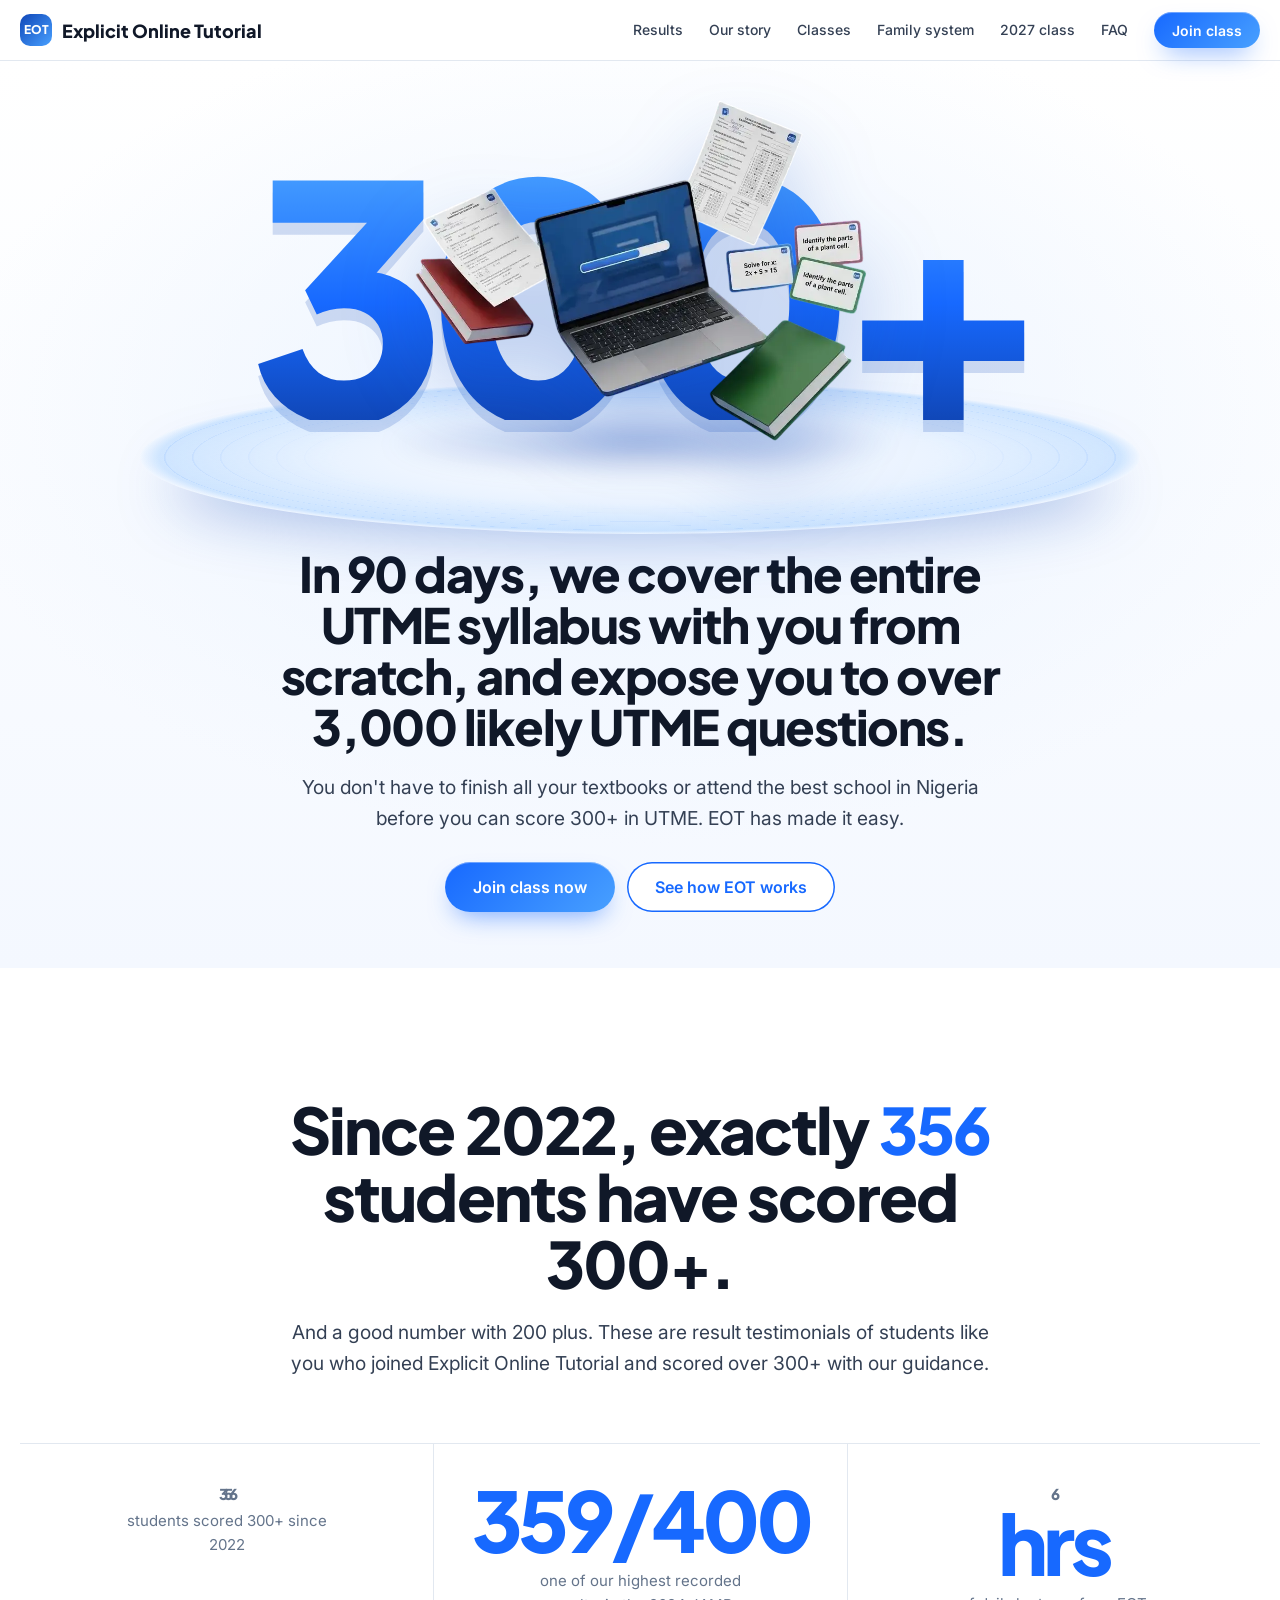
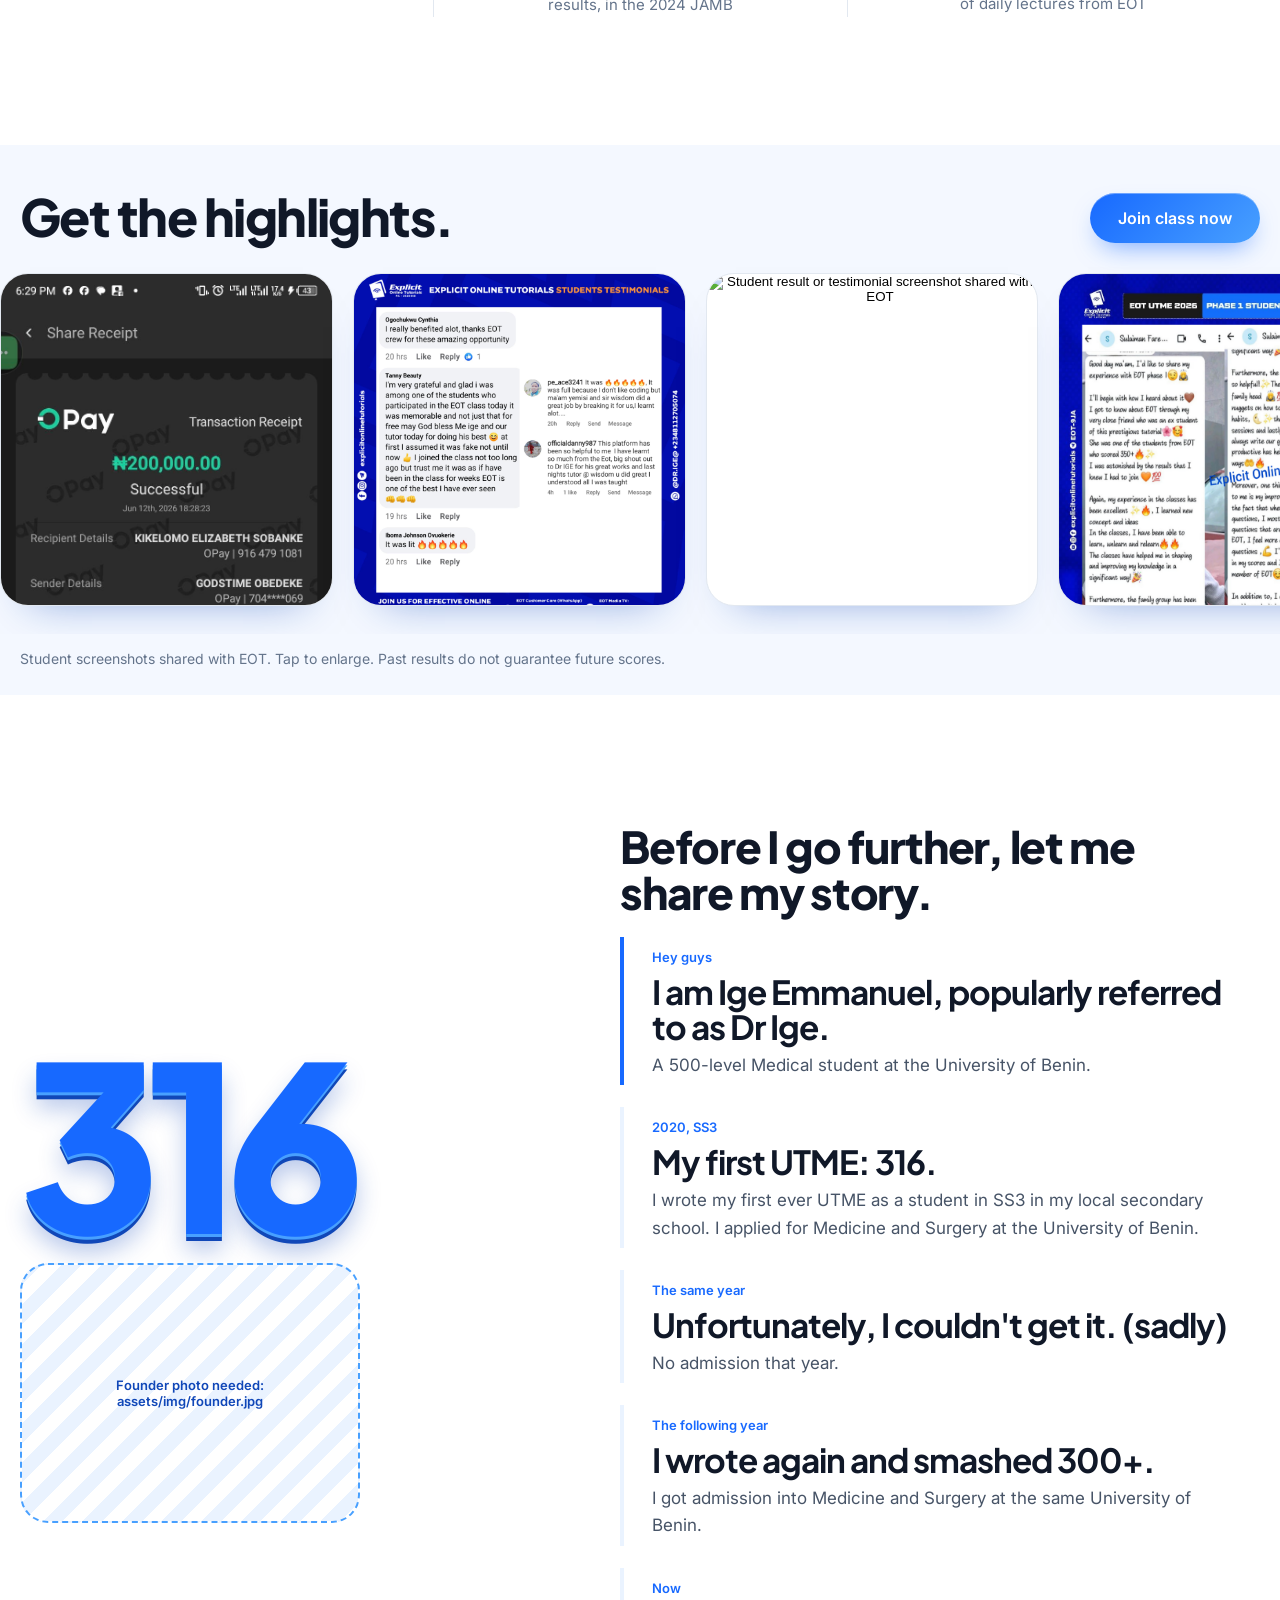
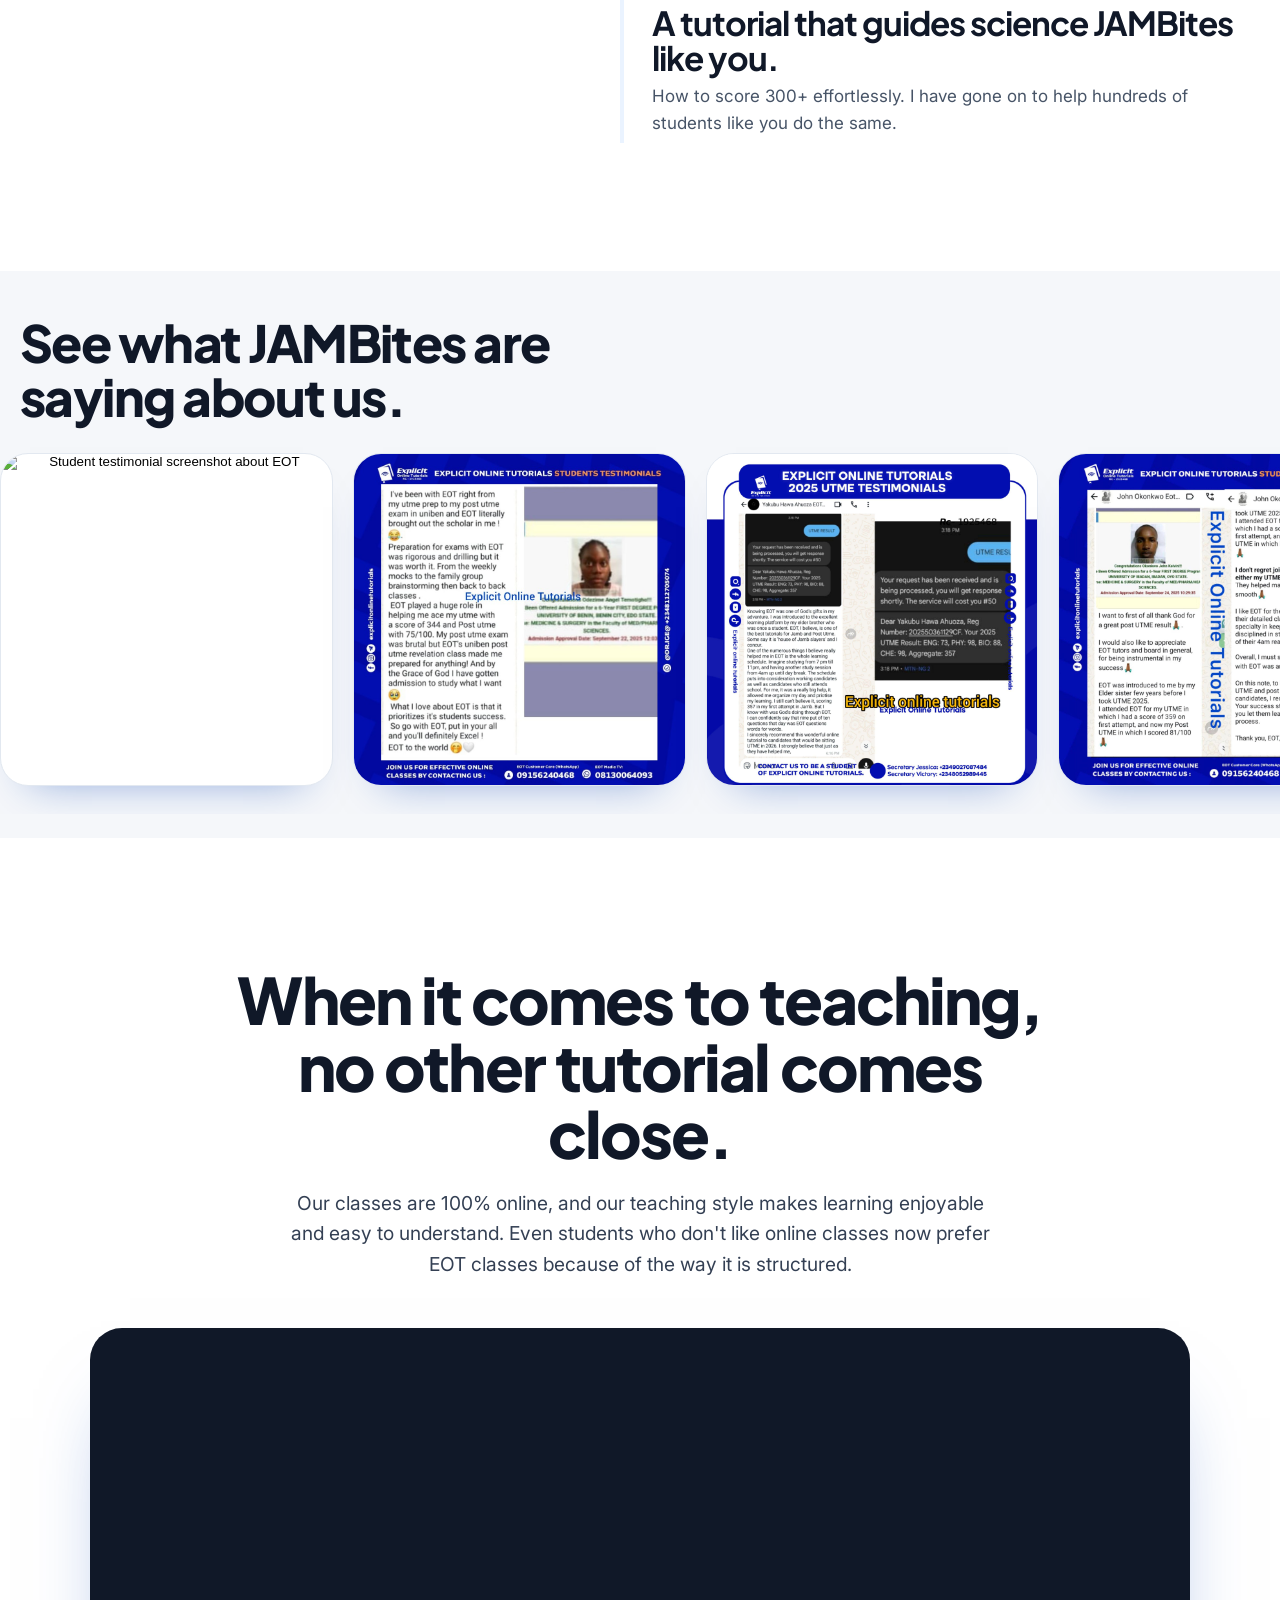
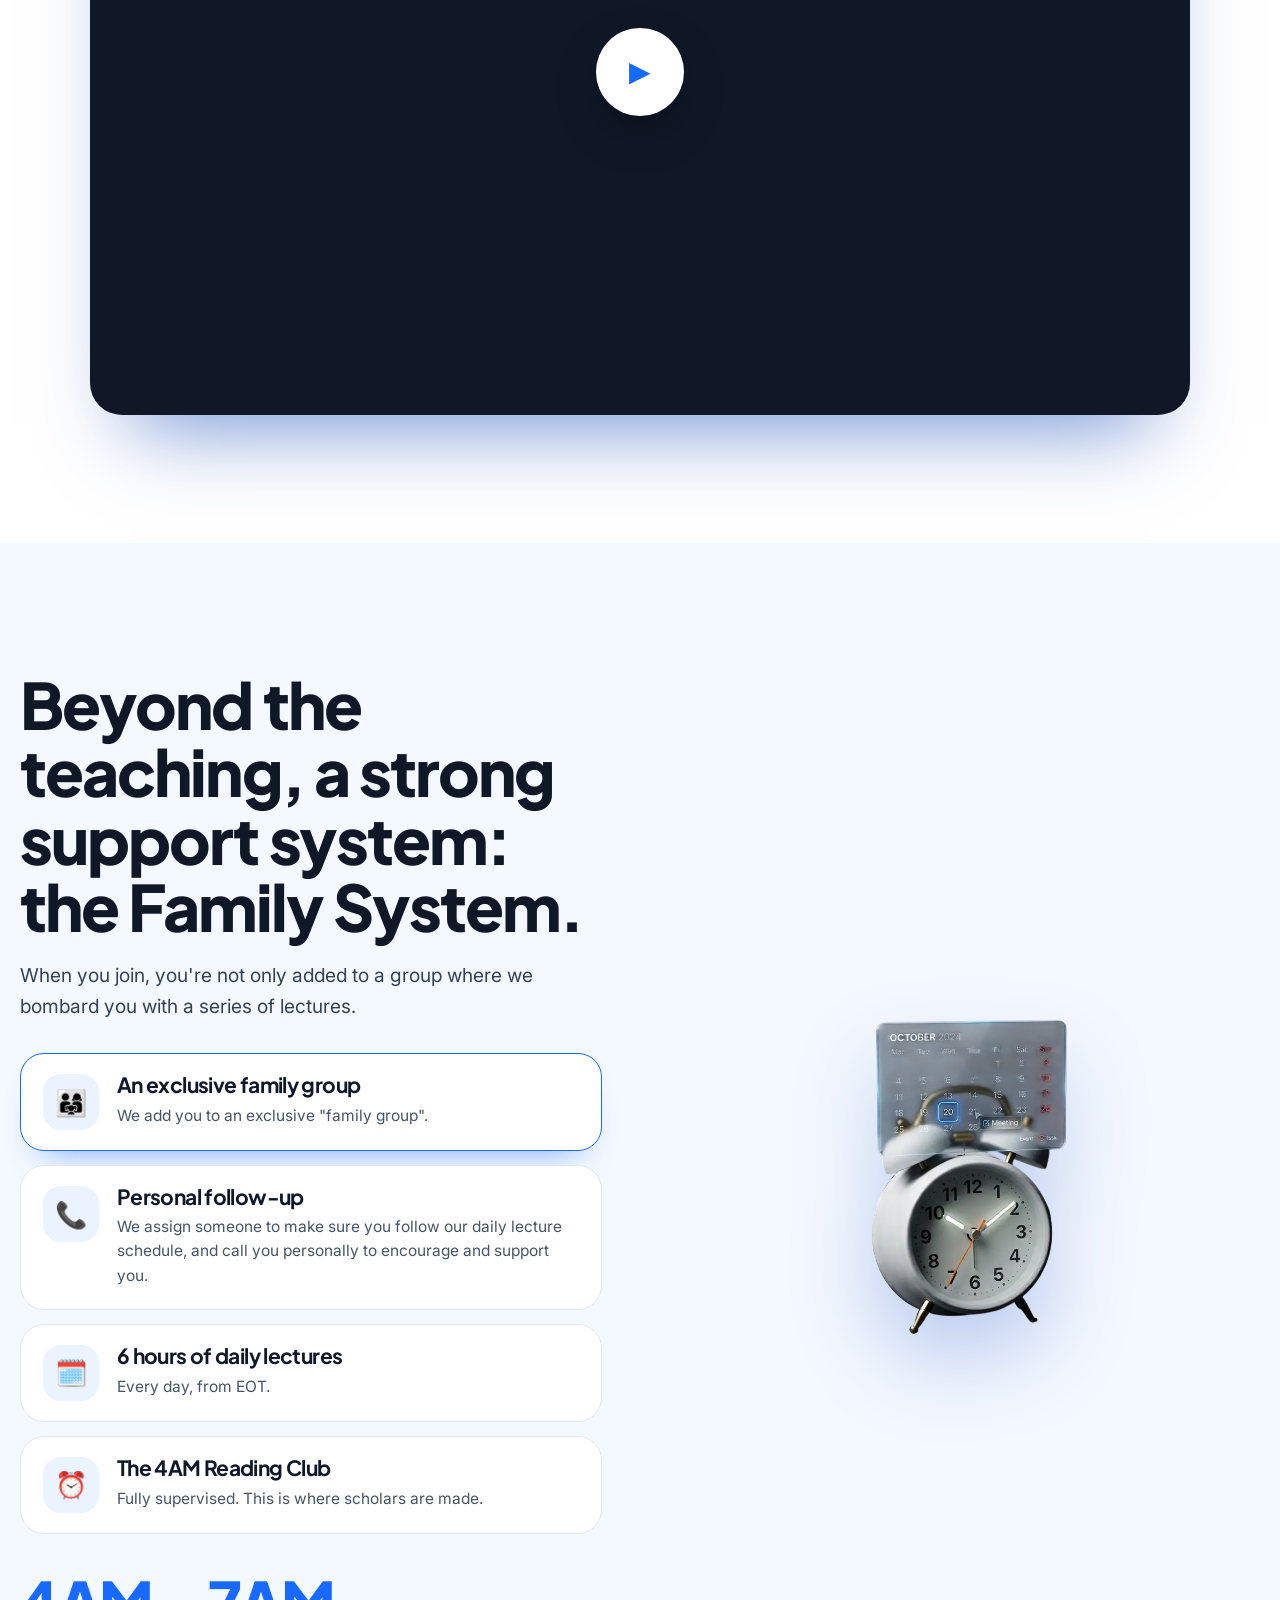
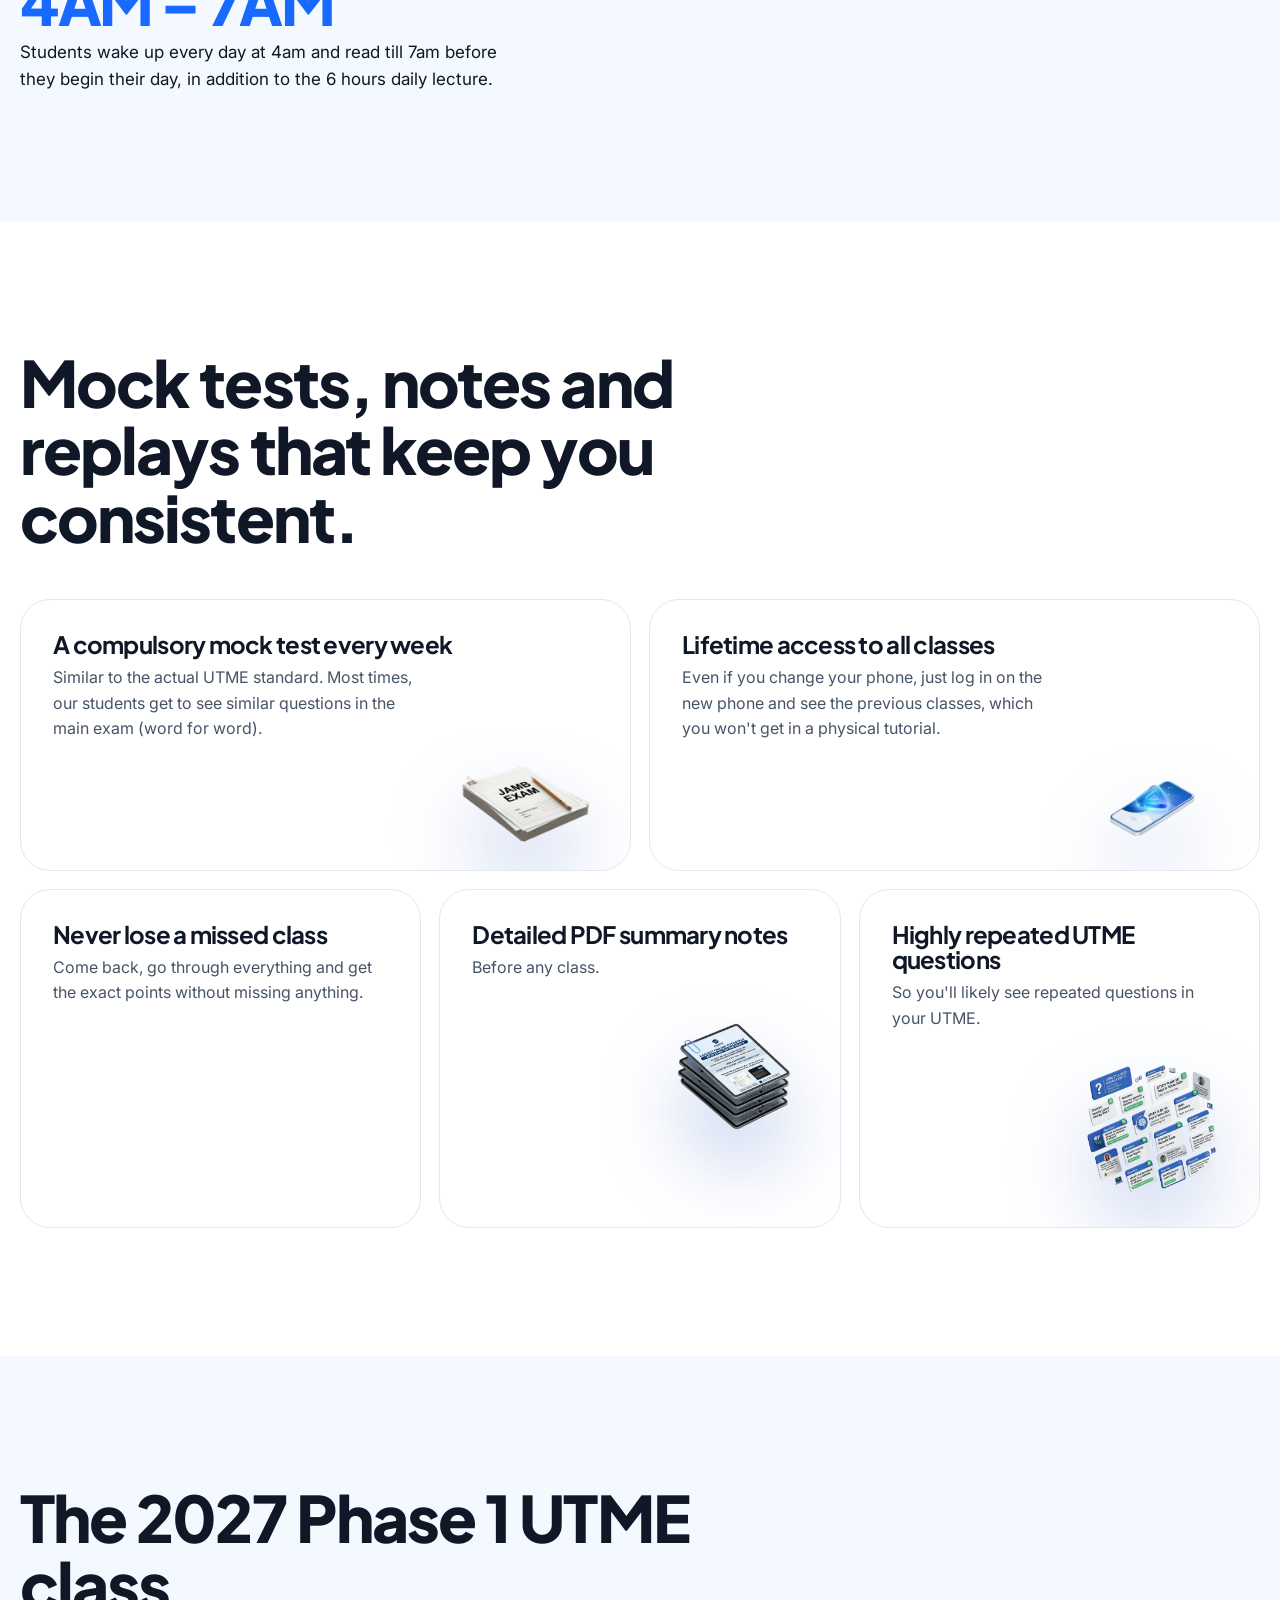
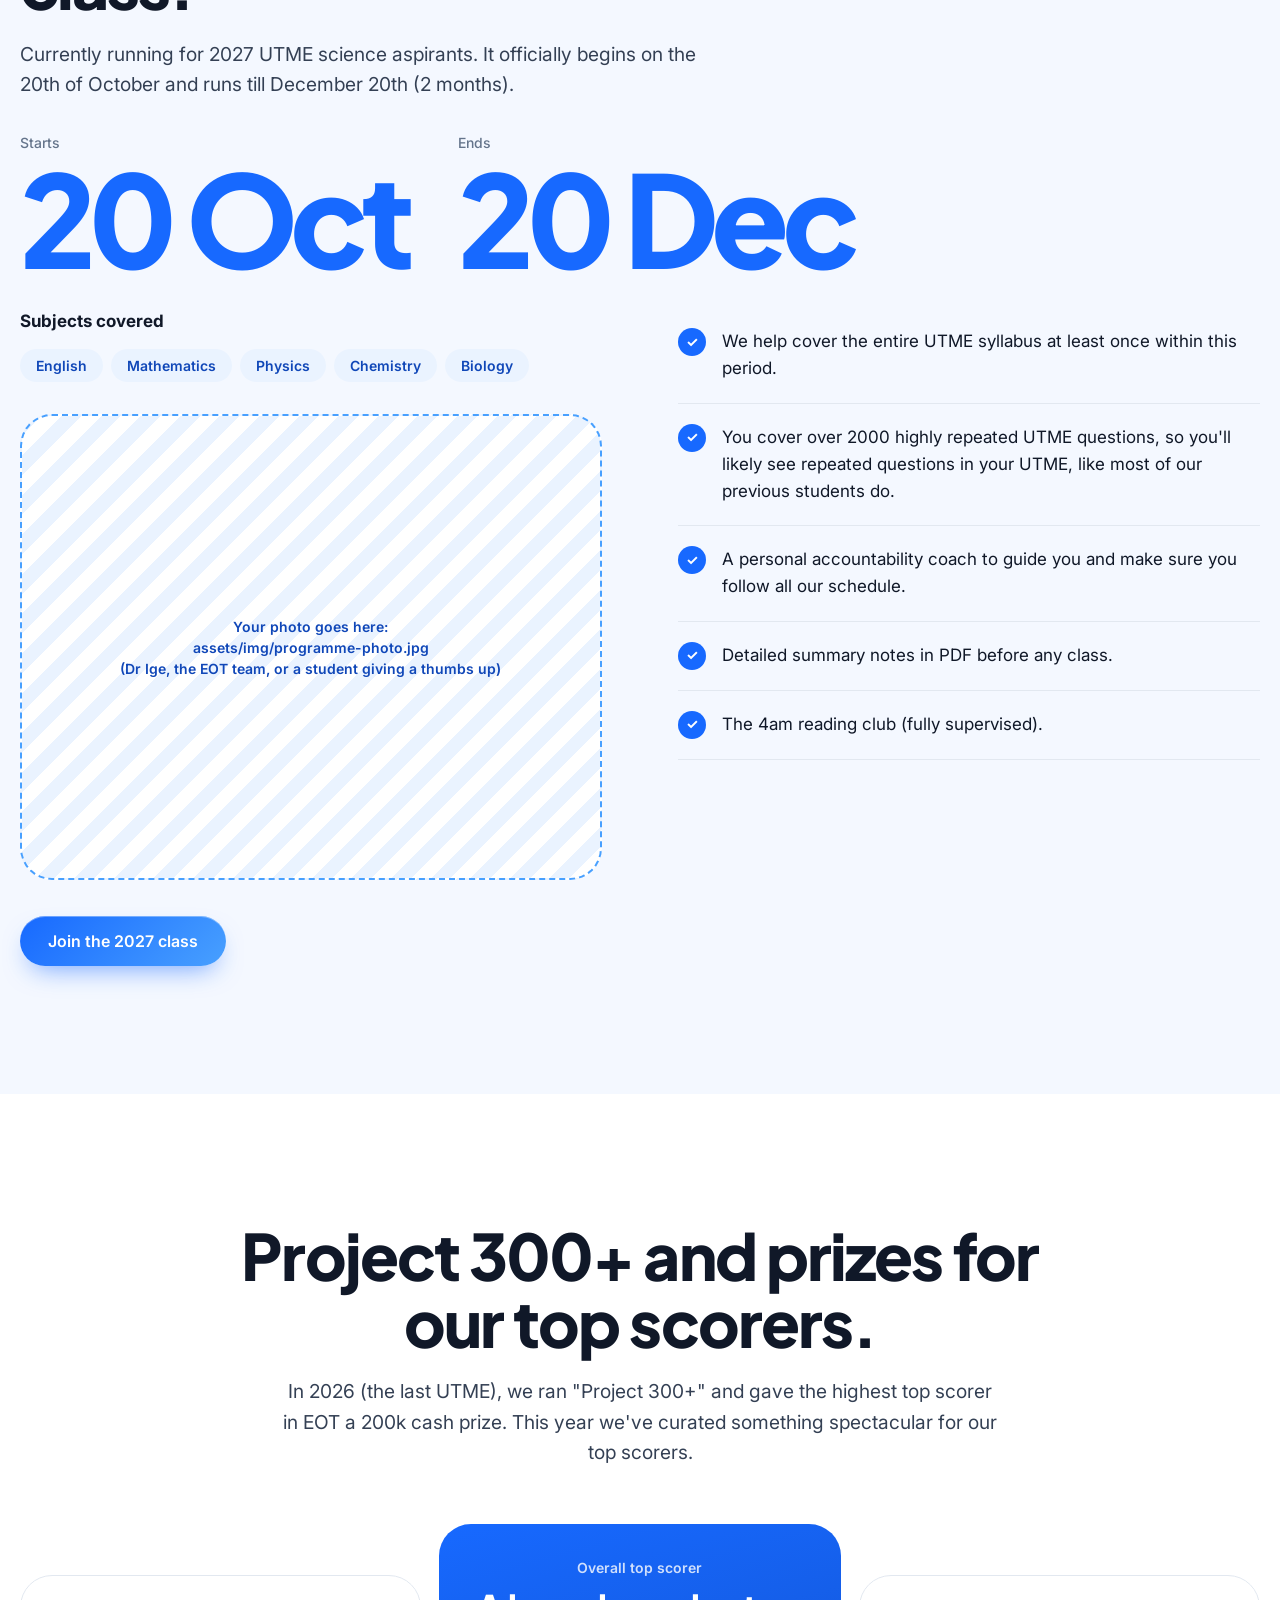
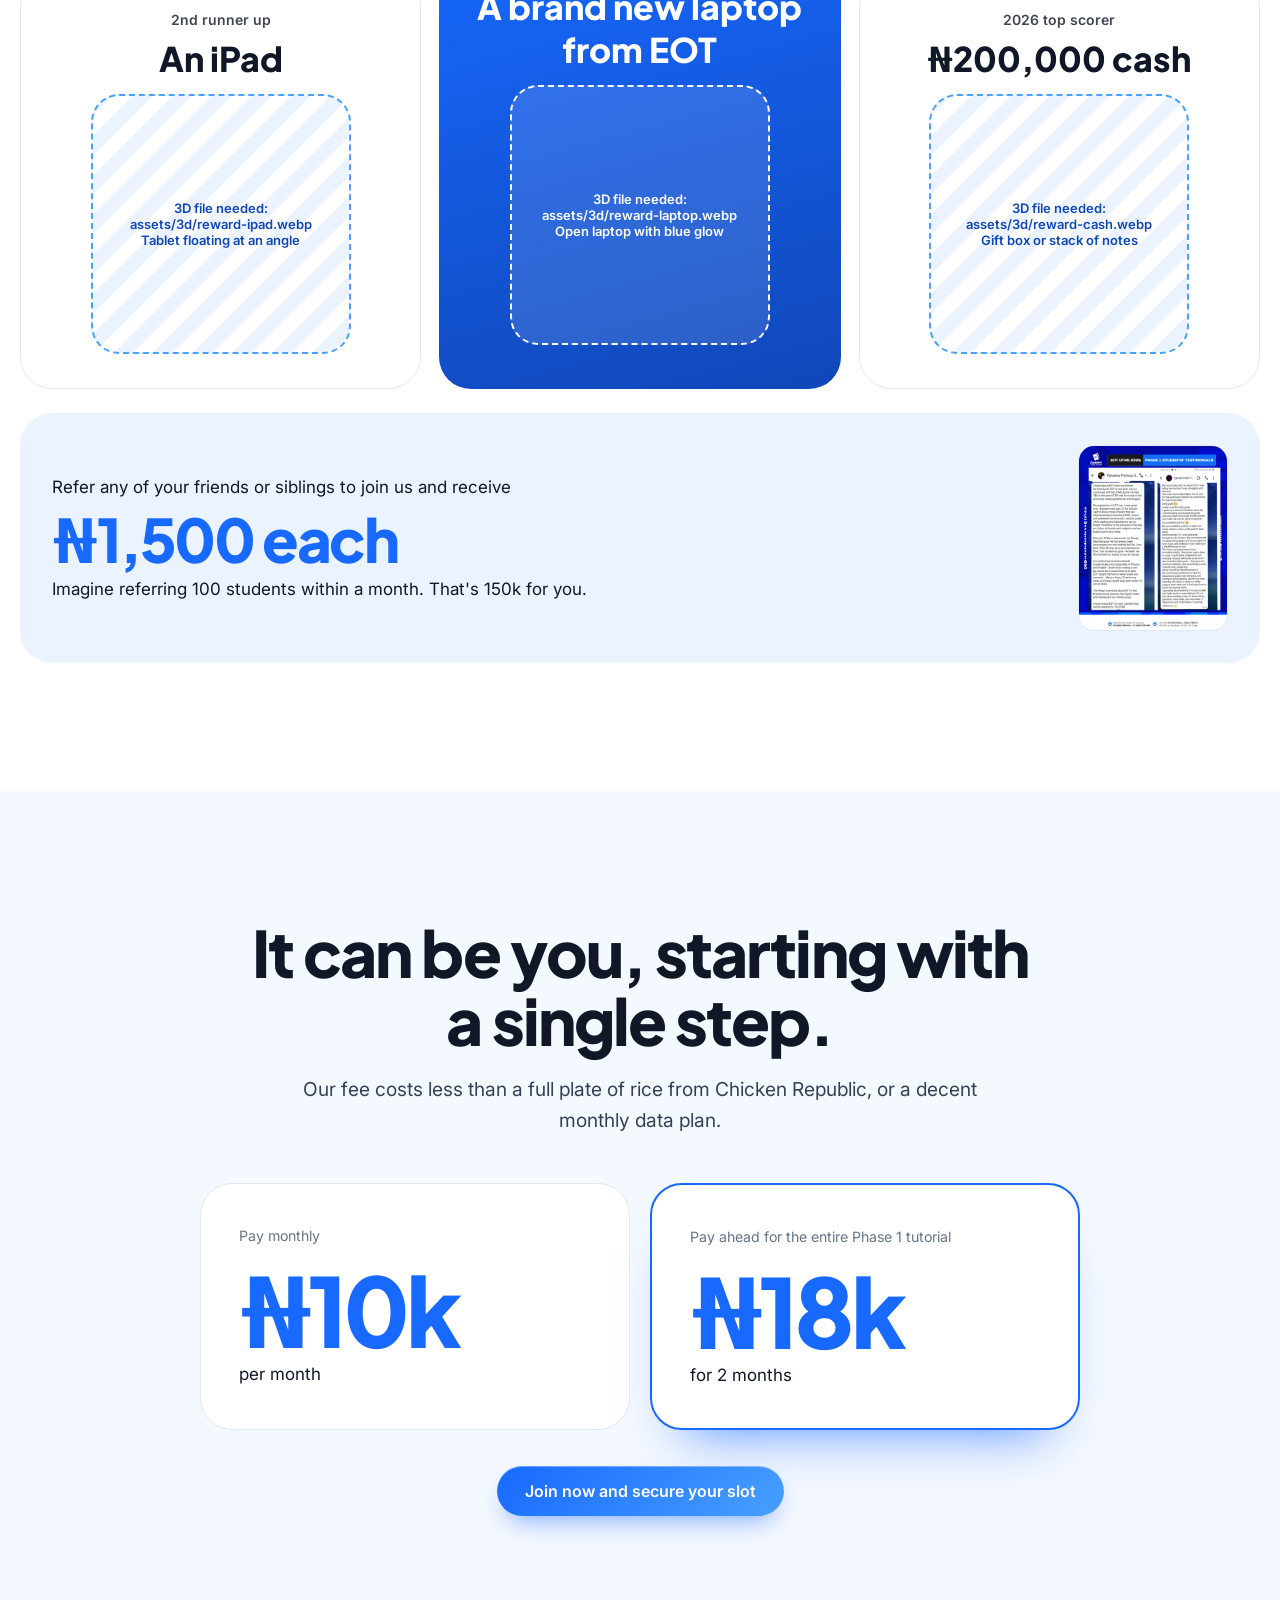
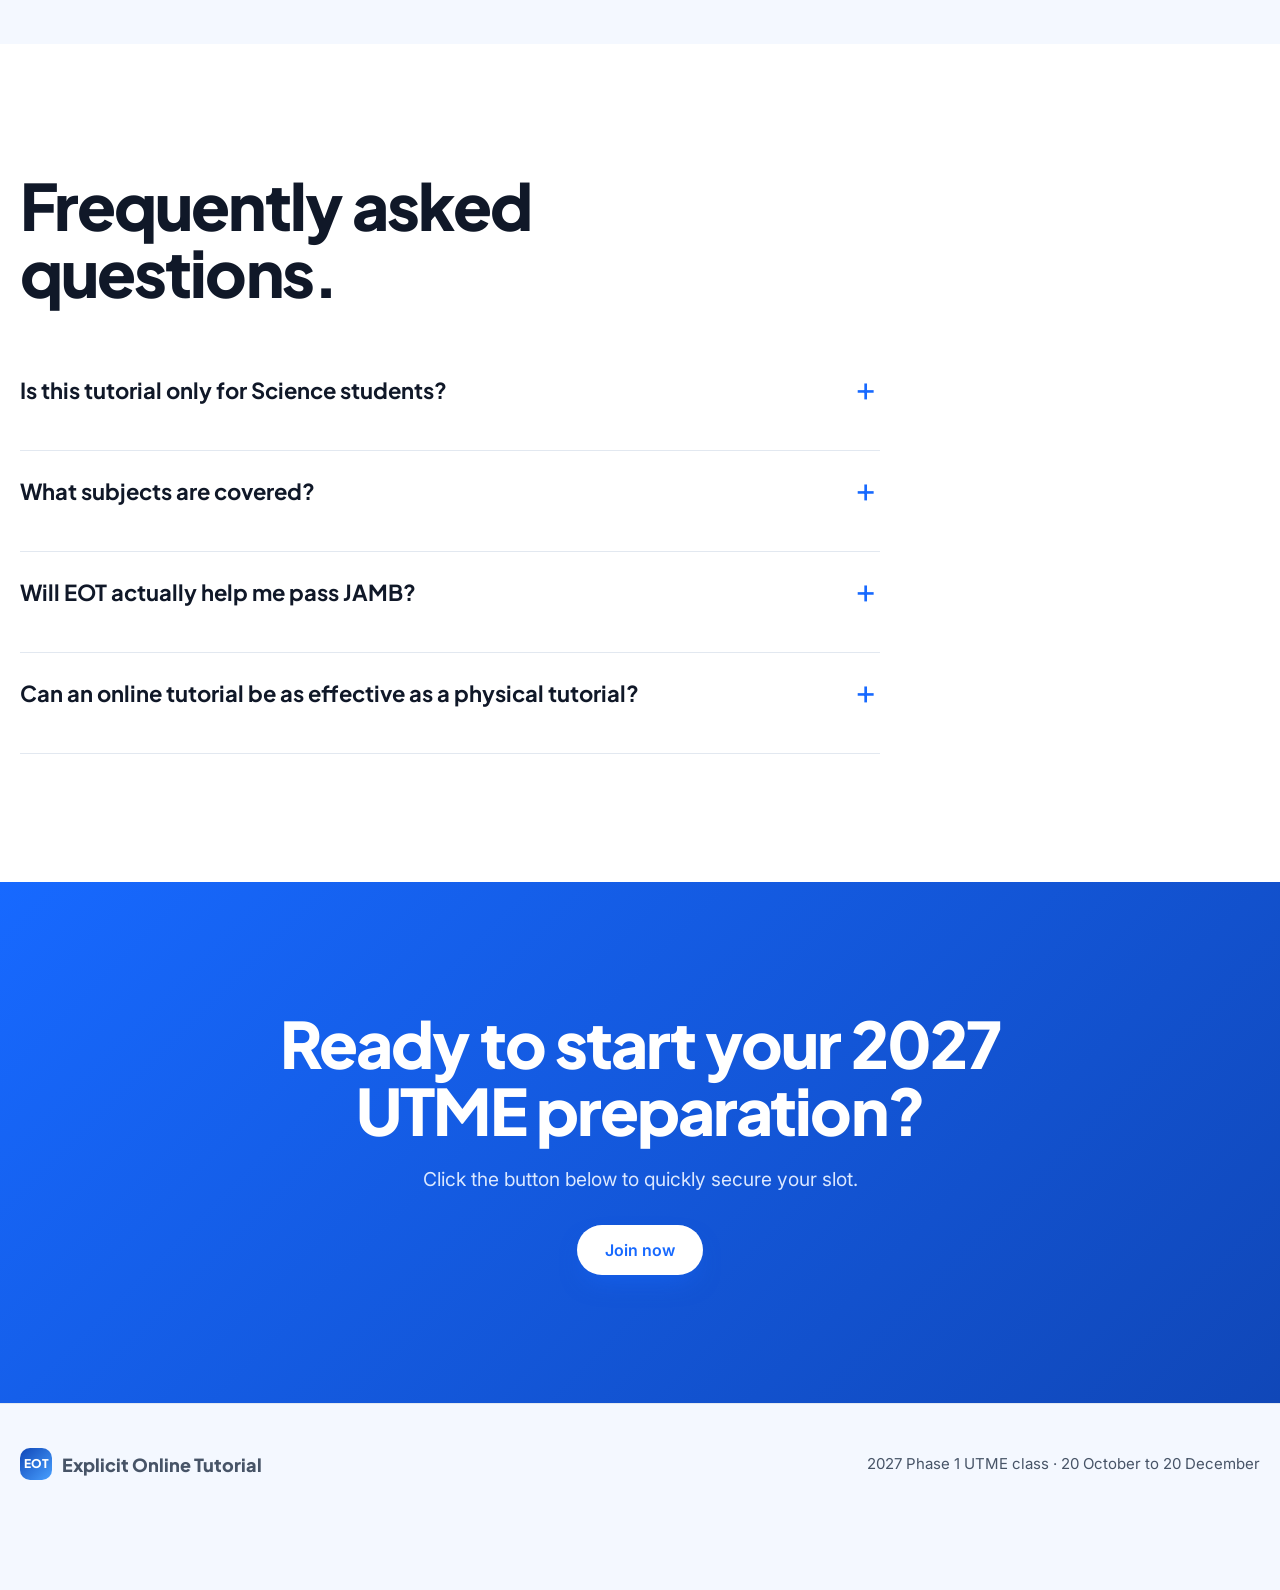
==== index.html @ 724379a5 "Website Build. Remaining Images and Video Finalize" ====
<!DOCTYPE html>
<html lang="en">

<head>
  <meta charset="utf-8">
  <meta name="viewport" content="width=device-width, initial-scale=1, viewport-fit=cover">
  <title>Explicit Online Tutorial | 2027 UTME Science Class, Score 300+</title>
  <meta name="description"
    content="Cover the entire UTME syllabus in 90 days with Explicit Online Tutorial. 2027 Phase 1 class for science aspirants starts 20 October.">
  <link rel="preconnect" href="https://fonts.googleapis.com">
  <link
    href="https://fonts.googleapis.com/css2?family=Inter:wght@400;500;600&family=Plus+Jakarta+Sans:wght@600;700;800&display=swap"
    rel="stylesheet">
  <link rel="stylesheet" href="css/style.css">
</head>

<body>
  <header class="top">
    <div class="w nav"><a class="logo" href="#hero"><i>EOT</i>Explicit Online Tutorial</a><button class="burger"
        aria-label="Open menu" aria-expanded="false" aria-controls="lk">☰</button>
      <nav class="links" id="lk" aria-label="Main"><a href="#results">Results</a><a href="#story">Our story</a><a
          href="#classes">Classes</a><a href="#family">Family system</a><a href="#programme">2027 class</a><a
          href="#faq">FAQ</a><a class="btn sm" data-join href="#enrol">Join class</a></nav>
    </div>
  </header>
  <aside class="pill" data-subnav aria-label="Enrol"><span>EOT 2027 Phase 1 · starts 20 Oct</span><a class="btn sm"
      data-join href="#enrol">Join now</a></aside>
  <main>
    <section class="hero" id="hero" data-pin>
      <div class="w" data-pin-inner>
        <div class="stack">
          <div class="floor" aria-hidden="true"></div>
          <div class="giant" data-scrub="scale" aria-hidden="true">300+</div>
          <figure class="d3 " data-scrub='float' data-depth='40'><img src="assets/3d/hero-scene.webp" alt=""
              loading="lazy">
            <figcaption>3D file needed:<br>assets/3d/hero-scene.webp<br>Floating books, laptop, exam sheets and question
              cards, transparent background</figcaption>
          </figure>
        </div>
        <h1 data-reveal>In 90 days, we cover the entire UTME syllabus with you from scratch, and expose you to over
          3,000 likely UTME questions.</h1>
        <p class="lead" data-reveal>You don't have to finish all your textbooks or attend the best school in Nigeria
          before you can score 300+ in UTME. EOT has made it easy.</p>
        <div class="cta" data-reveal><a class="btn" data-join href="#enrol">Join class now</a><a class="btn ghost"
            href="#classes">See how EOT works</a></div>
      </div>
    </section>

    <section class="sec" id="results">
      <div class="w c">
        <h2 data-reveal>Since 2022, exactly <span class="b" data-counter data-to="356">356</span> students have scored
          300+.</h2>
        <p class="lead" data-reveal>And a good number with 200 plus. These are result testimonials of students like you
          who joined Explicit Online Tutorial and scored over 300+ with our guidance.</p>
        <div class="stats">
          <div class="stat" data-reveal><b><span data-counter data-to="356">356</span></b><span>students scored 300+
              since 2022</span></div>
          <div class="stat" data-reveal><b>359/400</b><span>one of our highest recorded results, in the 2024 JAMB</span>
          </div>
          <div class="stat" data-reveal><b><span data-counter data-to="6">6</span> hrs</b><span>of daily lectures from
              EOT</span></div>
        </div>
      </div>
    </section>

    <section class="sec pale hs">
      <div class="w head">
        <h2 data-reveal>Get the highlights.</h2><a class="btn" data-join href="#enrol">Join class now</a>
      </div>
      <div class="track" data-hscroll>
        <div class="track-inner" data-track style="display:contents"><button data-zoom="assets/img/results-01.jpg"
            class=""><img src="assets/img/results-01.jpg" alt="Student result or testimonial screenshot shared with EOT"
              loading="lazy"></button><button data-zoom="assets/img/results-02.jpg" class=""><img
              src="assets/img/results-02.jpg" alt="Student result or testimonial screenshot shared with EOT"
              loading="lazy"></button><button data-zoom="assets/img/results-03.jpg" class=""><img
              src="assets/img/results-03.jpg" alt="Student result or testimonial screenshot shared with EOT"
              loading="lazy"></button><button data-zoom="assets/img/results-04.jpg" class=""><img
              src="assets/img/results-04.jpg" alt="Student result or testimonial screenshot shared with EOT"
              loading="lazy"></button><button data-zoom="assets/img/results-05.jpg" class=""><img
              src="assets/img/results-05.jpg" alt="Student result or testimonial screenshot shared with EOT"
              loading="lazy"></button><button data-zoom="assets/img/results-06.jpg" class=""><img
              src="assets/img/results-06.jpg" alt="Student result or testimonial screenshot shared with EOT"
              loading="lazy"></button><button data-zoom="assets/img/results-07.jpg" class=""><img
              src="assets/img/results-07.jpg" alt="Student result or testimonial screenshot shared with EOT"
              loading="lazy"></button></div>
      </div>
      <div class="w">
        <p class="note">Student screenshots shared with EOT. Tap to enlarge. Past results do not guarantee future
          scores.</p>
      </div>
    </section>

    <section class="sec" id="story" data-steps>
      <div class="w story">
        <div data-step-visual>
          <div class="num" data-scrub="scale">316</div>
          <figure class="d3" style="margin-top:24px;max-width:340px"><img src="assets/img/founder.jpg"
              alt="Ige Emmanuel, founder of EOT" loading="lazy" style="filter:none;border-radius:28px">
            <figcaption>Founder photo needed:<br>assets/img/founder.jpg</figcaption>
          </figure>
        </div>
        <div class="beats">
          <h2 data-reveal style="font-size:clamp(28px,3.6vw,44px)">Before I go further, let me share my story.</h2>
          <div class="beat on" data-step><span>Hey guys</span>
            <h3>I am Ige Emmanuel, popularly referred to as Dr Ige.</h3>
            <p>A 500-level Medical student at the University of Benin.</p>
          </div>
          <div class="beat" data-step><span>2020, SS3</span>
            <h3>My first UTME: 316.</h3>
            <p>I wrote my first ever UTME as a student in SS3 in my local secondary school. I applied for Medicine and
              Surgery at the University of Benin.</p>
          </div>
          <div class="beat" data-step><span>The same year</span>
            <h3>Unfortunately, I couldn't get it. (sadly)</h3>
            <p>No admission that year.</p>
          </div>
          <div class="beat" data-step><span>The following year</span>
            <h3>I wrote again and smashed 300+.</h3>
            <p>I got admission into Medicine and Surgery at the same University of Benin.</p>
          </div>
          <div class="beat" data-step><span>Now</span>
            <h3>A tutorial that guides science JAMBites like you.</h3>
            <p>How to score 300+ effortlessly. I have gone on to help hundreds of students like you do the same.</p>
          </div>
        </div>
      </div>
    </section>

    <section class="sec grey hs">
      <div class="w head">
        <h2 data-reveal>See what JAMBites are saying about us.</h2>
      </div>
      <div class="track" data-hscroll>
        <div data-track style="display:contents"><button data-zoom="assets/img/chat-01.jpg" class=""><img
              src="assets/img/chat-01.jpg" alt="Student testimonial screenshot about EOT"
              loading="lazy"></button><button data-zoom="assets/img/chat-02.jpg" class=""><img
              src="assets/img/chat-02.jpg" alt="Student testimonial screenshot about EOT"
              loading="lazy"></button><button data-zoom="assets/img/chat-03.jpg" class=""><img
              src="assets/img/chat-03.jpg" alt="Student testimonial screenshot about EOT"
              loading="lazy"></button><button data-zoom="assets/img/chat-04.jpg" class=""><img
              src="assets/img/chat-04.jpg" alt="Student testimonial screenshot about EOT"
              loading="lazy"></button><button data-zoom="assets/img/chat-05.png" class="tall"><img
              src="assets/img/chat-05.png" alt="Student testimonial screenshot about EOT"
              loading="lazy"></button><button data-zoom="assets/img/chat-06.png" class="tall"><img
              src="assets/img/chat-06.png" alt="Student testimonial screenshot about EOT" loading="lazy"></button></div>
      </div>
    </section>

    <section class="sec" id="classes">
      <div class="w c">
        <h2 data-reveal>When it comes to teaching, no other tutorial comes close.</h2>
        <p class="lead" data-reveal>Our classes are 100% online, and our teaching style makes learning enjoyable and
          easy to understand. Even students who don't like online classes now prefer EOT classes because of the way it
          is structured.</p>
        <div class="stage" data-expand><video id="vd" controls preload="none" playsinline
            poster="assets/video/class-poster.jpg" aria-label="EOT class highlight">
            <source src="assets/video/class-highlight.mp4" type="video/mp4">
          </video><button class="play" id="pl" aria-label="Play class preview">▶</button></div>
      </div>
    </section>

    <section class="sec pale" id="family">
      <div class="w fam">
        <div>
          <h2 data-reveal>Beyond the teaching, a strong support system: the Family System.</h2>
          <p class="lead" data-reveal>When you join, you're not only added to a group where we bombard you with a series
            of lectures.</p>
          <div class="steps" data-steps>
            <div class="step on" data-step><i>👨‍👩‍👧</i>
              <h3>An exclusive family group</h3>
              <p>We add you to an exclusive "family group".</p>
            </div>
            <div class="step" data-step><i>📞</i>
              <h3>Personal follow-up</h3>
              <p>We assign someone to make sure you follow our daily lecture schedule, and call you personally to
                encourage and support you.</p>
            </div>
            <div class="step" data-step><i>🗓️</i>
              <h3>6 hours of daily lectures</h3>
              <p>Every day, from EOT.</p>
            </div>
            <div class="step" data-step><i>⏰</i>
              <h3>The 4AM Reading Club</h3>
              <p>Fully supervised. This is where scholars are made.</p>
            </div>
          </div>
          <div class="time" data-reveal>4AM – 7AM</div>
          <p style="max-width:46ch">Students wake up every day at 4am and read till 7am before they begin their day, in
            addition to the 6 hours daily lecture.</p>
        </div>
        <div data-step-visual>
          <figure class="d3 "><img src="assets/3d/clock-3d.webp" alt="" loading="lazy">
            <figcaption>3D file needed:<br>assets/3d/clock-3d.webp<br>A glossy blue alarm clock or study desk with a
              floating calendar</figcaption>
          </figure>
        </div>
      </div>
    </section>

    <section class="sec">
      <div class="w">
        <h2 data-reveal>Mock tests, notes and replays that keep you consistent.</h2>
        <div class="fg">
          <div class="f wd" data-reveal>
            <h3>A compulsory mock test every week</h3>
            <p>Similar to the actual UTME standard. Most times, our students get to see similar questions in the main
              exam (word for word).</p>
            <figure class="d3 "><img src="assets/3d/feature-mock.webp" alt="" loading="lazy">
              <figcaption>3D file needed:<br>assets/3d/feature-mock.webp<br>Stack of exam sheets with a pencil
              </figcaption>
            </figure>
          </div>
          <div class="f wd" data-reveal>
            <h3>Lifetime access to all classes</h3>
            <p>Even if you change your phone, just log in on the new phone and see the previous classes, which you won't
              get in a physical tutorial.</p>
            <figure class="d3 "><img src="assets/3d/feature-replay.webp" alt="" loading="lazy">
              <figcaption>3D file needed:<br>assets/3d/feature-replay.webp<br>Phone showing a play button</figcaption>
            </figure>
          </div>
          <div class="f" data-reveal>
            <h3>Never lose a missed class</h3>
            <p>Come back, go through everything and get the exact points without missing anything.</p>
          </div>
          <div class="f" data-reveal>
            <h3>Detailed PDF summary notes</h3>
            <p>Before any class.</p>
            <figure class="d3 "><img src="assets/3d/feature-notes.webp" alt="" loading="lazy">
              <figcaption>3D file needed:<br>assets/3d/feature-notes.webp<br>Stacked PDF documents</figcaption>
            </figure>
          </div>
          <div class="f" data-reveal>
            <h3>Highly repeated UTME questions</h3>
            <p>So you'll likely see repeated questions in your UTME.</p>
            <figure class="d3 "><img src="assets/3d/feature-questions.webp" alt="" loading="lazy">
              <figcaption>3D file needed:<br>assets/3d/feature-questions.webp<br>Floating question cards</figcaption>
            </figure>
          </div>
        </div>
      </div>
    </section>

    <section class="sec pale" id="programme">
      <div class="w">
        <h2 data-reveal>The 2027 Phase 1 UTME class.</h2>
        <p class="lead" data-reveal>Currently running for 2027 UTME science aspirants. It officially begins on the 20th
          of October and runs till December 20th (2 months).</p>
        <div class="dates" data-reveal>
          <div><small>Starts</small>20 Oct</div>
          <div><small>Ends</small>20 Dec</div>
        </div>
        <div class="pg">
          <div>
            <p><strong>Subjects covered</strong></p>
            <div class="subj">
              <span>English</span><span>Mathematics</span><span>Physics</span><span>Chemistry</span><span>Biology</span>
            </div>
            <figure class="photo" data-reveal>
              <img src="assets/img/programme-photo.jpg" alt="EOT founder and students" loading="lazy">
              <figcaption>Your photo goes here:<br>assets/img/programme-photo.jpg<br>(Dr Ige, the EOT team, or a student
                giving a thumbs up)</figcaption>
            </figure>
          </div>
          <ul class="ck">
            <li>We help cover the entire UTME syllabus at least once within this period.</li>
            <li>You cover over 2000 highly repeated UTME questions, so you'll likely see repeated questions in your
              UTME, like most of our previous students do.</li>
            <li>A personal accountability coach to guide you and make sure you follow all our schedule.</li>
            <li>Detailed summary notes in PDF before any class.</li>
            <li>The 4am reading club (fully supervised).</li>
          </ul>
        </div>
        <p style="margin-top:36px"><a class="btn" data-join href="#enrol">Join the 2027 class</a></p>
      </div>
    </section>

    <section class="sec">
      <div class="w c">
        <h2 data-reveal>Project 300+ and prizes for our top scorers.</h2>
        <p class="lead" data-reveal>In 2026 (the last UTME), we ran "Project 300+" and gave the highest top scorer in
          EOT a 200k cash prize. This year we've curated something spectacular for our top scorers.</p>
        <div class="rw">
          <div class="pz" data-reveal><em>2nd runner up</em><b>An iPad</b>
            <figure class="d3 "><img src="assets/3d/reward-ipad.webp" alt="" loading="lazy">
              <figcaption>3D file needed:<br>assets/3d/reward-ipad.webp<br>Tablet floating at an angle</figcaption>
            </figure>
          </div>
          <div class="pz first" data-reveal><em>Overall top scorer</em><b>A brand new laptop from EOT</b>
            <figure class="d3 "><img src="assets/3d/reward-laptop.webp" alt="" loading="lazy">
              <figcaption>3D file needed:<br>assets/3d/reward-laptop.webp<br>Open laptop with blue glow</figcaption>
            </figure>
          </div>
          <div class="pz" data-reveal><em>2026 top scorer</em><b>₦200,000 cash</b>
            <figure class="d3 "><img src="assets/3d/reward-cash.webp" alt="" loading="lazy">
              <figcaption>3D file needed:<br>assets/3d/reward-cash.webp<br>Gift box or stack of notes</figcaption>
            </figure>
          </div>
        </div>
        <div class="ref" style="text-align:left">
          <div>
            <p>Refer any of your friends or siblings to join us and receive</p><b>₦1,500 each</b>
            <p>Imagine referring 100 students within a month. That's 150k for you.</p>
          </div><button data-zoom="assets/img/project300-receipt.jpg"
            aria-label="Enlarge 2026 prize payment receipt"><img src="assets/img/project300-receipt.jpg"
              alt="Receipt for the 2026 Project 300+ cash prize" loading="lazy"></button>
        </div>
      </div>
    </section>

    <section class="sec pale" id="enrol">
      <div class="w c">
        <h2 data-reveal>It can be you, starting with a single step.</h2>
        <p class="lead" data-reveal>Our fee costs less than a full plate of rice from Chicken Republic, or a decent
          monthly data plan.</p>
        <div class="pr">
          <div class="plan" data-reveal><small>Pay monthly</small><b>₦10k</b>
            <p>per month</p>
          </div>
          <div class="plan hi" data-reveal><small>Pay ahead for the entire Phase 1 tutorial</small><b>₦18k</b>
            <p>for 2 months</p>
          </div>
        </div>
        <a class="btn" data-join href="#enrol">Join now and secure your slot</a>
      </div>
    </section>

    <section class="sec" id="faq">
      <div class="w">
        <h2 data-reveal>Frequently asked questions.</h2>
        <div class="faq">
          <details>
            <summary>Is this tutorial only for Science students?</summary>
            <div class="ans">
              <div>
                <p>Yes. The classes are specifically structured for Science students preparing for UTME.</p>
              </div>
            </div>
          </details>
          <details>
            <summary>What subjects are covered?</summary>
            <div class="ans">
              <div>
                <p>English, Mathematics, Physics, Chemistry and Biology.</p>
              </div>
            </div>
          </details>
          <details>
            <summary>Will EOT actually help me pass JAMB?</summary>
            <div class="ans">
              <div>
                <p>Yes. If you join EOT and genuinely follow through with the classes, study schedule, practice
                  questions, mock exams and other activities we provide, you'll be putting yourself in a much better
                  position to perform well in JAMB.</p>
                <p>And we're not saying this without results. So far, over 356 students have registered for EOT, and
                  we've had students record 300+ scores in JAMB. One of our highest recorded results was 359/400 in the
                  2024 JAMB, achieved by a student who went through our preparation process.</p>
                <p>But our goal is not simply to help you "pass" JAMB. The real goal is to help you understand what
                  you're being taught, practise the right questions, improve your speed and accuracy, and prepare well
                  enough to compete for a high score that can support your admission goals in a Nigerian university.</p>
              </div>
            </div>
          </details>
          <details>
            <summary>Can an online tutorial be as effective as a physical tutorial?</summary>
            <div class="ans">
              <div>
                <p>Yes, 100%. An online tutorial can be just as effective as a physical tutorial, and in some cases even
                  more convenient.</p>
                <p>With physical tutorials, you have to spend money and time getting to the venue. You may also deal
                  with noise, distractions, or sitting far from the tutor where you can't hear properly.</p>
                <p>With EOT, you can learn from wherever you are and access your classes online. And if you miss a
                  class, you don't miss the lesson completely. You can go back, replay the voice explanations, study the
                  materials and review the class again until you understand it.</p>
                <p>So you get the flexibility to learn at your convenience, while still having access to structured
                  classes, practice questions, mock exams and support. The key isn't whether the tutorial is physical or
                  online. It's having the right system and actually following through with it.</p>
              </div>
            </div>
          </details>
        </div>
      </div>
    </section>

    <section class="sec fin">
      <div class="w">
        <h2 data-reveal>Ready to start your 2027 UTME preparation?</h2>
        <p class="lead">Click the button below to quickly secure your slot.</p><a class="btn" data-join
          href="#enrol">Join now</a>
      </div>
    </section>
  </main>
  <footer>
    <div class="w fw"><a class="logo" href="#hero"><i>EOT</i>Explicit Online Tutorial</a><span>2027 Phase 1 UTME class ·
        20 October to 20 December</span></div>
  </footer>
  <dialog id="dl"><button id="dx" aria-label="Close">✕</button><img id="di" alt="Enlarged screenshot"></dialog>
  <script>var JOIN_URL = "#enrol"; /* replace with the real enrolment link */document.querySelectorAll("[data-join]").forEach(function (a) { a.href = JOIN_URL })</script>
  <script src="js/gsap.min.js" defer></script>
  <script src="js/ScrollTrigger.min.js" defer></script>
  <script src="js/ui.js" defer></script>
  <script src="js/main.js" defer></script>
</body>

</html>
---- css/style.css ----
/* EOT, light theme. Content is fully visible without JS; GSAP only animates from these states. */
:root {
    --blue: #1769FF;
    --deep: #1047B8;
    --elec: #48A0FF;
    --ice: #EAF3FF;
    --pale: #F4F8FF;
    --grey: #F5F7FA;
    --line: #E2E8F0;
    --slate: #64748B;
    --ink: #101828;
    --d: 'Plus Jakarta Sans', 'Inter', system-ui, sans-serif;
    --b: 'Inter', system-ui, -apple-system, 'Segoe UI', sans-serif;
    color-scheme: light;
    box-sizing: border-box;
    padding-top: env(safe-area-inset-top, 0px);
    padding-bottom: env(safe-area-inset-bottom, 0px)
}

*,
*::before,
*::after {
    box-sizing: inherit
}

html {
    scroll-padding-top: 90px
}

body {
    margin: 0;
    background: #fff;
    color: var(--ink);
    font: 400 17px/1.6 var(--b);
    overflow-x: hidden
}

img,
video {
    max-width: 100%;
    display: block
}

h1,
h2,
h3,
p {
    margin: 0
}

h1,
h2,
h3 {
    font-family: var(--d);
    letter-spacing: -.03em;
    line-height: 1.05
}

a {
    color: inherit
}

:focus-visible {
    outline: 3px solid var(--elec);
    outline-offset: 3px;
    border-radius: 8px
}

.w {
    width: min(1240px, 100% - 40px);
    margin-inline: auto
}

.sec {
    padding: clamp(72px, 10vw, 140px) 0;
    position: relative
}

.pale {
    background: var(--pale)
}

.grey {
    background: var(--grey)
}

.b {
    color: var(--blue)
}

.c {
    text-align: center
}

.c h2,
.c p {
    margin-inline: auto
}

h2 {
    font-size: clamp(32px, 5vw, 64px);
    font-weight: 800;
    max-width: 18ch
}

.lead {
    font-size: clamp(17px, 1.5vw, 20px);
    color: #344054;
    max-width: 60ch;
    margin-top: 20px
}

.btn {
    display: inline-flex;
    align-items: center;
    justify-content: center;
    min-height: 50px;
    padding: 0 28px;
    border-radius: 99px;
    font: 600 16px var(--b);
    text-decoration: none;
    color: #fff;
    background: linear-gradient(135deg, var(--blue), var(--elec));
    box-shadow: 0 12px 26px -10px rgba(23, 105, 255, .6), inset 0 1px 0 rgba(255, 255, 255, .35);
    transition: transform .15s;
    border: 0;
    cursor: pointer
}

.btn:hover {
    transform: translateY(-2px)
}

.btn:active {
    transform: translateY(1px)
}

.btn.ghost {
    background: #fff;
    color: var(--blue);
    box-shadow: inset 0 0 0 1.5px var(--blue)
}

.btn.sm {
    min-height: 36px;
    padding: 0 18px;
    font-size: 14px
}

.top {
    position: sticky;
    top: env(safe-area-inset-top, 0px);
    z-index: 60;
    background: rgba(255, 255, 255, .9);
    backdrop-filter: blur(14px);
    border-bottom: 1px solid var(--line)
}

.nav {
    display: flex;
    align-items: center;
    justify-content: space-between;
    height: 60px;
    gap: 16px
}

.logo {
    display: flex;
    align-items: center;
    gap: 10px;
    font: 800 18px var(--d);
    text-decoration: none
}

.logo i {
    width: 32px;
    height: 32px;
    border-radius: 10px;
    background: linear-gradient(135deg, var(--deep), var(--elec));
    color: #fff;
    font: 800 12px/32px var(--d);
    text-align: center;
    font-style: normal
}

.links {
    display: flex;
    gap: 26px;
    align-items: center
}

.links a:not(.btn) {
    text-decoration: none;
    font-size: 14px;
    font-weight: 500;
    color: #344054
}

.links a:not(.btn):hover {
    color: var(--blue)
}

.burger {
    display: none;
    width: 46px;
    height: 46px;
    border-radius: 12px;
    border: 1px solid var(--line);
    background: #fff;
    font-size: 20px;
    cursor: pointer
}

@media(max-width:900px) {
    .burger {
        display: block
    }

    .links {
        display: none;
        position: absolute;
        left: 0;
        right: 0;
        top: 60px;
        background: #fff;
        border-bottom: 1px solid var(--line);
        flex-direction: column;
        align-items: stretch;
        padding: 10px 20px 20px;
        gap: 2px
    }

    .links.open {
        display: flex
    }

    .links a:not(.btn) {
        padding: 13px 2px;
        font-size: 16px
    }
}

.pill {
    position: fixed;
    left: 50%;
    bottom: calc(18px + env(safe-area-inset-bottom, 0px));
    transform: translateX(-50%);
    z-index: 55;
    display: flex;
    align-items: center;
    gap: 18px;
    padding: 8px 8px 8px 22px;
    border-radius: 99px;
    background: rgba(255, 255, 255, .92);
    backdrop-filter: blur(14px);
    border: 1px solid var(--line);
    box-shadow: 0 20px 40px -18px rgba(16, 71, 184, .5);
    font: 600 14px var(--b);
    white-space: nowrap;
    transition: opacity .3s, transform .3s
}

.pill[data-subnav]:not(.on) {
    opacity: 0;
    pointer-events: none;
    transform: translate(-50%, 16px)
}

/* 3D slots: drop a transparent WebP/PNG at the path in src. The dashed frame shows only while the file is missing. */
.d3 {
    margin: 0;
    position: relative
}

.d3 img {
    width: 100%;
    height: auto;
    filter: drop-shadow(0 40px 40px rgba(16, 71, 184, .25))
}

.d3.missing {
    min-height: 260px;
    border: 2px dashed var(--elec);
    border-radius: 28px;
    background: repeating-linear-gradient(135deg, var(--ice) 0 14px, #fff 14px 28px);
    display: grid;
    place-items: center
}

.d3.missing img {
    display: none
}

.d3 figcaption {
    display: none;
    font: 600 13px var(--b);
    color: var(--deep);
    text-align: center;
    padding: 16px
}

.d3.missing figcaption {
    display: block
}

.hero {
    min-height: calc(100svh - 60px);
    display: grid;
    align-items: center;
    overflow: hidden;
    background: radial-gradient(1000px 600px at 50% 40%, var(--ice), transparent 70%), linear-gradient(#fff, var(--pale));
    padding: 32px 0 56px
}

.hero .w {
    display: grid;
    justify-items: center;
    text-align: center
}

.giant {
    font: 800 clamp(110px, min(26vw, 36svh), 380px)/.8 var(--d);
    letter-spacing: -.07em;
    color: transparent;
    background: linear-gradient(180deg, var(--elec), var(--blue) 55%, var(--deep));
    -webkit-background-clip: text;
    background-clip: text;
    position: relative;
    z-index: 1;
    filter: drop-shadow(0 12px 0 rgba(16, 71, 184, .18))
}

.stack {
    display: grid;
    place-items: center;
    width: 100%
}

.stack>* {
    grid-area: 1/1
}

.stack .d3 {
    position: relative;
    z-index: 2;
    width: min(560px, 86vw, 60svh)
}

.stack .d3.missing {
    min-height: 200px
}

.floor {
    z-index: 0;
    align-self: end;
    justify-self: center;
    width: min(1000px, 100%);
    height: clamp(80px, 17svh, 180px);
    translate: 0 30%;
    border-radius: 50%;
    background: radial-gradient(ellipse at center, #fff 0, var(--ice) 42%, rgba(72, 160, 255, .22) 68%, rgba(72, 160, 255, 0) 71%), repeating-radial-gradient(ellipse at center, transparent 0 26px, rgba(23, 105, 255, .09) 27px 28px);
    box-shadow: 0 30px 60px -30px rgba(16, 71, 184, .35)
}

.floor::after {
    content: '';
    position: absolute;
    left: 24%;
    right: 24%;
    top: 18%;
    height: 46%;
    border-radius: 50%;
    background: radial-gradient(ellipse at center, rgba(16, 71, 184, .38), rgba(16, 71, 184, 0) 70%);
    filter: blur(10px)
}

.hero h1 {
    font-size: clamp(26px, 3.8vw, 50px);
    font-weight: 800;
    max-width: 24ch;
    margin-top: clamp(28px, 5vw, 60px)
}

.hero .lead {
    margin-inline: auto
}

.cta {
    display: flex;
    gap: 12px;
    flex-wrap: wrap;
    justify-content: center;
    margin-top: 28px
}

.stats {
    display: grid;
    grid-template-columns: repeat(3, 1fr);
    margin-top: 64px;
    border-top: 1px solid var(--line)
}

.stat {
    padding: 34px 24px 0;
    text-align: center
}

.stat+.stat {
    border-left: 1px solid var(--line)
}

.stat b {
    display: block;
    font: 800 clamp(44px, 6.5vw, 92px)/1 var(--d);
    letter-spacing: -.05em;
    color: var(--blue)
}

.stat span {
    display: block;
    font-size: 15px;
    color: var(--slate);
    max-width: 24ch;
    margin: 8px auto 0
}

@media(max-width:700px) {
    .stats {
        grid-template-columns: 1fr
    }

    .stat+.stat {
        border-left: 0;
        border-top: 1px solid var(--line);
        margin-top: 28px
    }
}

.hs {
    overflow: hidden;
    padding: clamp(24px, 3.5vw, 48px) 0 24px
}

.head {
    display: flex;
    justify-content: space-between;
    align-items: end;
    gap: 20px;
    margin-bottom: 24px;
    flex-wrap: wrap
}

.hs h2 {
    font-size: clamp(30px, 4vw, 52px)
}

.track {
    display: flex;
    gap: 20px;
    overflow-x: auto;
    scroll-snap-type: x proximity;
    padding: 6px max(20px, calc((100vw - 1240px)/2)) 28px;
    scrollbar-width: thin
}

.track button {
    flex: 0 0 clamp(240px, 26vw, 380px);
    scroll-snap-align: start;
    padding: 0;
    border: 1px solid var(--line);
    border-radius: 28px;
    overflow: hidden;
    background: #fff;
    cursor: zoom-in;
    box-shadow: 0 24px 40px -30px rgba(16, 71, 184, .5)
}

.track img {
    width: 100%;
    aspect-ratio: 1;
    object-fit: cover;
    object-position: top
}

.track .tall img {
    aspect-ratio: auto;
    object-fit: contain
}

.note {
    font-size: 14px;
    color: var(--slate);
    margin-top: 14px
}

.story {
    display: grid;
    grid-template-columns: .9fr 1.1fr;
    gap: clamp(32px, 6vw, 90px);
    align-items: center;
    min-height: 100svh
}

.story .num {
    font: 800 clamp(110px, 18vw, 260px)/.85 var(--d);
    letter-spacing: -.06em;
    color: var(--blue);
    text-shadow: 0 3px 0 var(--elec), 0 7px 0 var(--deep), 0 16px 24px rgba(16, 71, 184, .3)
}

.beats {
    display: grid;
    gap: 22px
}

.beat {
    padding: 6px 0 6px 28px;
    border-left: 4px solid var(--ice)
}

.beat.on {
    border-color: var(--blue)
}

.beat span {
    font: 600 13px var(--b);
    color: var(--blue)
}

.beat h3 {
    font-size: clamp(24px, 2.6vw, 34px);
    margin: 4px 0 8px
}

.beat p {
    color: #475467;
    max-width: 52ch
}

@media(max-width:860px) {
    .story {
        grid-template-columns: 1fr;
        min-height: 0
    }
}

.stage {
    width: min(1100px, 100%);
    margin: 48px auto 0;
    border-radius: 32px;
    overflow: hidden;
    aspect-ratio: 16/10;
    background: var(--ink);
    position: relative;
    box-shadow: 0 50px 80px -40px rgba(16, 71, 184, .6)
}

.stage video {
    width: 100%;
    height: 100%;
    object-fit: cover
}

.play {
    position: absolute;
    inset: 0;
    margin: auto;
    width: 88px;
    height: 88px;
    border-radius: 50%;
    border: 0;
    background: #fff;
    color: var(--blue);
    font-size: 28px;
    padding-left: 6px;
    cursor: pointer;
    box-shadow: 0 18px 40px rgba(0, 0, 0, .3)
}

.fam {
    display: grid;
    grid-template-columns: 1fr 1fr;
    gap: clamp(28px, 6vw, 90px);
    align-items: center
}

.steps {
    display: grid;
    gap: 14px;
    margin-top: 32px
}

.step {
    display: grid;
    grid-template-columns: 56px 1fr;
    gap: 6px 18px;
    padding: 20px 22px;
    border-radius: 24px;
    border: 1px solid var(--line);
    background: #fff
}

.step i {
    grid-row: span 2;
    width: 56px;
    height: 56px;
    border-radius: 18px;
    background: var(--ice);
    display: grid;
    place-items: center;
    font-size: 26px;
    font-style: normal
}

.step h3 {
    font-size: 21px
}

.step p {
    color: #475467;
    font-size: 15.5px
}

.step.on {
    border-color: var(--blue);
    box-shadow: 0 20px 34px -24px rgba(23, 105, 255, .7)
}

.time {
    margin-top: 30px;
    font: 800 clamp(34px, 5vw, 60px) var(--d);
    color: var(--blue);
    letter-spacing: -.04em
}

@media(max-width:860px) {
    .fam {
        grid-template-columns: 1fr
    }
}

@media(max-width:700px) {
    .giant {
        font-size: clamp(128px, 38vw, 155px)
    }

    .stack .d3 {
        width: min(185px, 52vw, 26svh)
    }

    .stack .d3.missing {
        min-height: 145px
    }

    .fam > div:first-child {
        display: contents
    }

    .fam > h2 {
        grid-row: 1
    }

    .fam > .lead {
        grid-row: 2
    }

    #family .fam > [data-step-visual] {
        grid-row: 3;
        width: min(100%, 390px);
        justify-self: center;
        margin: -8px 0 -28px;
        z-index: 2
    }

    #family .fam > [data-step-visual] .d3 {
        width: 100%
    }

    #family .fam > [data-step-visual] .d3 img {
        width: 140%;
        max-width: none;
        margin-left: -20%
    }

    #family .fam > [data-step-visual] .d3.missing {
        min-height: 320px
    }

    .fam > .steps {
        grid-row: 4;
        position: relative;
        z-index: 1
    }

    .fam > .time {
        grid-row: 5
    }

    .fam > p:not(.lead) {
        grid-row: 6
    }
}

@media(min-width:861px) {
    #family .fam > [data-step-visual] .d3 img {
        width: 130%;
        max-width: none;
        margin-left: -15%
    }
}

.fg {
    display: grid;
    grid-template-columns: repeat(6, 1fr);
    gap: 18px;
    margin-top: 48px
}

.f {
    grid-column: span 2;
    background: #fff;
    border: 1px solid var(--line);
    border-radius: 30px;
    padding: 32px;
    overflow: hidden
}

.f.wd {
    grid-column: span 3
}

.f h3 {
    font-size: 24px;
    margin-bottom: 8px
}

.f p {
    color: #475467;
    font-size: 16px;
    max-width: 36ch
}

.f .d3 {
    width: 150px;
    margin: 22px 0 -8px auto
}

.f .d3.missing {
    min-height: 120px
}

@media(max-width:860px) {
    .fg {
        grid-template-columns: 1fr
    }

    .f,
    .f.wd {
        grid-column: auto
    }
}

.dates {
    display: flex;
    gap: clamp(16px, 4vw, 56px);
    align-items: end;
    margin: 34px 0;
    flex-wrap: wrap
}

.dates div {
    font: 800 clamp(56px, 10vw, 140px)/.9 var(--d);
    letter-spacing: -.06em;
    color: var(--blue)
}

.dates small {
    display: block;
    font: 500 14px var(--b);
    letter-spacing: 0;
    color: var(--slate);
    margin-bottom: 8px
}

.pg {
    display: grid;
    grid-template-columns: 1fr 1fr;
    gap: clamp(28px, 6vw, 90px)
}

.ck {
    list-style: none;
    padding: 0;
    margin: 0
}

.ck li {
    display: flex;
    gap: 16px;
    padding: 20px 0;
    border-bottom: 1px solid var(--line)
}

.ck li::before {
    content: "✓";
    flex: none;
    width: 28px;
    height: 28px;
    border-radius: 50%;
    background: var(--blue);
    color: #fff;
    display: grid;
    place-items: center;
    font-size: 14px;
    font-weight: 700
}

.subj {
    display: flex;
    flex-wrap: wrap;
    gap: 8px;
    margin-top: 14px
}

.subj span {
    padding: 8px 16px;
    border-radius: 99px;
    background: var(--ice);
    color: var(--deep);
    font: 600 14px var(--b)
}

.pg>div:first-child {
    position: sticky;
    top: 96px;
    align-self: start
}

.photo {
    margin: 32px 0 0;
    border-radius: 32px;
    overflow: hidden;
    position: relative;
    aspect-ratio: 5/4;
    background: var(--ice);
    box-shadow: 0 40px 60px -40px rgba(16, 71, 184, .5), 0 0 0 8px #fff, 0 0 0 9px var(--line)
}

.photo img {
    width: 100%;
    height: 100%;
    object-fit: cover
}

.photo.missing {
    border: 2px dashed var(--elec);
    background: repeating-linear-gradient(135deg, var(--ice) 0 14px, #fff 14px 28px);
    display: grid;
    place-items: center;
    box-shadow: none
}

.photo.missing img {
    display: none
}

.photo figcaption {
    display: none;
    padding: 20px;
    text-align: center;
    font: 600 14px/1.5 var(--b);
    color: var(--deep)
}

.photo.missing figcaption {
    display: block
}

@media(max-width:860px) {
    .pg {
        grid-template-columns: 1fr
    }

    .pg>div:first-child {
        position: static
    }
}

.rw {
    display: grid;
    grid-template-columns: repeat(3, 1fr);
    gap: 18px;
    margin-top: 56px;
    align-items: end
}

.pz {
    text-align: center;
    padding: 30px 22px 34px;
    border-radius: 32px;
    background: #fff;
    border: 1px solid var(--line)
}

.pz.first {
    background: linear-gradient(165deg, var(--blue), var(--deep));
    color: #fff;
    border: 0;
    padding-bottom: 44px
}

.pz em {
    font: 600 14px var(--b);
    font-style: normal;
    opacity: .8
}

.pz b {
    display: block;
    font: 800 clamp(24px, 3vw, 34px) var(--d);
    margin: 4px 0 14px
}

.pz .d3 {
    max-width: 260px;
    margin: 0 auto
}

.pz.first .d3.missing {
    border-color: #fff;
    background: rgba(255, 255, 255, .12)
}

.pz.first figcaption {
    color: #fff
}

.ref {
    margin-top: 24px;
    display: grid;
    grid-template-columns: 1fr auto;
    gap: 24px;
    align-items: center;
    background: var(--ice);
    border-radius: 32px;
    padding: 32px
}

.ref b {
    font: 800 clamp(34px, 5vw, 60px) var(--d);
    color: var(--blue);
    letter-spacing: -.04em
}

.ref button {
    padding: 0;
    border: 0;
    background: none;
    cursor: zoom-in
}

.ref img {
    width: 150px;
    border-radius: 16px;
    border: 1px solid var(--line)
}

@media(max-width:860px) {
    .rw {
        grid-template-columns: 1fr
    }

    .ref {
        grid-template-columns: 1fr
    }
}

.pr {
    display: grid;
    grid-template-columns: repeat(2, 1fr);
    gap: 20px;
    margin: 48px auto 36px;
    max-width: 880px;
    text-align: left
}

.plan {
    background: #fff;
    border: 1px solid var(--line);
    border-radius: 32px;
    padding: 38px
}

.plan.hi {
    border: 2px solid var(--blue);
    box-shadow: 0 34px 50px -34px rgba(23, 105, 255, .75)
}

.plan b {
    display: block;
    font: 800 clamp(56px, 8vw, 96px)/1 var(--d);
    letter-spacing: -.05em;
    color: var(--blue);
    margin: 12px 0 4px
}

.plan small {
    color: var(--slate)
}

@media(max-width:640px) {
    .pr {
        grid-template-columns: 1fr
    }
}

.faq {
    max-width: 860px;
    margin-top: 44px
}

details {
    border-bottom: 1px solid var(--line)
}

summary {
    list-style: none;
    cursor: pointer;
    padding: 26px 48px 26px 0;
    font: 700 clamp(18px, 2vw, 22px)/1.35 var(--d);
    position: relative;
    min-height: 48px
}

summary::-webkit-details-marker {
    display: none
}

summary::after {
    content: "+";
    position: absolute;
    right: 4px;
    top: 18px;
    font: 400 34px var(--b);
    color: var(--blue);
    transition: transform .25s
}

details[open] summary::after {
    transform: rotate(45deg)
}

.ans {
    display: grid;
    grid-template-rows: 0fr;
    transition: grid-template-rows .3s
}

details[open] .ans {
    grid-template-rows: 1fr
}

.ans>div {
    overflow: hidden
}

.ans p {
    color: #344054;
    margin-bottom: 1em
}

.ans>div>:last-child {
    margin-bottom: 26px
}

.fin {
    background: linear-gradient(135deg, var(--blue), var(--deep));
    color: #fff;
    text-align: center;
    overflow: hidden
}

.fin h2 {
    color: #fff;
    margin-inline: auto
}

.fin .lead {
    color: #dbe8ff;
    margin-inline: auto
}

.fin .btn {
    background: #fff;
    color: var(--blue);
    margin-top: 30px
}

footer {
    background: var(--pale);
    border-top: 1px solid var(--line);
    padding: 44px 0 110px;
    font-size: 15px;
    color: #475467
}

.fw {
    display: flex;
    justify-content: space-between;
    gap: 20px;
    flex-wrap: wrap;
    align-items: center
}

dialog {
    border: 0;
    background: transparent;
    max-width: min(94vw, 820px);
    max-height: 94vh;
    padding: 0;
    overflow: visible
}

dialog::backdrop {
    background: rgba(16, 24, 40, .8)
}

dialog img {
    max-height: 88vh;
    width: auto;
    margin: auto;
    border-radius: 18px
}

dialog button {
    position: absolute;
    top: -14px;
    right: -6px;
    width: 46px;
    height: 46px;
    border-radius: 50%;
    border: 0;
    background: #fff;
    font-size: 22px;
    cursor: pointer
}

@media(prefers-reduced-motion:reduce) {
    * {
        transition: none !important;
        animation: none !important;
        scroll-behavior: auto !important
    }
}
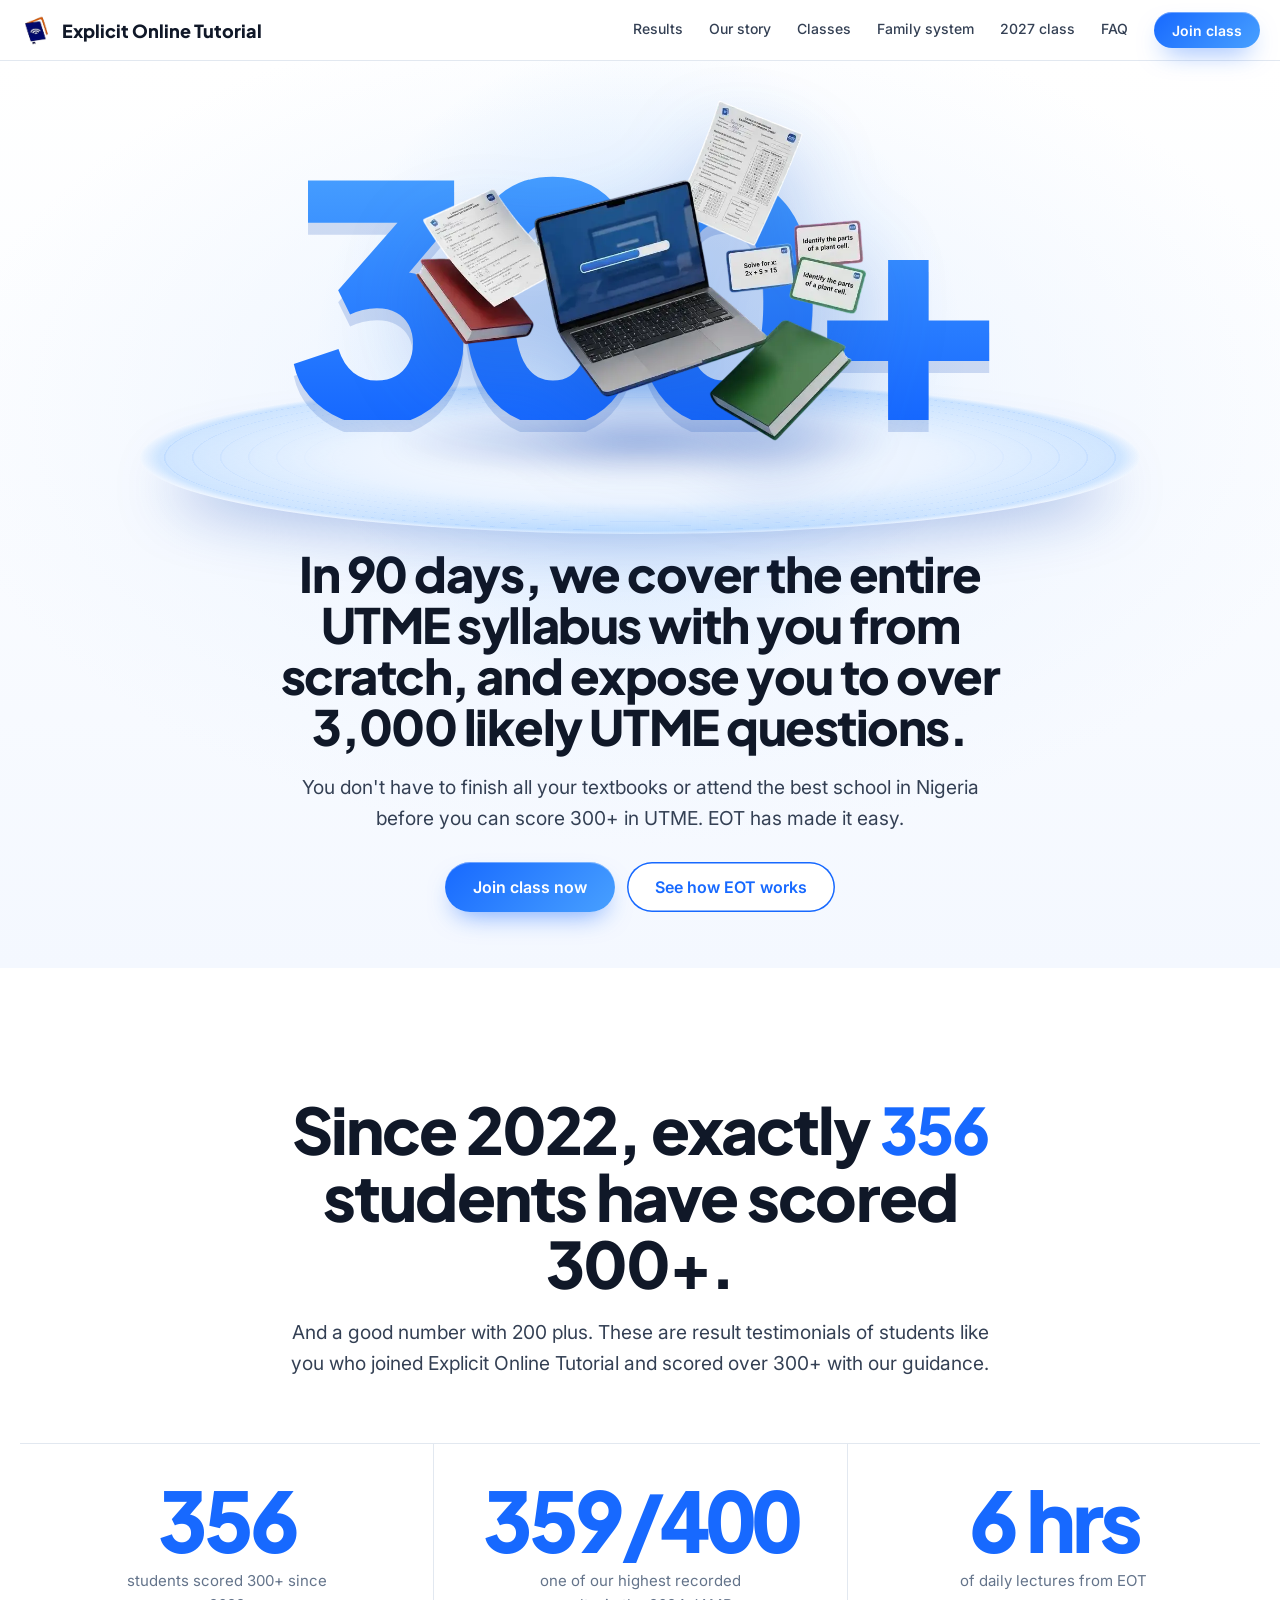
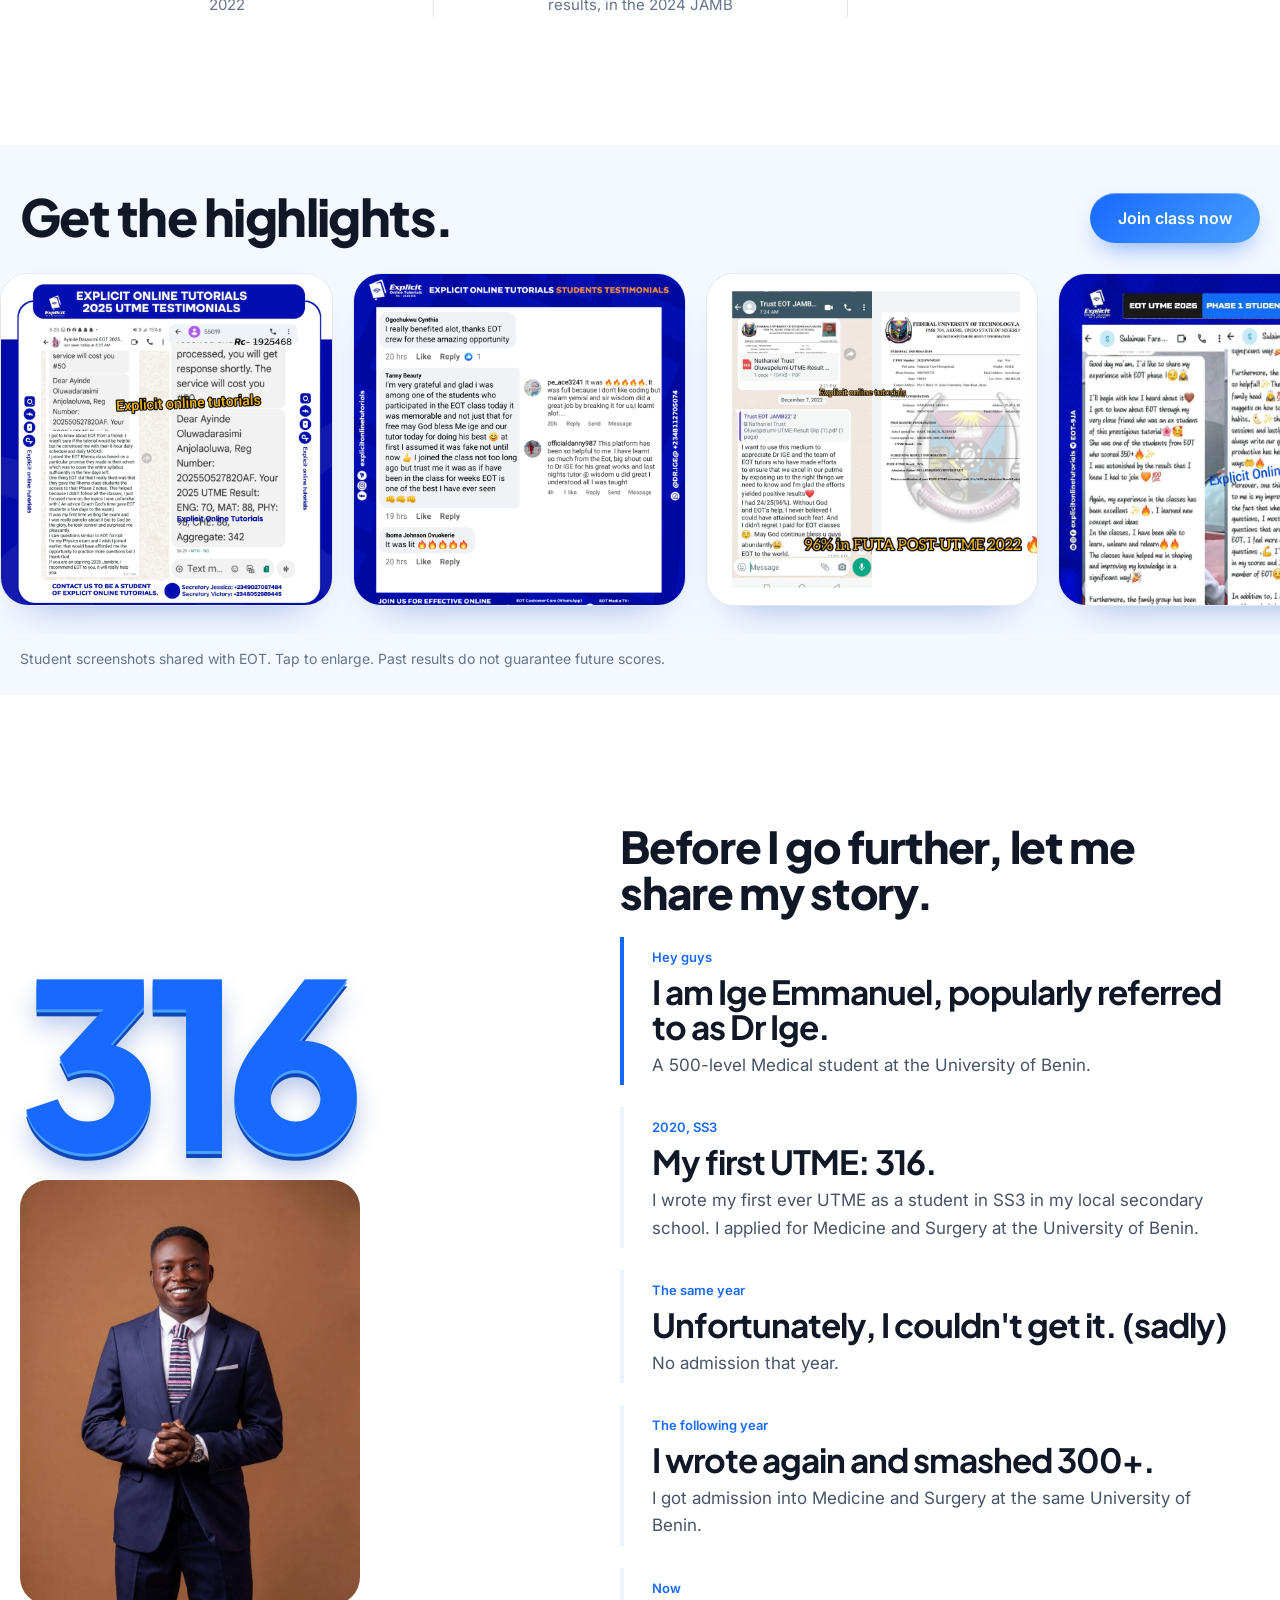
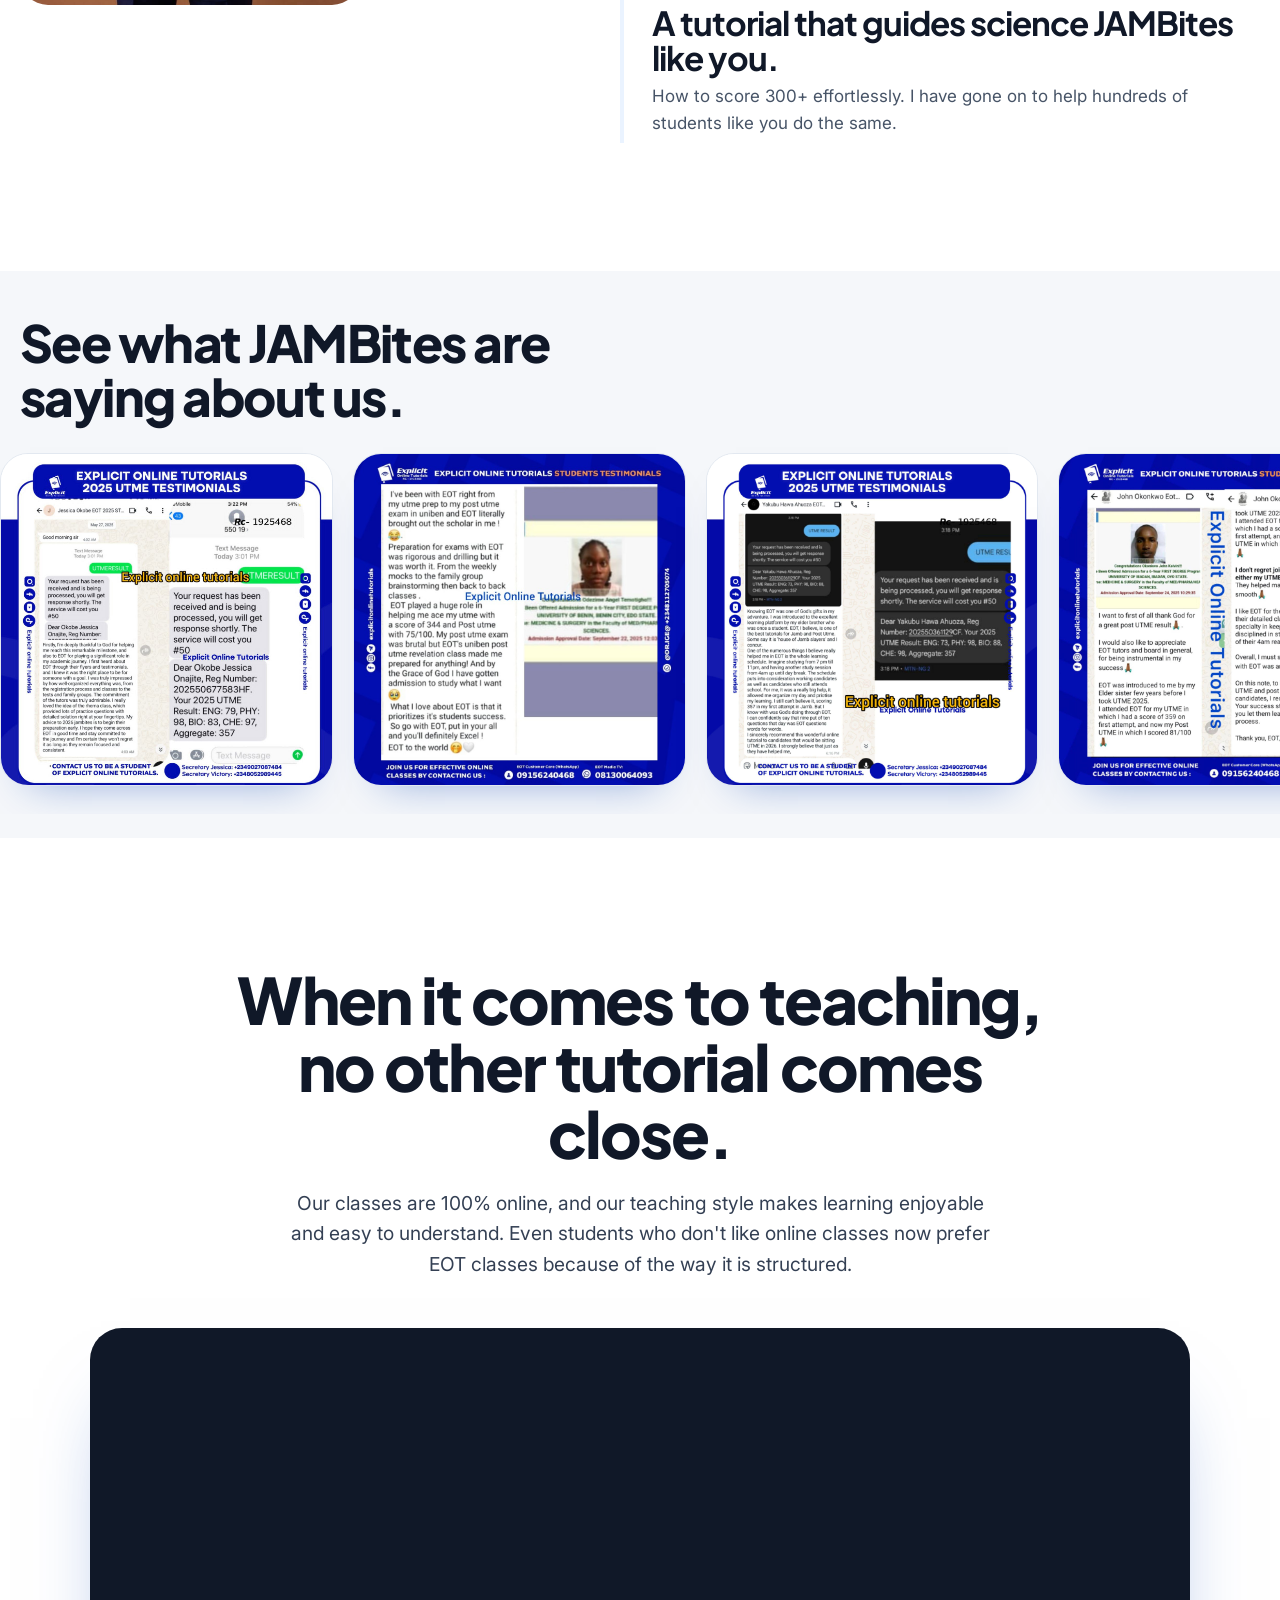
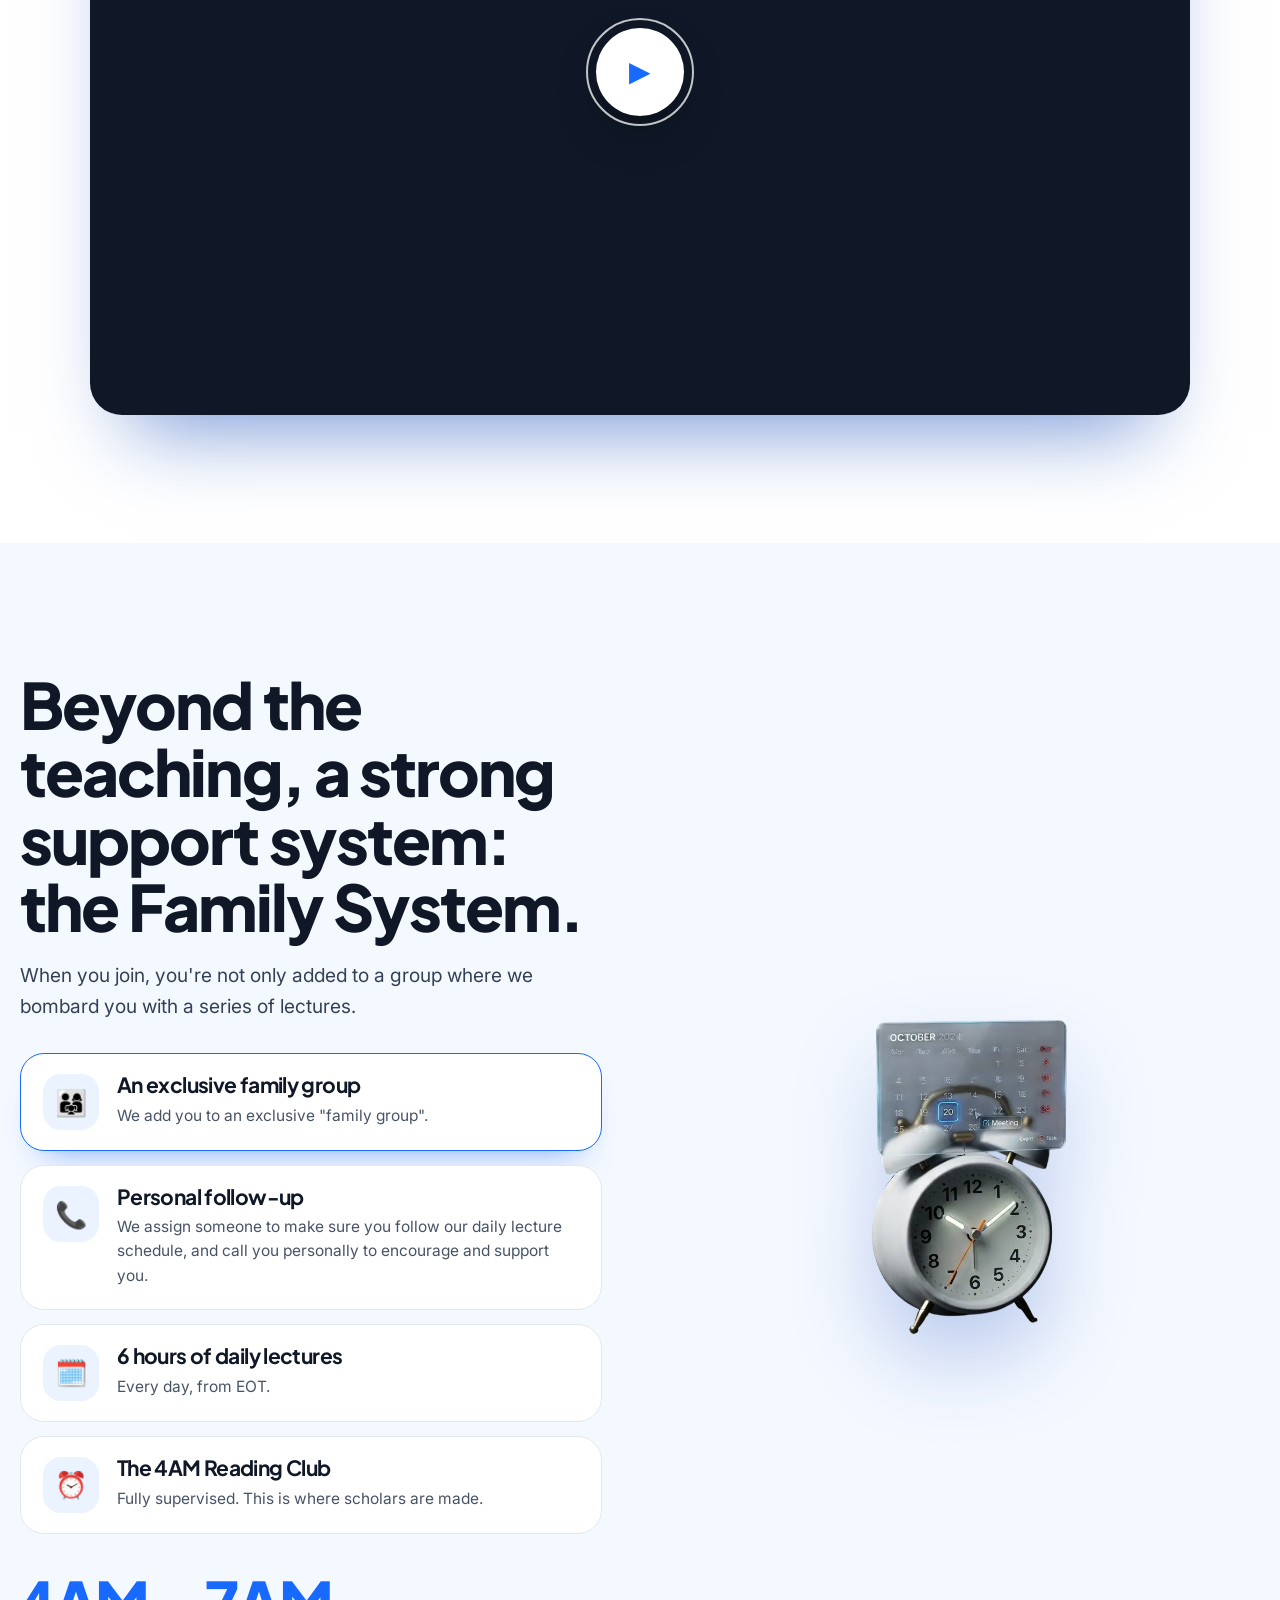
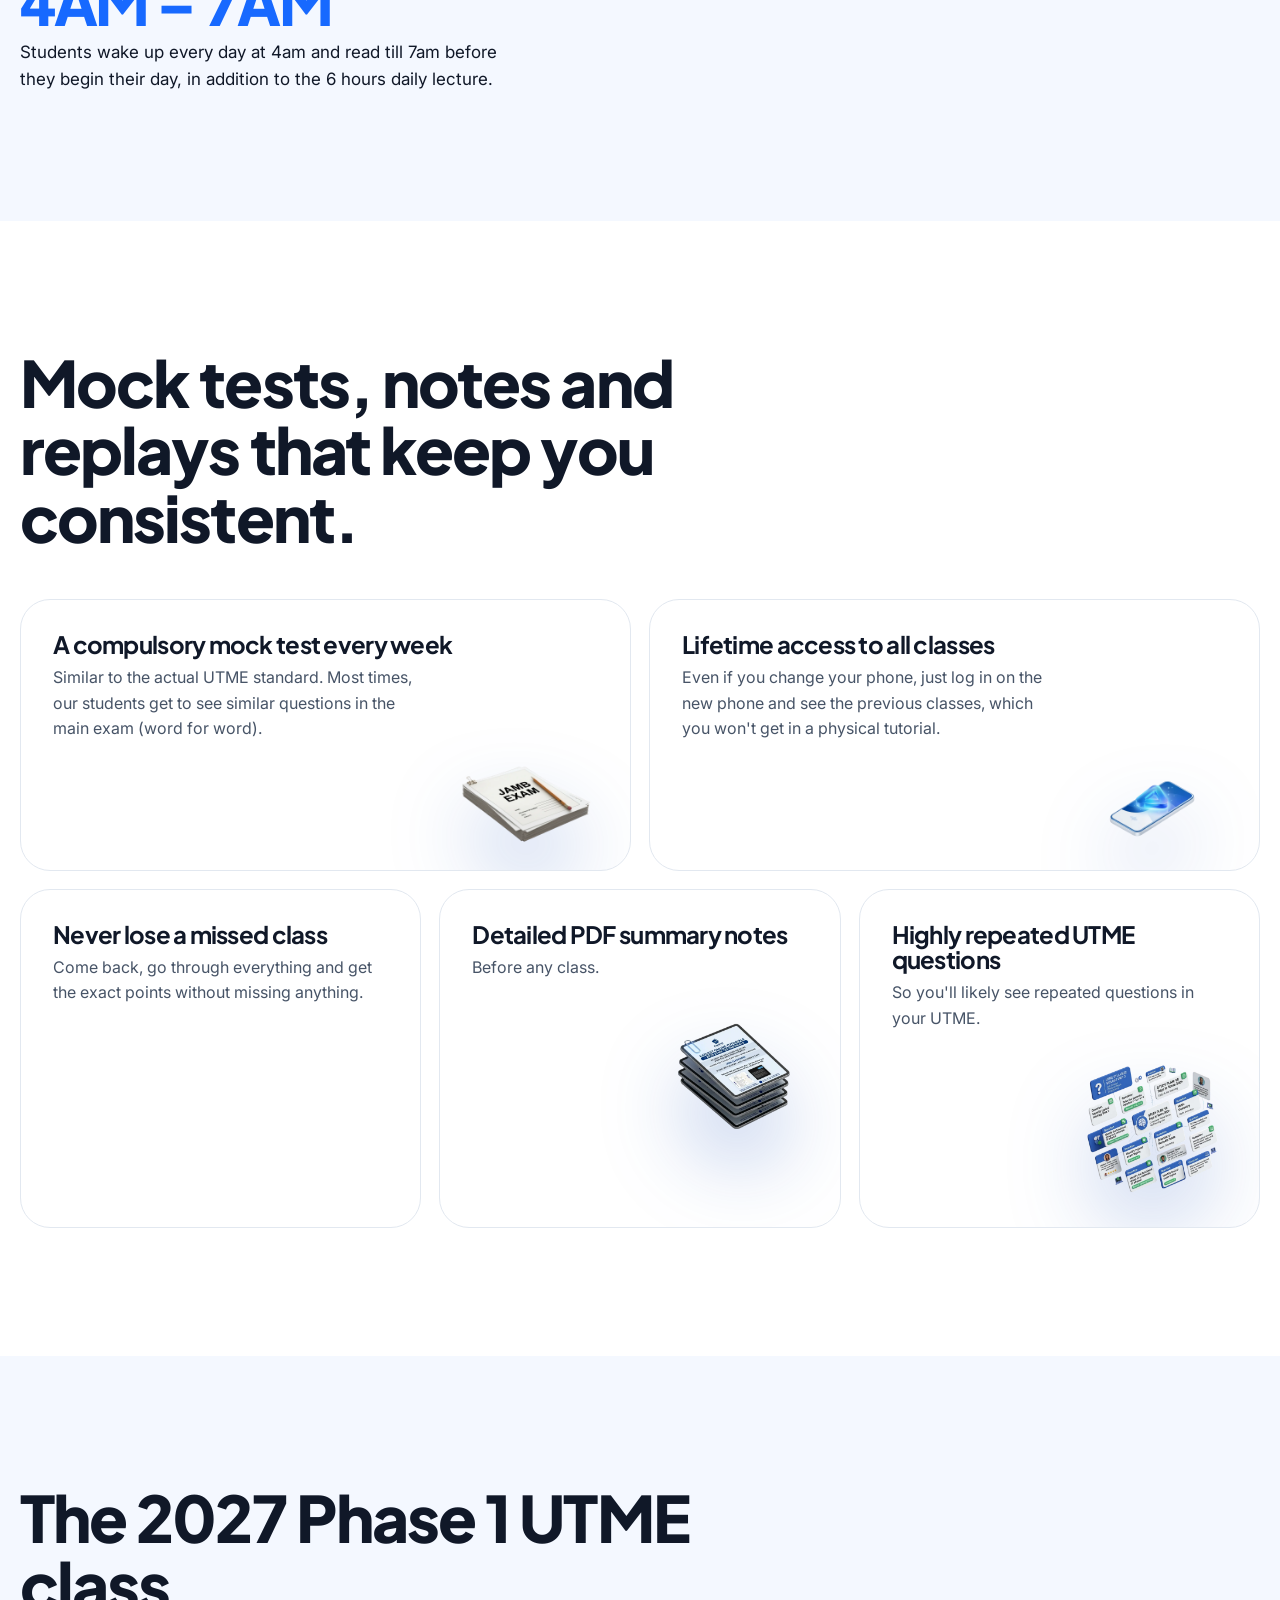
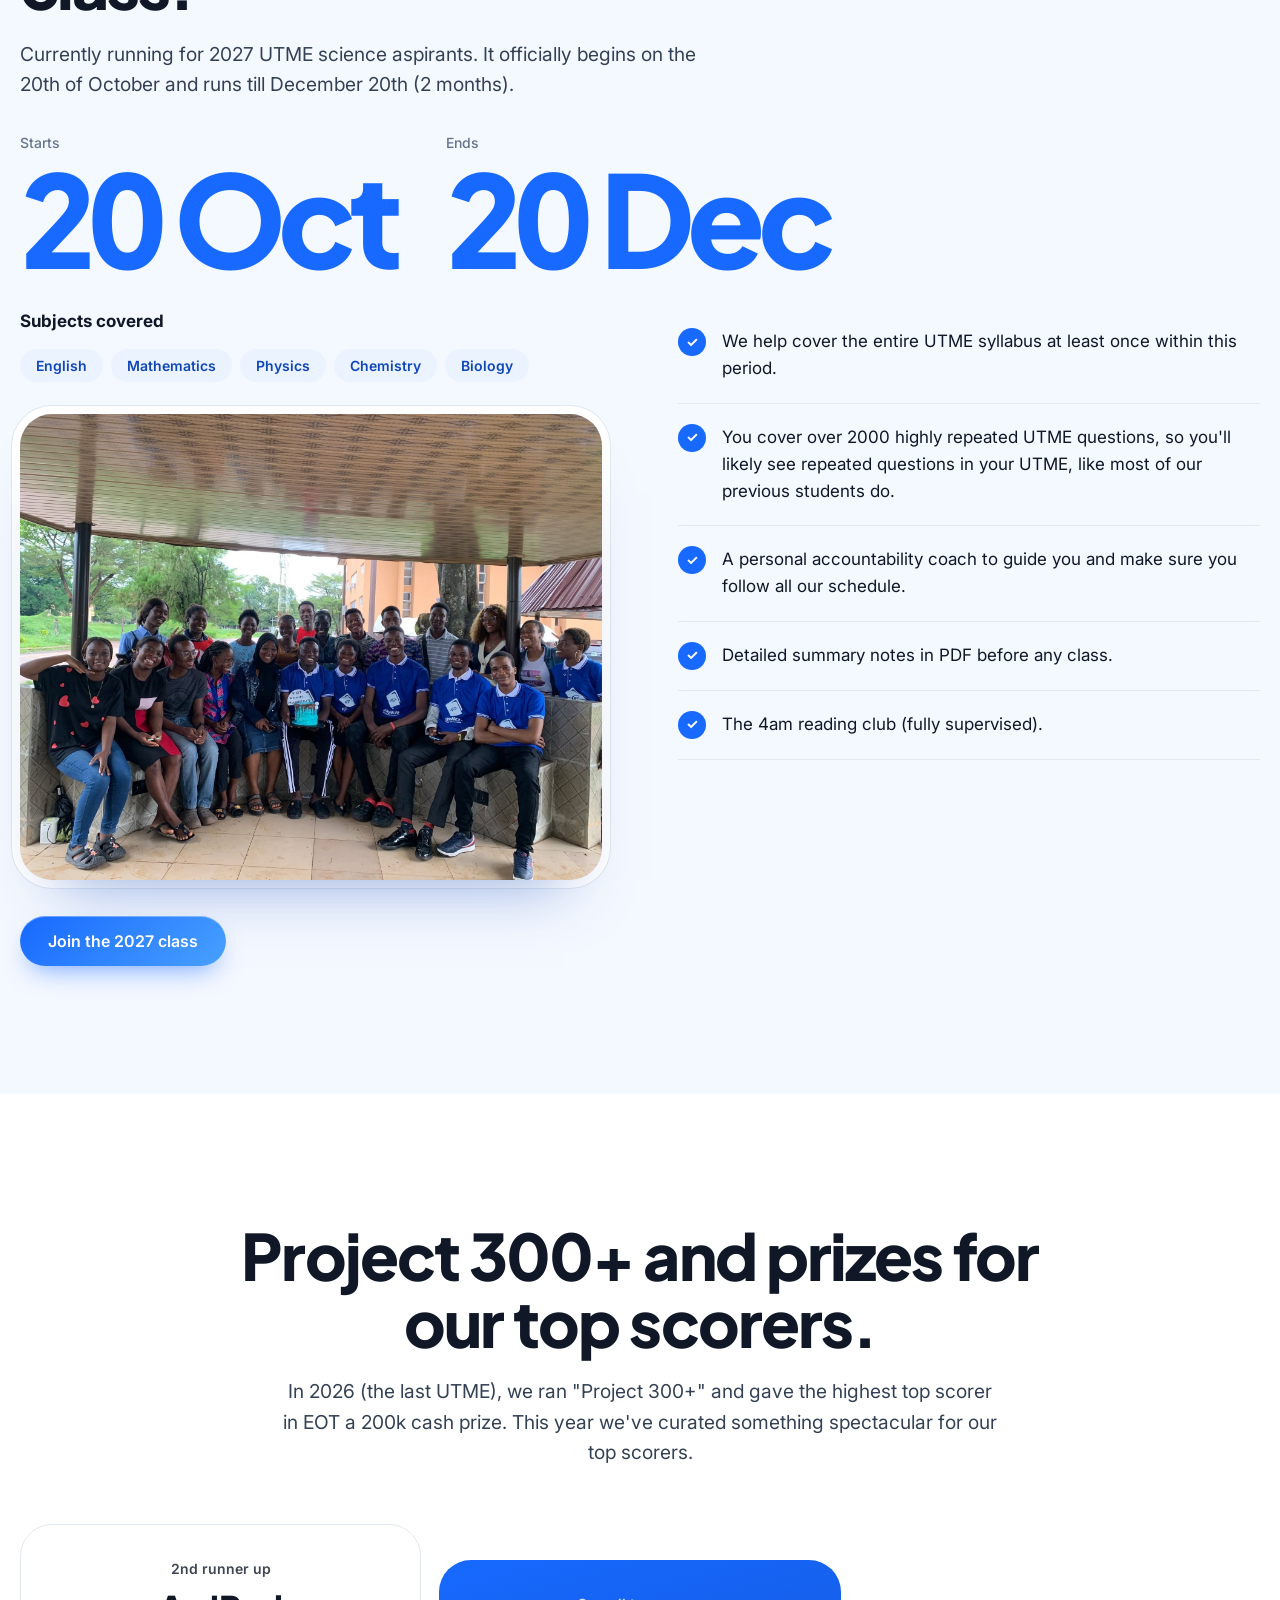
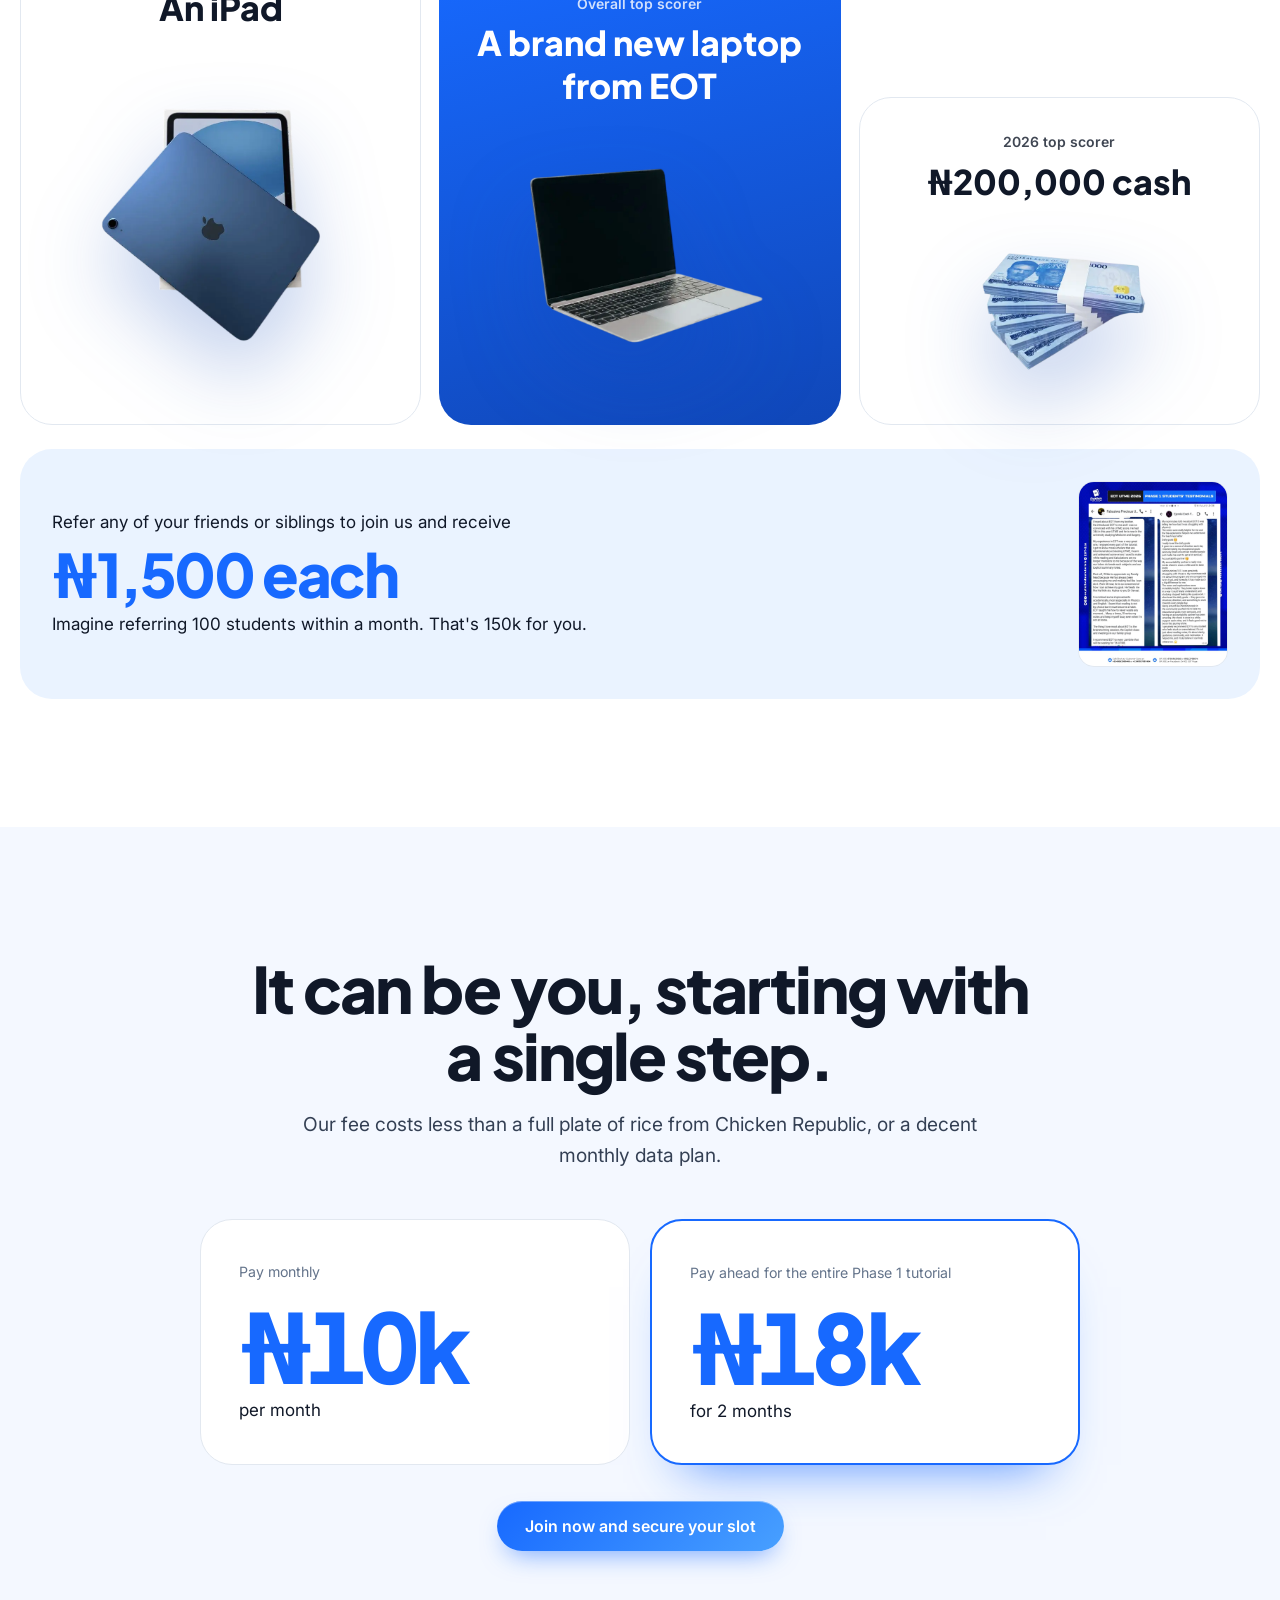
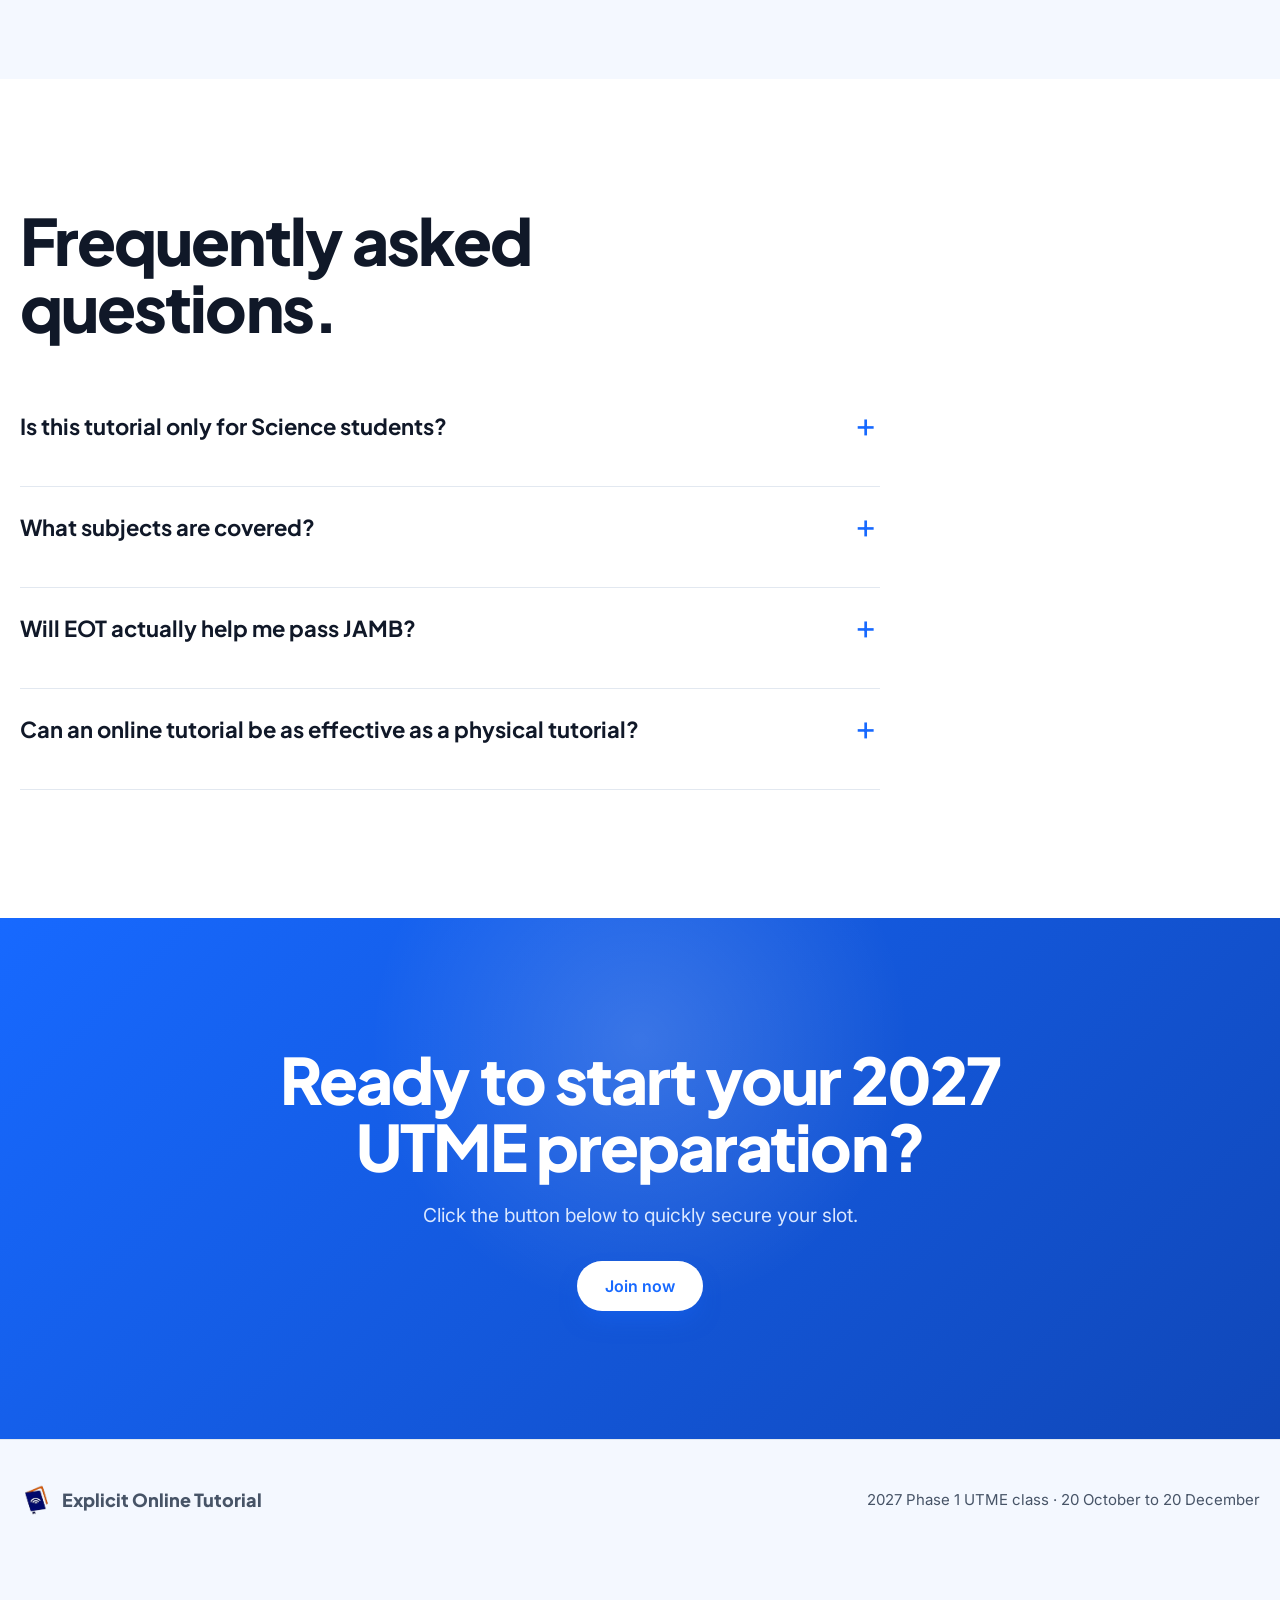
==== commit 1c7cc0df: "Next Commit" ====
--- a/index.html
+++ b/index.html
@@ -16,15 +16,15 @@
 
 <body>
   <header class="top">
-    <div class="w nav"><a class="logo" href="#hero"><i>EOT</i>Explicit Online Tutorial</a><button class="burger"
+    <div class="w nav"><a class="logo" href="#hero"><img src="assets/img/eot-logo.png" alt="EOT logo" class="logo-mark"><span>Explicit Online Tutorial</span></a><button class="burger"
         aria-label="Open menu" aria-expanded="false" aria-controls="lk">☰</button>
       <nav class="links" id="lk" aria-label="Main"><a href="#results">Results</a><a href="#story">Our story</a><a
           href="#classes">Classes</a><a href="#family">Family system</a><a href="#programme">2027 class</a><a
           href="#faq">FAQ</a><a class="btn sm" data-join href="#enrol">Join class</a></nav>
     </div>
   </header>
-  <aside class="pill" data-subnav aria-label="Enrol"><span>EOT 2027 Phase 1 · starts 20 Oct</span><a class="btn sm"
-      data-join href="#enrol">Join now</a></aside>
+  <aside class="pill" data-subnav aria-label="Enrol"><span>Phase 1 · starts 20 Oct</span><a class="btn sm" data-join
+      href="#enrol">Join now</a></aside>
   <main>
     <section class="hero" id="hero" data-pin>
       <div class="w" data-pin-inner>
@@ -390,15 +390,15 @@
     </section>
   </main>
   <footer>
-    <div class="w fw"><a class="logo" href="#hero"><i>EOT</i>Explicit Online Tutorial</a><span>2027 Phase 1 UTME class ·
+    <div class="w fw"><a class="logo" href="#hero"><img src="assets/img/eot-logo.png" alt="EOT logo" class="logo-mark"><span>Explicit Online Tutorial</span></a><span>2027 Phase 1 UTME class ·
         20 October to 20 December</span></div>
   </footer>
   <dialog id="dl"><button id="dx" aria-label="Close">✕</button><img id="di" alt="Enlarged screenshot"></dialog>
   <script>var JOIN_URL = "#enrol"; /* replace with the real enrolment link */document.querySelectorAll("[data-join]").forEach(function (a) { a.href = JOIN_URL })</script>
-  <script src="js/gsap.min.js" defer></script>
-  <script src="js/ScrollTrigger.min.js" defer></script>
-  <script src="js/ui.js" defer></script>
-  <script src="js/main.js" defer></script>
+  <script src="js/gsap.min.js"></script>
+  <script src="js/ScrollTrigger.min.js"></script>
+  <script src="js/ui.js"></script>
+  <script src="js/main.js"></script>
 </body>
 
 </html>
--- a/css/style.css
+++ b/css/style.css
@@ -172,15 +172,20 @@
     text-decoration: none
 }
 
-.logo i {
+.logo-mark {
     width: 32px;
     height: 32px;
-    border-radius: 10px;
-    background: linear-gradient(135deg, var(--deep), var(--elec));
-    color: #fff;
-    font: 800 12px/32px var(--d);
-    text-align: center;
-    font-style: normal
+    object-fit: contain;
+    display: block;
+    flex-shrink: 0
+}
+
+.logo span {
+    white-space: nowrap
+}
+
+.logo i {
+    display: none
 }
 
 .links {
@@ -652,19 +657,19 @@
         min-height: 145px
     }
 
-    .fam > div:first-child {
+    .fam>div:first-child {
         display: contents
     }
 
-    .fam > h2 {
+    .fam h2 {
         grid-row: 1
     }
 
-    .fam > .lead {
+    .fam .lead {
         grid-row: 2
     }
 
-    #family .fam > [data-step-visual] {
+    #family .fam>[data-step-visual] {
         grid-row: 3;
         width: min(100%, 390px);
         justify-self: center;
@@ -672,37 +677,37 @@
         z-index: 2
     }
 
-    #family .fam > [data-step-visual] .d3 {
+    #family .fam>[data-step-visual] .d3 {
         width: 100%
     }
 
-    #family .fam > [data-step-visual] .d3 img {
+    #family .fam>[data-step-visual] .d3 img {
         width: 140%;
         max-width: none;
         margin-left: -20%
     }
 
-    #family .fam > [data-step-visual] .d3.missing {
+    #family .fam>[data-step-visual] .d3.missing {
         min-height: 320px
     }
 
-    .fam > .steps {
+    .fam .steps {
         grid-row: 4;
         position: relative;
         z-index: 1
     }
 
-    .fam > .time {
+    .fam .time {
         grid-row: 5
     }
 
-    .fam > p:not(.lead) {
+    .fam>div>p:not(.lead) {
         grid-row: 6
     }
 }
 
 @media(min-width:861px) {
-    #family .fam > [data-step-visual] .d3 img {
+    #family .fam>[data-step-visual] .d3 img {
         width: 130%;
         max-width: none;
         margin-left: -15%
@@ -1151,4 +1156,649 @@
         animation: none !important;
         scroll-behavior: auto !important
     }
+}
+
+/* Premium motion layer. Content stays readable if these never run. */
+::selection {
+    background: #d6e6ff;
+    color: var(--ink)
+}
+
+.stat b,
+.giant,
+.num,
+.dates div,
+.plan b,
+.time,
+[data-counter] {
+    font-variant-numeric: tabular-nums
+}
+
+.stat b span {
+    display: inline-block;
+    font: inherit;
+    color: inherit;
+    letter-spacing: inherit;
+    margin: 0;
+    max-width: none
+}
+
+@media (max-width:700px) {
+    .giant {
+        font-size: clamp(104px, 30vw, 142px)
+    }
+}
+
+.top {
+    transition: box-shadow .3s ease, background-color .3s ease
+}
+
+.top.scrolled {
+    background: rgba(255, 255, 255, .96);
+    box-shadow: 0 12px 30px -20px rgba(16, 24, 40, .45)
+}
+
+.links a:not(.btn) {
+    background-image: linear-gradient(currentColor, currentColor);
+    background-repeat: no-repeat;
+    background-position: 0 100%;
+    background-size: 0 1.5px;
+    transition: color .2s ease, background-size .35s ease;
+    padding-bottom: 2px
+}
+
+.links a:not(.btn):hover,
+.links a.is-on:not(.btn) {
+    color: var(--blue);
+    background-size: 100% 1.5px
+}
+
+.btn {
+    position: relative;
+    transition: translate .18s ease, box-shadow .18s ease, scale .15s ease
+}
+
+.btn:hover {
+    transform: none;
+    translate: 0 -2px
+}
+
+.btn:active {
+    transform: none;
+    translate: 0 1px;
+    scale: .96
+}
+
+.btn::before {
+    content: "";
+    position: absolute;
+    inset: 0;
+    border-radius: inherit;
+    background: linear-gradient(110deg, transparent 34%, rgba(255, 255, 255, .45) 50%, transparent 66%);
+    background-size: 220% 100%;
+    background-position: 130% 0;
+    pointer-events: none
+}
+
+.btn:hover::before {
+    animation: btnshine .75s ease
+}
+
+.scrubbar {
+    box-shadow: 0 0 12px rgba(23, 105, 255, .55)
+}
+
+.hero {
+    position: relative;
+    --mx: 50%;
+    --my: 34%
+}
+
+.hero::before {
+    content: "";
+    position: absolute;
+    left: var(--mx);
+    top: var(--my);
+    width: min(680px, 78vw);
+    height: min(680px, 78vw);
+    translate: -50% -50%;
+    background: radial-gradient(circle, rgba(72, 160, 255, .22), rgba(72, 160, 255, 0) 68%);
+    pointer-events: none;
+    z-index: 0
+}
+
+.hero .w {
+    position: relative;
+    z-index: 1
+}
+
+.hero .stack .d3.missing {
+    z-index: 0;
+    min-height: 0;
+    height: 0;
+    border: 0;
+    background: none;
+    overflow: hidden
+}
+
+.hero .stack .d3.missing figcaption {
+    display: none
+}
+
+.tilt {
+    height: 100%
+}
+
+.giant {
+    background-size: 100% 180%;
+    animation: giantShift 9s ease-in-out infinite
+}
+
+.cue {
+    display: none;
+    position: absolute;
+    left: 50%;
+    bottom: 18px;
+    translate: -50% 0;
+    width: 24px;
+    height: 38px;
+    border: 1.5px solid rgba(23, 105, 255, .45);
+    border-radius: 99px;
+    z-index: 3
+}
+
+.cue span {
+    position: absolute;
+    top: 7px;
+    left: 50%;
+    width: 4px;
+    height: 8px;
+    margin-left: -2px;
+    border-radius: 99px;
+    background: var(--blue);
+    animation: wheel 1.5s ease-in-out infinite
+}
+
+@media (min-width:900px) and (min-height:820px) {
+    .cue {
+        display: block
+    }
+}
+
+.pill.on {
+    animation: pillin .55s cubic-bezier(.16, 1, .3, 1) both
+}
+
+.rule {
+    display: block;
+    width: 64px;
+    height: 3px;
+    border-radius: 99px;
+    margin-top: 16px;
+    background: linear-gradient(90deg, var(--blue), var(--elec));
+    justify-self: start
+}
+
+.c .rule,
+.fin .rule {
+    margin-inline: auto
+}
+
+.fin .rule {
+    background: rgba(255, 255, 255, .92)
+}
+
+.beats {
+    position: relative
+}
+
+.beats.has-rail .beat {
+    border-left-color: transparent
+}
+
+.beats.has-rail .beat.on h3 {
+    color: var(--blue)
+}
+
+.rail {
+    position: absolute;
+    left: 0;
+    width: 4px;
+    border-radius: 99px;
+    background: #e6eefb;
+    overflow: hidden;
+    pointer-events: none
+}
+
+.rail i {
+    display: block;
+    width: 100%;
+    height: 100%;
+    background: linear-gradient(var(--elec), var(--blue));
+    transform: scaleY(0);
+    transform-origin: top center
+}
+
+.bead {
+    position: absolute;
+    left: -5px;
+    top: 0;
+    width: 14px;
+    height: 14px;
+    border-radius: 50%;
+    background: #fff;
+    border: 3px solid var(--blue);
+    box-shadow: 0 6px 14px -6px rgba(23, 105, 255, .9);
+    z-index: 2;
+    pointer-events: none
+}
+
+.track button img {
+    transition: scale .55s ease
+}
+
+.track button:hover img {
+    scale: 1.04
+}
+
+.track button.missing {
+    aspect-ratio: 1;
+    min-height: 220px;
+    display: grid;
+    place-items: center;
+    background:
+        radial-gradient(90px 70px at 50% 42%, rgba(72, 160, 255, .18), transparent 70%),
+        linear-gradient(180deg, #fff, #eef5ff)
+}
+
+.track button.missing img {
+    display: none
+}
+
+.track button.missing::after {
+    content: "Screenshot";
+    font: 600 13px var(--b);
+    color: var(--deep)
+}
+
+.track button.tall.missing {
+    aspect-ratio: 3/5;
+    min-height: 360px
+}
+
+.d3.missing {
+    border-style: solid;
+    border-color: rgba(72, 160, 255, .28);
+    background:
+        radial-gradient(90px 70px at 50% 40%, rgba(72, 160, 255, .2), transparent 72%),
+        linear-gradient(180deg, #f8fbff, #e7f1ff)
+}
+
+.pz.first .d3.missing {
+    border-color: rgba(255, 255, 255, .7);
+    background: rgba(255, 255, 255, .1)
+}
+
+.photo.missing {
+    border-style: solid;
+    border-color: rgba(72, 160, 255, .28);
+    background:
+        radial-gradient(140px 100px at 50% 42%, rgba(72, 160, 255, .18), transparent 70%),
+        linear-gradient(180deg, #f8fbff, #e7f1ff)
+}
+
+.ref button.missing {
+    width: 150px;
+    height: 188px;
+    border-radius: 16px;
+    border: 1px solid var(--line);
+    background: linear-gradient(180deg, #fff, var(--ice));
+    display: grid;
+    place-items: center
+}
+
+.ref button.missing img {
+    display: none
+}
+
+.ref button.missing::after {
+    content: "Receipt";
+    font: 600 12px var(--b);
+    color: var(--deep)
+}
+
+.play::after {
+    content: "";
+    position: absolute;
+    inset: -10px;
+    border-radius: 50%;
+    border: 2px solid rgba(255, 255, 255, .75);
+    animation: ping 2.2s ease-out infinite;
+    pointer-events: none
+}
+
+.f {
+    transition: border-color .35s ease, box-shadow .35s ease, translate .35s ease
+}
+
+.f.hot {
+    border-color: #c5dbff;
+    box-shadow: 0 28px 44px -28px rgba(23, 105, 255, .7);
+    translate: 0 -4px
+}
+
+.pz {
+    transition: translate .25s ease
+}
+
+.pz:hover {
+    translate: 0 -6px
+}
+
+.ck {
+    overflow: clip
+}
+
+.dates {
+    overflow: clip
+}
+
+.bridge {
+    flex: 1 1 36px;
+    align-self: end;
+    height: 3px;
+    min-width: 28px;
+    max-width: 150px;
+    margin: 0 6px 22px;
+    border-radius: 99px;
+    background: rgba(23, 105, 255, .16);
+    overflow: hidden
+}
+
+.bridge i {
+    display: block;
+    height: 100%;
+    background: linear-gradient(90deg, var(--blue), var(--elec));
+    transform-origin: left center
+}
+
+.plan {
+    position: relative
+}
+
+.plan.hi {
+    overflow: hidden;
+    animation: planGlow 3.6s ease-in-out infinite
+}
+
+.plan.hi::after {
+    content: "";
+    position: absolute;
+    inset: 0 auto 0 -30%;
+    width: 38%;
+    background: linear-gradient(90deg, transparent, rgba(255, 255, 255, .55), transparent);
+    transform: translateX(-130%);
+    pointer-events: none
+}
+
+.plan.hi.sweep::after {
+    animation: sweep 1.15s ease forwards
+}
+
+.fin {
+    position: relative
+}
+
+.fin::before {
+    content: "";
+    position: absolute;
+    left: 50%;
+    top: -30%;
+    width: min(560px, 80vw);
+    height: min(560px, 80vw);
+    translate: -50% 0;
+    background: radial-gradient(circle, rgba(255, 255, 255, .16), transparent 68%);
+    pointer-events: none
+}
+
+.fin .w {
+    position: relative;
+    z-index: 1
+}
+
+dialog[open] {
+    animation: pop .32s cubic-bezier(.16, 1, .3, 1)
+}
+
+dialog::backdrop {
+    animation: fade .28s ease
+}
+
+@media (max-width:700px) {
+    .logo {
+        font-size: 15px
+    }
+
+    /* Compact, premium floating CTA */
+    .pill {
+        left: 50%;
+        right: auto;
+        width: max-content;
+        max-width: calc(100vw - 32px);
+        bottom: calc(26px + env(safe-area-inset-bottom, 0px));
+        transform: translateX(-50%);
+        justify-content: center;
+        gap: 14px;
+        padding: 6px 6px 6px 18px;
+        white-space: nowrap;
+        background: rgba(255, 255, 255, .82);
+        -webkit-backdrop-filter: blur(18px) saturate(1.6);
+        backdrop-filter: blur(18px) saturate(1.6);
+        border: 1px solid rgba(255, 255, 255, .9);
+        box-shadow: 0 0 0 1px rgba(16, 71, 184, .08), 0 14px 30px -10px rgba(16, 71, 184, .45), 0 2px 6px rgba(16, 24, 40, .06)
+    }
+
+    .pill[data-subnav]:not(.on) {
+        transform: translate(-50%, 16px)
+    }
+
+    .pill>span {
+        flex: none;
+        display: inline-flex;
+        align-items: center;
+        gap: 8px;
+        font-size: 14px;
+        font-weight: 600;
+        letter-spacing: -.005em;
+        line-height: 1;
+        color: var(--ink)
+    }
+
+    .pill>span::before {
+        content: "";
+        width: 7px;
+        height: 7px;
+        border-radius: 50%;
+        background: #22c55e;
+        box-shadow: 0 0 0 3px rgba(34, 197, 94, .2)
+    }
+
+    .pill .btn.sm {
+        flex: none;
+        min-height: 38px;
+        padding: 0 18px;
+        font-size: 14.5px;
+        font-weight: 700
+    }
+}
+
+@media (max-width:360px) {
+    .pill {
+        gap: 10px;
+        padding-left: 14px
+    }
+
+    .pill>span {
+        font-size: 13px
+    }
+
+    .pill .btn.sm {
+        padding: 0 15px;
+        font-size: 14px
+    }
+}
+
+@keyframes pillinm {
+    from {
+        opacity: 0;
+        transform: translateY(14px)
+    }
+
+    to {
+        opacity: 1;
+        transform: none
+    }
+}
+
+@media (max-width:700px) {
+    .pill.on {
+        animation-name: pillin
+    }
+}
+
+@media (max-width:900px) {
+    .links.open a {
+        animation: linkin .42s ease both
+    }
+
+    .links.open a:nth-child(2) {
+        animation-delay: .04s
+    }
+
+    .links.open a:nth-child(3) {
+        animation-delay: .08s
+    }
+
+    .links.open a:nth-child(4) {
+        animation-delay: .12s
+    }
+
+    .links.open a:nth-child(5) {
+        animation-delay: .16s
+    }
+
+    .links.open a:nth-child(6) {
+        animation-delay: .2s
+    }
+
+    .links.open a:nth-child(7) {
+        animation-delay: .24s
+    }
+}
+
+@keyframes btnshine {
+    from {
+        background-position: 130% 0
+    }
+
+    to {
+        background-position: -30% 0
+    }
+}
+
+@keyframes giantShift {
+
+    0%,
+    100% {
+        background-position: 50% 0
+    }
+
+    50% {
+        background-position: 50% 100%
+    }
+}
+
+@keyframes wheel {
+    0% {
+        transform: translateY(0);
+        opacity: 1
+    }
+
+    100% {
+        transform: translateY(12px);
+        opacity: 0
+    }
+}
+
+@keyframes pillin {
+    from {
+        opacity: 0;
+        transform: translate(-50%, 14px)
+    }
+
+    to {
+        opacity: 1;
+        transform: translate(-50%, 0)
+    }
+}
+
+@keyframes ping {
+    0% {
+        transform: scale(.92);
+        opacity: .65
+    }
+
+    100% {
+        transform: scale(1.28);
+        opacity: 0
+    }
+}
+
+@keyframes planGlow {
+    50% {
+        box-shadow: 0 40px 60px -28px rgba(23, 105, 255, .55), 0 0 0 1px rgba(72, 160, 255, .35)
+    }
+}
+
+@keyframes sweep {
+    to {
+        transform: translateX(380%)
+    }
+}
+
+@keyframes pop {
+    from {
+        opacity: 0;
+        transform: translateY(10px) scale(.97)
+    }
+}
+
+@keyframes fade {
+    from {
+        opacity: 0
+    }
+}
+
+@keyframes linkin {
+    from {
+        opacity: 0;
+        transform: translateY(8px)
+    }
+
+    to {
+        opacity: 1;
+        transform: none
+    }
+}
+
+.step>div,
+.step h3,
+.step p {
+    min-width: 0;
+    overflow-wrap: break-word
+}
+
+.step h3,
+.step p {
+    grid-column: 2
 }
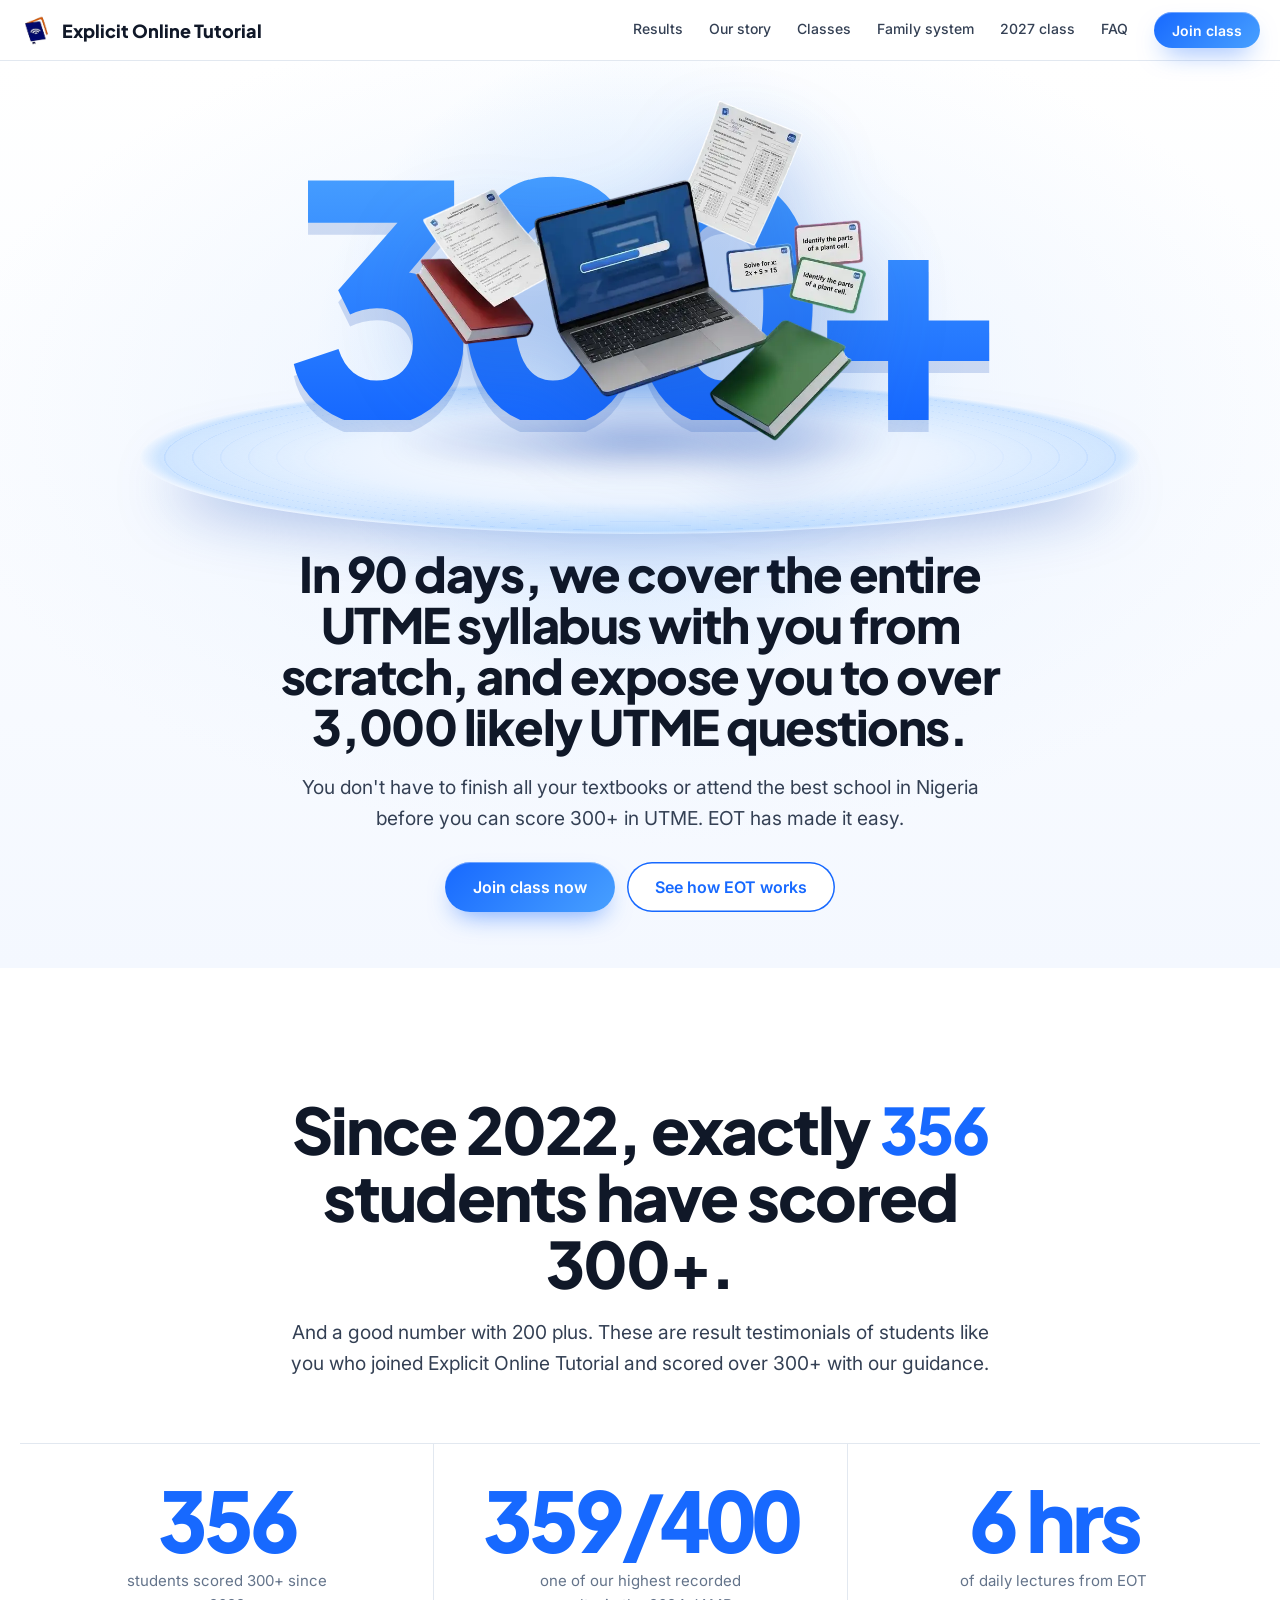
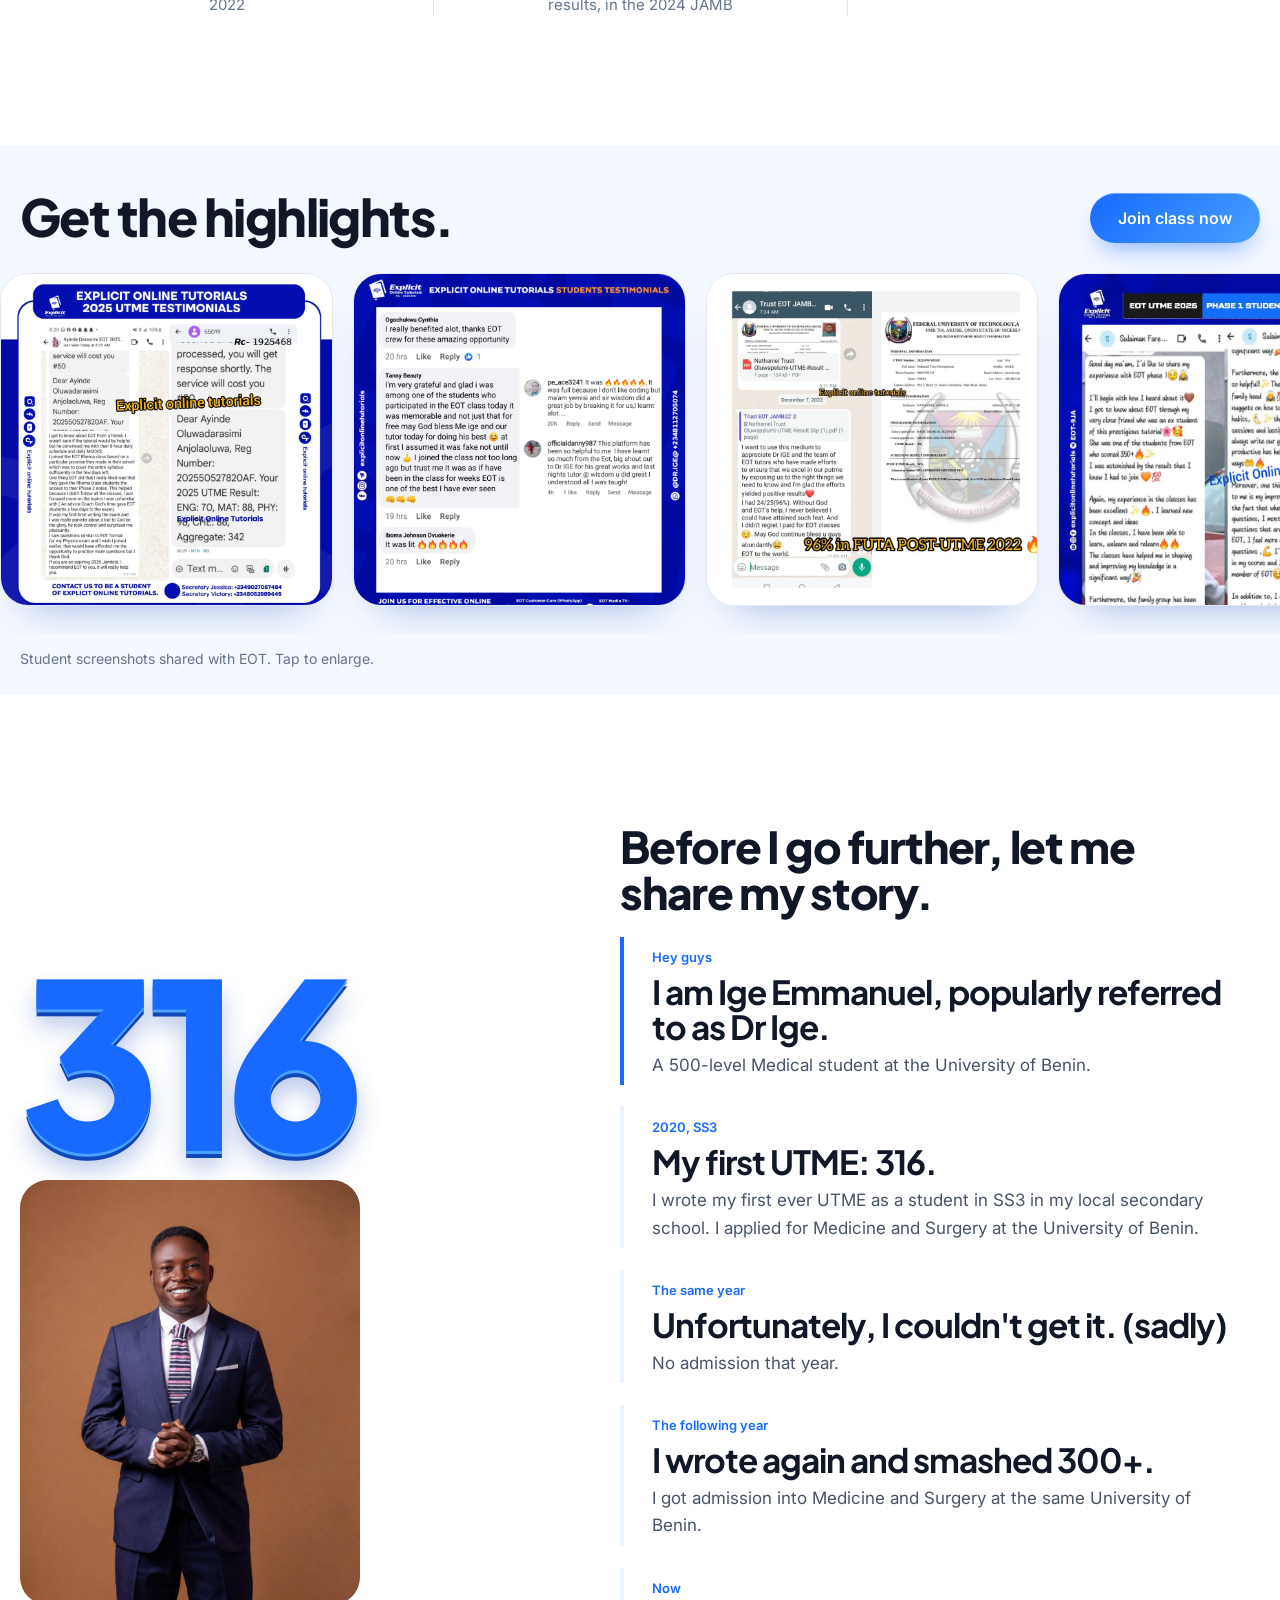
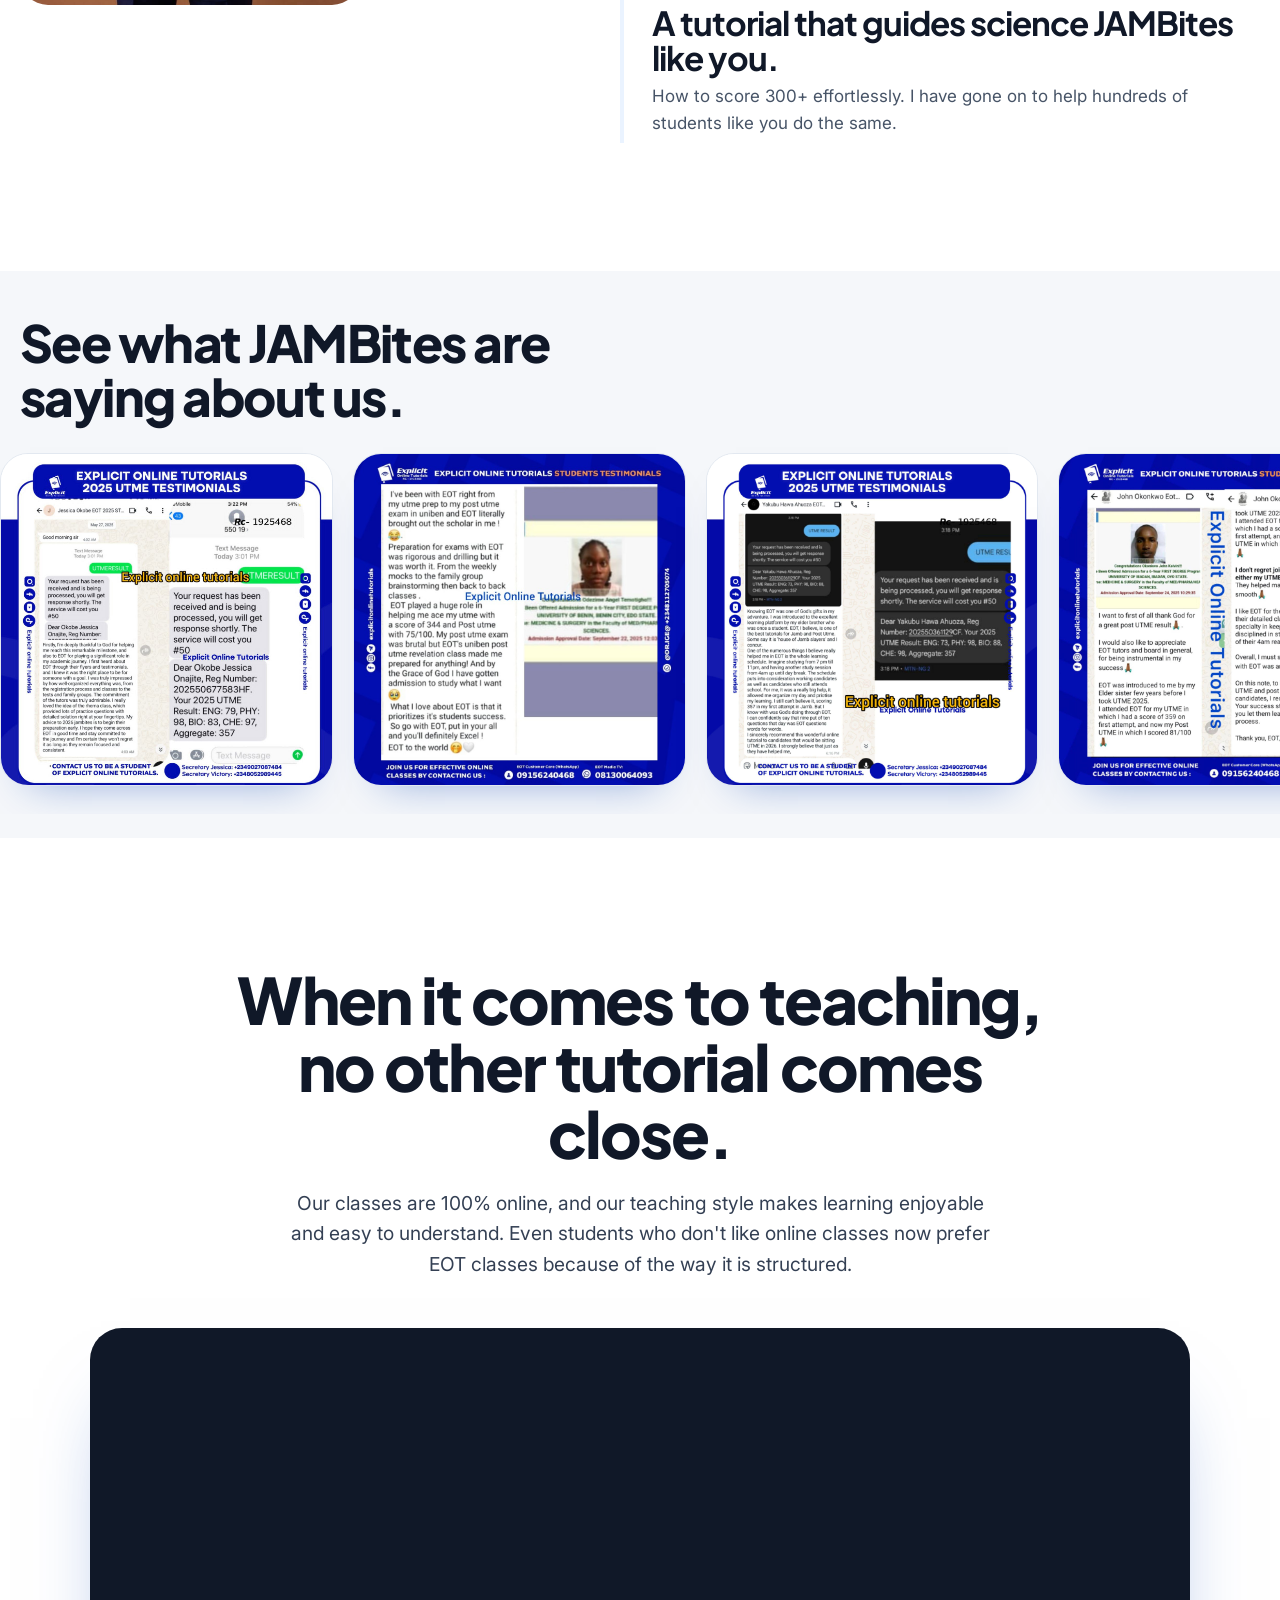
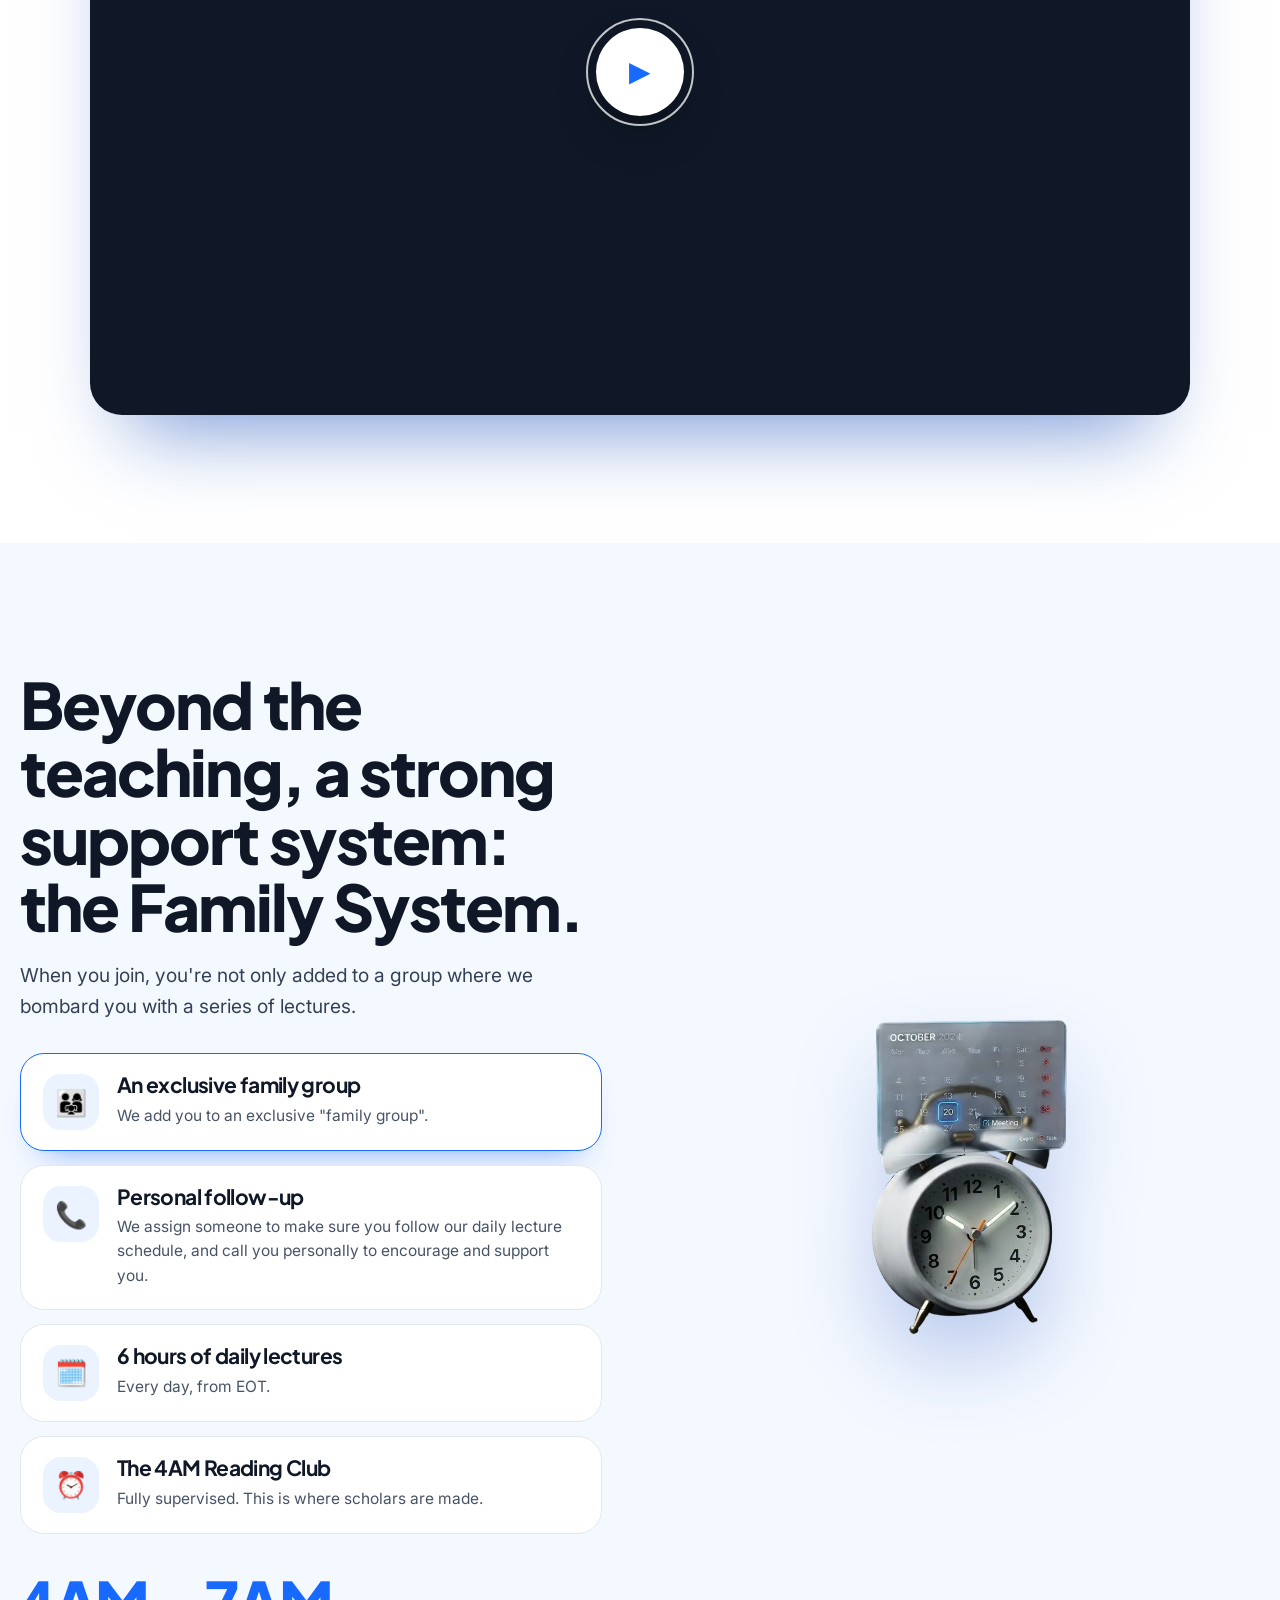
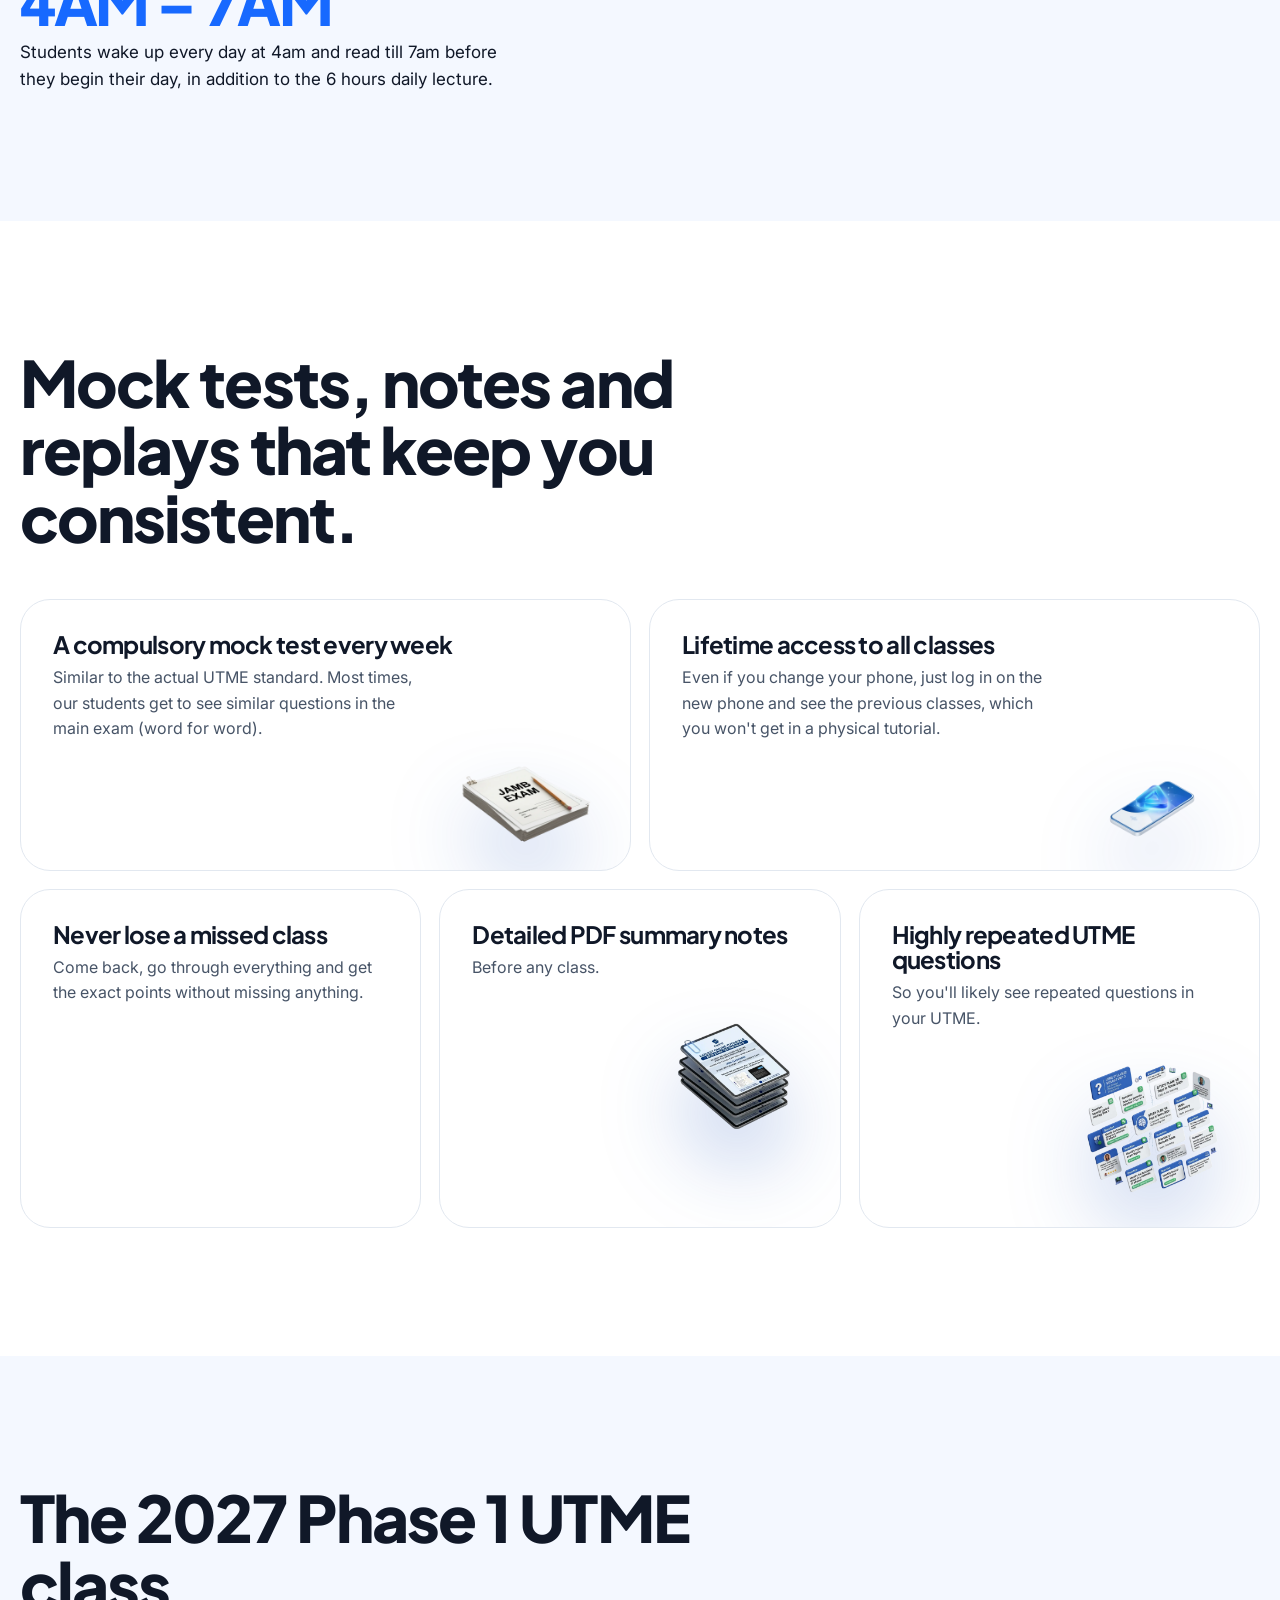
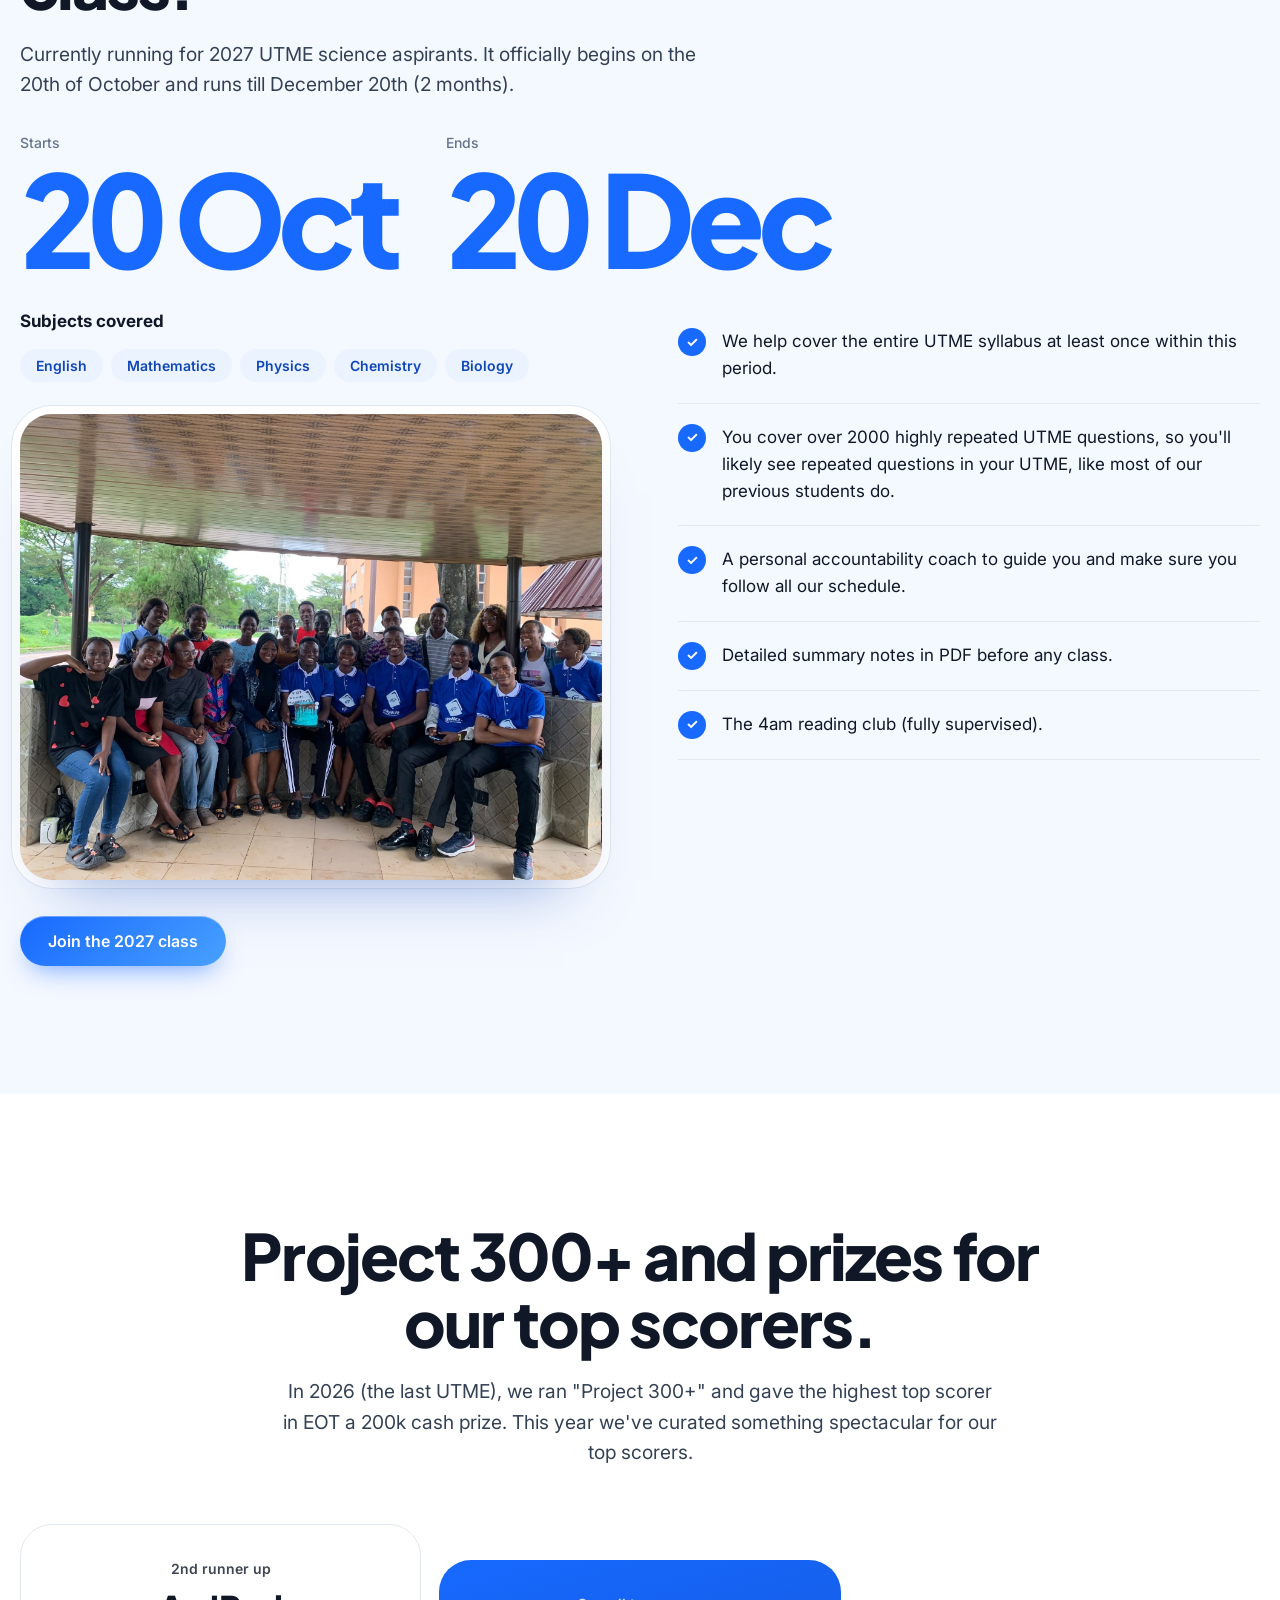
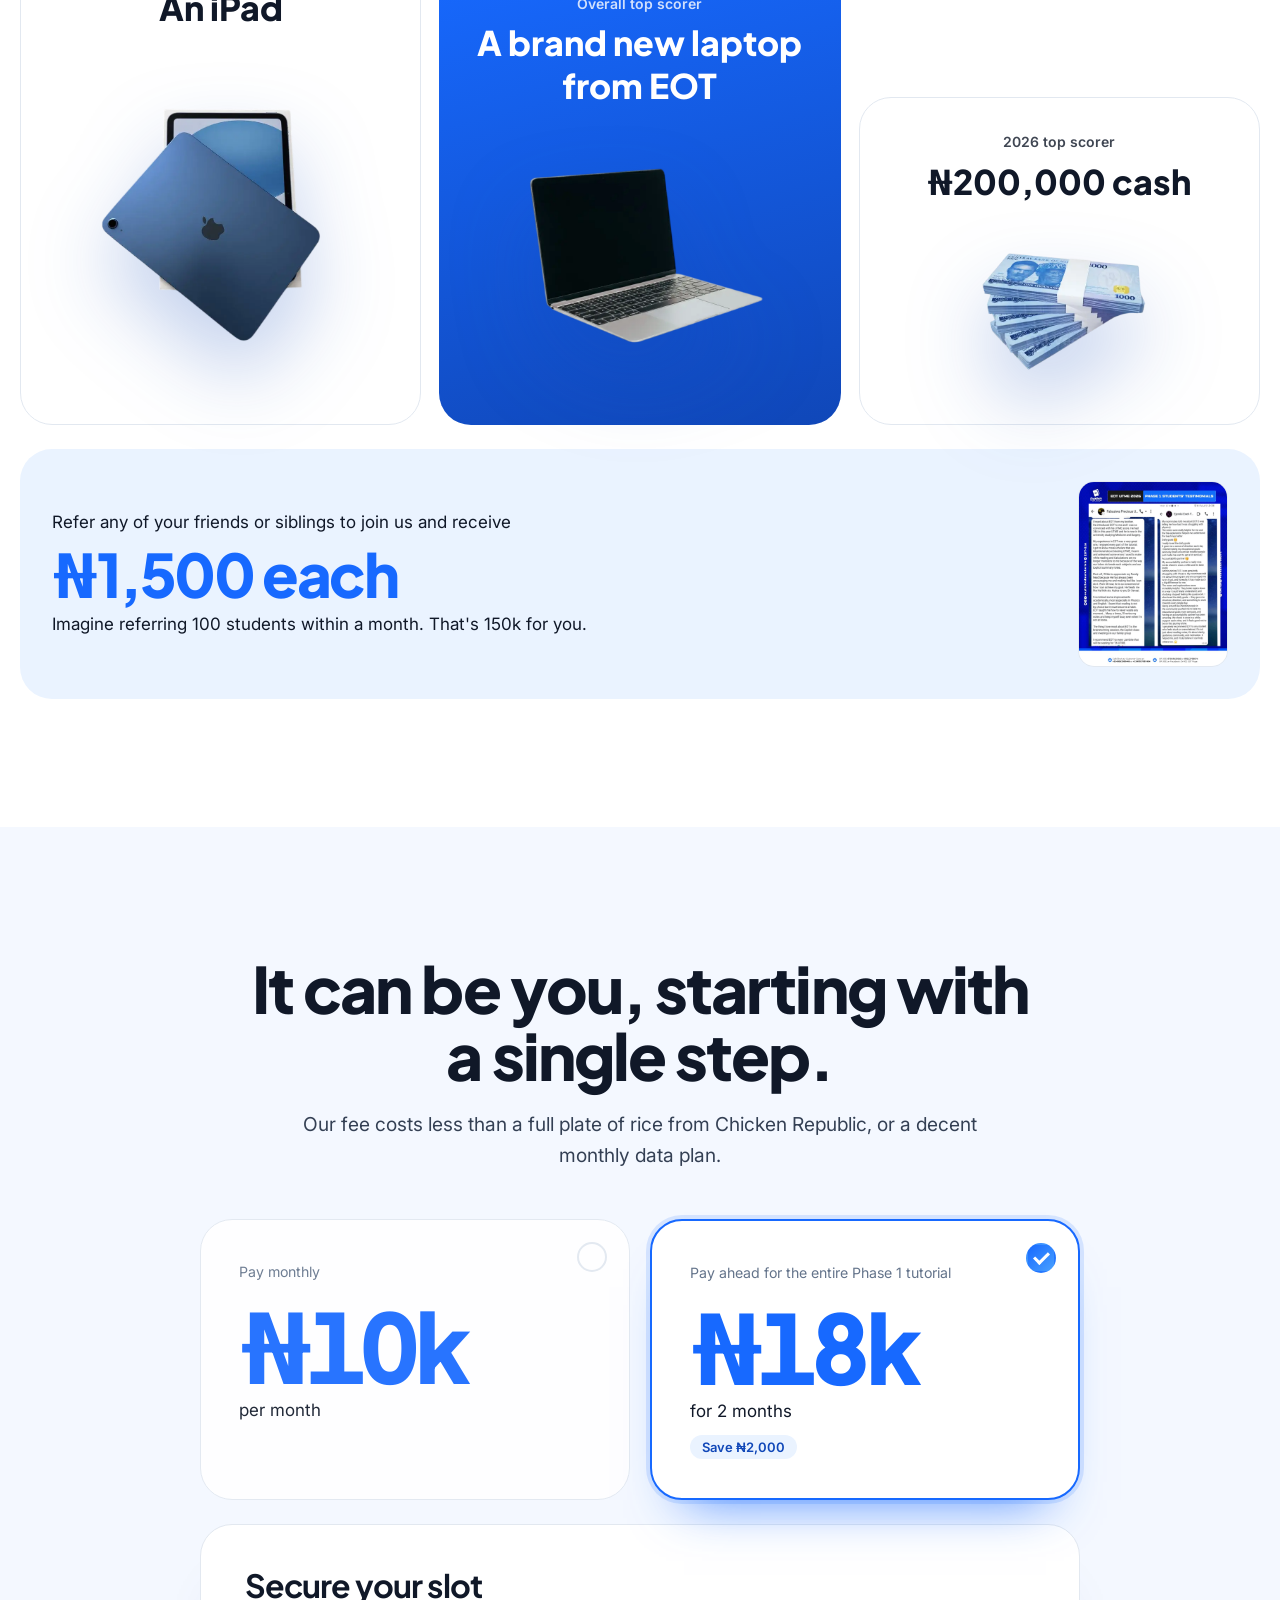
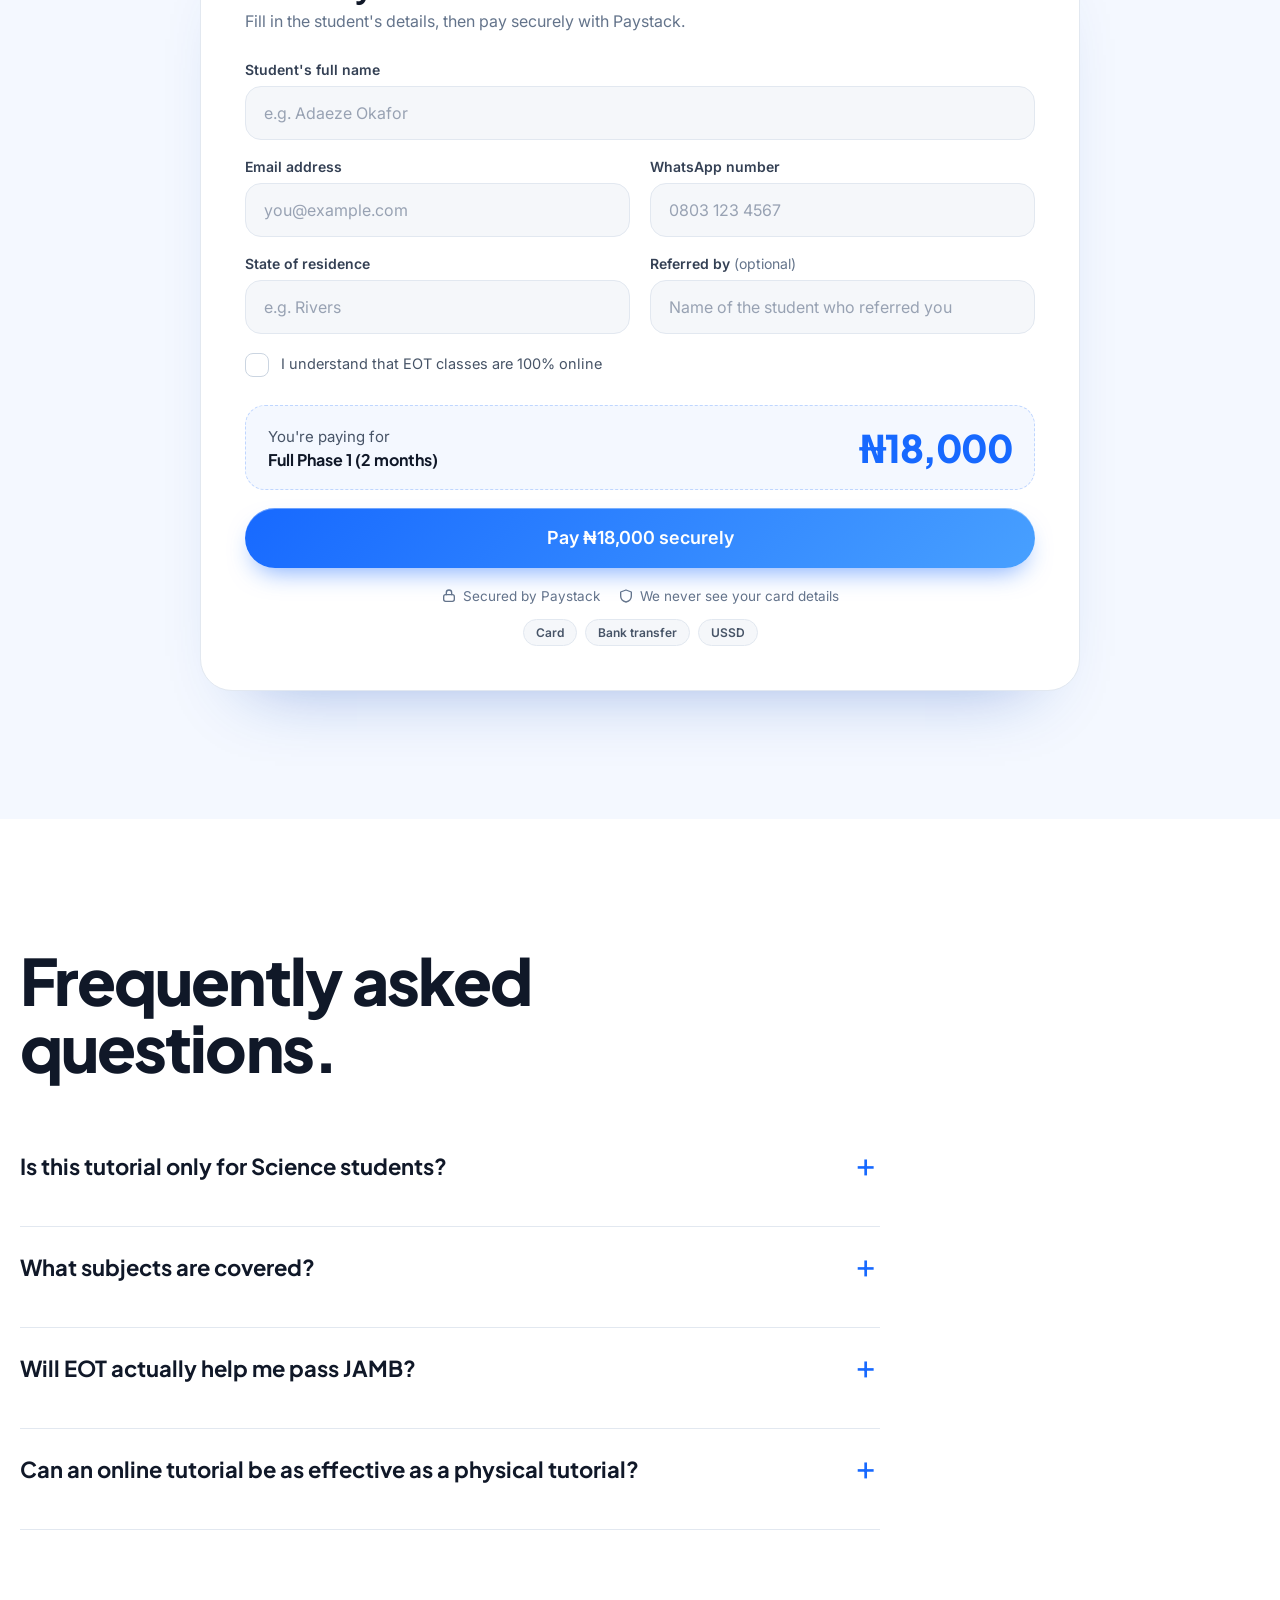
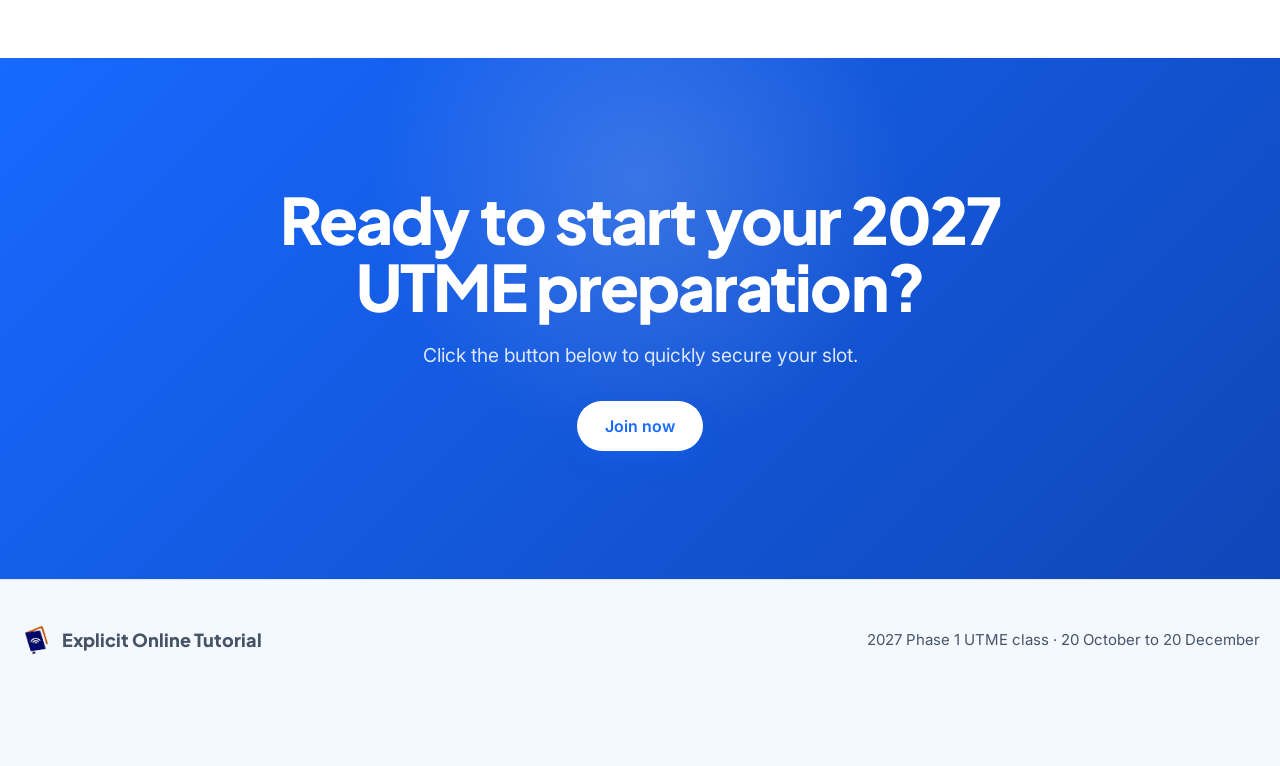
==== commit c53abf19: "Next Commit. Added Form to page" ====
--- a/index.html
+++ b/index.html
@@ -12,6 +12,7 @@
     href="https://fonts.googleapis.com/css2?family=Inter:wght@400;500;600&family=Plus+Jakarta+Sans:wght@600;700;800&display=swap"
     rel="stylesheet">
   <link rel="stylesheet" href="css/style.css">
+  <link rel="stylesheet" href="css/checkout.css">
 </head>
 
 <body>
@@ -85,8 +86,7 @@
               loading="lazy"></button></div>
       </div>
       <div class="w">
-        <p class="note">Student screenshots shared with EOT. Tap to enlarge. Past results do not guarantee future
-          scores.</p>
+        <p class="note">Student screenshots shared with EOT. Tap to enlarge.</p>
       </div>
     </section>
 
@@ -312,15 +312,40 @@
         <h2 data-reveal>It can be you, starting with a single step.</h2>
         <p class="lead" data-reveal>Our fee costs less than a full plate of rice from Chicken Republic, or a decent
           monthly data plan.</p>
-        <div class="pr">
-          <div class="plan" data-reveal><small>Pay monthly</small><b>₦10k</b>
-            <p>per month</p>
-          </div>
-          <div class="plan hi" data-reveal><small>Pay ahead for the entire Phase 1 tutorial</small><b>₦18k</b>
-            <p>for 2 months</p>
-          </div>
-        </div>
-        <a class="btn" data-join href="#enrol">Join now and secure your slot</a>
+
+        <form class="co" id="enrolForm" novalidate autocomplete="on">
+          <div class="pr" role="radiogroup" aria-label="Choose your plan">
+            <label class="plan" data-plan="monthly"><input type="radio" name="plan" value="monthly"><span class="tick" aria-hidden="true"></span><small>Pay monthly</small><b>₦10k</b>
+              <p>per month</p>
+            </label>
+            <label class="plan hi is-sel" data-plan="phase1"><input type="radio" name="plan" value="phase1" checked><span class="tick" aria-hidden="true"></span><small>Pay ahead for the entire Phase 1 tutorial</small><b>₦18k</b>
+              <p>for 2 months</p><span class="save">Save ₦2,000</span>
+            </label>
+          </div>
+
+          <div class="co-card">
+            <h3>Secure your slot</h3>
+            <p class="sub">Fill in the student's details, then pay securely with Paystack.</p>
+            <div class="cg">
+              <div class="fld full"><label class="t" for="f-name">Student's full name</label><input id="f-name" name="name" type="text" autocomplete="name" placeholder="e.g. Adaeze Okafor" required><span class="msg" role="alert"></span></div>
+              <div class="fld"><label class="t" for="f-email">Email address</label><input id="f-email" name="email" type="email" autocomplete="email" inputmode="email" placeholder="you@example.com" required><span class="msg" role="alert"></span></div>
+              <div class="fld"><label class="t" for="f-phone">WhatsApp number</label><input id="f-phone" name="phone" type="tel" autocomplete="tel" inputmode="tel" placeholder="0803 123 4567" required><span class="msg" role="alert"></span></div>
+              <div class="fld"><label class="t" for="f-state">State of residence</label><input id="f-state" name="state" type="text" autocomplete="address-level1" placeholder="e.g. Rivers" required><span class="msg" role="alert"></span></div>
+              <div class="fld"><label class="t" for="f-ref">Referred by <em>(optional)</em></label><input id="f-ref" name="referral" type="text" placeholder="Name of the student who referred you"></div>
+              <div class="fld full"><label class="agree"><input type="checkbox" name="agree"><span>I understand that EOT classes are 100% online</span></label></div>
+            </div>
+
+            <div class="sum"><span>You're paying for<strong id="coPlan">Full Phase 1 (2 months)</strong></span><b id="coTotal">₦18,000</b></div>
+            <p class="co-err" id="coError" role="alert" hidden></p>
+            <button class="btn pay" id="payBtn" type="submit"><span class="spin" aria-hidden="true"></span><span class="lbl">Pay ₦18,000 securely</span></button>
+
+            <div class="secure">
+              <span><svg viewBox="0 0 24 24" fill="none" stroke="currentColor" stroke-width="2" stroke-linecap="round" stroke-linejoin="round"><rect x="4" y="10" width="16" height="10" rx="3"/><path d="M8 10V7a4 4 0 018 0v3"/></svg>Secured by Paystack</span>
+              <span><svg viewBox="0 0 24 24" fill="none" stroke="currentColor" stroke-width="2" stroke-linecap="round" stroke-linejoin="round"><path d="M12 3l8 3v6c0 5-3.5 8-8 9-4.5-1-8-4-8-9V6z"/></svg>We never see your card details</span>
+            </div>
+            <div class="cards" aria-label="Payment methods"><i>Card</i><i>Bank transfer</i><i>USSD</i></div>
+          </div>
+        </form>
       </div>
     </section>
 
@@ -395,10 +420,13 @@
   </footer>
   <dialog id="dl"><button id="dx" aria-label="Close">✕</button><img id="di" alt="Enlarged screenshot"></dialog>
   <script>var JOIN_URL = "#enrol"; /* replace with the real enrolment link */document.querySelectorAll("[data-join]").forEach(function (a) { a.href = JOIN_URL })</script>
+  <script src="https://js.paystack.co/v2/inline.js"></script>
+  <script src="js/config.js"></script>
   <script src="js/gsap.min.js"></script>
   <script src="js/ScrollTrigger.min.js"></script>
   <script src="js/ui.js"></script>
   <script src="js/main.js"></script>
+  <script src="js/checkout.js"></script>
 </body>
 
 </html>
--- a/css/checkout.css
+++ b/css/checkout.css
@@ -0,0 +1,102 @@
+/* EOT checkout + success page. Uses the tokens from style.css (--blue, --elec, --line, --ink ...). */
+.sr { position: absolute; width: 1px; height: 1px; overflow: hidden; clip: rect(0 0 0 0); white-space: nowrap }
+
+.co { max-width: 880px; margin: 0 auto; text-align: left }
+.co .pr { margin: 48px auto 24px; border: 0; padding: 0 }
+
+/* selectable plans (keeps the .plan look from style.css) */
+label.plan { display: block; cursor: pointer; transition: transform .2s, box-shadow .25s, border-color .2s }
+label.plan:hover { transform: translateY(-3px) }
+label.plan input { position: absolute; opacity: 0; pointer-events: none }
+label.plan:focus-within { outline: 3px solid var(--elec); outline-offset: 4px }
+.plan .tick { position: absolute; top: 22px; right: 22px; width: 30px; height: 30px; border-radius: 50%; border: 2px solid var(--line); background: #fff; display: grid; place-items: center; transition: .2s; z-index: 2 }
+.plan .tick::after { content: ""; width: 9px; height: 15px; border: solid #fff; border-width: 0 3px 3px 0; transform: translateY(-1px) rotate(45deg) scale(0); transition: transform .2s .05s }
+.plan.is-sel { border-color: var(--blue); box-shadow: 0 0 0 4px rgba(23, 105, 255, .14), 0 34px 50px -34px rgba(23, 105, 255, .75) }
+.plan.is-sel .tick { background: linear-gradient(135deg, var(--blue), var(--elec)); border-color: transparent }
+.plan.is-sel .tick::after { transform: translateY(-1px) rotate(45deg) scale(1) }
+.plan:not(.is-sel):not(.hi) { opacity: .92 }
+.plan .save { display: inline-block; margin-top: 10px; padding: 4px 12px; border-radius: 99px; background: var(--ice); color: var(--deep); font: 600 13px var(--b) }
+
+/* details card */
+.co-card { background: #fff; border: 1px solid var(--line); border-radius: 32px; padding: clamp(24px, 4vw, 44px); box-shadow: 0 40px 70px -50px rgba(16, 71, 184, .45) }
+.co-card h3 { font-size: clamp(24px, 3vw, 32px); margin-bottom: 6px }
+.co-card .sub { color: var(--slate); margin-bottom: 26px; font-size: 16px }
+.cg { display: grid; grid-template-columns: 1fr 1fr; gap: 18px 20px }
+.cg .full { grid-column: 1 / -1 }
+.fld label.t { display: block; font: 600 14px var(--b); margin-bottom: 8px; color: #344054 }
+.fld label.t em { font-style: normal; font-weight: 400; color: var(--slate) }
+.fld input[type=text], .fld input[type=email], .fld input[type=tel] {
+  width: 100%; min-height: 54px; padding: 0 18px; border-radius: 16px; border: 1.5px solid var(--line);
+  background: var(--grey); font: 400 16px var(--b); color: var(--ink); transition: border-color .2s, box-shadow .2s, background .2s
+}
+.fld input::placeholder { color: #98A2B3 }
+.fld input:hover { border-color: #CBD5E1 }
+.fld input:focus { outline: 0; background: #fff; border-color: var(--blue); box-shadow: 0 0 0 4px rgba(23, 105, 255, .14) }
+.fld.bad input { border-color: #E5484D; background: #FFF6F6; box-shadow: none }
+.fld .msg { display: block; min-height: 0; margin-top: 6px; font-size: 13.5px; color: #C4262B }
+.fld .msg:empty { display: none }
+
+.agree { display: flex; gap: 12px; align-items: flex-start; font-size: 14.5px; color: #475467; cursor: pointer }
+.agree input { appearance: none; flex: none; width: 24px; height: 24px; margin: 1px 0 0; border: 1.5px solid #CBD5E1; border-radius: 8px; background: #fff; display: grid; place-items: center; cursor: pointer; transition: .2s }
+.agree input::after { content: ""; width: 6px; height: 11px; border: solid #fff; border-width: 0 2.5px 2.5px 0; transform: rotate(45deg) scale(0); transition: transform .15s }
+.agree input:checked { background: var(--blue); border-color: var(--blue) }
+.agree input:checked::after { transform: rotate(45deg) scale(1) }
+.agree input:focus-visible { outline: 3px solid var(--elec); outline-offset: 2px }
+.fld.bad .agree { color: #C4262B }
+.fld.bad .agree input { border-color: #E5484D }
+
+.sum { display: flex; justify-content: space-between; align-items: center; gap: 16px; margin: 28px 0 18px; padding: 18px 22px; border-radius: 20px; background: var(--pale); border: 1px dashed #BFD6FF }
+.sum span { color: #475467; font-size: 15px }
+.sum span strong { display: block; color: var(--ink); font: 700 16px var(--d) }
+.sum b { font: 800 clamp(28px, 4vw, 38px) var(--d); letter-spacing: -.04em; color: var(--blue) }
+
+.co-err { margin: 0 0 16px; padding: 14px 18px; border-radius: 16px; background: #FFF1F1; border: 1px solid #FFC9CB; color: #A61B20; font-size: 15px }
+.co-err[hidden] { display: none }
+
+.pay { width: 100%; min-height: 60px; font-size: 18px; position: relative; gap: 12px }
+.pay[disabled] { cursor: progress; filter: saturate(.8); transform: none }
+.pay .spin { display: none; width: 20px; height: 20px; border-radius: 50%; border: 3px solid rgba(255, 255, 255, .4); border-top-color: #fff; animation: cospin .7s linear infinite }
+.pay.busy .spin { display: block }
+@keyframes cospin { to { transform: rotate(360deg) } }
+
+.secure { display: flex; flex-wrap: wrap; justify-content: center; gap: 8px 18px; margin-top: 18px; font-size: 13.5px; color: var(--slate) }
+.secure span { display: inline-flex; align-items: center; gap: 6px }
+.secure svg { width: 16px; height: 16px; flex: none }
+.cards { display: flex; flex-wrap: wrap; justify-content: center; gap: 8px; margin-top: 12px }
+.cards i { font: 600 12px var(--b); font-style: normal; padding: 5px 12px; border-radius: 99px; background: var(--grey); border: 1px solid var(--line); color: #475467 }
+
+@media (max-width: 640px) {
+  .cg { grid-template-columns: 1fr }
+  .co-card { border-radius: 26px }
+  .sum { flex-direction: column; align-items: flex-start }
+}
+
+/* ---------- return / success page ---------- */
+.rp { min-height: 100vh; display: flex; flex-direction: column; background: radial-gradient(900px 480px at 50% -10%, var(--ice), transparent 70%), var(--pale) }
+.rp-top { padding: 22px 0 }
+.rp-main { flex: 1; display: grid; place-items: center; padding: 20px 0 80px }
+.rc { width: min(620px, 100% - 40px); background: #fff; border: 1px solid var(--line); border-radius: 36px; padding: clamp(28px, 5vw, 52px); text-align: center; box-shadow: 0 50px 80px -56px rgba(16, 71, 184, .55); animation: rcin .6s cubic-bezier(.16, 1, .3, 1) both }
+@keyframes rcin { from { opacity: 0; transform: translateY(24px) scale(.98) } }
+.rc h1 { font-size: clamp(30px, 5vw, 44px); margin: 22px 0 12px }
+.rc p.l { color: #475467; max-width: 46ch; margin: 0 auto }
+.ico { width: 92px; height: 92px; border-radius: 50%; margin: 0 auto; display: grid; place-items: center; position: relative }
+.ico svg { width: 44px; height: 44px }
+.ico.ok { background: linear-gradient(135deg, var(--blue), var(--elec)); color: #fff; box-shadow: 0 20px 40px -14px rgba(23, 105, 255, .7) }
+.ico.ok::before { content: ""; position: absolute; inset: -10px; border-radius: 50%; border: 2px solid var(--elec); opacity: 0; animation: icoping 1.8s ease-out .3s 2 }
+@keyframes icoping { from { opacity: .7; transform: scale(.85) } to { opacity: 0; transform: scale(1.25) } }
+.ico.bad { background: #FFF1F1; color: #E5484D; border: 2px solid #FFC9CB }
+.ico.wait { background: var(--ice); color: var(--blue) }
+.ico.wait .ring { width: 44px; height: 44px; border-radius: 50%; border: 5px solid #BFD6FF; border-top-color: var(--blue); animation: cospin .8s linear infinite }
+.rcpt { margin: 30px 0 6px; text-align: left; border: 1px dashed #BFD6FF; background: var(--pale); border-radius: 22px; padding: 6px 22px }
+.rcpt div { display: flex; justify-content: space-between; gap: 18px; padding: 13px 0; border-bottom: 1px solid var(--line); font-size: 15.5px }
+.rcpt div:last-child { border: 0 }
+.rcpt dt { color: var(--slate) }
+.rcpt dd { margin: 0; font-weight: 600; text-align: right; word-break: break-word }
+.rcpt .ref { font-family: ui-monospace, SFMono-Regular, Menlo, monospace; font-size: 14px }
+.copy { margin-left: 8px; border: 0; background: var(--ice); color: var(--deep); font: 600 12px var(--b); padding: 4px 10px; border-radius: 99px; cursor: pointer }
+.next { text-align: left; margin: 28px 0 0; padding: 0; list-style: none; counter-reset: n }
+.next li { counter-increment: n; display: flex; gap: 14px; padding: 10px 0; color: #344054; font-size: 15.5px }
+.next li::before { content: counter(n); flex: none; width: 28px; height: 28px; border-radius: 50%; background: var(--ice); color: var(--deep); font: 700 14px var(--d); display: grid; place-items: center }
+.acts { display: flex; flex-wrap: wrap; gap: 12px; justify-content: center; margin-top: 28px }
+.rc .fine { margin-top: 22px; font-size: 13.5px; color: var(--slate) }
+.rc[hidden], .rs[hidden] { display: none }
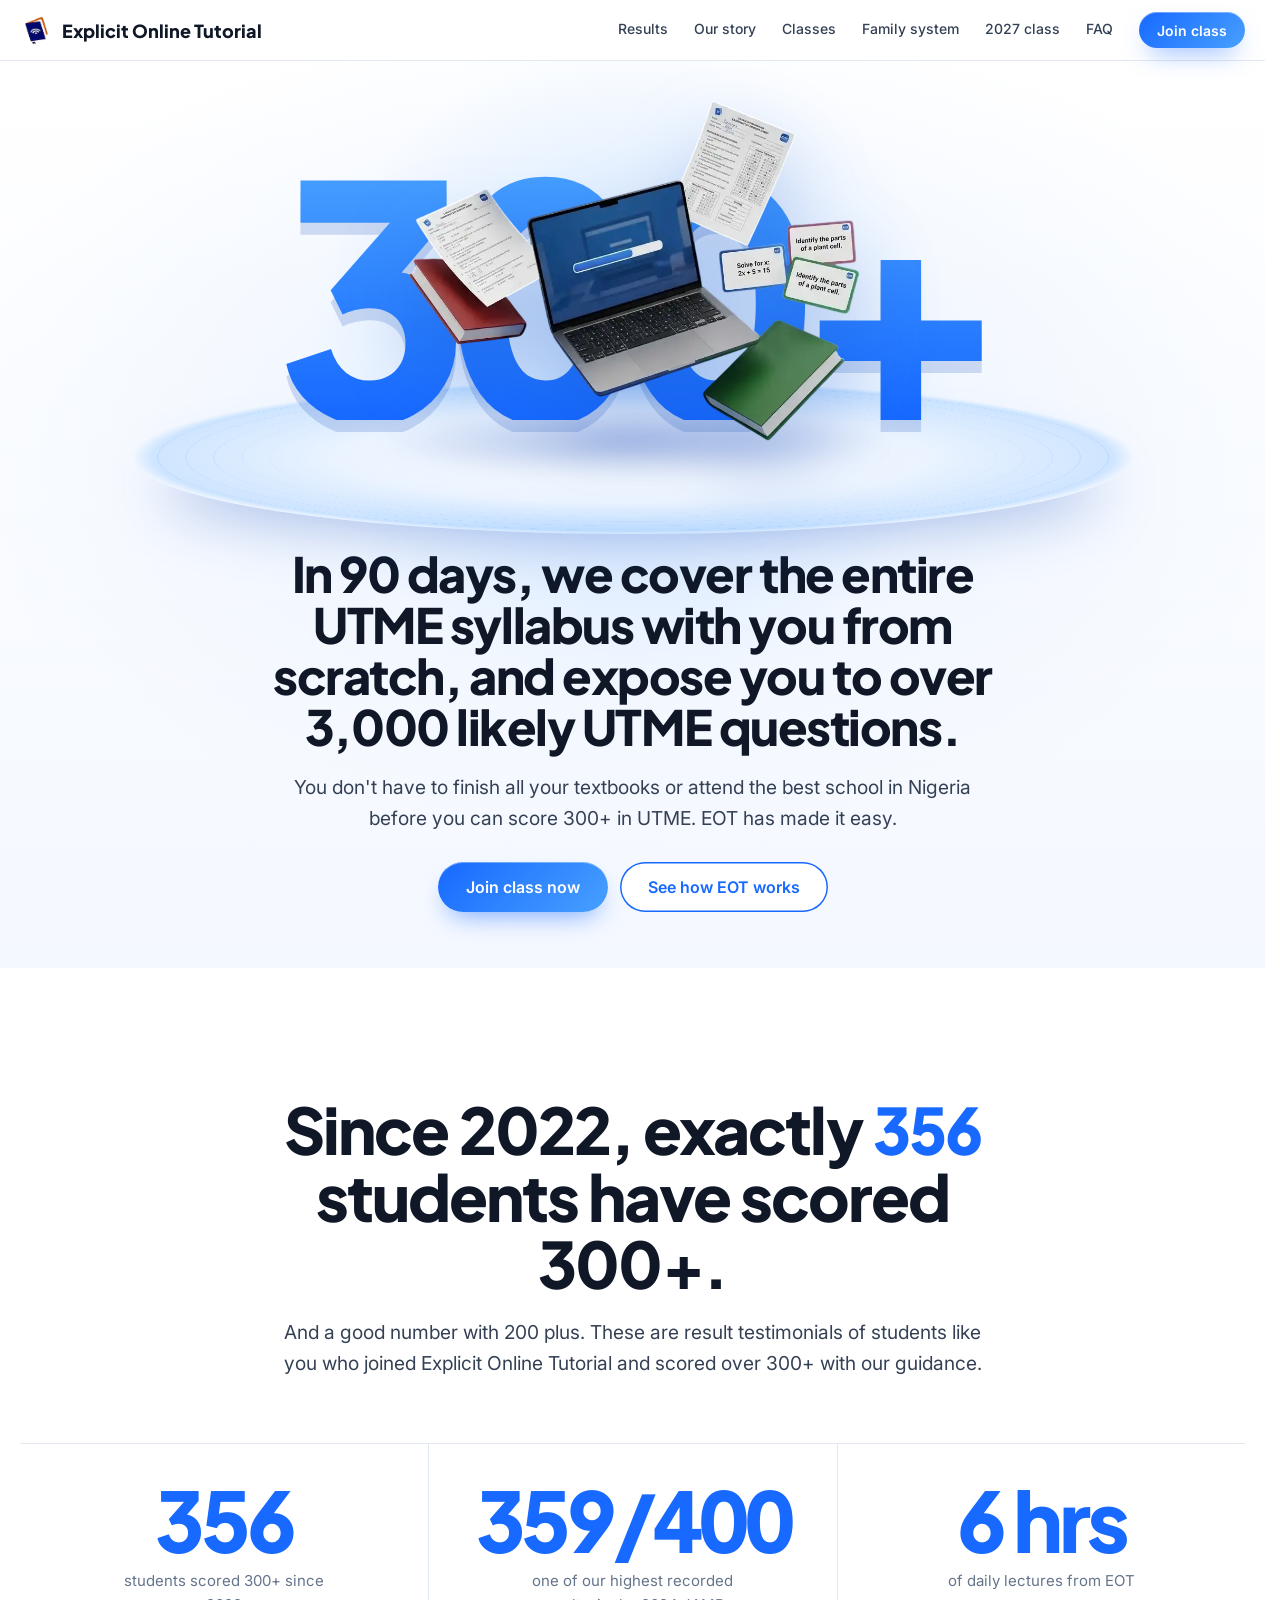
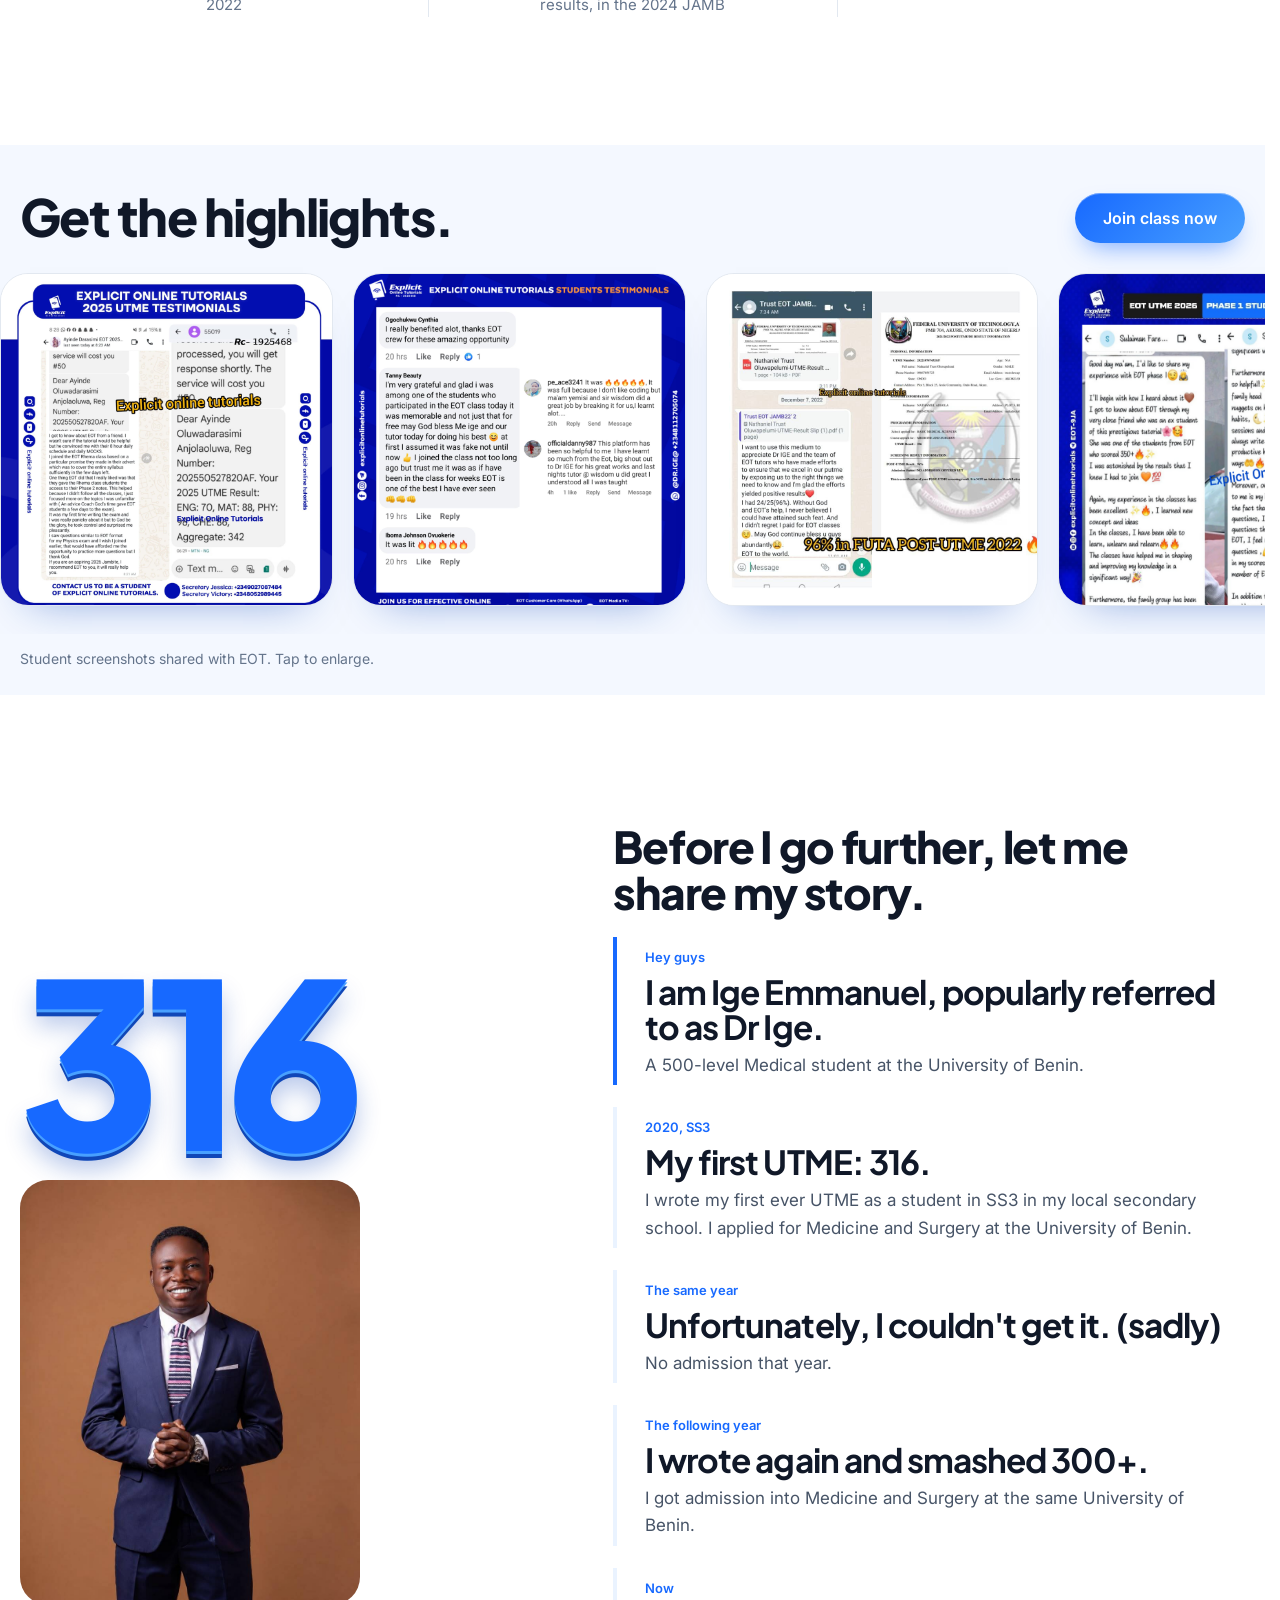
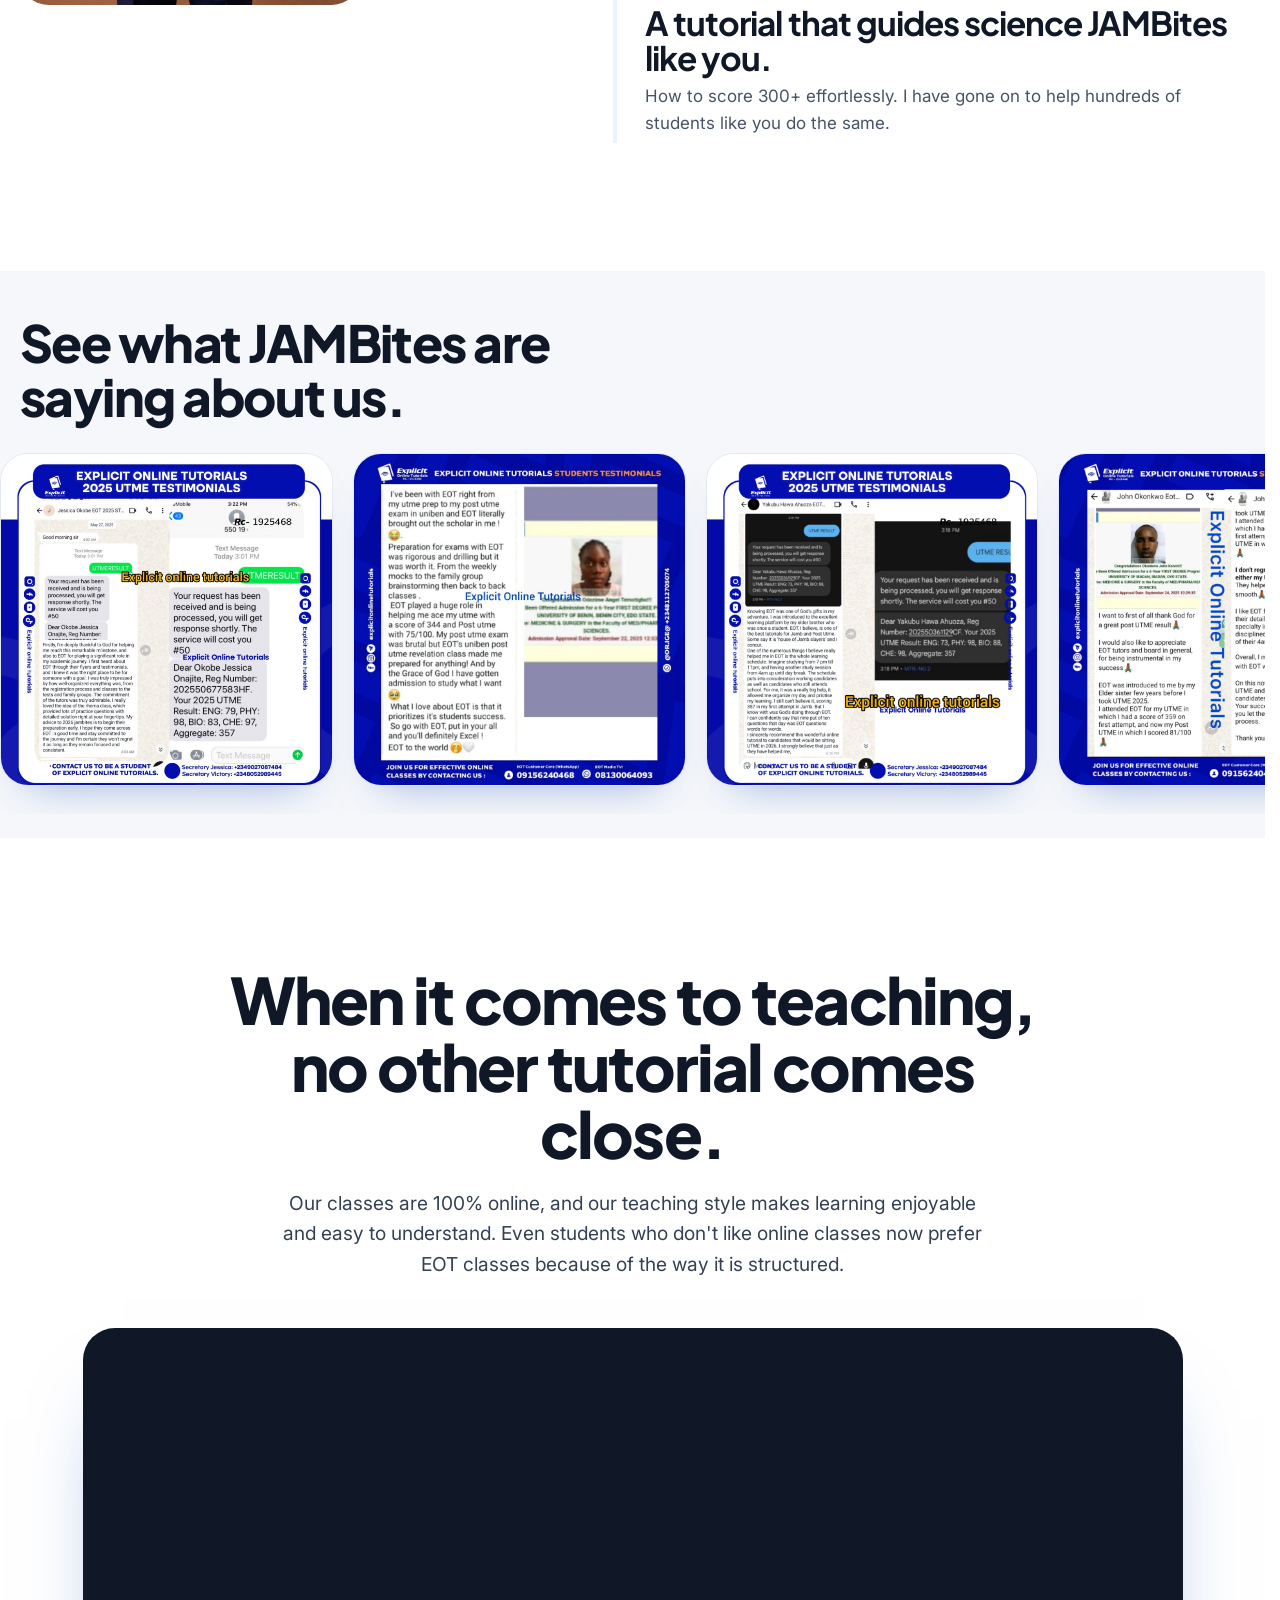
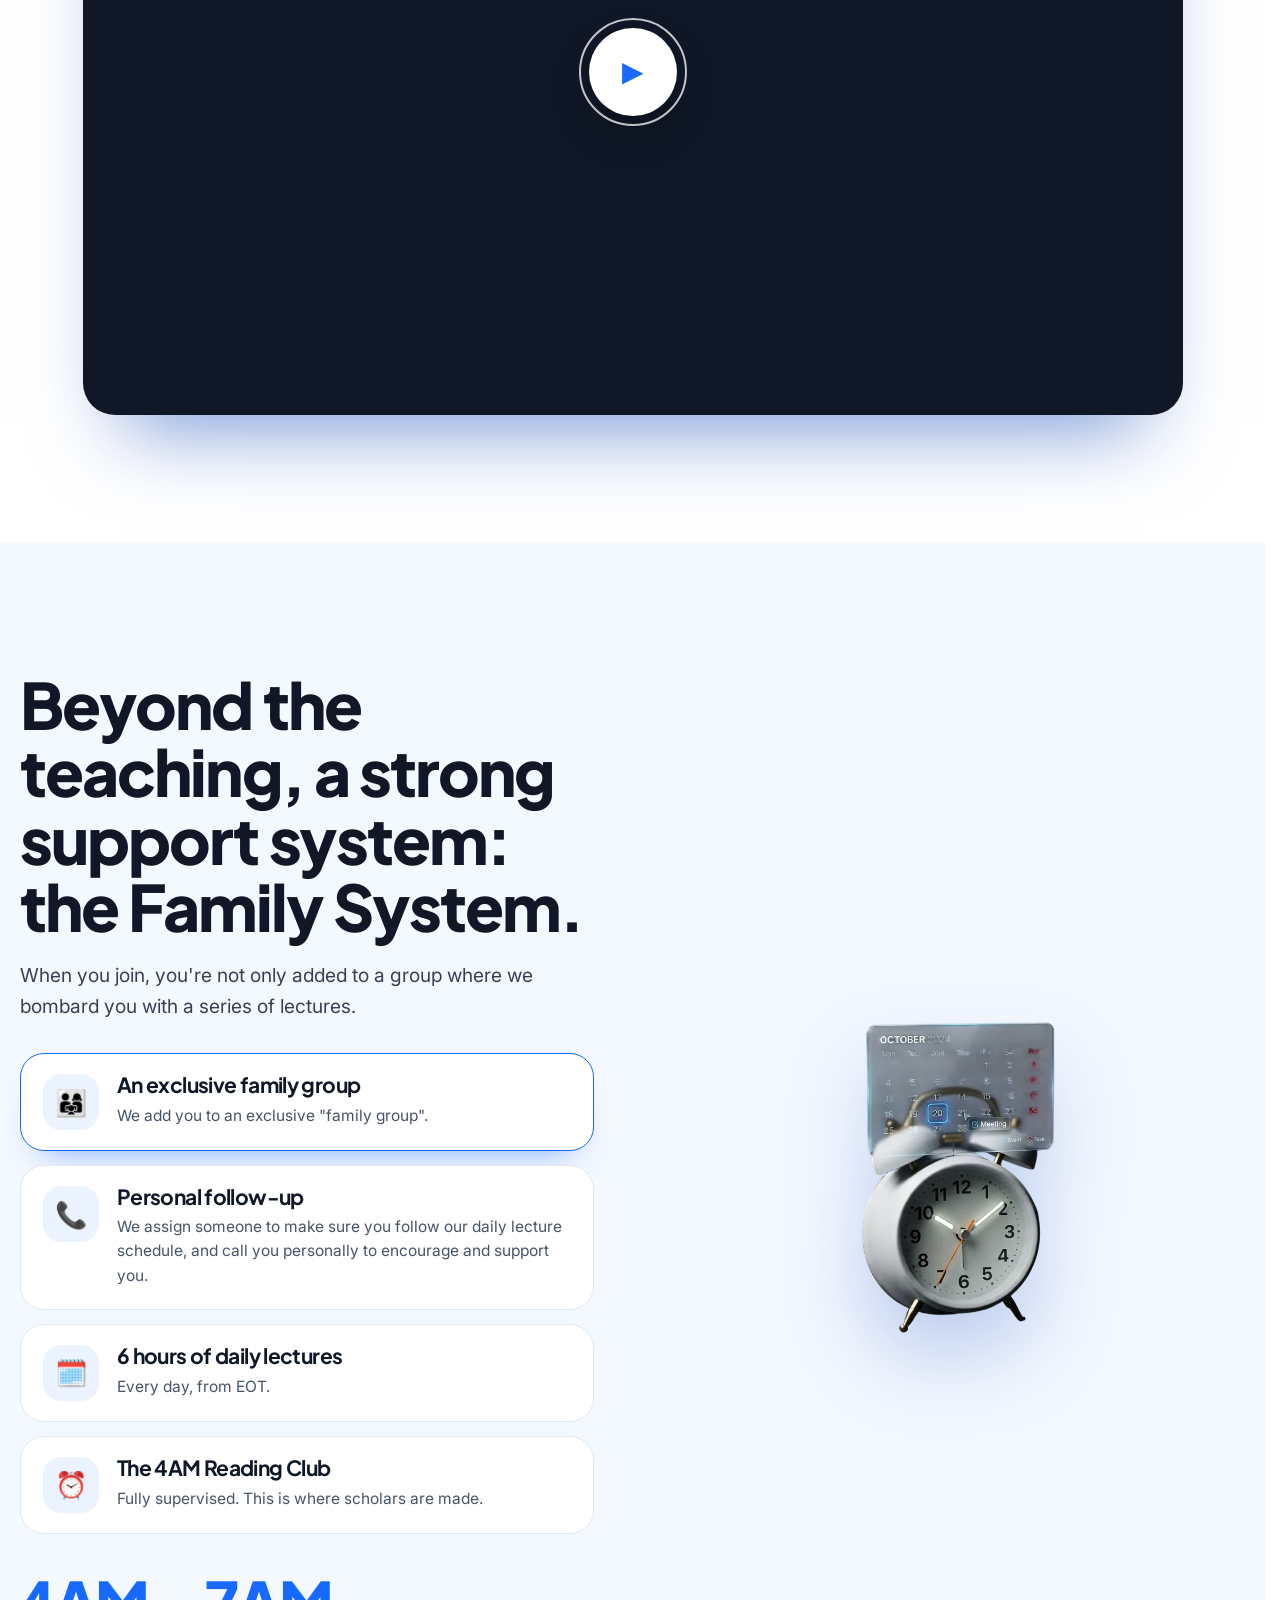
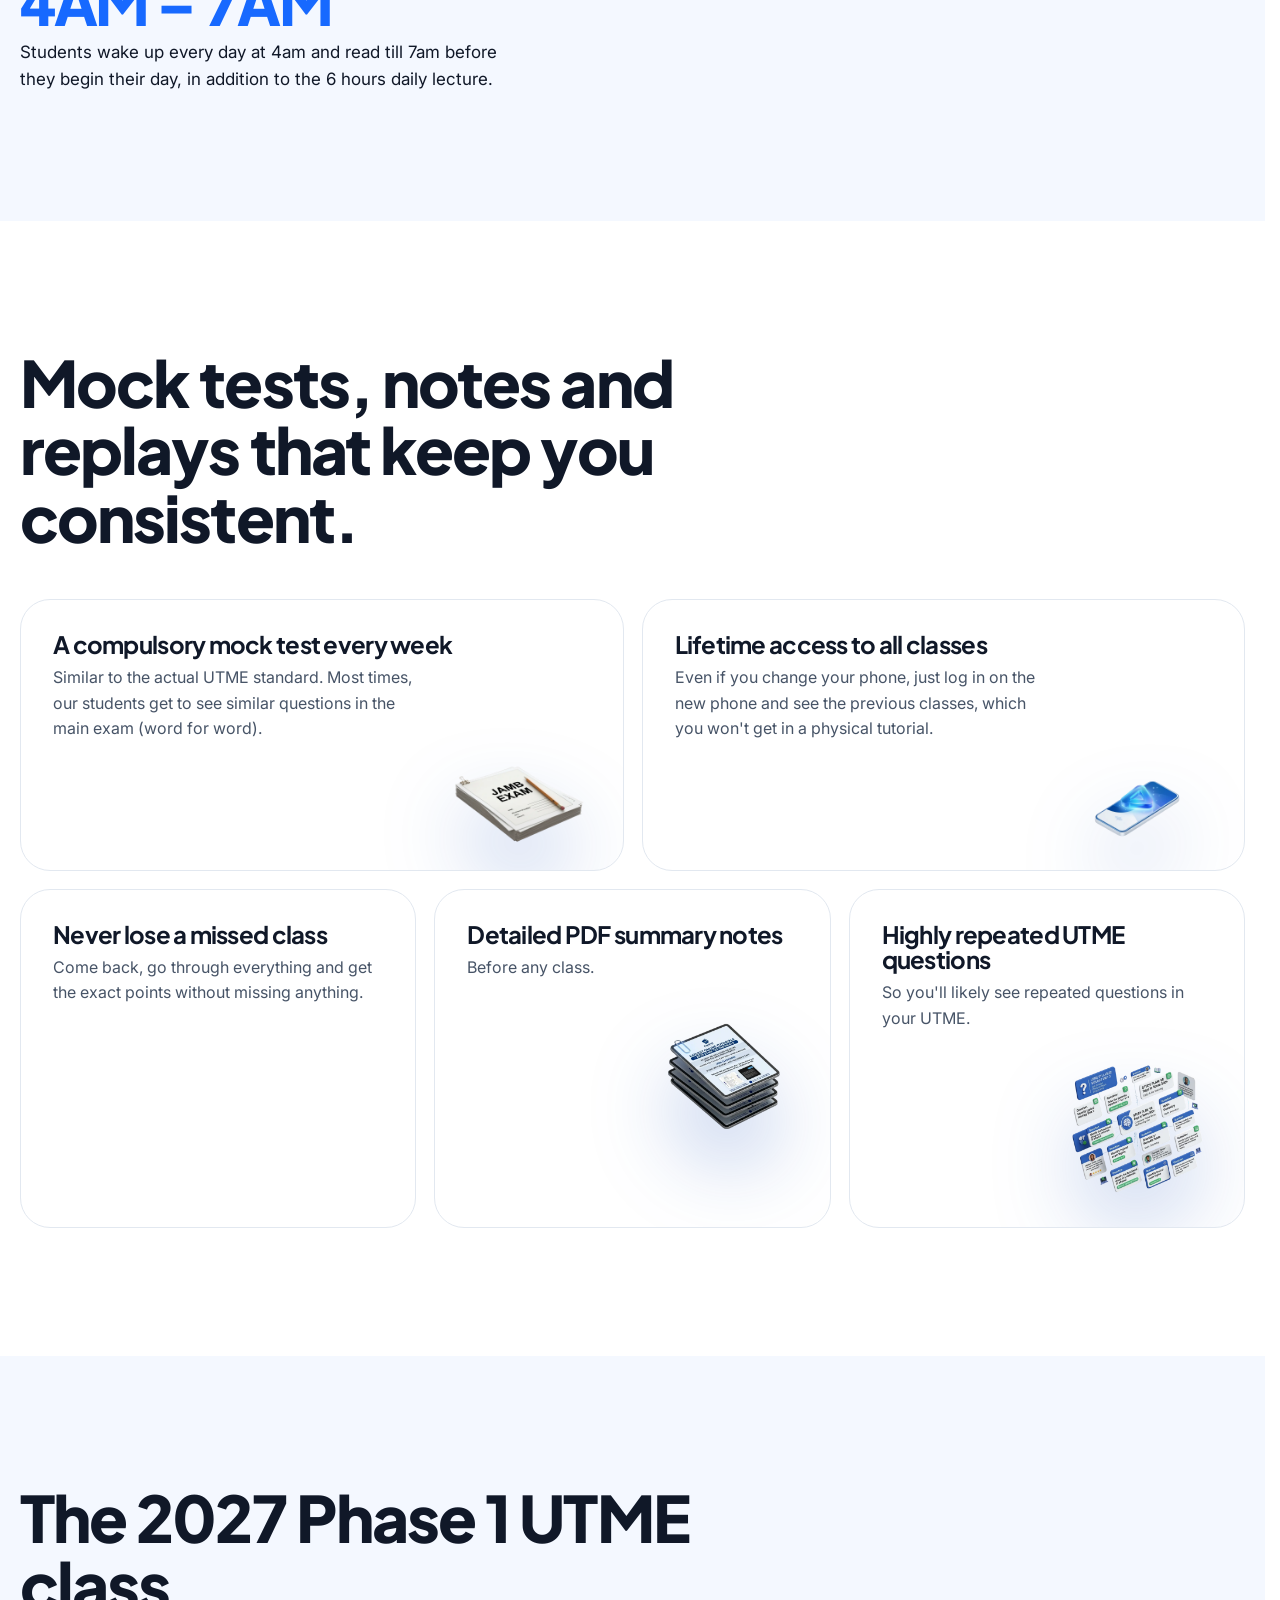
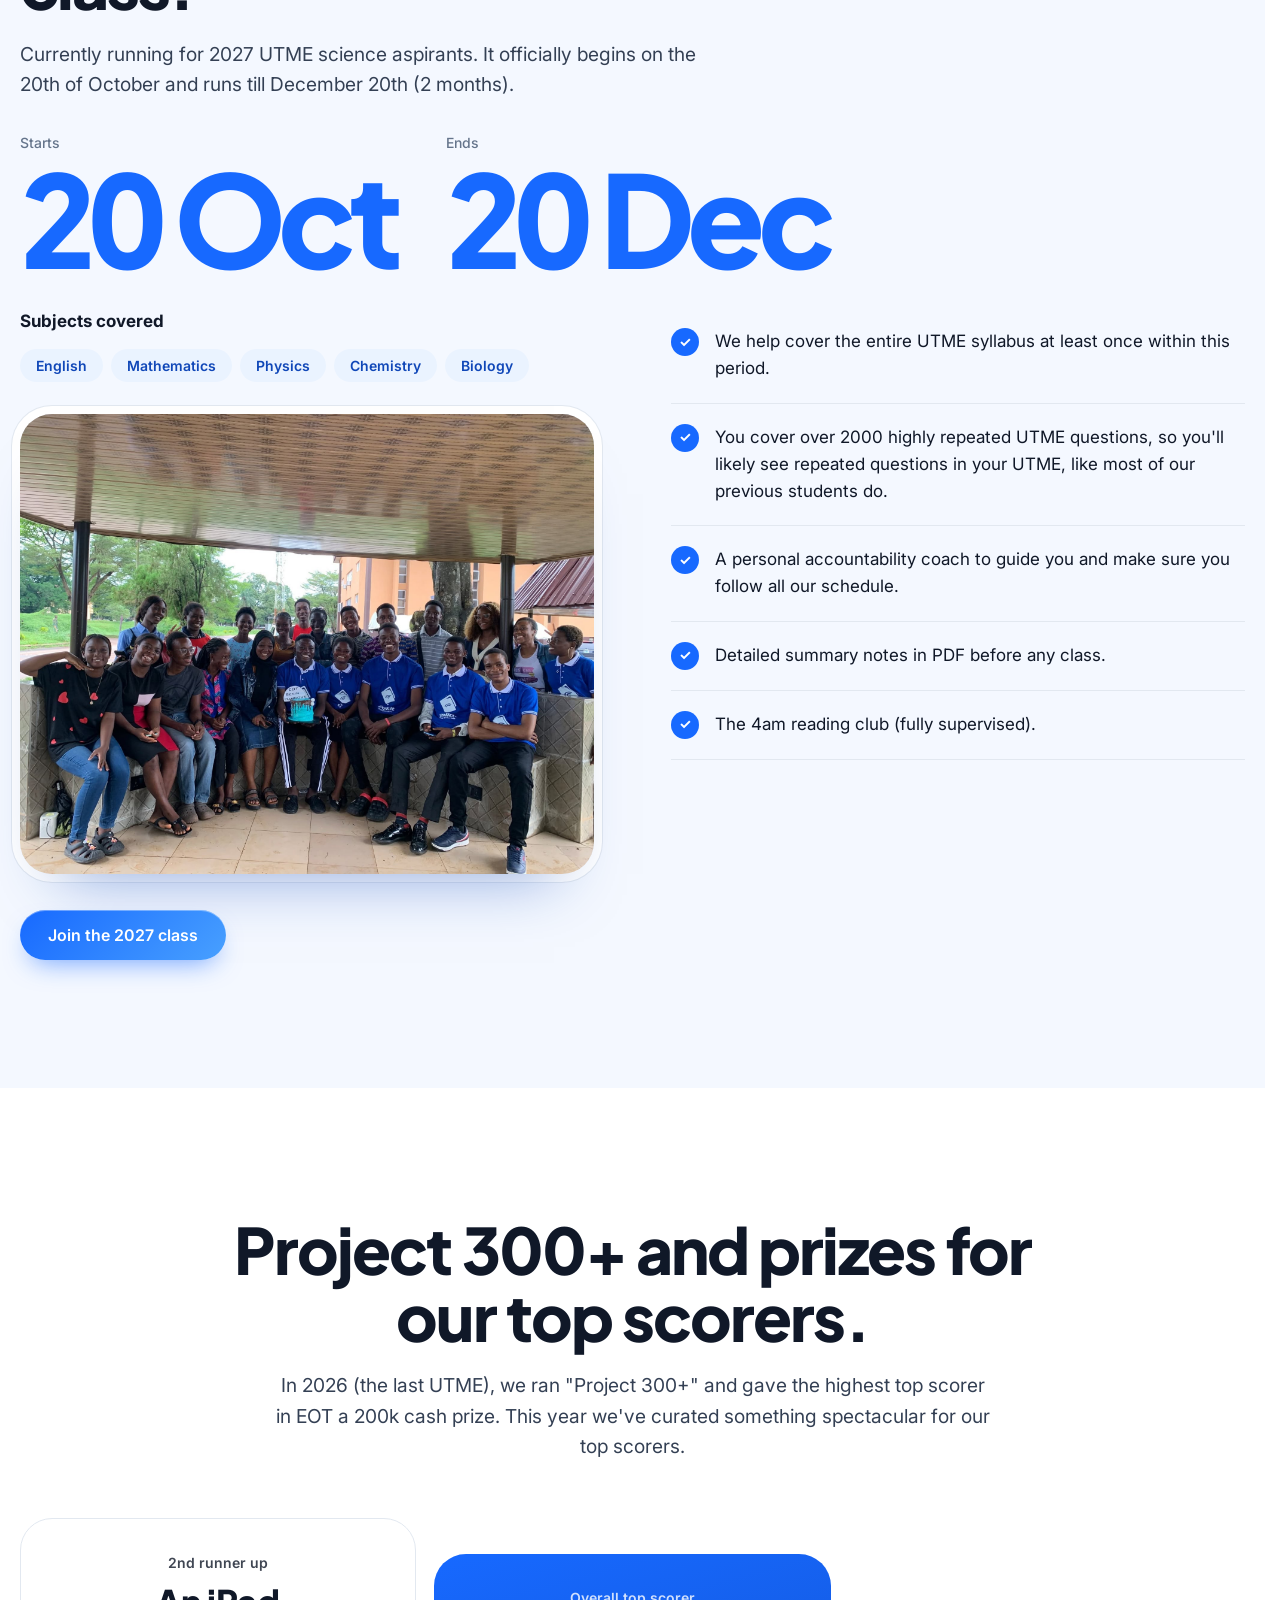
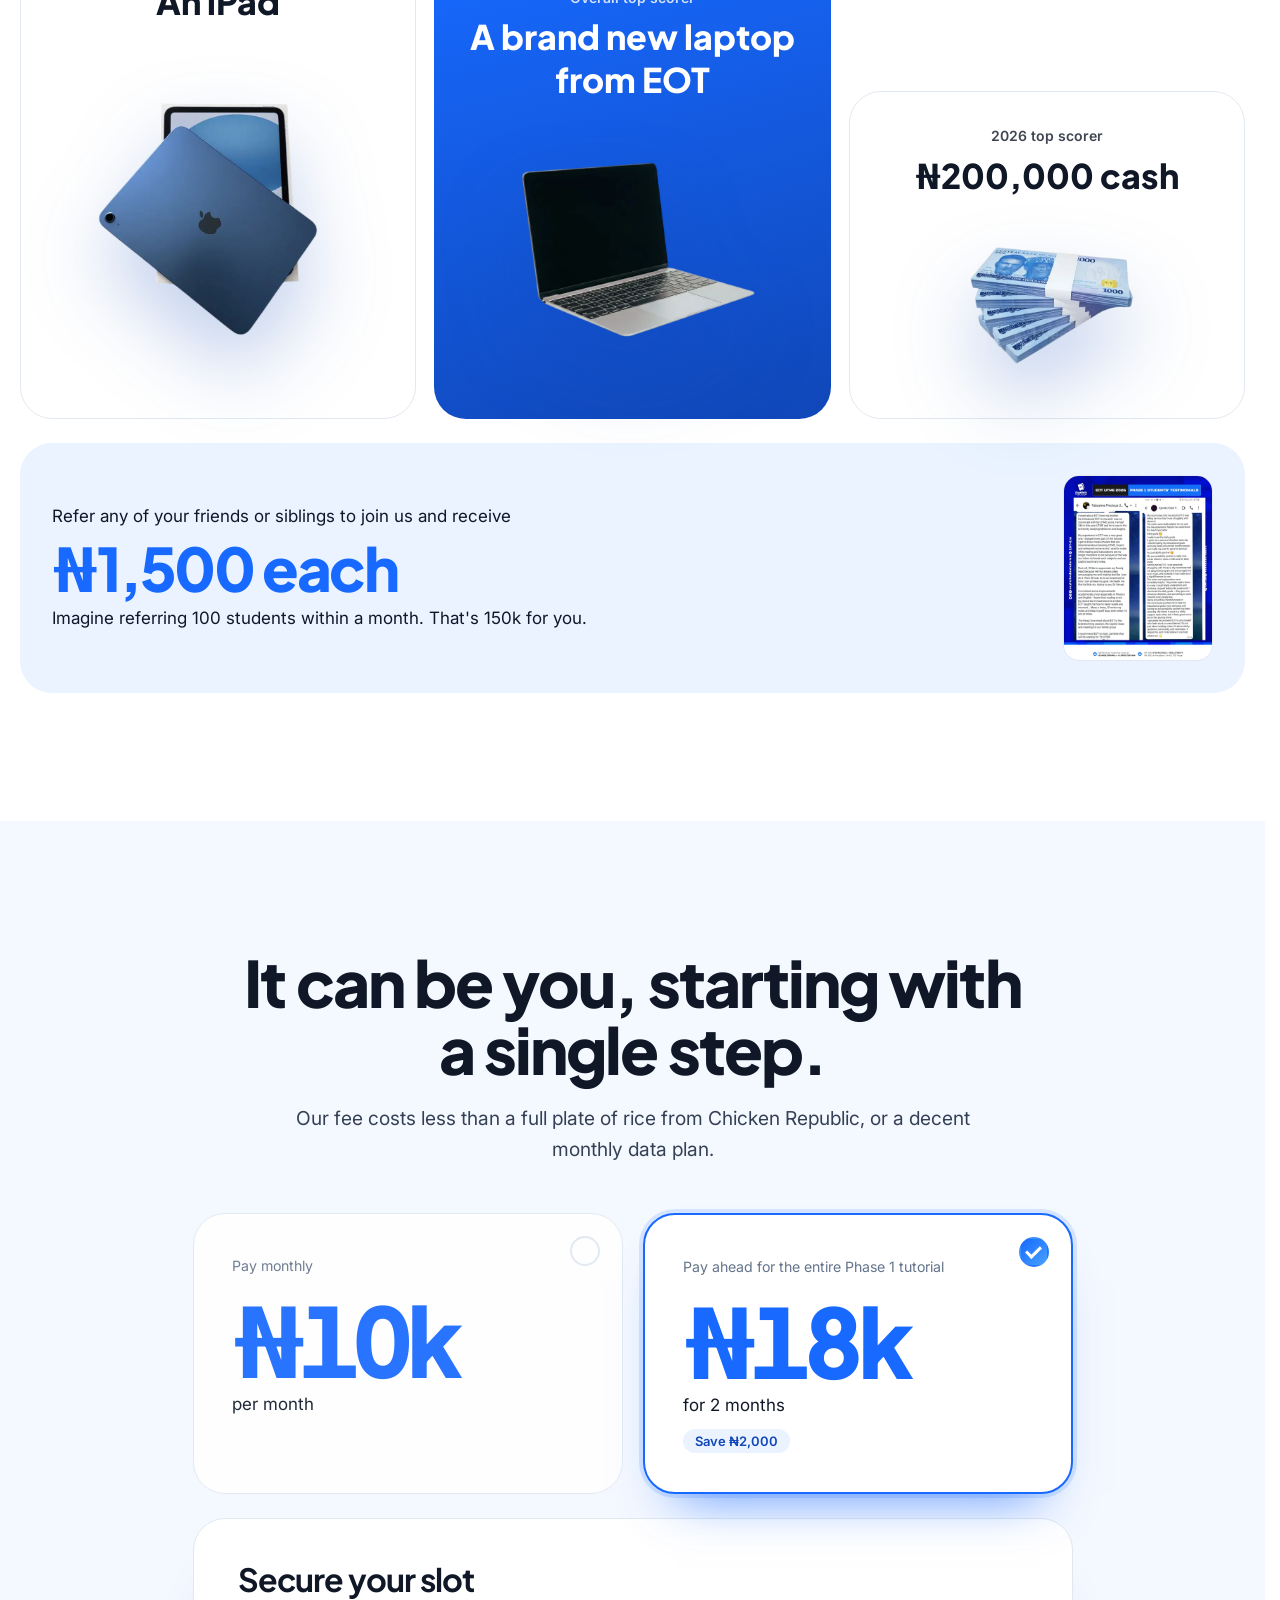
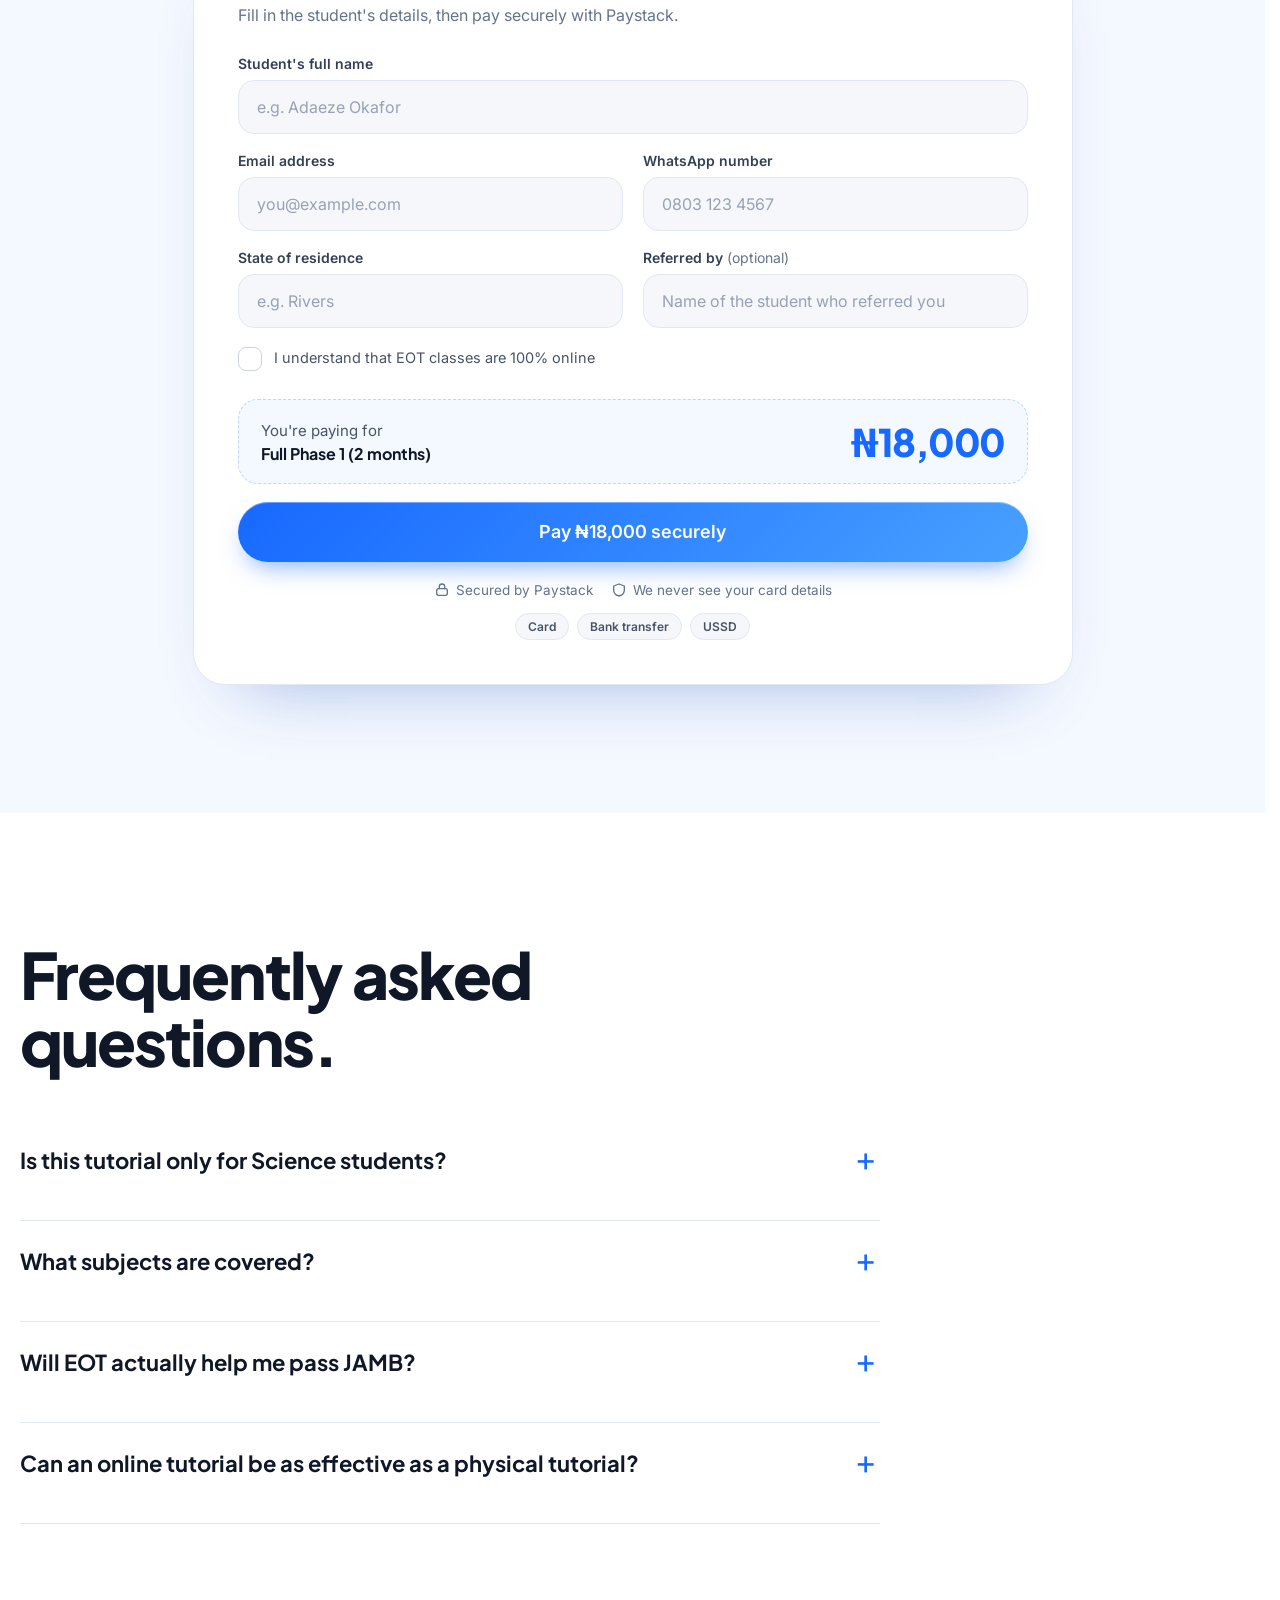
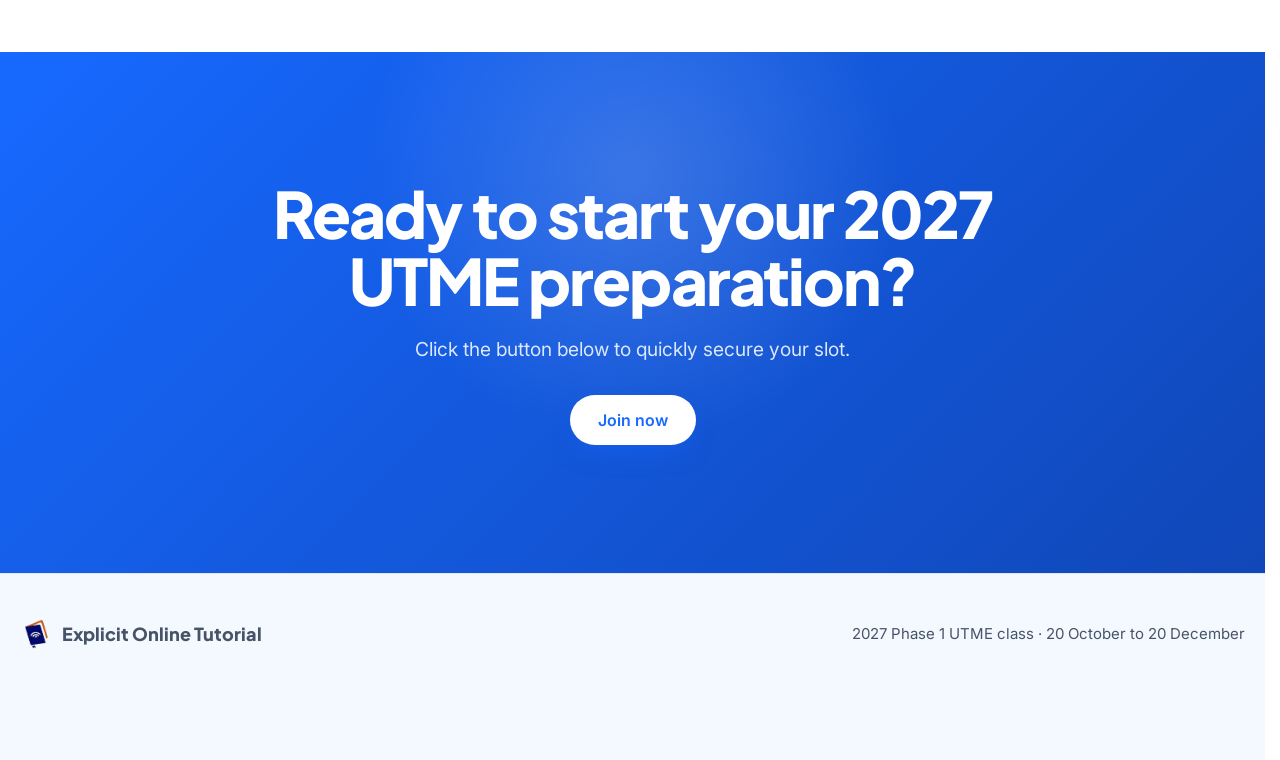
==== commit 8f307cf8: "Next Commit. Added Form to page. Added preloader to page" ====
--- a/index.html
+++ b/index.html
@@ -1,5 +1,5 @@
 <!DOCTYPE html>
-<html lang="en">
+<html lang="en" class="is-loading">
 
 <head>
   <meta charset="utf-8">
@@ -11,13 +11,49 @@
   <link
     href="https://fonts.googleapis.com/css2?family=Inter:wght@400;500;600&family=Plus+Jakarta+Sans:wght@600;700;800&display=swap"
     rel="stylesheet">
+  <style id="eot-boot">
+    html{scrollbar-gutter:stable}
+    html.is-loading,html.is-loading body{overflow:hidden}
+    #loader{position:fixed;inset:0;z-index:9999;display:grid;place-items:center;background:radial-gradient(900px 520px at 50% 28%,#EAF3FF,transparent 70%),#fff;transition:opacity .45s .05s ease,visibility 0s .5s}
+    #loader.is-done{opacity:0;visibility:hidden;pointer-events:none}
+    .ld-box{width:min(340px,80vw);text-align:center;transition:transform .6s cubic-bezier(.16,1,.3,1),opacity .4s,filter .45s}
+    #loader.is-done .ld-box{transform:scale(1.5);opacity:0;filter:blur(10px)}
+    .ld-logo{position:relative;width:96px;height:96px;margin:0 auto 22px;display:grid;place-items:center;border-radius:28px;background:#fff;box-shadow:0 24px 50px -22px rgba(23,105,255,.55),0 0 0 1px #E2E8F0;animation:ldfloat 2.6s ease-in-out infinite}
+    .ld-logo img{width:62px;height:62px;object-fit:contain;position:relative}
+    .ld-logo i{position:absolute;inset:-12px;border-radius:36px;border:2px solid #48A0FF;opacity:0;animation:ldping 2s ease-out infinite}
+    .ld-logo i:nth-child(2){animation-delay:1s}
+    .ld-fallback{position:absolute;font:800 26px/1 'Plus Jakarta Sans',system-ui,sans-serif;color:#1769FF;letter-spacing:-.04em}
+    .ld-logo:not(.nologo) .ld-fallback{display:none}
+    .ld-name{font:700 18px/1.2 'Plus Jakarta Sans',system-ui,sans-serif;color:#101828;letter-spacing:-.02em}
+    .ld-track{height:6px;border-radius:99px;background:#E2E8F0;overflow:hidden;margin:22px 0 12px}
+    .ld-bar{height:100%;width:100%;transform-origin:0 50%;transform:scaleX(0);background:linear-gradient(90deg,#1769FF,#48A0FF);border-radius:99px}
+    .ld-meta{display:flex;justify-content:space-between;gap:12px;font:500 13.5px Inter,system-ui,sans-serif;color:#64748B}
+    .ld-pct{font-variant-numeric:tabular-nums;font-weight:600;color:#1769FF}
+    @keyframes ldping{from{opacity:.65;transform:scale(.88)}to{opacity:0;transform:scale(1.3)}}
+    @keyframes ldfloat{50%{transform:translateY(-6px)}}
+    /* lazy images fade in once loaded (only active when lazy.js is running) */
+    .lz-on img[loading="lazy"]:not(.is-in){opacity:0}
+    .lz-on img.is-in{animation:lzin .8s ease backwards}
+    @keyframes lzin{from{opacity:0;transform:scale(1.03)}}
+    @media (prefers-reduced-motion:reduce){.ld-logo,.ld-logo i{animation:none}.ld-box,#loader{transition-duration:.01s!important}.lz-on img.is-in{animation:none}}
+  </style>
+  <noscript><style>#loader{display:none!important}html.is-loading,html.is-loading body{overflow:auto!important}.lz-on img[loading="lazy"]{opacity:1!important}</style></noscript>
   <link rel="stylesheet" href="css/style.css">
   <link rel="stylesheet" href="css/checkout.css">
 </head>
 
 <body>
+  <div id="loader" role="status" aria-live="polite" aria-label="Loading Explicit Online Tutorial">
+    <div class="ld-box">
+      <div class="ld-logo"><i></i><i></i><b class="ld-fallback">EOT</b><img src="assets/img/eot-logo.png" alt="" width="62" height="62" data-critical decoding="async" onerror="this.parentNode.classList.add('nologo');this.style.display='none'"></div>
+      <div class="ld-name">Explicit Online Tutorial</div>
+      <div class="ld-track" aria-hidden="true"><div class="ld-bar"></div></div>
+      <div class="ld-meta"><span class="ld-msg">Warming up the classroom</span><span class="ld-pct" aria-hidden="true">0%</span></div>
+    </div>
+  </div>
+  <script src="js/loader.js"></script>
   <header class="top">
-    <div class="w nav"><a class="logo" href="#hero"><img src="assets/img/eot-logo.png" alt="EOT logo" class="logo-mark"><span>Explicit Online Tutorial</span></a><button class="burger"
+    <div class="w nav"><a class="logo" href="#hero"><img src="assets/img/eot-logo.png" alt="EOT logo" class="logo-mark" data-critical decoding="async" fetchpriority="high"><span>Explicit Online Tutorial</span></a><button class="burger"
         aria-label="Open menu" aria-expanded="false" aria-controls="lk">☰</button>
       <nav class="links" id="lk" aria-label="Main"><a href="#results">Results</a><a href="#story">Our story</a><a
           href="#classes">Classes</a><a href="#family">Family system</a><a href="#programme">2027 class</a><a
@@ -32,8 +68,7 @@
         <div class="stack">
           <div class="floor" aria-hidden="true"></div>
           <div class="giant" data-scrub="scale" aria-hidden="true">300+</div>
-          <figure class="d3 " data-scrub='float' data-depth='40'><img src="assets/3d/hero-scene.webp" alt=""
-              loading="lazy">
+          <figure class="d3 " data-scrub='float' data-depth='40'><img src="assets/3d/hero-scene.webp" alt="" data-critical decoding="async" fetchpriority="high">
             <figcaption>3D file needed:<br>assets/3d/hero-scene.webp<br>Floating books, laptop, exam sheets and question
               cards, transparent background</figcaption>
           </figure>
@@ -70,20 +105,13 @@
       </div>
       <div class="track" data-hscroll>
         <div class="track-inner" data-track style="display:contents"><button data-zoom="assets/img/results-01.jpg"
-            class=""><img src="assets/img/results-01.jpg" alt="Student result or testimonial screenshot shared with EOT"
-              loading="lazy"></button><button data-zoom="assets/img/results-02.jpg" class=""><img
-              src="assets/img/results-02.jpg" alt="Student result or testimonial screenshot shared with EOT"
-              loading="lazy"></button><button data-zoom="assets/img/results-03.jpg" class=""><img
-              src="assets/img/results-03.jpg" alt="Student result or testimonial screenshot shared with EOT"
-              loading="lazy"></button><button data-zoom="assets/img/results-04.jpg" class=""><img
-              src="assets/img/results-04.jpg" alt="Student result or testimonial screenshot shared with EOT"
-              loading="lazy"></button><button data-zoom="assets/img/results-05.jpg" class=""><img
-              src="assets/img/results-05.jpg" alt="Student result or testimonial screenshot shared with EOT"
-              loading="lazy"></button><button data-zoom="assets/img/results-06.jpg" class=""><img
-              src="assets/img/results-06.jpg" alt="Student result or testimonial screenshot shared with EOT"
-              loading="lazy"></button><button data-zoom="assets/img/results-07.jpg" class=""><img
-              src="assets/img/results-07.jpg" alt="Student result or testimonial screenshot shared with EOT"
-              loading="lazy"></button></div>
+            class=""><img src="assets/img/results-01.jpg" alt="Student result or testimonial screenshot shared with EOT" loading="lazy" decoding="async"></button><button data-zoom="assets/img/results-02.jpg" class=""><img
+              src="assets/img/results-02.jpg" alt="Student result or testimonial screenshot shared with EOT" loading="lazy" decoding="async"></button><button data-zoom="assets/img/results-03.jpg" class=""><img
+              src="assets/img/results-03.jpg" alt="Student result or testimonial screenshot shared with EOT" loading="lazy" decoding="async"></button><button data-zoom="assets/img/results-04.jpg" class=""><img
+              src="assets/img/results-04.jpg" alt="Student result or testimonial screenshot shared with EOT" loading="lazy" decoding="async"></button><button data-zoom="assets/img/results-05.jpg" class=""><img
+              src="assets/img/results-05.jpg" alt="Student result or testimonial screenshot shared with EOT" loading="lazy" decoding="async"></button><button data-zoom="assets/img/results-06.jpg" class=""><img
+              src="assets/img/results-06.jpg" alt="Student result or testimonial screenshot shared with EOT" loading="lazy" decoding="async"></button><button data-zoom="assets/img/results-07.jpg" class=""><img
+              src="assets/img/results-07.jpg" alt="Student result or testimonial screenshot shared with EOT" loading="lazy" decoding="async"></button></div>
       </div>
       <div class="w">
         <p class="note">Student screenshots shared with EOT. Tap to enlarge.</p>
@@ -95,7 +123,7 @@
         <div data-step-visual>
           <div class="num" data-scrub="scale">316</div>
           <figure class="d3" style="margin-top:24px;max-width:340px"><img src="assets/img/founder.jpg"
-              alt="Ige Emmanuel, founder of EOT" loading="lazy" style="filter:none;border-radius:28px">
+              alt="Ige Emmanuel, founder of EOT" style="filter:none;border-radius:28px" loading="lazy" decoding="async">
             <figcaption>Founder photo needed:<br>assets/img/founder.jpg</figcaption>
           </figure>
         </div>
@@ -132,17 +160,12 @@
       </div>
       <div class="track" data-hscroll>
         <div data-track style="display:contents"><button data-zoom="assets/img/chat-01.jpg" class=""><img
-              src="assets/img/chat-01.jpg" alt="Student testimonial screenshot about EOT"
-              loading="lazy"></button><button data-zoom="assets/img/chat-02.jpg" class=""><img
-              src="assets/img/chat-02.jpg" alt="Student testimonial screenshot about EOT"
-              loading="lazy"></button><button data-zoom="assets/img/chat-03.jpg" class=""><img
-              src="assets/img/chat-03.jpg" alt="Student testimonial screenshot about EOT"
-              loading="lazy"></button><button data-zoom="assets/img/chat-04.jpg" class=""><img
-              src="assets/img/chat-04.jpg" alt="Student testimonial screenshot about EOT"
-              loading="lazy"></button><button data-zoom="assets/img/chat-05.png" class="tall"><img
-              src="assets/img/chat-05.png" alt="Student testimonial screenshot about EOT"
-              loading="lazy"></button><button data-zoom="assets/img/chat-06.png" class="tall"><img
-              src="assets/img/chat-06.png" alt="Student testimonial screenshot about EOT" loading="lazy"></button></div>
+              src="assets/img/chat-01.jpg" alt="Student testimonial screenshot about EOT" loading="lazy" decoding="async"></button><button data-zoom="assets/img/chat-02.jpg" class=""><img
+              src="assets/img/chat-02.jpg" alt="Student testimonial screenshot about EOT" loading="lazy" decoding="async"></button><button data-zoom="assets/img/chat-03.jpg" class=""><img
+              src="assets/img/chat-03.jpg" alt="Student testimonial screenshot about EOT" loading="lazy" decoding="async"></button><button data-zoom="assets/img/chat-04.jpg" class=""><img
+              src="assets/img/chat-04.jpg" alt="Student testimonial screenshot about EOT" loading="lazy" decoding="async"></button><button data-zoom="assets/img/chat-05.png" class="tall"><img
+              src="assets/img/chat-05.png" alt="Student testimonial screenshot about EOT" loading="lazy" decoding="async"></button><button data-zoom="assets/img/chat-06.png" class="tall"><img
+              src="assets/img/chat-06.png" alt="Student testimonial screenshot about EOT" loading="lazy" decoding="async"></button></div>
       </div>
     </section>
 
@@ -153,7 +176,7 @@
           easy to understand. Even students who don't like online classes now prefer EOT classes because of the way it
           is structured.</p>
         <div class="stage" data-expand><video id="vd" controls preload="none" playsinline
-            poster="assets/video/class-poster.jpg" aria-label="EOT class highlight">
+            data-poster="assets/video/class-poster.jpg" aria-label="EOT class highlight">
             <source src="assets/video/class-highlight.mp4" type="video/mp4">
           </video><button class="play" id="pl" aria-label="Play class preview">▶</button></div>
       </div>
@@ -189,7 +212,7 @@
             addition to the 6 hours daily lecture.</p>
         </div>
         <div data-step-visual>
-          <figure class="d3 "><img src="assets/3d/clock-3d.webp" alt="" loading="lazy">
+          <figure class="d3 "><img src="assets/3d/clock-3d.webp" alt="" loading="lazy" decoding="async">
             <figcaption>3D file needed:<br>assets/3d/clock-3d.webp<br>A glossy blue alarm clock or study desk with a
               floating calendar</figcaption>
           </figure>
@@ -205,7 +228,7 @@
             <h3>A compulsory mock test every week</h3>
             <p>Similar to the actual UTME standard. Most times, our students get to see similar questions in the main
               exam (word for word).</p>
-            <figure class="d3 "><img src="assets/3d/feature-mock.webp" alt="" loading="lazy">
+            <figure class="d3 "><img src="assets/3d/feature-mock.webp" alt="" loading="lazy" decoding="async">
               <figcaption>3D file needed:<br>assets/3d/feature-mock.webp<br>Stack of exam sheets with a pencil
               </figcaption>
             </figure>
@@ -214,7 +237,7 @@
             <h3>Lifetime access to all classes</h3>
             <p>Even if you change your phone, just log in on the new phone and see the previous classes, which you won't
               get in a physical tutorial.</p>
-            <figure class="d3 "><img src="assets/3d/feature-replay.webp" alt="" loading="lazy">
+            <figure class="d3 "><img src="assets/3d/feature-replay.webp" alt="" loading="lazy" decoding="async">
               <figcaption>3D file needed:<br>assets/3d/feature-replay.webp<br>Phone showing a play button</figcaption>
             </figure>
           </div>
@@ -225,14 +248,14 @@
           <div class="f" data-reveal>
             <h3>Detailed PDF summary notes</h3>
             <p>Before any class.</p>
-            <figure class="d3 "><img src="assets/3d/feature-notes.webp" alt="" loading="lazy">
+            <figure class="d3 "><img src="assets/3d/feature-notes.webp" alt="" loading="lazy" decoding="async">
               <figcaption>3D file needed:<br>assets/3d/feature-notes.webp<br>Stacked PDF documents</figcaption>
             </figure>
           </div>
           <div class="f" data-reveal>
             <h3>Highly repeated UTME questions</h3>
             <p>So you'll likely see repeated questions in your UTME.</p>
-            <figure class="d3 "><img src="assets/3d/feature-questions.webp" alt="" loading="lazy">
+            <figure class="d3 "><img src="assets/3d/feature-questions.webp" alt="" loading="lazy" decoding="async">
               <figcaption>3D file needed:<br>assets/3d/feature-questions.webp<br>Floating question cards</figcaption>
             </figure>
           </div>
@@ -256,7 +279,7 @@
               <span>English</span><span>Mathematics</span><span>Physics</span><span>Chemistry</span><span>Biology</span>
             </div>
             <figure class="photo" data-reveal>
-              <img src="assets/img/programme-photo.jpg" alt="EOT founder and students" loading="lazy">
+              <img src="assets/img/programme-photo.jpg" alt="EOT founder and students" loading="lazy" decoding="async">
               <figcaption>Your photo goes here:<br>assets/img/programme-photo.jpg<br>(Dr Ige, the EOT team, or a student
                 giving a thumbs up)</figcaption>
             </figure>
@@ -281,17 +304,17 @@
           EOT a 200k cash prize. This year we've curated something spectacular for our top scorers.</p>
         <div class="rw">
           <div class="pz" data-reveal><em>2nd runner up</em><b>An iPad</b>
-            <figure class="d3 "><img src="assets/3d/reward-ipad.webp" alt="" loading="lazy">
+            <figure class="d3 "><img src="assets/3d/reward-ipad.webp" alt="" loading="lazy" decoding="async">
               <figcaption>3D file needed:<br>assets/3d/reward-ipad.webp<br>Tablet floating at an angle</figcaption>
             </figure>
           </div>
           <div class="pz first" data-reveal><em>Overall top scorer</em><b>A brand new laptop from EOT</b>
-            <figure class="d3 "><img src="assets/3d/reward-laptop.webp" alt="" loading="lazy">
+            <figure class="d3 "><img src="assets/3d/reward-laptop.webp" alt="" loading="lazy" decoding="async">
               <figcaption>3D file needed:<br>assets/3d/reward-laptop.webp<br>Open laptop with blue glow</figcaption>
             </figure>
           </div>
           <div class="pz" data-reveal><em>2026 top scorer</em><b>₦200,000 cash</b>
-            <figure class="d3 "><img src="assets/3d/reward-cash.webp" alt="" loading="lazy">
+            <figure class="d3 "><img src="assets/3d/reward-cash.webp" alt="" loading="lazy" decoding="async">
               <figcaption>3D file needed:<br>assets/3d/reward-cash.webp<br>Gift box or stack of notes</figcaption>
             </figure>
           </div>
@@ -302,7 +325,7 @@
             <p>Imagine referring 100 students within a month. That's 150k for you.</p>
           </div><button data-zoom="assets/img/project300-receipt.jpg"
             aria-label="Enlarge 2026 prize payment receipt"><img src="assets/img/project300-receipt.jpg"
-              alt="Receipt for the 2026 Project 300+ cash prize" loading="lazy"></button>
+              alt="Receipt for the 2026 Project 300+ cash prize" loading="lazy" decoding="async"></button>
         </div>
       </div>
     </section>
@@ -415,18 +438,18 @@
     </section>
   </main>
   <footer>
-    <div class="w fw"><a class="logo" href="#hero"><img src="assets/img/eot-logo.png" alt="EOT logo" class="logo-mark"><span>Explicit Online Tutorial</span></a><span>2027 Phase 1 UTME class ·
+    <div class="w fw"><a class="logo" href="#hero"><img src="assets/img/eot-logo.png" alt="EOT logo" class="logo-mark" loading="lazy" decoding="async"><span>Explicit Online Tutorial</span></a><span>2027 Phase 1 UTME class ·
         20 October to 20 December</span></div>
   </footer>
   <dialog id="dl"><button id="dx" aria-label="Close">✕</button><img id="di" alt="Enlarged screenshot"></dialog>
   <script>var JOIN_URL = "#enrol"; /* replace with the real enrolment link */document.querySelectorAll("[data-join]").forEach(function (a) { a.href = JOIN_URL })</script>
-  <script src="https://js.paystack.co/v2/inline.js"></script>
-  <script src="js/config.js"></script>
-  <script src="js/gsap.min.js"></script>
-  <script src="js/ScrollTrigger.min.js"></script>
-  <script src="js/ui.js"></script>
-  <script src="js/main.js"></script>
-  <script src="js/checkout.js"></script>
+  <script defer src="js/config.js"></script>
+  <script defer src="js/gsap.min.js"></script>
+  <script defer src="js/ScrollTrigger.min.js"></script>
+  <script defer src="js/ui.js"></script>
+  <script defer src="js/main.js"></script>
+  <script defer src="js/checkout.js"></script>
+  <script defer src="js/lazy.js"></script>
 </body>
 
 </html>
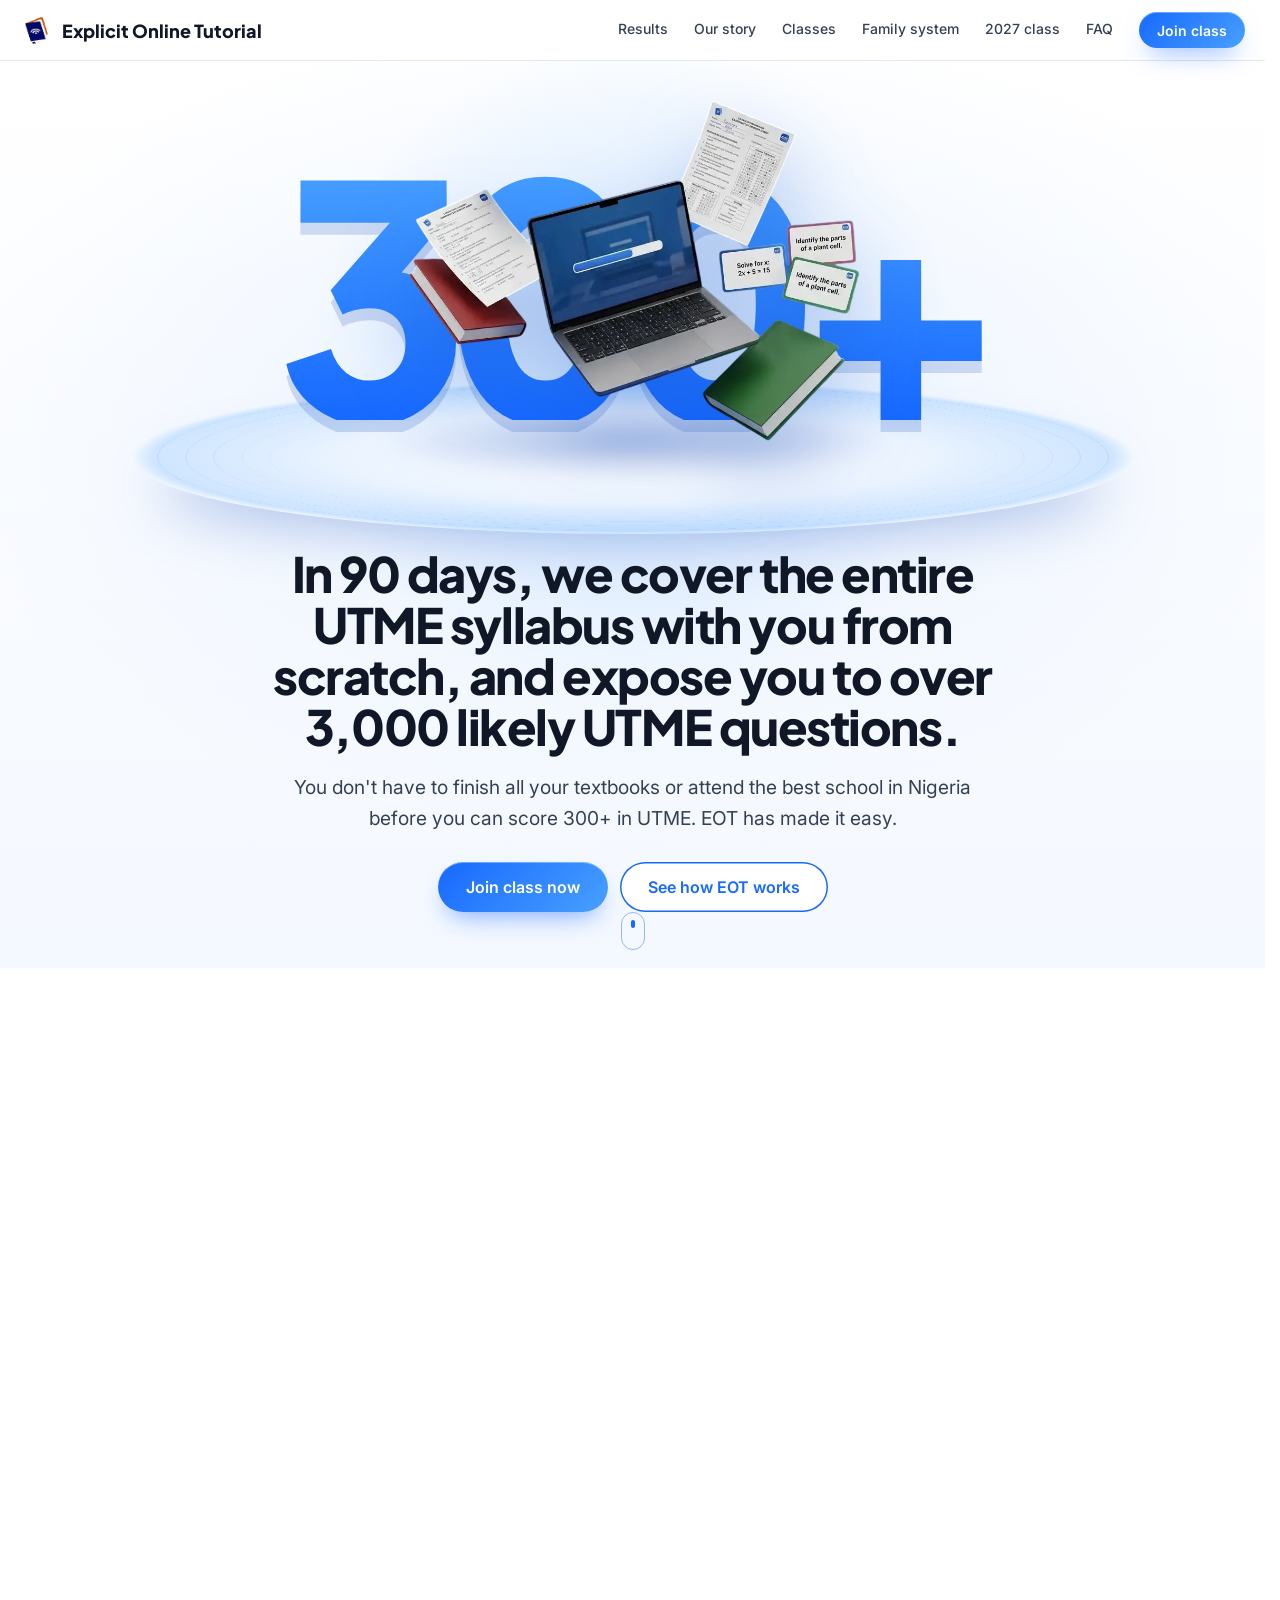
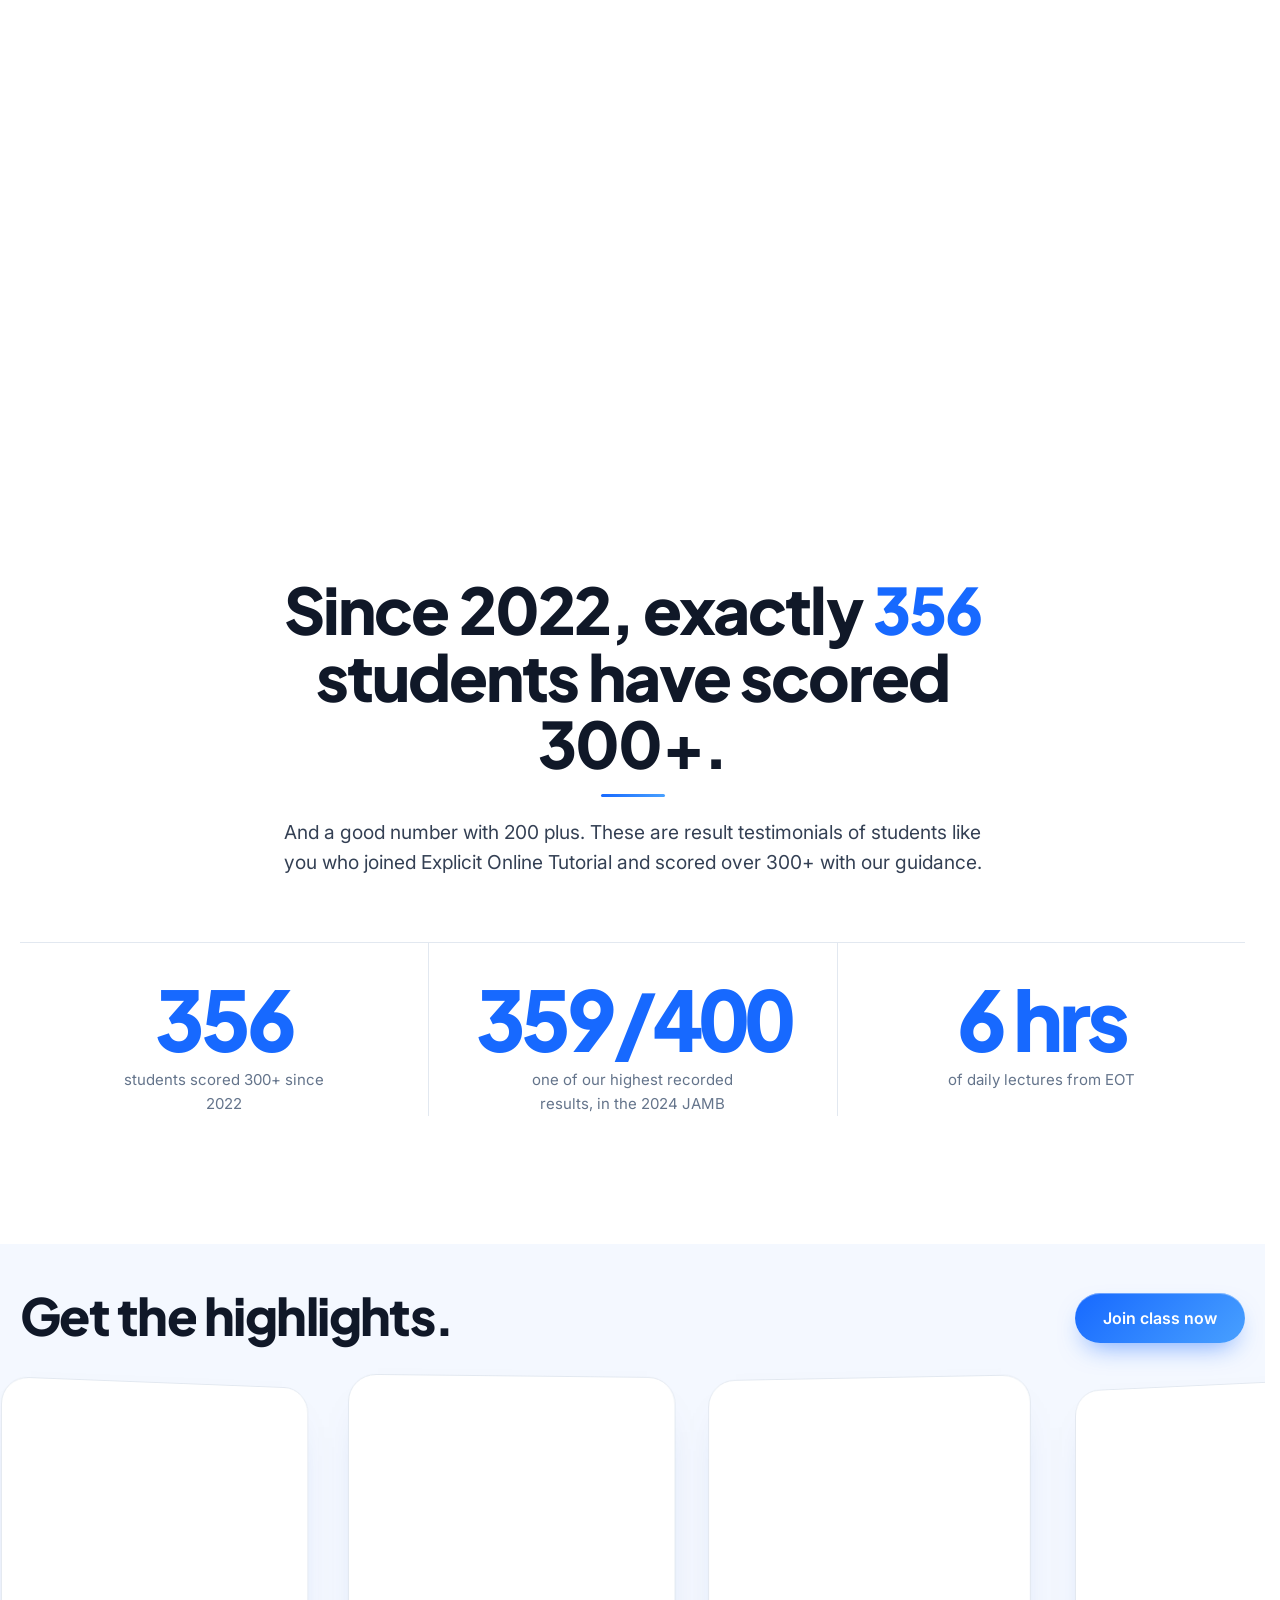
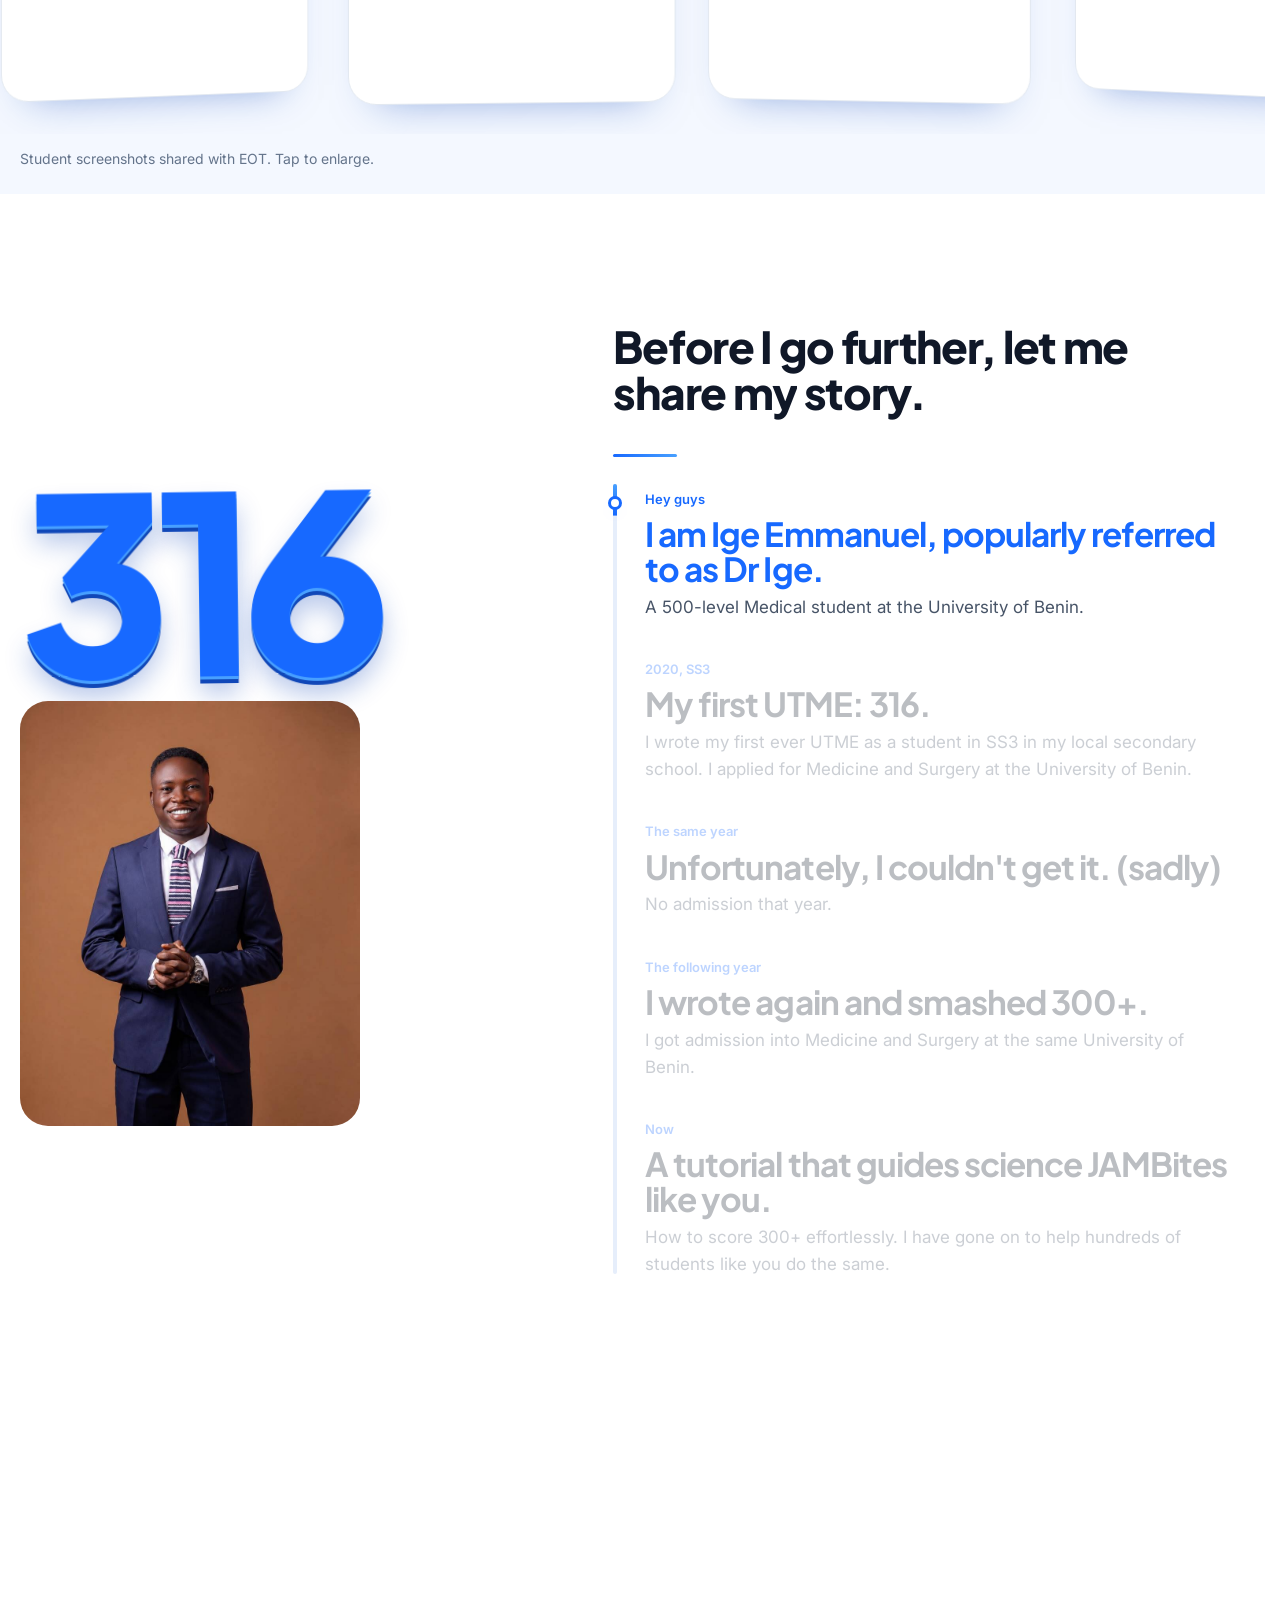
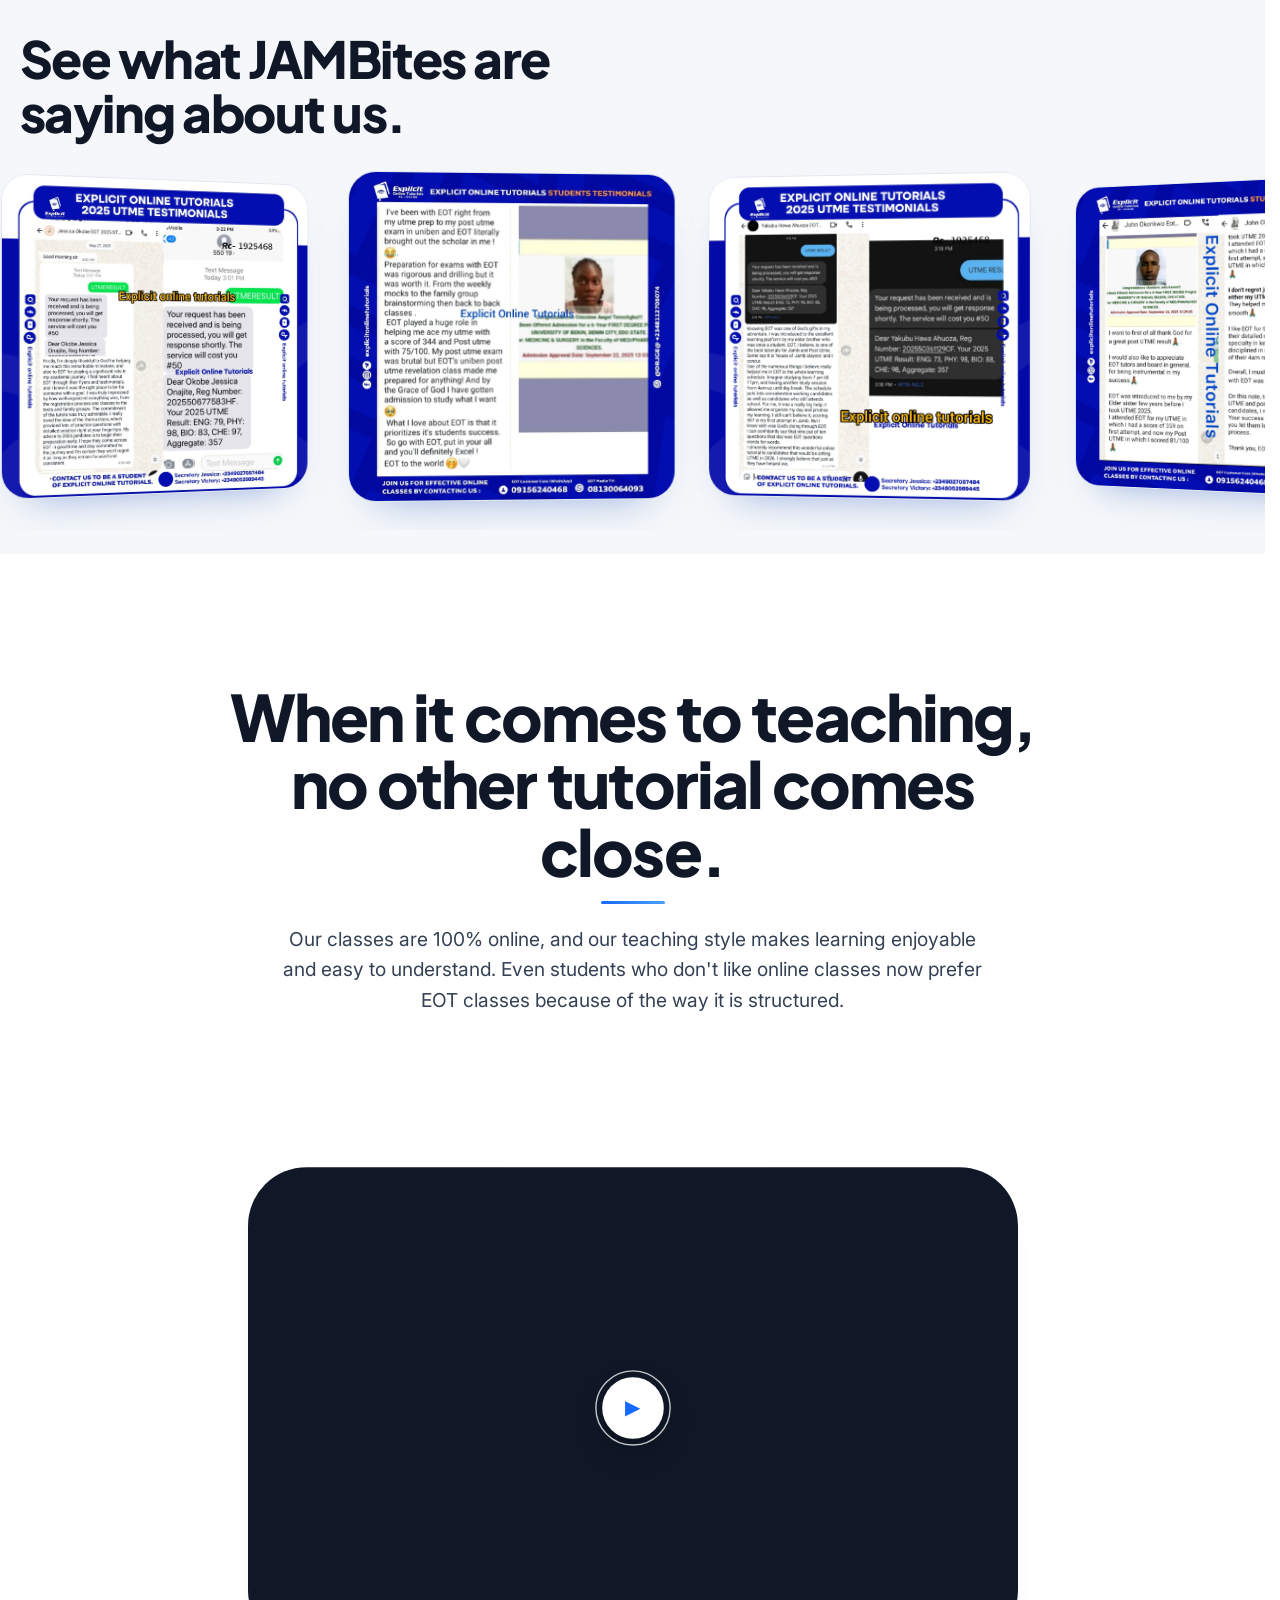
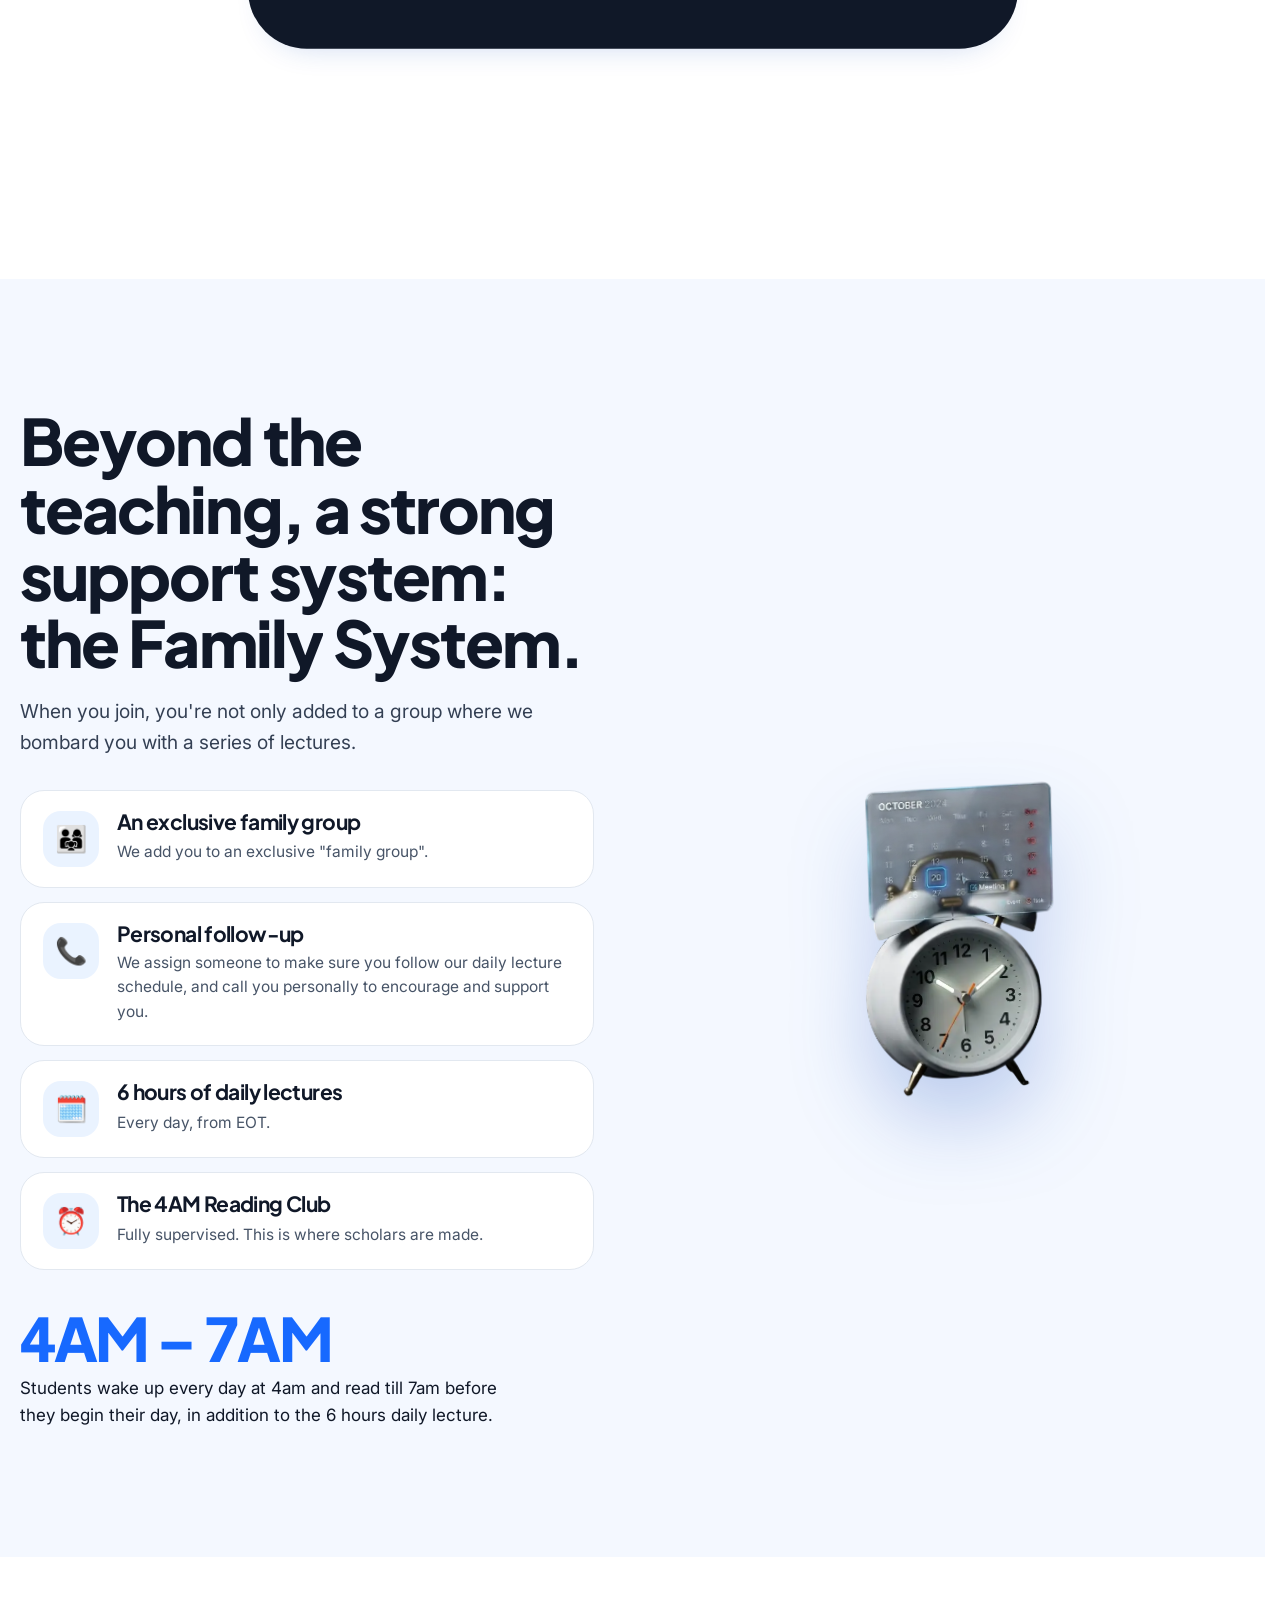
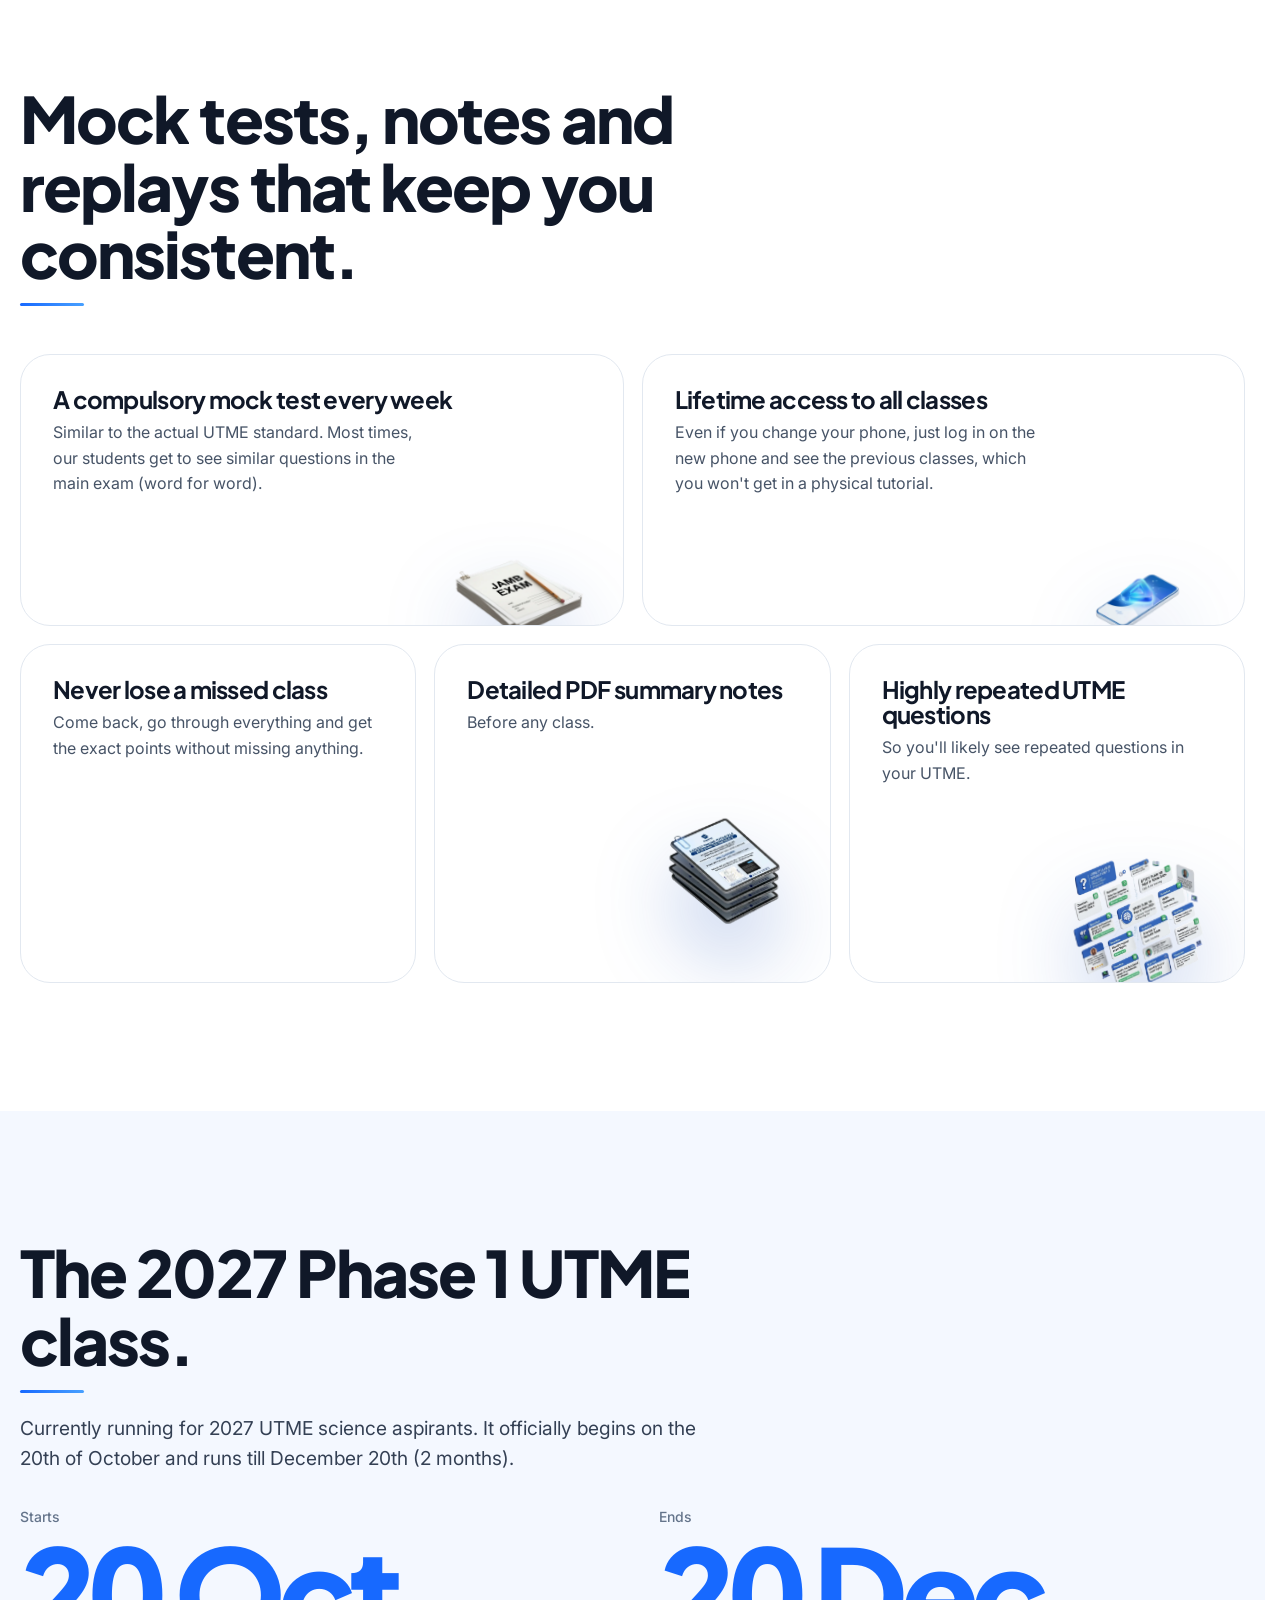
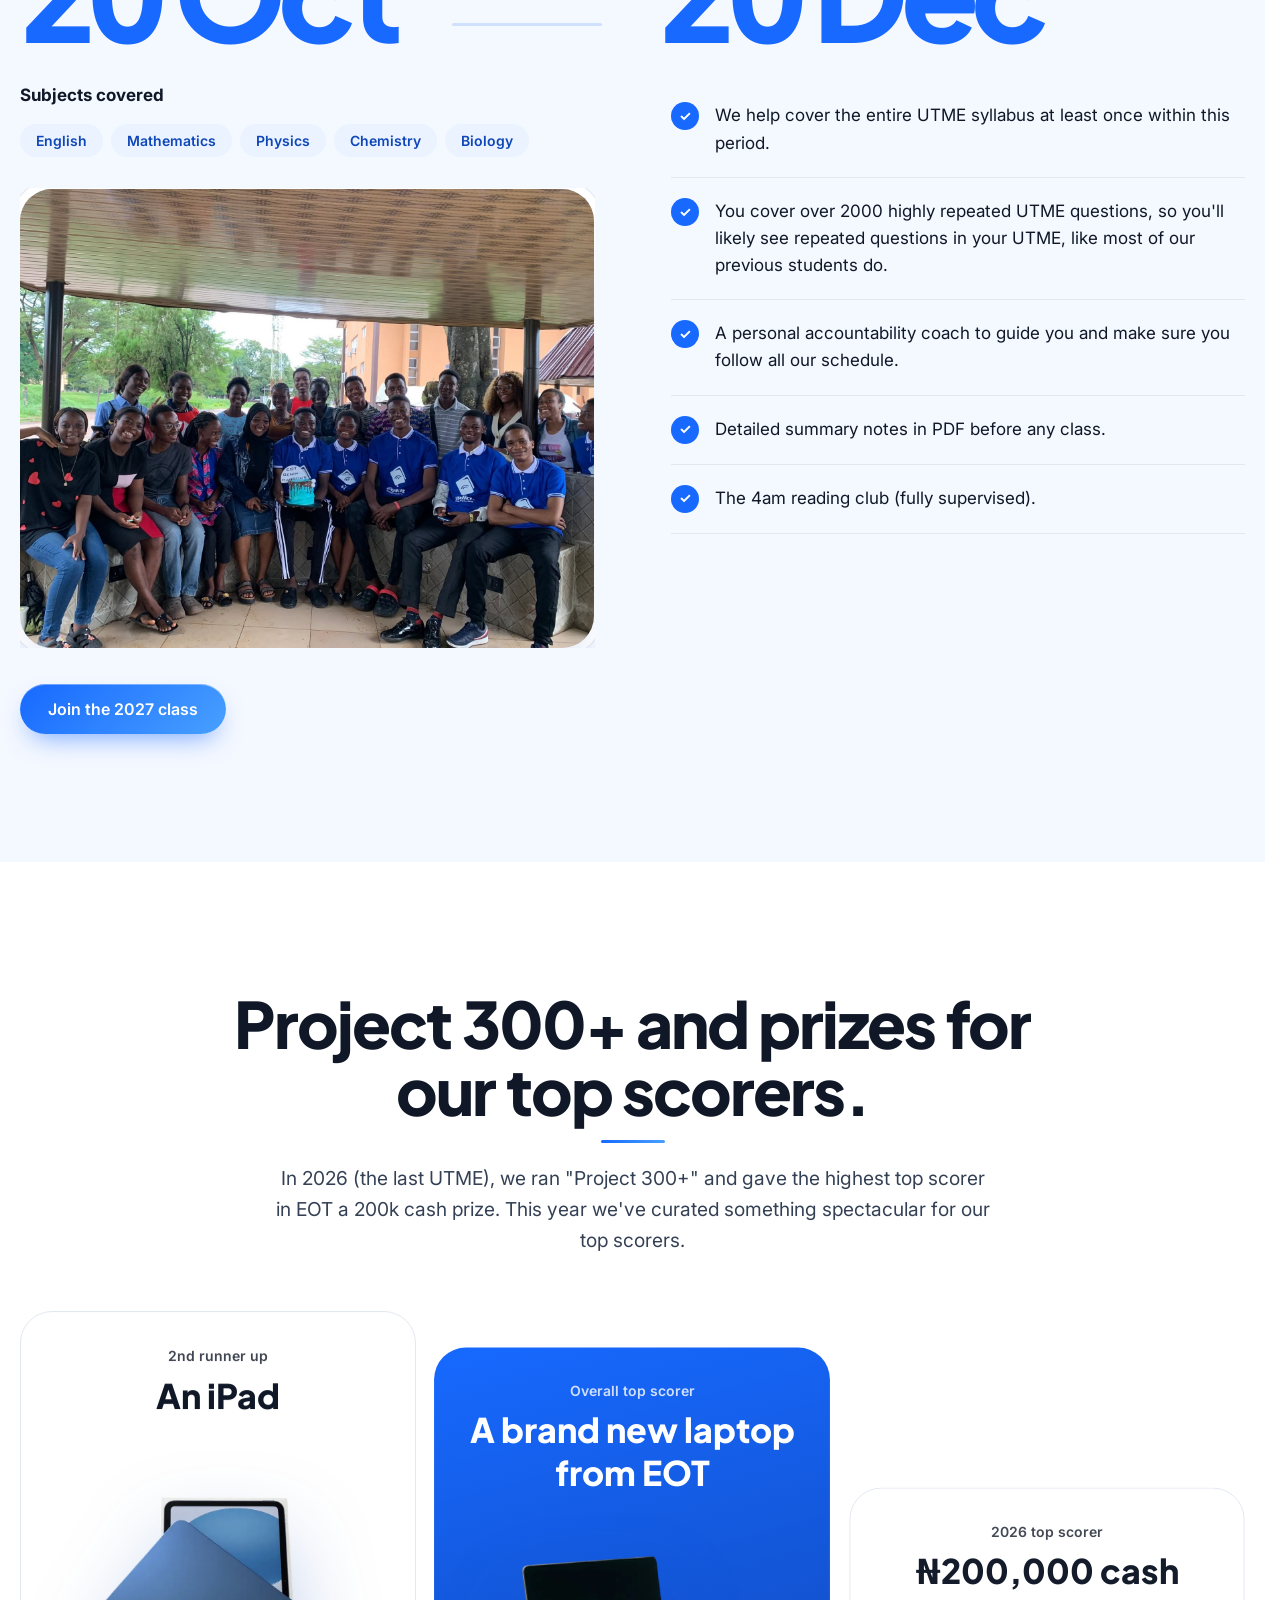
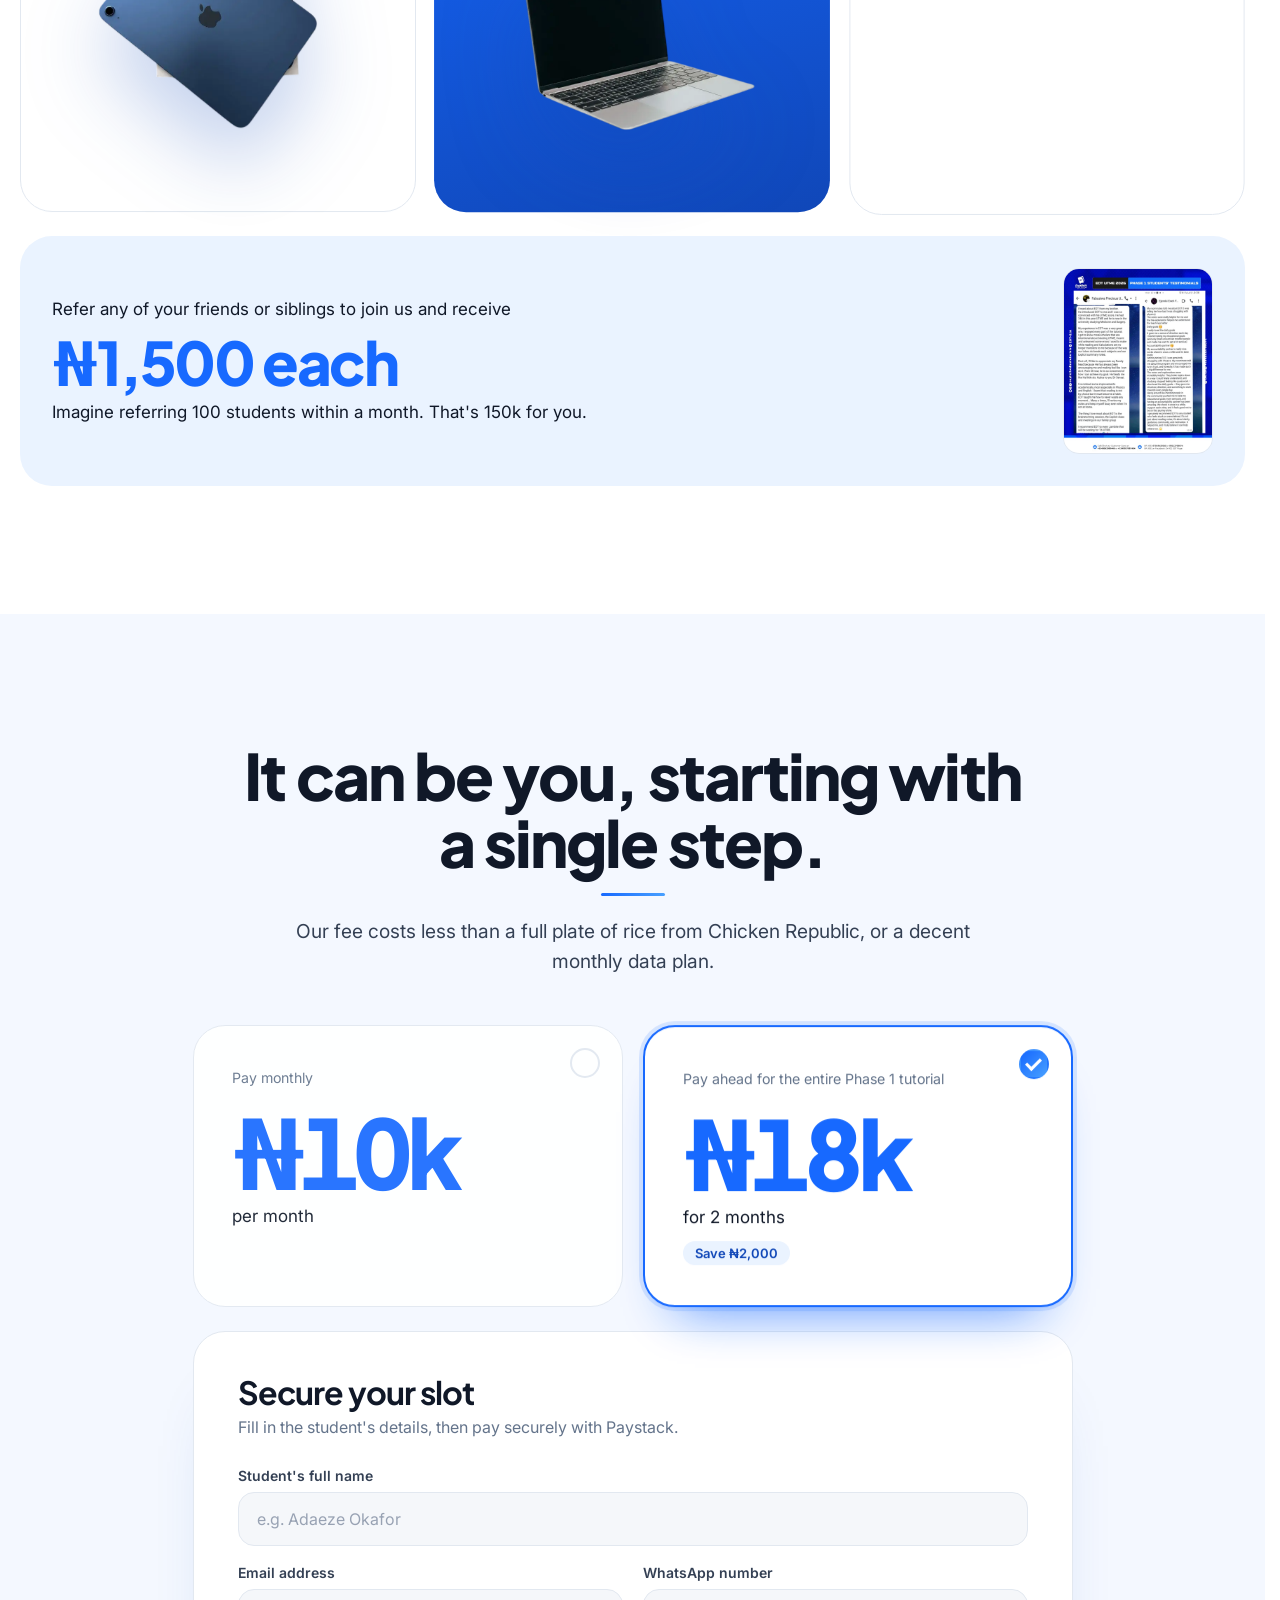
==== commit 1a7a2c61: "Corrected ScrollTrigger.min.js file name" ====
--- a/index.html
+++ b/index.html
@@ -445,7 +445,7 @@
   <script>var JOIN_URL = "#enrol"; /* replace with the real enrolment link */document.querySelectorAll("[data-join]").forEach(function (a) { a.href = JOIN_URL })</script>
   <script defer src="js/config.js"></script>
   <script defer src="js/gsap.min.js"></script>
-  <script defer src="js/ScrollTrigger.min.js"></script>
+  <script defer src="js/scrolltrigger.min.js"></script>
   <script defer src="js/ui.js"></script>
   <script defer src="js/main.js"></script>
   <script defer src="js/checkout.js"></script>
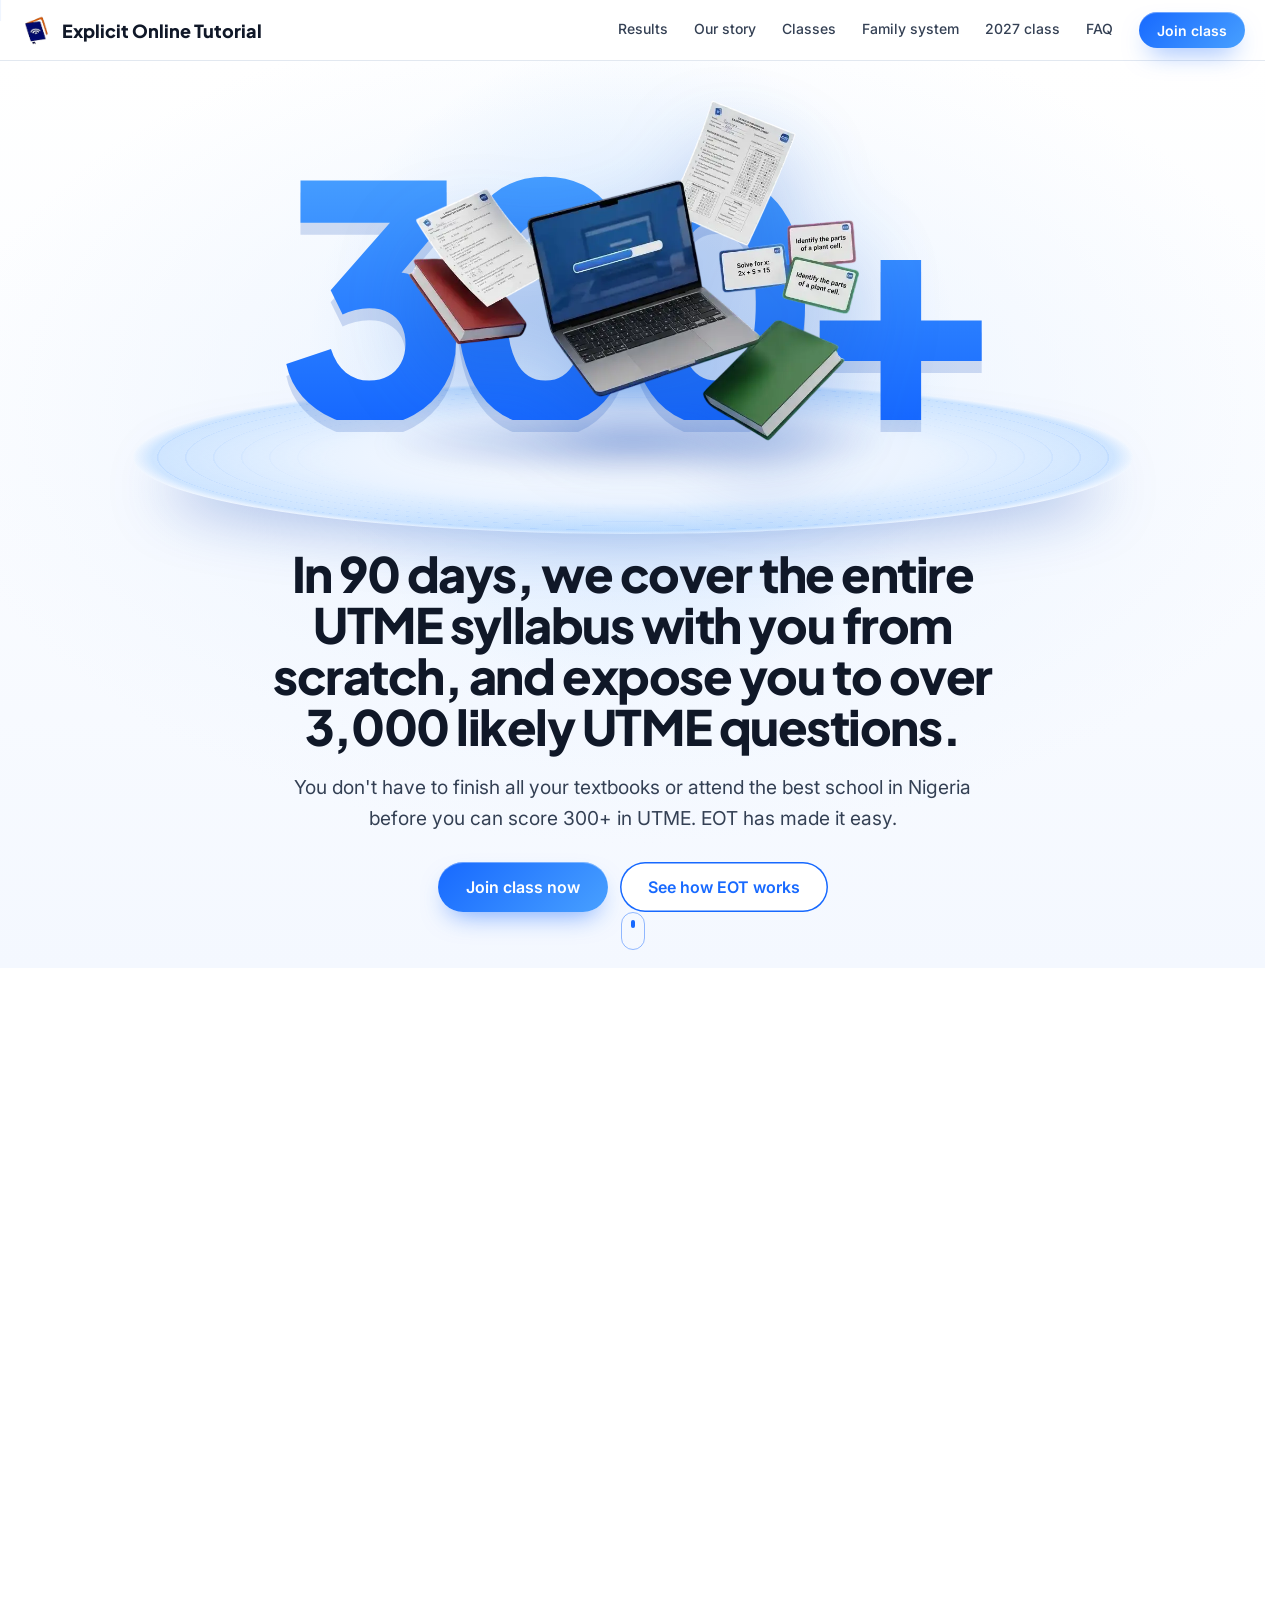
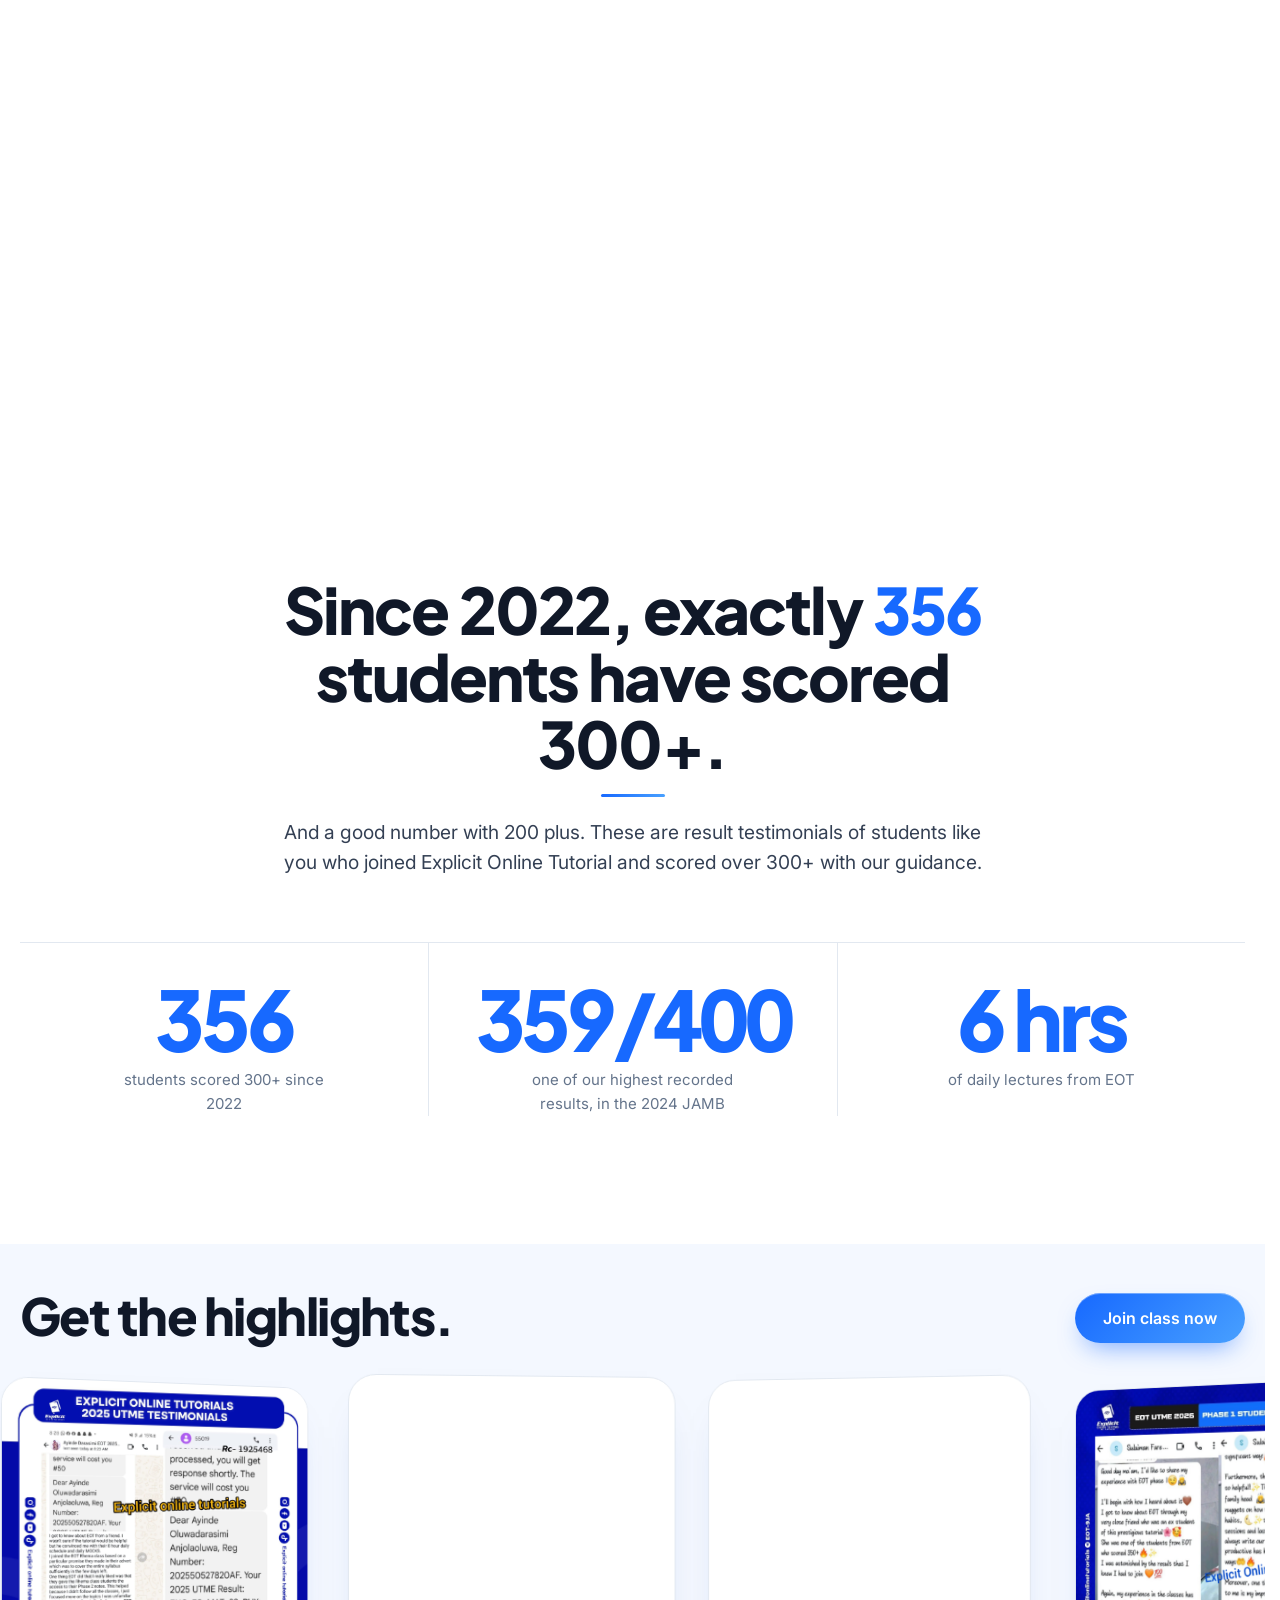
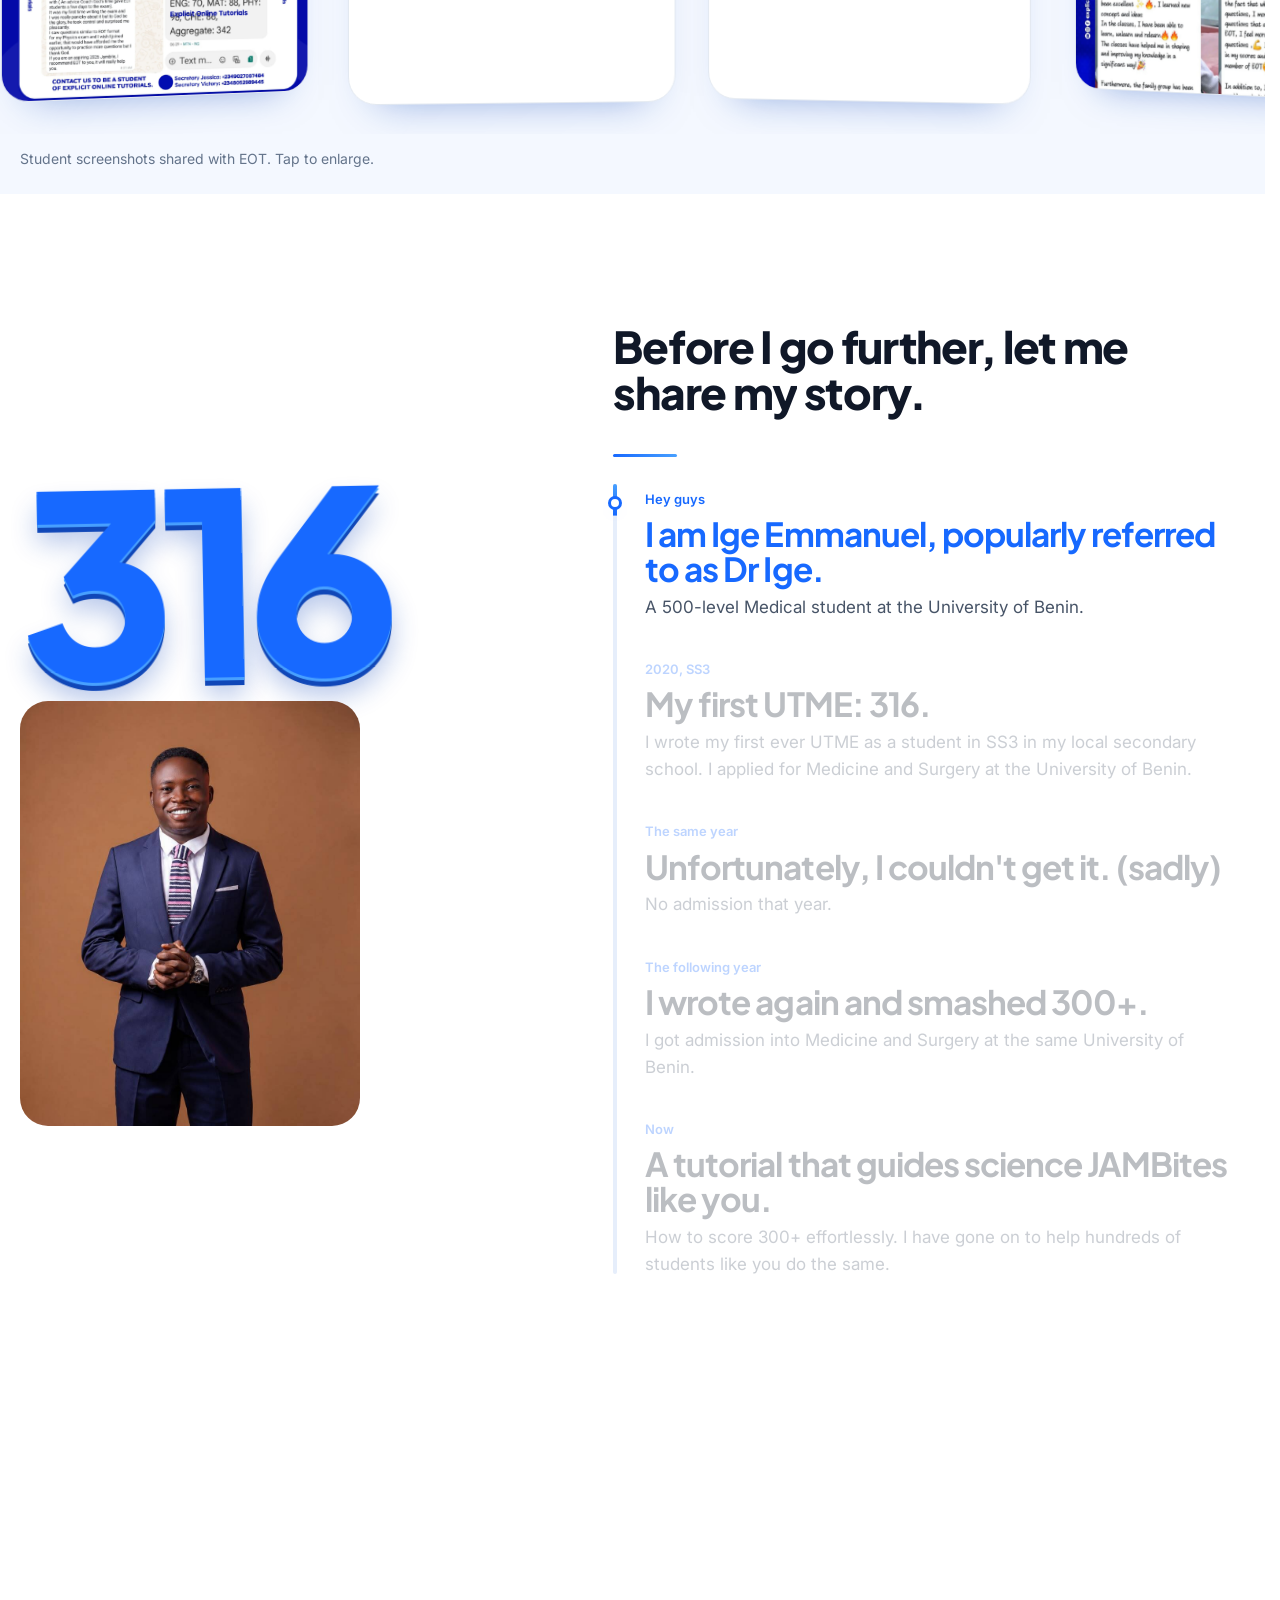
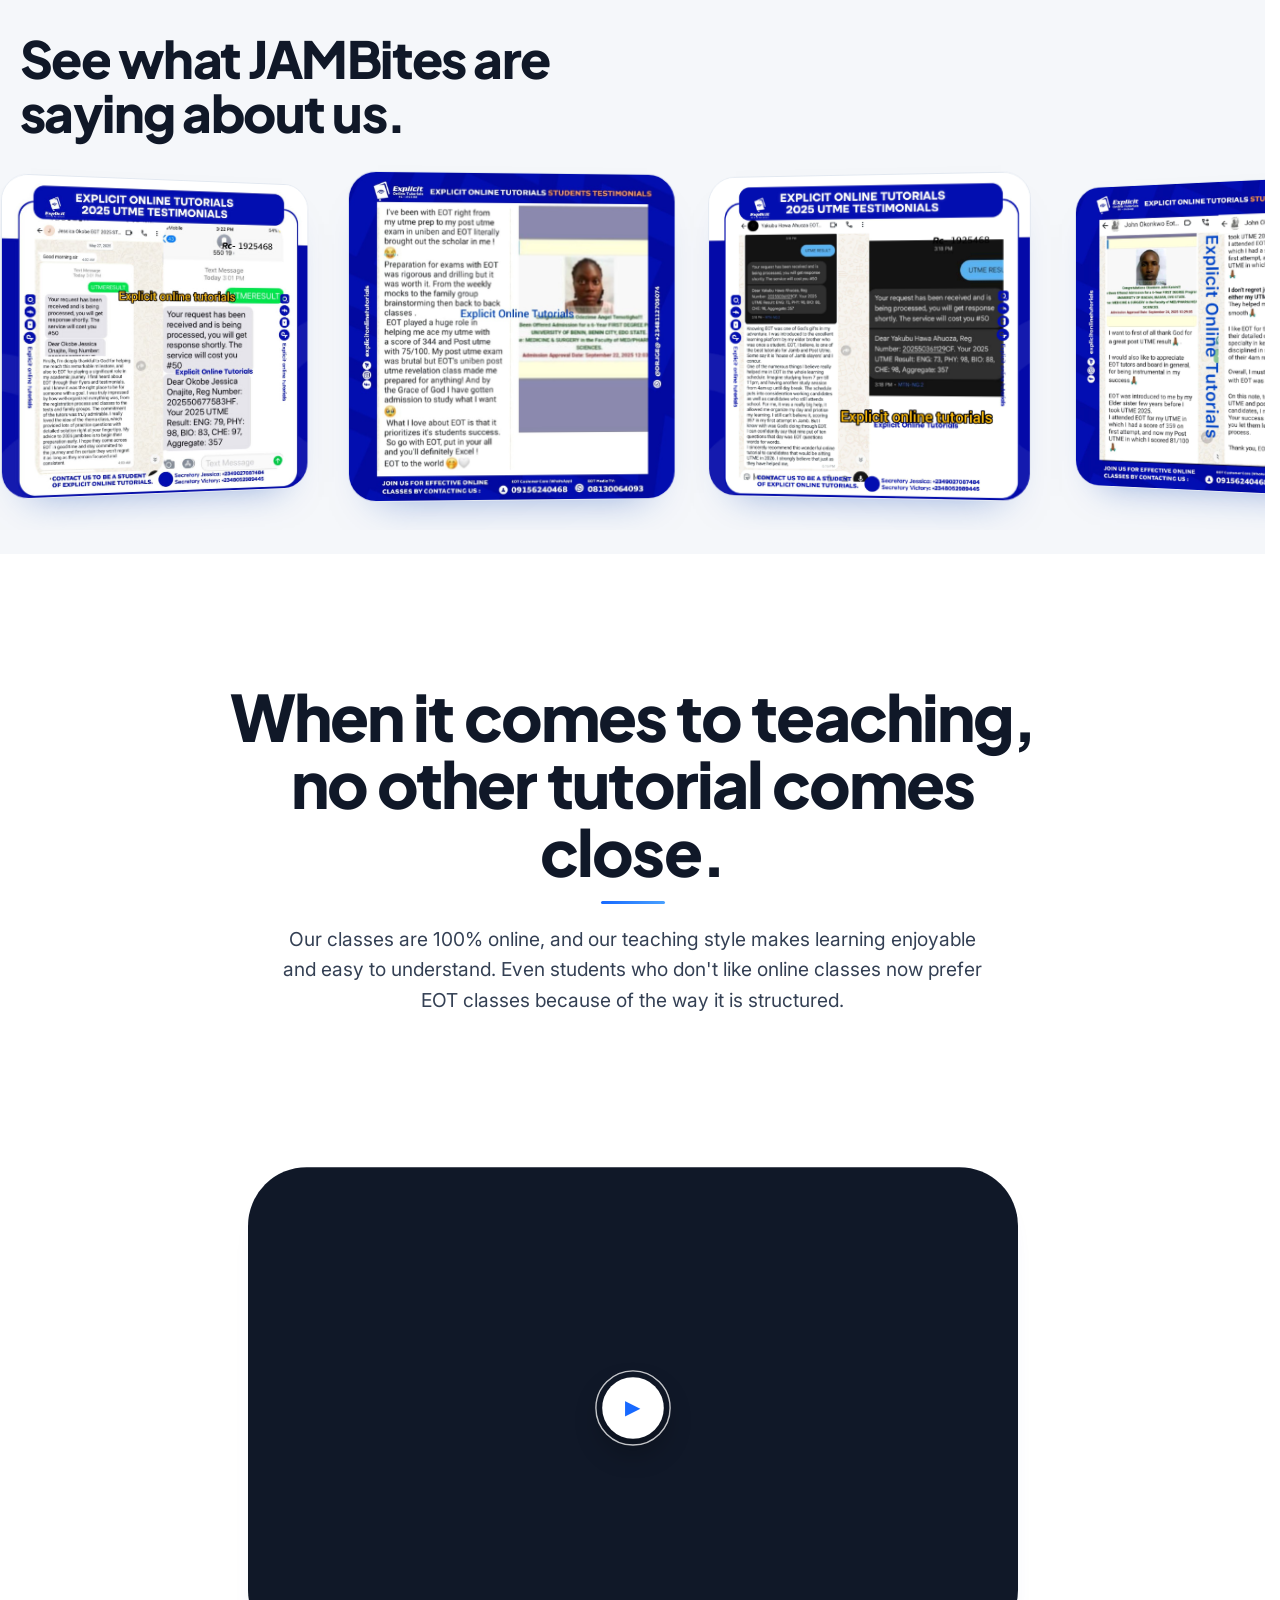
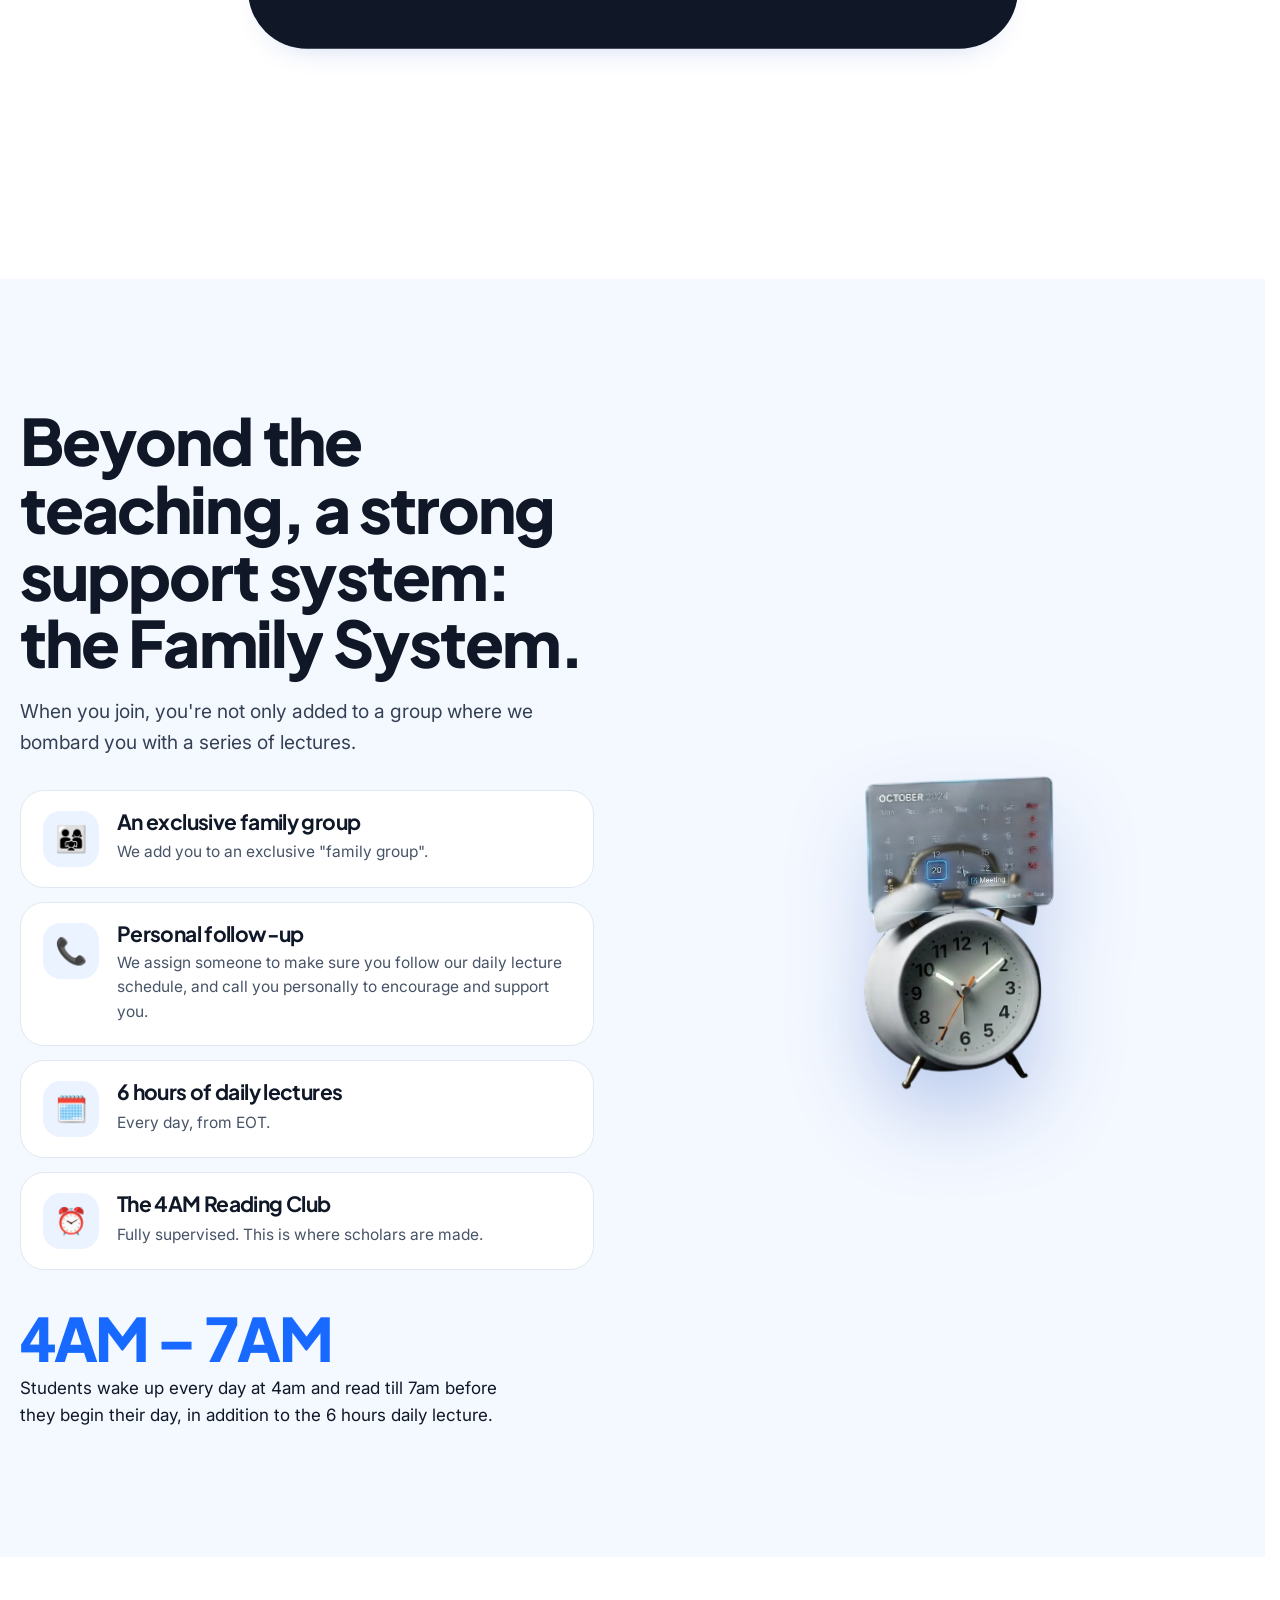
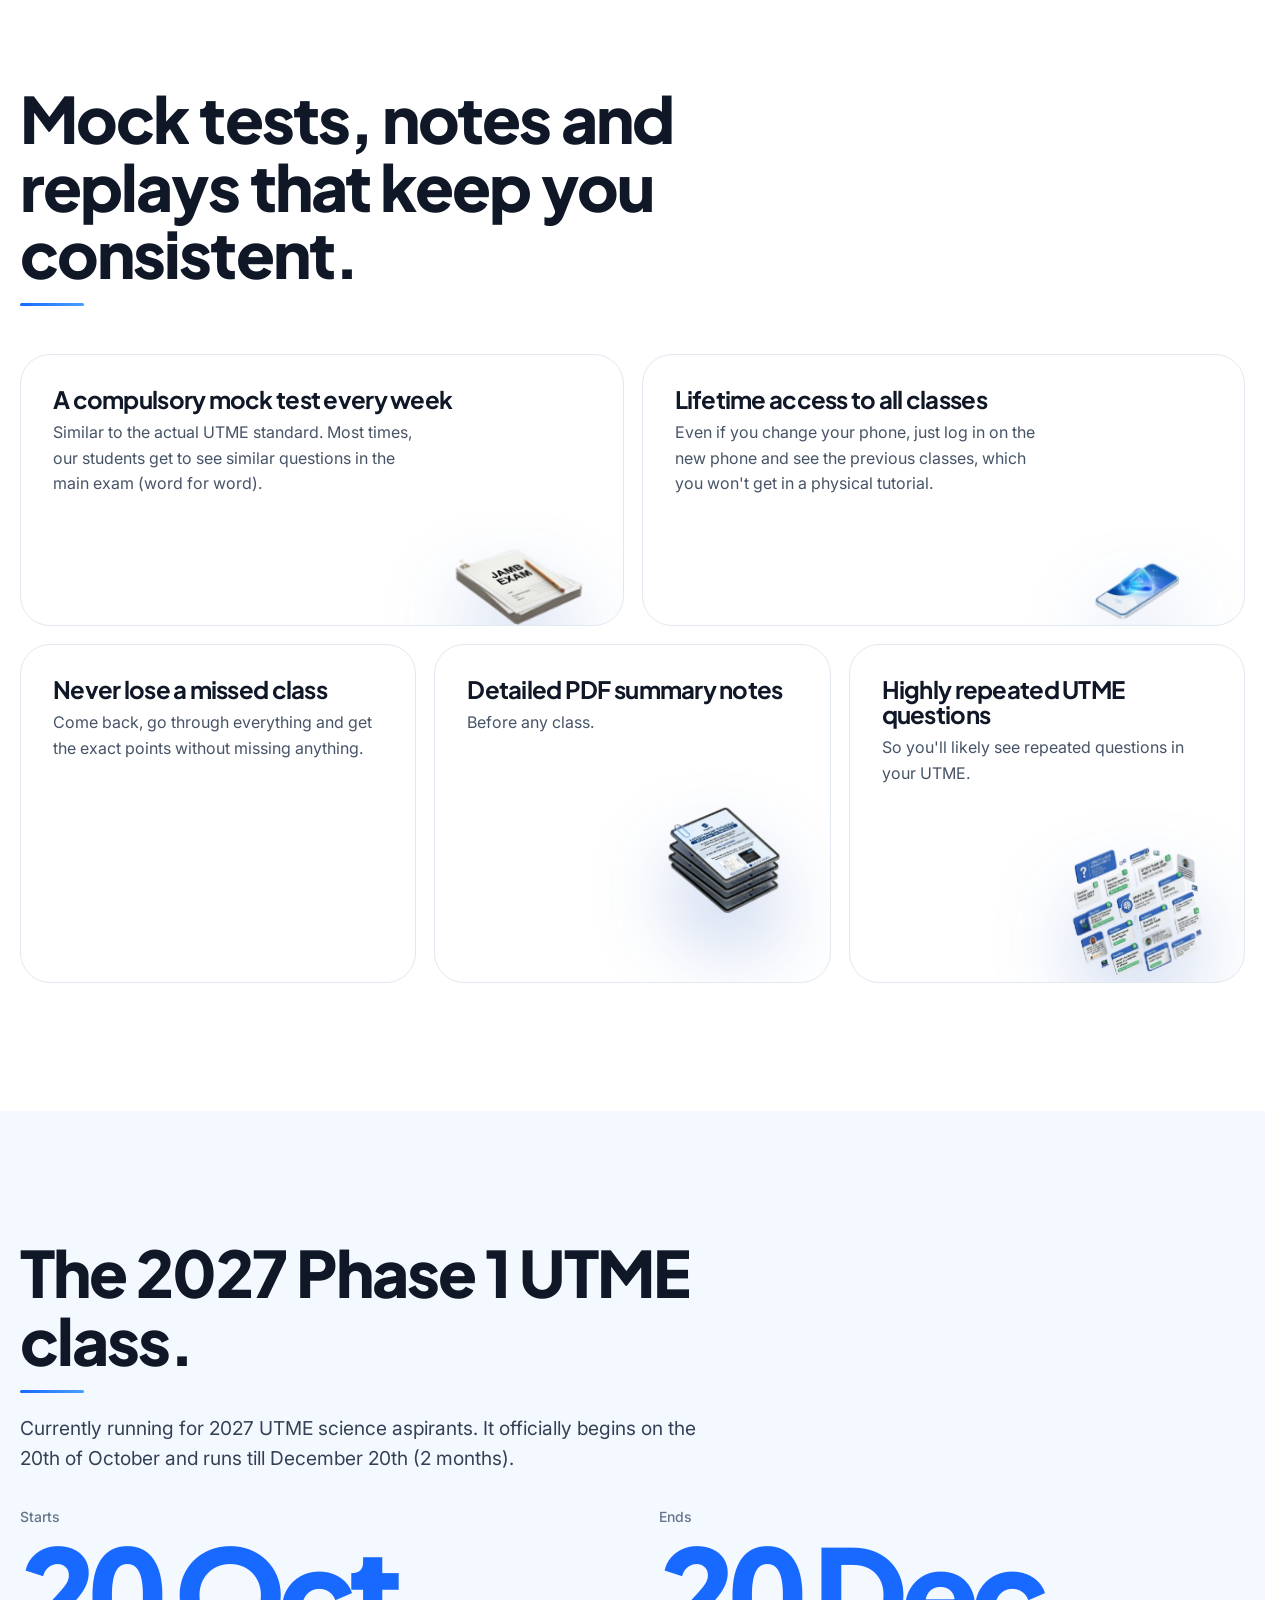
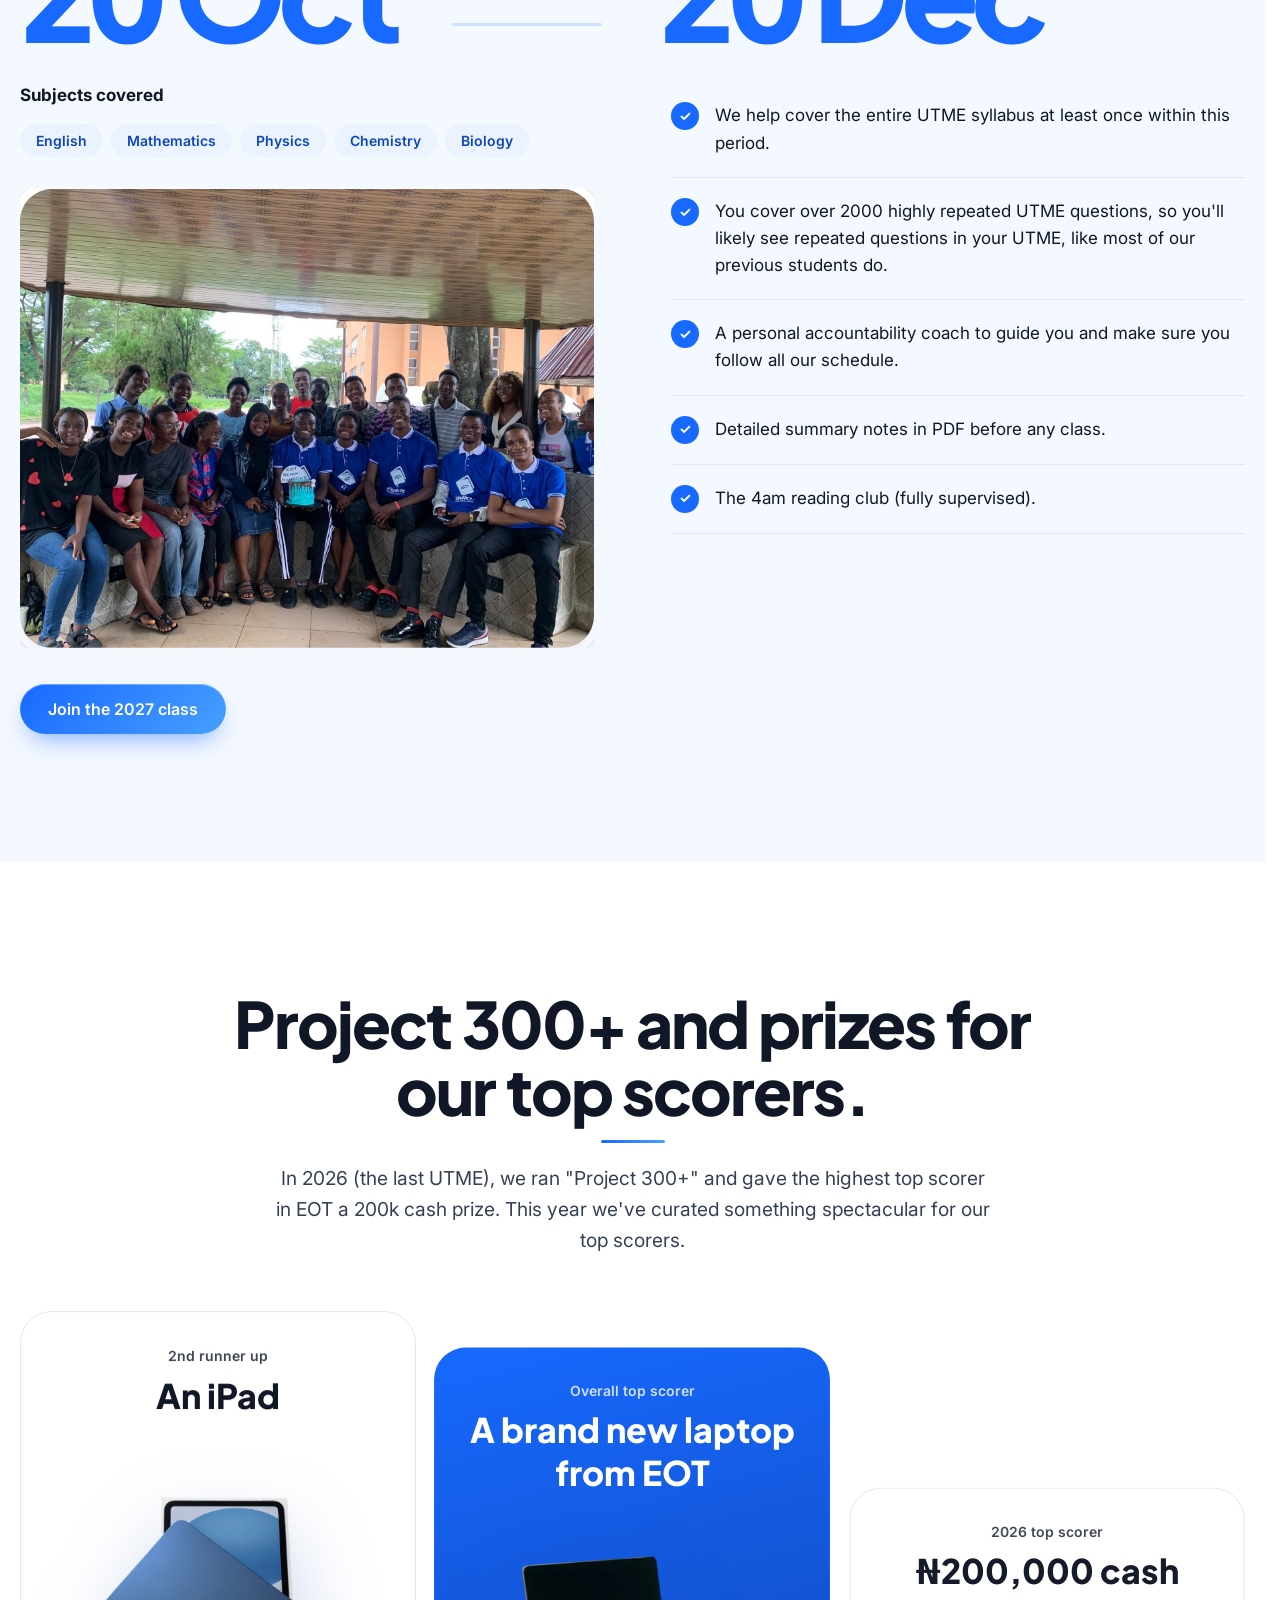
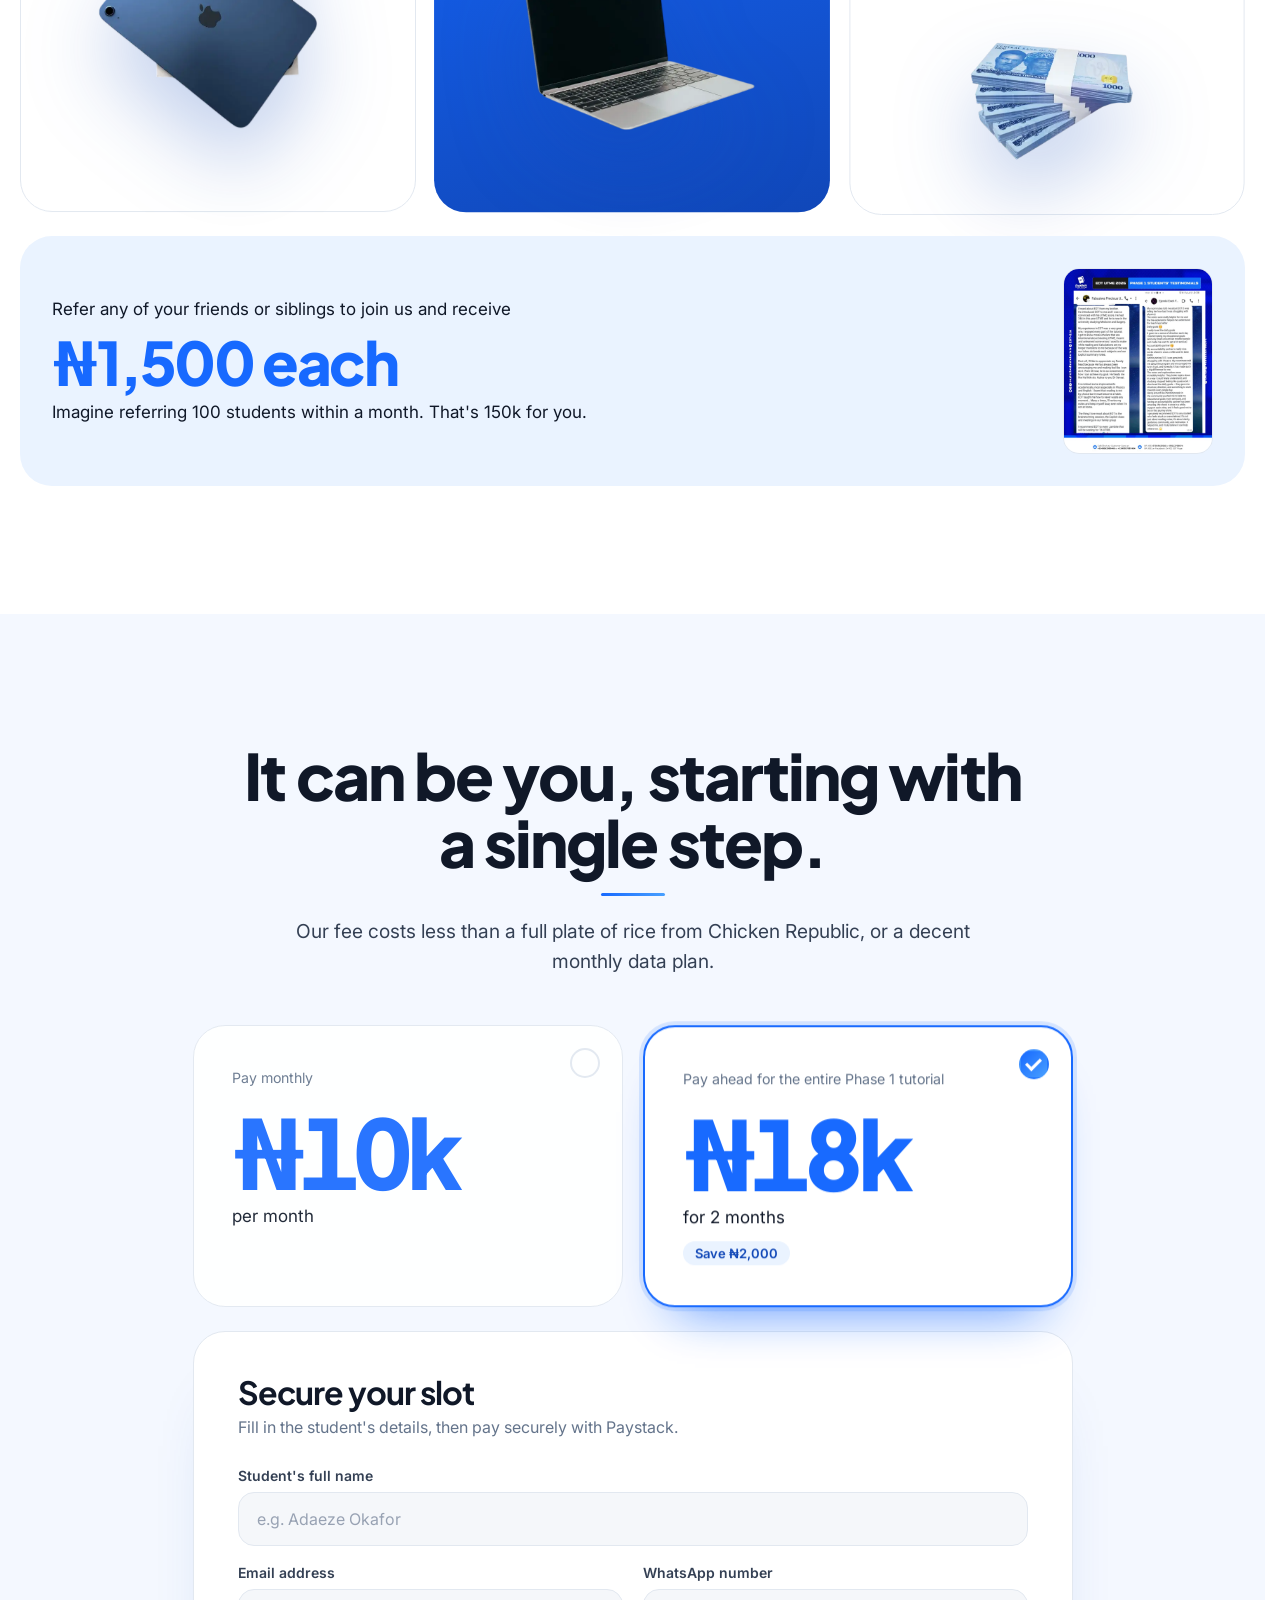
==== commit c54baf5d: "Nice Commit" ====
--- a/index.html
+++ b/index.html
@@ -12,32 +12,191 @@
     href="https://fonts.googleapis.com/css2?family=Inter:wght@400;500;600&family=Plus+Jakarta+Sans:wght@600;700;800&display=swap"
     rel="stylesheet">
   <style id="eot-boot">
-    html{scrollbar-gutter:stable}
-    html.is-loading,html.is-loading body{overflow:hidden}
-    #loader{position:fixed;inset:0;z-index:9999;display:grid;place-items:center;background:radial-gradient(900px 520px at 50% 28%,#EAF3FF,transparent 70%),#fff;transition:opacity .45s .05s ease,visibility 0s .5s}
-    #loader.is-done{opacity:0;visibility:hidden;pointer-events:none}
-    .ld-box{width:min(340px,80vw);text-align:center;transition:transform .6s cubic-bezier(.16,1,.3,1),opacity .4s,filter .45s}
-    #loader.is-done .ld-box{transform:scale(1.5);opacity:0;filter:blur(10px)}
-    .ld-logo{position:relative;width:96px;height:96px;margin:0 auto 22px;display:grid;place-items:center;border-radius:28px;background:#fff;box-shadow:0 24px 50px -22px rgba(23,105,255,.55),0 0 0 1px #E2E8F0;animation:ldfloat 2.6s ease-in-out infinite}
-    .ld-logo img{width:62px;height:62px;object-fit:contain;position:relative}
-    .ld-logo i{position:absolute;inset:-12px;border-radius:36px;border:2px solid #48A0FF;opacity:0;animation:ldping 2s ease-out infinite}
-    .ld-logo i:nth-child(2){animation-delay:1s}
-    .ld-fallback{position:absolute;font:800 26px/1 'Plus Jakarta Sans',system-ui,sans-serif;color:#1769FF;letter-spacing:-.04em}
-    .ld-logo:not(.nologo) .ld-fallback{display:none}
-    .ld-name{font:700 18px/1.2 'Plus Jakarta Sans',system-ui,sans-serif;color:#101828;letter-spacing:-.02em}
-    .ld-track{height:6px;border-radius:99px;background:#E2E8F0;overflow:hidden;margin:22px 0 12px}
-    .ld-bar{height:100%;width:100%;transform-origin:0 50%;transform:scaleX(0);background:linear-gradient(90deg,#1769FF,#48A0FF);border-radius:99px}
-    .ld-meta{display:flex;justify-content:space-between;gap:12px;font:500 13.5px Inter,system-ui,sans-serif;color:#64748B}
-    .ld-pct{font-variant-numeric:tabular-nums;font-weight:600;color:#1769FF}
-    @keyframes ldping{from{opacity:.65;transform:scale(.88)}to{opacity:0;transform:scale(1.3)}}
-    @keyframes ldfloat{50%{transform:translateY(-6px)}}
+    html {
+      scrollbar-gutter: stable
+    }
+
+    html.is-loading,
+    html.is-loading body {
+      overflow: hidden
+    }
+
+    #loader {
+      position: fixed;
+      inset: 0;
+      z-index: 9999;
+      display: grid;
+      place-items: center;
+      background: radial-gradient(900px 520px at 50% 28%, #EAF3FF, transparent 70%), #fff;
+      transition: opacity .45s .05s ease, visibility 0s .5s
+    }
+
+    #loader.is-done {
+      opacity: 0;
+      visibility: hidden;
+      pointer-events: none
+    }
+
+    .ld-box {
+      width: min(340px, 80vw);
+      text-align: center;
+      transition: transform .6s cubic-bezier(.16, 1, .3, 1), opacity .4s, filter .45s
+    }
+
+    #loader.is-done .ld-box {
+      transform: scale(1.5);
+      opacity: 0;
+      filter: blur(10px)
+    }
+
+    .ld-logo {
+      position: relative;
+      width: 96px;
+      height: 96px;
+      margin: 0 auto 22px;
+      display: grid;
+      place-items: center;
+      border-radius: 28px;
+      background: #fff;
+      box-shadow: 0 24px 50px -22px rgba(23, 105, 255, .55), 0 0 0 1px #E2E8F0;
+      animation: ldfloat 2.6s ease-in-out infinite
+    }
+
+    .ld-logo img {
+      width: 62px;
+      height: 62px;
+      object-fit: contain;
+      position: relative
+    }
+
+    .ld-logo i {
+      position: absolute;
+      inset: -12px;
+      border-radius: 36px;
+      border: 2px solid #48A0FF;
+      opacity: 0;
+      animation: ldping 2s ease-out infinite
+    }
+
+    .ld-logo i:nth-child(2) {
+      animation-delay: 1s
+    }
+
+    .ld-fallback {
+      position: absolute;
+      font: 800 26px/1 'Plus Jakarta Sans', system-ui, sans-serif;
+      color: #1769FF;
+      letter-spacing: -.04em
+    }
+
+    .ld-logo:not(.nologo) .ld-fallback {
+      display: none
+    }
+
+    .ld-name {
+      font: 700 18px/1.2 'Plus Jakarta Sans', system-ui, sans-serif;
+      color: #101828;
+      letter-spacing: -.02em
+    }
+
+    .ld-track {
+      height: 6px;
+      border-radius: 99px;
+      background: #E2E8F0;
+      overflow: hidden;
+      margin: 22px 0 12px
+    }
+
+    .ld-bar {
+      height: 100%;
+      width: 100%;
+      transform-origin: 0 50%;
+      transform: scaleX(0);
+      background: linear-gradient(90deg, #1769FF, #48A0FF);
+      border-radius: 99px
+    }
+
+    .ld-meta {
+      display: flex;
+      justify-content: space-between;
+      gap: 12px;
+      font: 500 13.5px Inter, system-ui, sans-serif;
+      color: #64748B
+    }
+
+    .ld-pct {
+      font-variant-numeric: tabular-nums;
+      font-weight: 600;
+      color: #1769FF
+    }
+
+    @keyframes ldping {
+      from {
+        opacity: .65;
+        transform: scale(.88)
+      }
+
+      to {
+        opacity: 0;
+        transform: scale(1.3)
+      }
+    }
+
+    @keyframes ldfloat {
+      50% {
+        transform: translateY(-6px)
+      }
+    }
+
     /* lazy images fade in once loaded (only active when lazy.js is running) */
-    .lz-on img[loading="lazy"]:not(.is-in){opacity:0}
-    .lz-on img.is-in{animation:lzin .8s ease backwards}
-    @keyframes lzin{from{opacity:0;transform:scale(1.03)}}
-    @media (prefers-reduced-motion:reduce){.ld-logo,.ld-logo i{animation:none}.ld-box,#loader{transition-duration:.01s!important}.lz-on img.is-in{animation:none}}
+    .lz-on img[loading="lazy"]:not(.is-in) {
+      opacity: 0
+    }
+
+    .lz-on img.is-in {
+      animation: lzin .8s ease backwards
+    }
+
+    @keyframes lzin {
+      from {
+        opacity: 0;
+        transform: scale(1.03)
+      }
+    }
+
+    @media (prefers-reduced-motion:reduce) {
+
+      .ld-logo,
+      .ld-logo i {
+        animation: none
+      }
+
+      .ld-box,
+      #loader {
+        transition-duration: .01s !important
+      }
+
+      .lz-on img.is-in {
+        animation: none
+      }
+    }
   </style>
-  <noscript><style>#loader{display:none!important}html.is-loading,html.is-loading body{overflow:auto!important}.lz-on img[loading="lazy"]{opacity:1!important}</style></noscript>
+  <noscript>
+    <style>
+      #loader {
+        display: none !important
+      }
+
+      html.is-loading,
+      html.is-loading body {
+        overflow: auto !important
+      }
+
+      .lz-on img[loading="lazy"] {
+        opacity: 1 !important
+      }
+    </style>
+  </noscript>
   <link rel="stylesheet" href="css/style.css">
   <link rel="stylesheet" href="css/checkout.css">
 </head>
@@ -45,16 +204,21 @@
 <body>
   <div id="loader" role="status" aria-live="polite" aria-label="Loading Explicit Online Tutorial">
     <div class="ld-box">
-      <div class="ld-logo"><i></i><i></i><b class="ld-fallback">EOT</b><img src="assets/img/eot-logo.png" alt="" width="62" height="62" data-critical decoding="async" onerror="this.parentNode.classList.add('nologo');this.style.display='none'"></div>
+      <div class="ld-logo"><i></i><i></i><b class="ld-fallback">EOT</b><img src="assets/img/eot-logo.png" alt=""
+          width="62" height="62" data-critical decoding="async"
+          onerror="this.parentNode.classList.add('nologo');this.style.display='none'"></div>
       <div class="ld-name">Explicit Online Tutorial</div>
-      <div class="ld-track" aria-hidden="true"><div class="ld-bar"></div></div>
-      <div class="ld-meta"><span class="ld-msg">Warming up the classroom</span><span class="ld-pct" aria-hidden="true">0%</span></div>
+      <div class="ld-track" aria-hidden="true">
+        <div class="ld-bar"></div>
+      </div>
+      <div class="ld-meta"><span class="ld-msg">Loading</span><span class="ld-pct" aria-hidden="true">0%</span></div>
     </div>
   </div>
   <script src="js/loader.js"></script>
   <header class="top">
-    <div class="w nav"><a class="logo" href="#hero"><img src="assets/img/eot-logo.png" alt="EOT logo" class="logo-mark" data-critical decoding="async" fetchpriority="high"><span>Explicit Online Tutorial</span></a><button class="burger"
-        aria-label="Open menu" aria-expanded="false" aria-controls="lk">☰</button>
+    <div class="w nav"><a class="logo" href="#hero"><img src="assets/img/eot-logo.png" alt="EOT logo" class="logo-mark"
+          data-critical decoding="async" fetchpriority="high"><span>Explicit Online Tutorial</span></a><button
+        class="burger" aria-label="Open menu" aria-expanded="false" aria-controls="lk">☰</button>
       <nav class="links" id="lk" aria-label="Main"><a href="#results">Results</a><a href="#story">Our story</a><a
           href="#classes">Classes</a><a href="#family">Family system</a><a href="#programme">2027 class</a><a
           href="#faq">FAQ</a><a class="btn sm" data-join href="#enrol">Join class</a></nav>
@@ -68,7 +232,8 @@
         <div class="stack">
           <div class="floor" aria-hidden="true"></div>
           <div class="giant" data-scrub="scale" aria-hidden="true">300+</div>
-          <figure class="d3 " data-scrub='float' data-depth='40'><img src="assets/3d/hero-scene.webp" alt="" data-critical decoding="async" fetchpriority="high">
+          <figure class="d3 " data-scrub='float' data-depth='40'><img src="assets/3d/hero-scene.webp" alt=""
+              data-critical decoding="async" fetchpriority="high">
             <figcaption>3D file needed:<br>assets/3d/hero-scene.webp<br>Floating books, laptop, exam sheets and question
               cards, transparent background</figcaption>
           </figure>
@@ -105,13 +270,20 @@
       </div>
       <div class="track" data-hscroll>
         <div class="track-inner" data-track style="display:contents"><button data-zoom="assets/img/results-01.jpg"
-            class=""><img src="assets/img/results-01.jpg" alt="Student result or testimonial screenshot shared with EOT" loading="lazy" decoding="async"></button><button data-zoom="assets/img/results-02.jpg" class=""><img
-              src="assets/img/results-02.jpg" alt="Student result or testimonial screenshot shared with EOT" loading="lazy" decoding="async"></button><button data-zoom="assets/img/results-03.jpg" class=""><img
-              src="assets/img/results-03.jpg" alt="Student result or testimonial screenshot shared with EOT" loading="lazy" decoding="async"></button><button data-zoom="assets/img/results-04.jpg" class=""><img
-              src="assets/img/results-04.jpg" alt="Student result or testimonial screenshot shared with EOT" loading="lazy" decoding="async"></button><button data-zoom="assets/img/results-05.jpg" class=""><img
-              src="assets/img/results-05.jpg" alt="Student result or testimonial screenshot shared with EOT" loading="lazy" decoding="async"></button><button data-zoom="assets/img/results-06.jpg" class=""><img
-              src="assets/img/results-06.jpg" alt="Student result or testimonial screenshot shared with EOT" loading="lazy" decoding="async"></button><button data-zoom="assets/img/results-07.jpg" class=""><img
-              src="assets/img/results-07.jpg" alt="Student result or testimonial screenshot shared with EOT" loading="lazy" decoding="async"></button></div>
+            class=""><img src="assets/img/results-01.jpg" alt="Student result or testimonial screenshot shared with EOT"
+              loading="lazy" decoding="async"></button><button data-zoom="assets/img/results-02.jpg" class=""><img
+              src="assets/img/results-02.jpg" alt="Student result or testimonial screenshot shared with EOT"
+              loading="lazy" decoding="async"></button><button data-zoom="assets/img/results-03.jpg" class=""><img
+              src="assets/img/results-03.jpg" alt="Student result or testimonial screenshot shared with EOT"
+              loading="lazy" decoding="async"></button><button data-zoom="assets/img/results-04.jpg" class=""><img
+              src="assets/img/results-04.jpg" alt="Student result or testimonial screenshot shared with EOT"
+              loading="lazy" decoding="async"></button><button data-zoom="assets/img/results-05.jpg" class=""><img
+              src="assets/img/results-05.jpg" alt="Student result or testimonial screenshot shared with EOT"
+              loading="lazy" decoding="async"></button><button data-zoom="assets/img/results-06.jpg" class=""><img
+              src="assets/img/results-06.jpg" alt="Student result or testimonial screenshot shared with EOT"
+              loading="lazy" decoding="async"></button><button data-zoom="assets/img/results-07.jpg" class=""><img
+              src="assets/img/results-07.jpg" alt="Student result or testimonial screenshot shared with EOT"
+              loading="lazy" decoding="async"></button></div>
       </div>
       <div class="w">
         <p class="note">Student screenshots shared with EOT. Tap to enlarge.</p>
@@ -160,12 +332,18 @@
       </div>
       <div class="track" data-hscroll>
         <div data-track style="display:contents"><button data-zoom="assets/img/chat-01.jpg" class=""><img
-              src="assets/img/chat-01.jpg" alt="Student testimonial screenshot about EOT" loading="lazy" decoding="async"></button><button data-zoom="assets/img/chat-02.jpg" class=""><img
-              src="assets/img/chat-02.jpg" alt="Student testimonial screenshot about EOT" loading="lazy" decoding="async"></button><button data-zoom="assets/img/chat-03.jpg" class=""><img
-              src="assets/img/chat-03.jpg" alt="Student testimonial screenshot about EOT" loading="lazy" decoding="async"></button><button data-zoom="assets/img/chat-04.jpg" class=""><img
-              src="assets/img/chat-04.jpg" alt="Student testimonial screenshot about EOT" loading="lazy" decoding="async"></button><button data-zoom="assets/img/chat-05.png" class="tall"><img
-              src="assets/img/chat-05.png" alt="Student testimonial screenshot about EOT" loading="lazy" decoding="async"></button><button data-zoom="assets/img/chat-06.png" class="tall"><img
-              src="assets/img/chat-06.png" alt="Student testimonial screenshot about EOT" loading="lazy" decoding="async"></button></div>
+              src="assets/img/chat-01.jpg" alt="Student testimonial screenshot about EOT" loading="lazy"
+              decoding="async"></button><button data-zoom="assets/img/chat-02.jpg" class=""><img
+              src="assets/img/chat-02.jpg" alt="Student testimonial screenshot about EOT" loading="lazy"
+              decoding="async"></button><button data-zoom="assets/img/chat-03.jpg" class=""><img
+              src="assets/img/chat-03.jpg" alt="Student testimonial screenshot about EOT" loading="lazy"
+              decoding="async"></button><button data-zoom="assets/img/chat-04.jpg" class=""><img
+              src="assets/img/chat-04.jpg" alt="Student testimonial screenshot about EOT" loading="lazy"
+              decoding="async"></button><button data-zoom="assets/img/chat-05.png" class="tall"><img
+              src="assets/img/chat-05.png" alt="Student testimonial screenshot about EOT" loading="lazy"
+              decoding="async"></button><button data-zoom="assets/img/chat-06.png" class="tall"><img
+              src="assets/img/chat-06.png" alt="Student testimonial screenshot about EOT" loading="lazy"
+              decoding="async"></button></div>
       </div>
     </section>
 
@@ -338,10 +516,13 @@
 
         <form class="co" id="enrolForm" novalidate autocomplete="on">
           <div class="pr" role="radiogroup" aria-label="Choose your plan">
-            <label class="plan" data-plan="monthly"><input type="radio" name="plan" value="monthly"><span class="tick" aria-hidden="true"></span><small>Pay monthly</small><b>₦10k</b>
+            <label class="plan" data-plan="monthly"><input type="radio" name="plan" value="monthly"><span class="tick"
+                aria-hidden="true"></span><small>Pay monthly</small><b>₦10k</b>
               <p>per month</p>
             </label>
-            <label class="plan hi is-sel" data-plan="phase1"><input type="radio" name="plan" value="phase1" checked><span class="tick" aria-hidden="true"></span><small>Pay ahead for the entire Phase 1 tutorial</small><b>₦18k</b>
+            <label class="plan hi is-sel" data-plan="phase1"><input type="radio" name="plan" value="phase1"
+                checked><span class="tick" aria-hidden="true"></span><small>Pay ahead for the entire Phase 1
+                tutorial</small><b>₦18k</b>
               <p>for 2 months</p><span class="save">Save ₦2,000</span>
             </label>
           </div>
@@ -350,21 +531,40 @@
             <h3>Secure your slot</h3>
             <p class="sub">Fill in the student's details, then pay securely with Paystack.</p>
             <div class="cg">
-              <div class="fld full"><label class="t" for="f-name">Student's full name</label><input id="f-name" name="name" type="text" autocomplete="name" placeholder="e.g. Adaeze Okafor" required><span class="msg" role="alert"></span></div>
-              <div class="fld"><label class="t" for="f-email">Email address</label><input id="f-email" name="email" type="email" autocomplete="email" inputmode="email" placeholder="you@example.com" required><span class="msg" role="alert"></span></div>
-              <div class="fld"><label class="t" for="f-phone">WhatsApp number</label><input id="f-phone" name="phone" type="tel" autocomplete="tel" inputmode="tel" placeholder="0803 123 4567" required><span class="msg" role="alert"></span></div>
-              <div class="fld"><label class="t" for="f-state">State of residence</label><input id="f-state" name="state" type="text" autocomplete="address-level1" placeholder="e.g. Rivers" required><span class="msg" role="alert"></span></div>
-              <div class="fld"><label class="t" for="f-ref">Referred by <em>(optional)</em></label><input id="f-ref" name="referral" type="text" placeholder="Name of the student who referred you"></div>
-              <div class="fld full"><label class="agree"><input type="checkbox" name="agree"><span>I understand that EOT classes are 100% online</span></label></div>
-            </div>
-
-            <div class="sum"><span>You're paying for<strong id="coPlan">Full Phase 1 (2 months)</strong></span><b id="coTotal">₦18,000</b></div>
+              <div class="fld full"><label class="t" for="f-name">Student's full name</label><input id="f-name"
+                  name="name" type="text" autocomplete="name" placeholder="e.g. Adaeze Okafor" required><span
+                  class="msg" role="alert"></span></div>
+              <div class="fld"><label class="t" for="f-email">Email address</label><input id="f-email" name="email"
+                  type="email" autocomplete="email" inputmode="email" placeholder="you@example.com" required><span
+                  class="msg" role="alert"></span></div>
+              <div class="fld"><label class="t" for="f-phone">WhatsApp number</label><input id="f-phone" name="phone"
+                  type="tel" autocomplete="tel" inputmode="tel" placeholder="0803 123 4567" required><span class="msg"
+                  role="alert"></span></div>
+              <div class="fld"><label class="t" for="f-state">State of residence</label><input id="f-state" name="state"
+                  type="text" autocomplete="address-level1" placeholder="e.g. Rivers" required><span class="msg"
+                  role="alert"></span></div>
+              <div class="fld"><label class="t" for="f-ref">Referred by <em>(optional)</em></label><input id="f-ref"
+                  name="referral" type="text" placeholder="Name of the student who referred you"></div>
+              <div class="fld full"><label class="agree"><input type="checkbox" name="agree"><span>I understand that EOT
+                    classes are 100% online</span></label></div>
+            </div>
+
+            <div class="sum"><span>You're paying for<strong id="coPlan">Full Phase 1 (2 months)</strong></span><b
+                id="coTotal">₦18,000</b></div>
             <p class="co-err" id="coError" role="alert" hidden></p>
-            <button class="btn pay" id="payBtn" type="submit"><span class="spin" aria-hidden="true"></span><span class="lbl">Pay ₦18,000 securely</span></button>
+            <button class="btn pay" id="payBtn" type="submit"><span class="spin" aria-hidden="true"></span><span
+                class="lbl">Pay ₦18,000 securely</span></button>
 
             <div class="secure">
-              <span><svg viewBox="0 0 24 24" fill="none" stroke="currentColor" stroke-width="2" stroke-linecap="round" stroke-linejoin="round"><rect x="4" y="10" width="16" height="10" rx="3"/><path d="M8 10V7a4 4 0 018 0v3"/></svg>Secured by Paystack</span>
-              <span><svg viewBox="0 0 24 24" fill="none" stroke="currentColor" stroke-width="2" stroke-linecap="round" stroke-linejoin="round"><path d="M12 3l8 3v6c0 5-3.5 8-8 9-4.5-1-8-4-8-9V6z"/></svg>We never see your card details</span>
+              <span><svg viewBox="0 0 24 24" fill="none" stroke="currentColor" stroke-width="2" stroke-linecap="round"
+                  stroke-linejoin="round">
+                  <rect x="4" y="10" width="16" height="10" rx="3" />
+                  <path d="M8 10V7a4 4 0 018 0v3" />
+                </svg>Secured by Paystack</span>
+              <span><svg viewBox="0 0 24 24" fill="none" stroke="currentColor" stroke-width="2" stroke-linecap="round"
+                  stroke-linejoin="round">
+                  <path d="M12 3l8 3v6c0 5-3.5 8-8 9-4.5-1-8-4-8-9V6z" />
+                </svg>We never see your card details</span>
             </div>
             <div class="cards" aria-label="Payment methods"><i>Card</i><i>Bank transfer</i><i>USSD</i></div>
           </div>
@@ -438,7 +638,8 @@
     </section>
   </main>
   <footer>
-    <div class="w fw"><a class="logo" href="#hero"><img src="assets/img/eot-logo.png" alt="EOT logo" class="logo-mark" loading="lazy" decoding="async"><span>Explicit Online Tutorial</span></a><span>2027 Phase 1 UTME class ·
+    <div class="w fw"><a class="logo" href="#hero"><img src="assets/img/eot-logo.png" alt="EOT logo" class="logo-mark"
+          loading="lazy" decoding="async"><span>Explicit Online Tutorial</span></a><span>2027 Phase 1 UTME class ·
         20 October to 20 December</span></div>
   </footer>
   <dialog id="dl"><button id="dx" aria-label="Close">✕</button><img id="di" alt="Enlarged screenshot"></dialog>
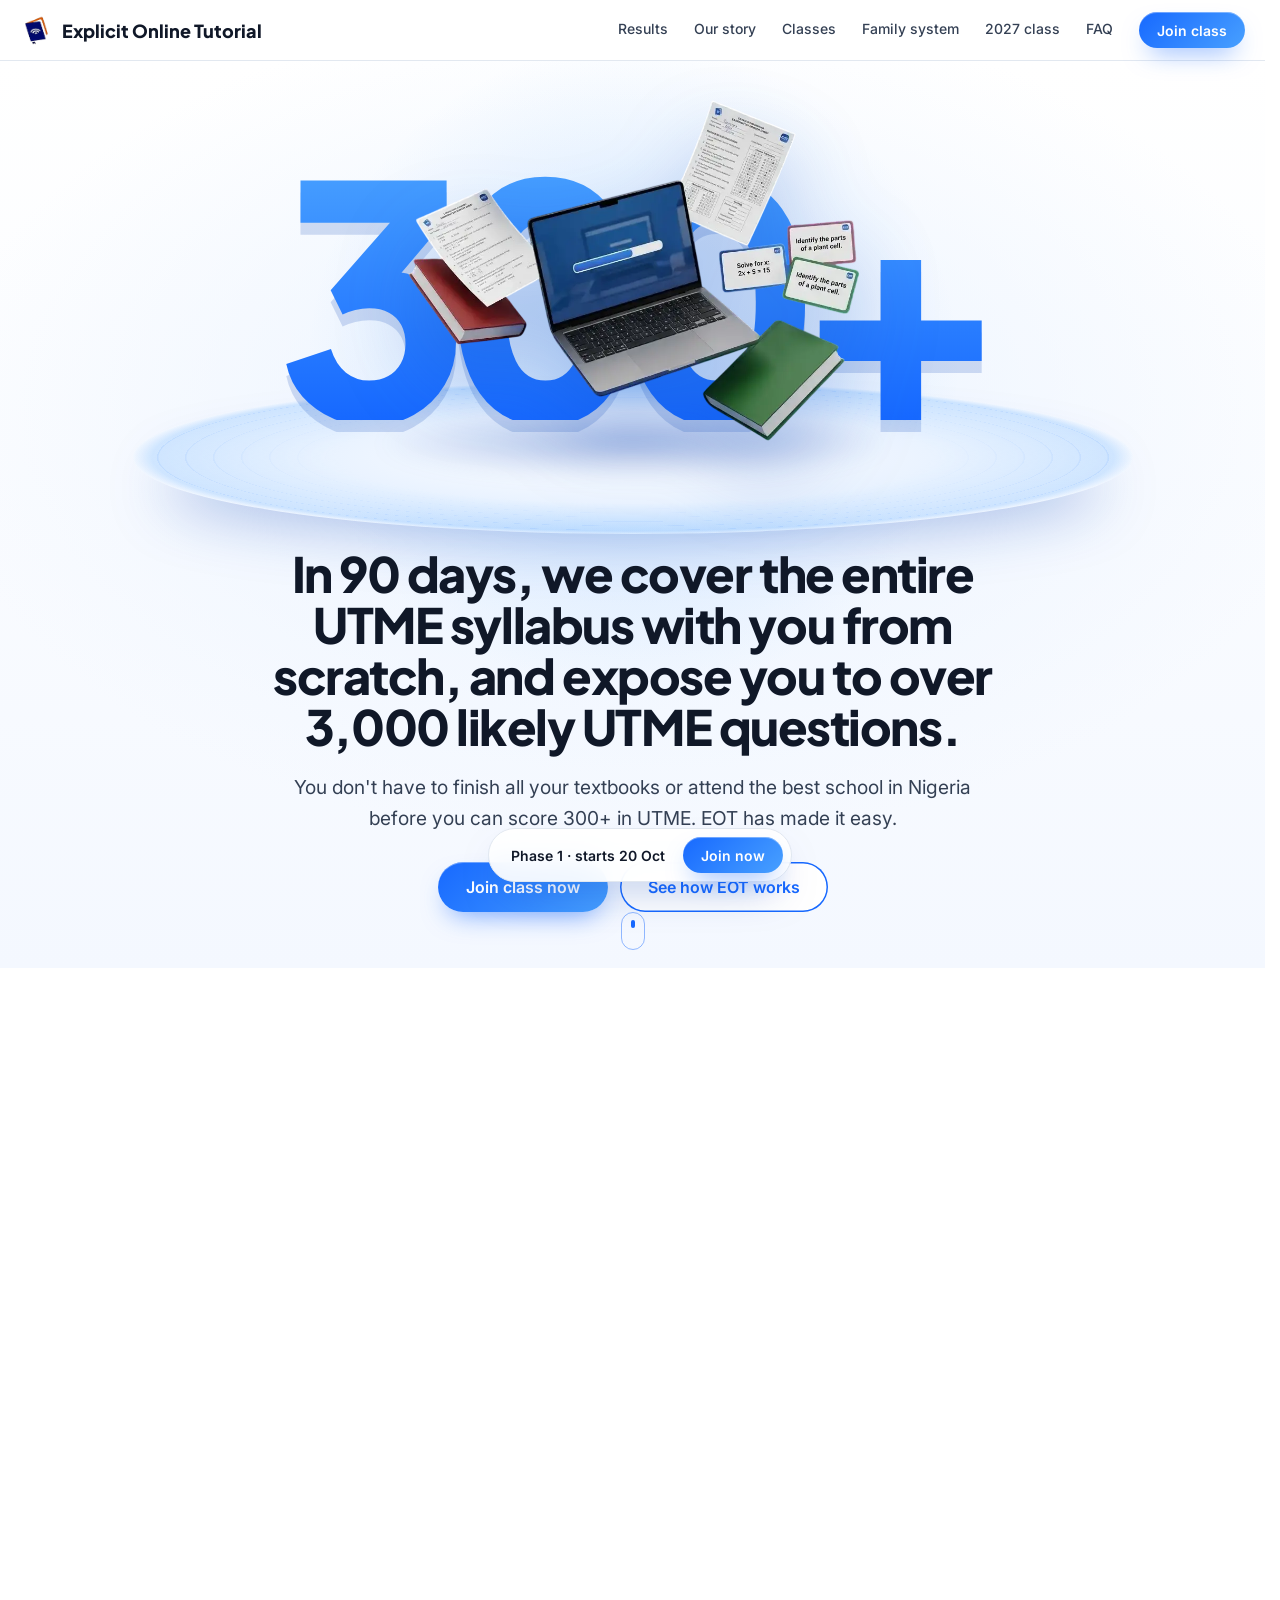
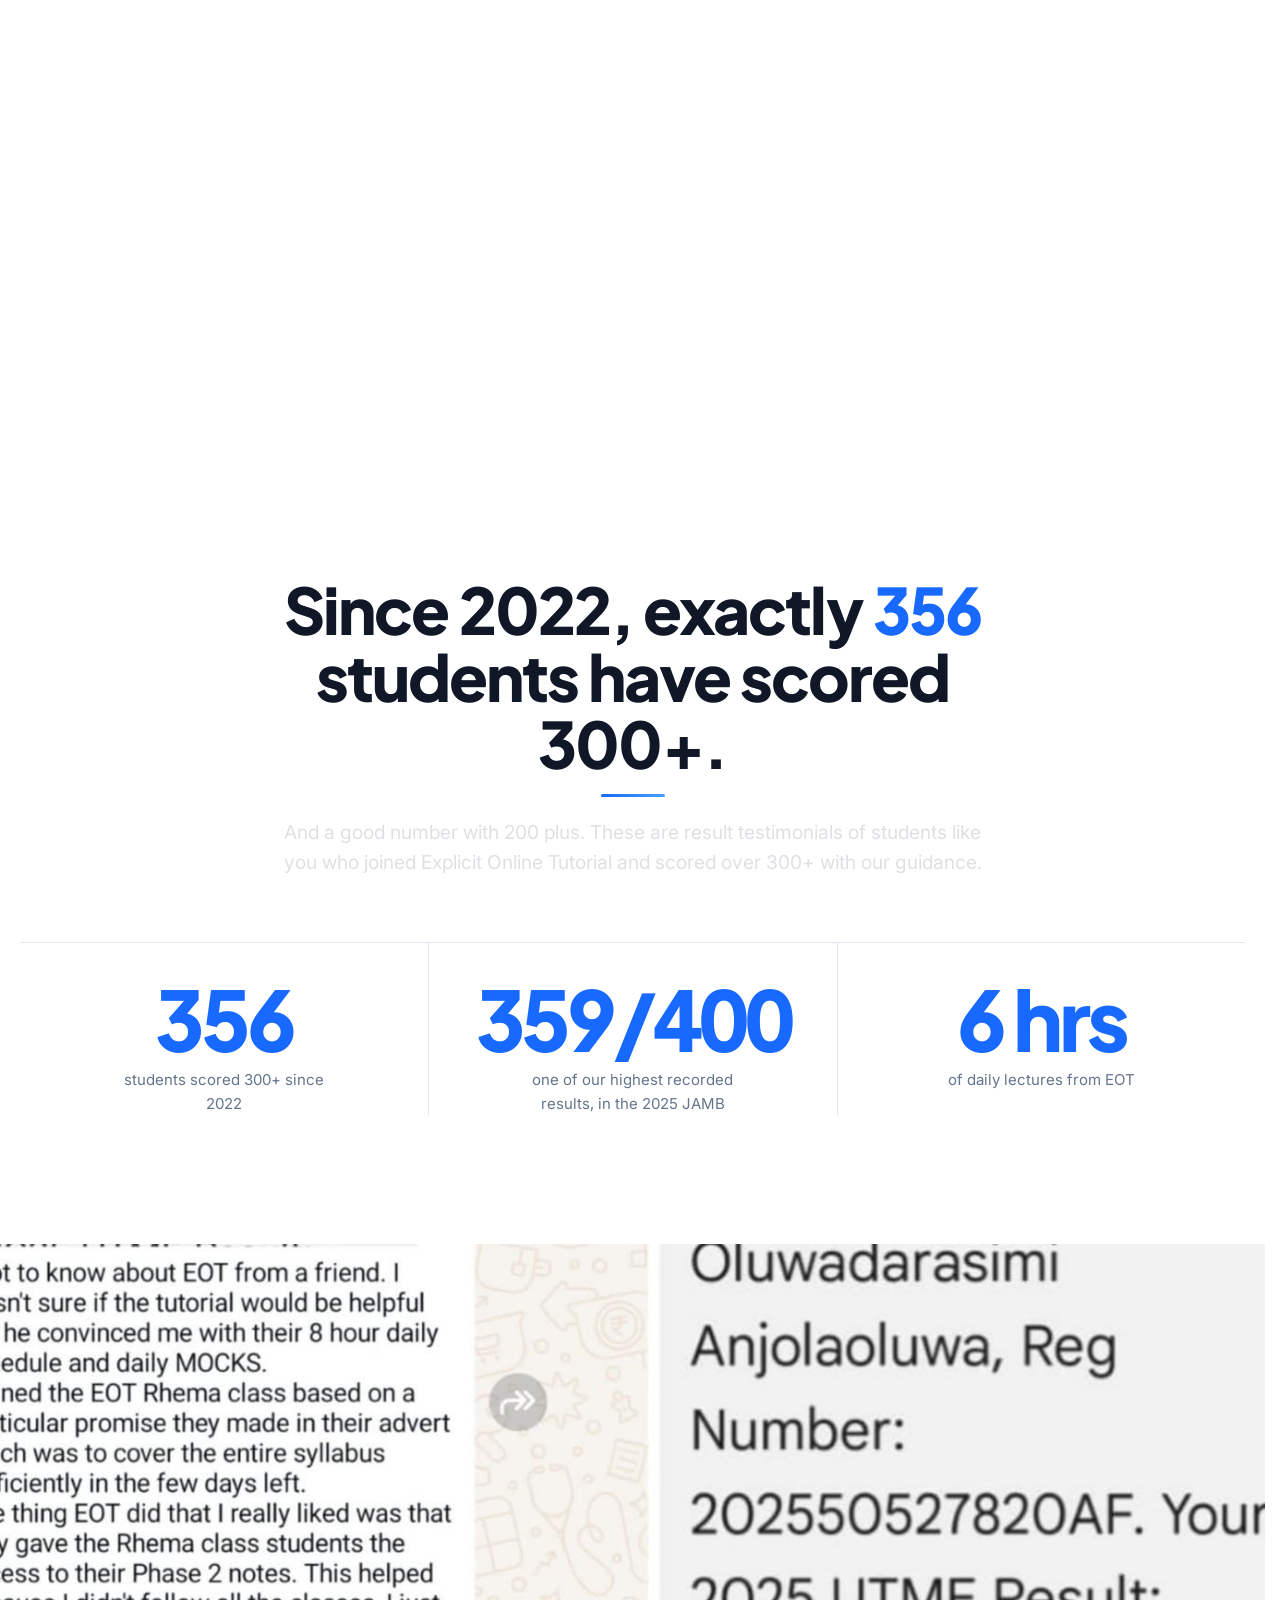
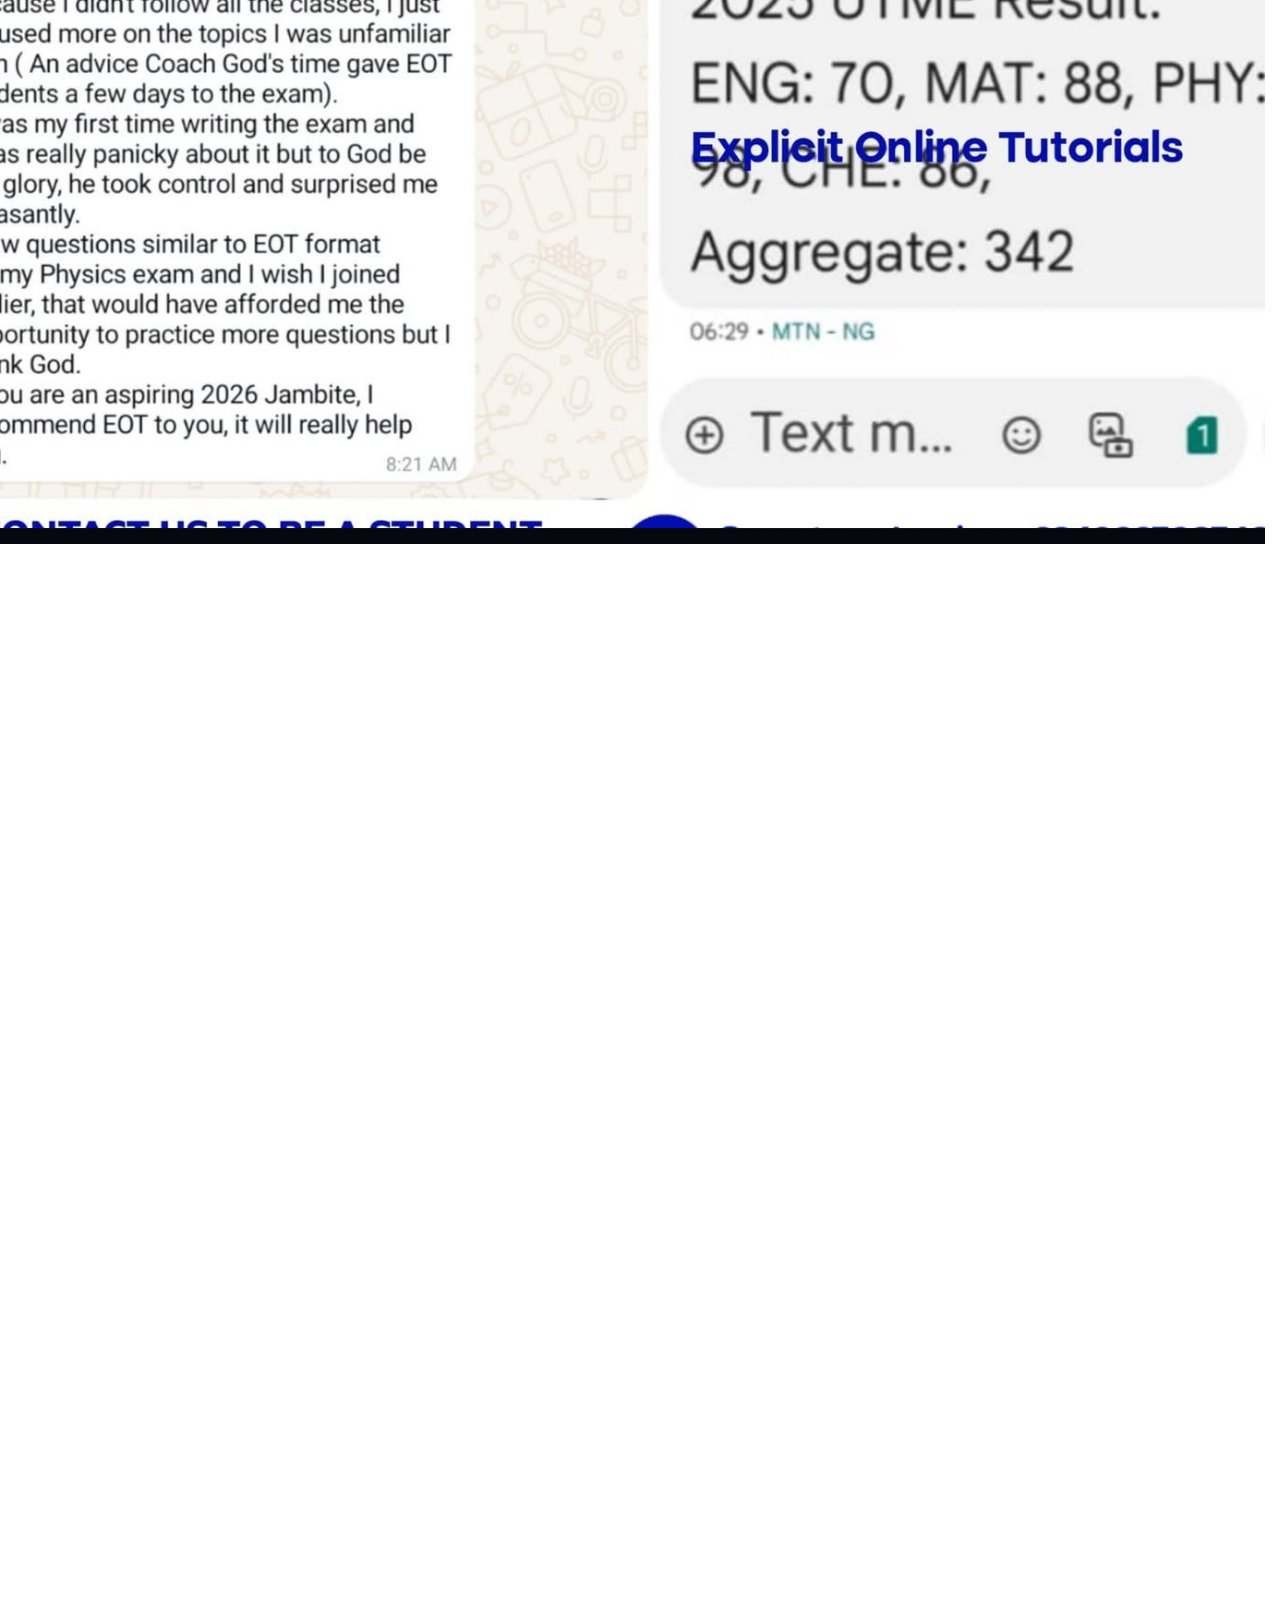
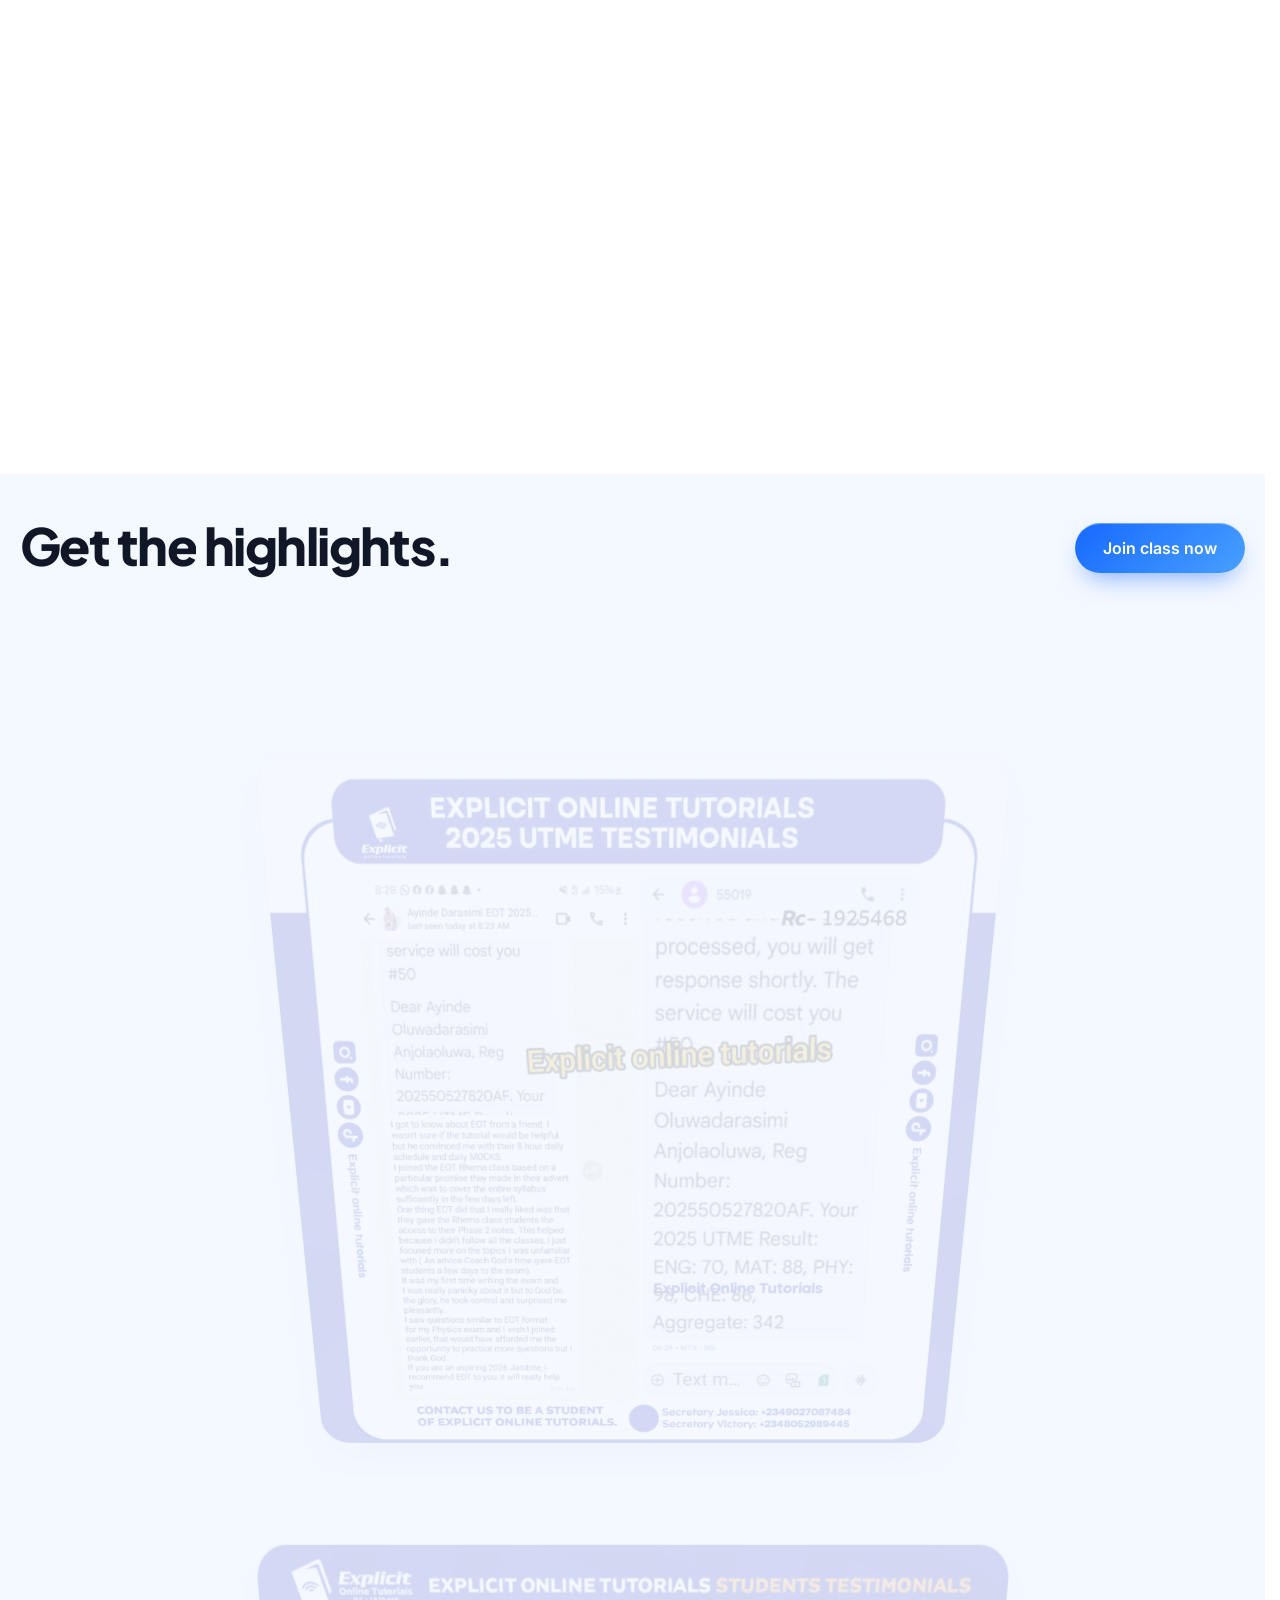
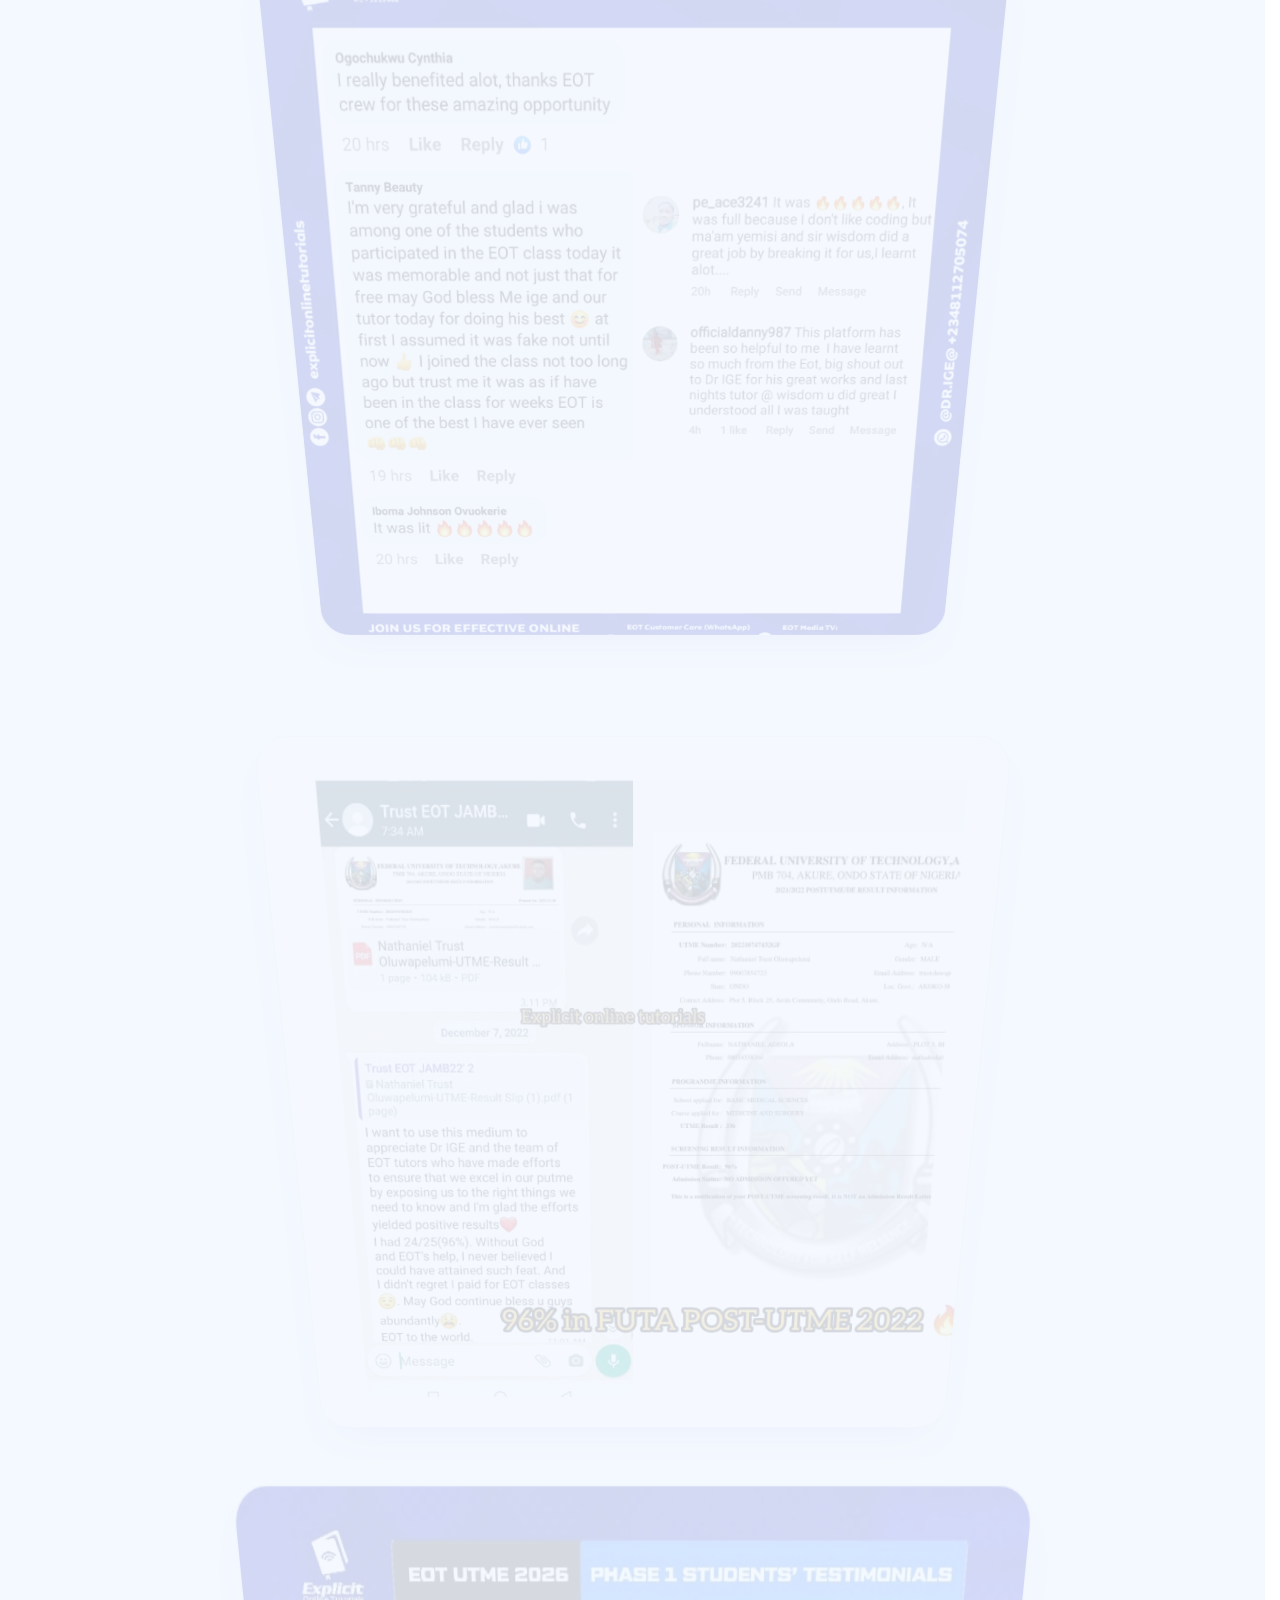
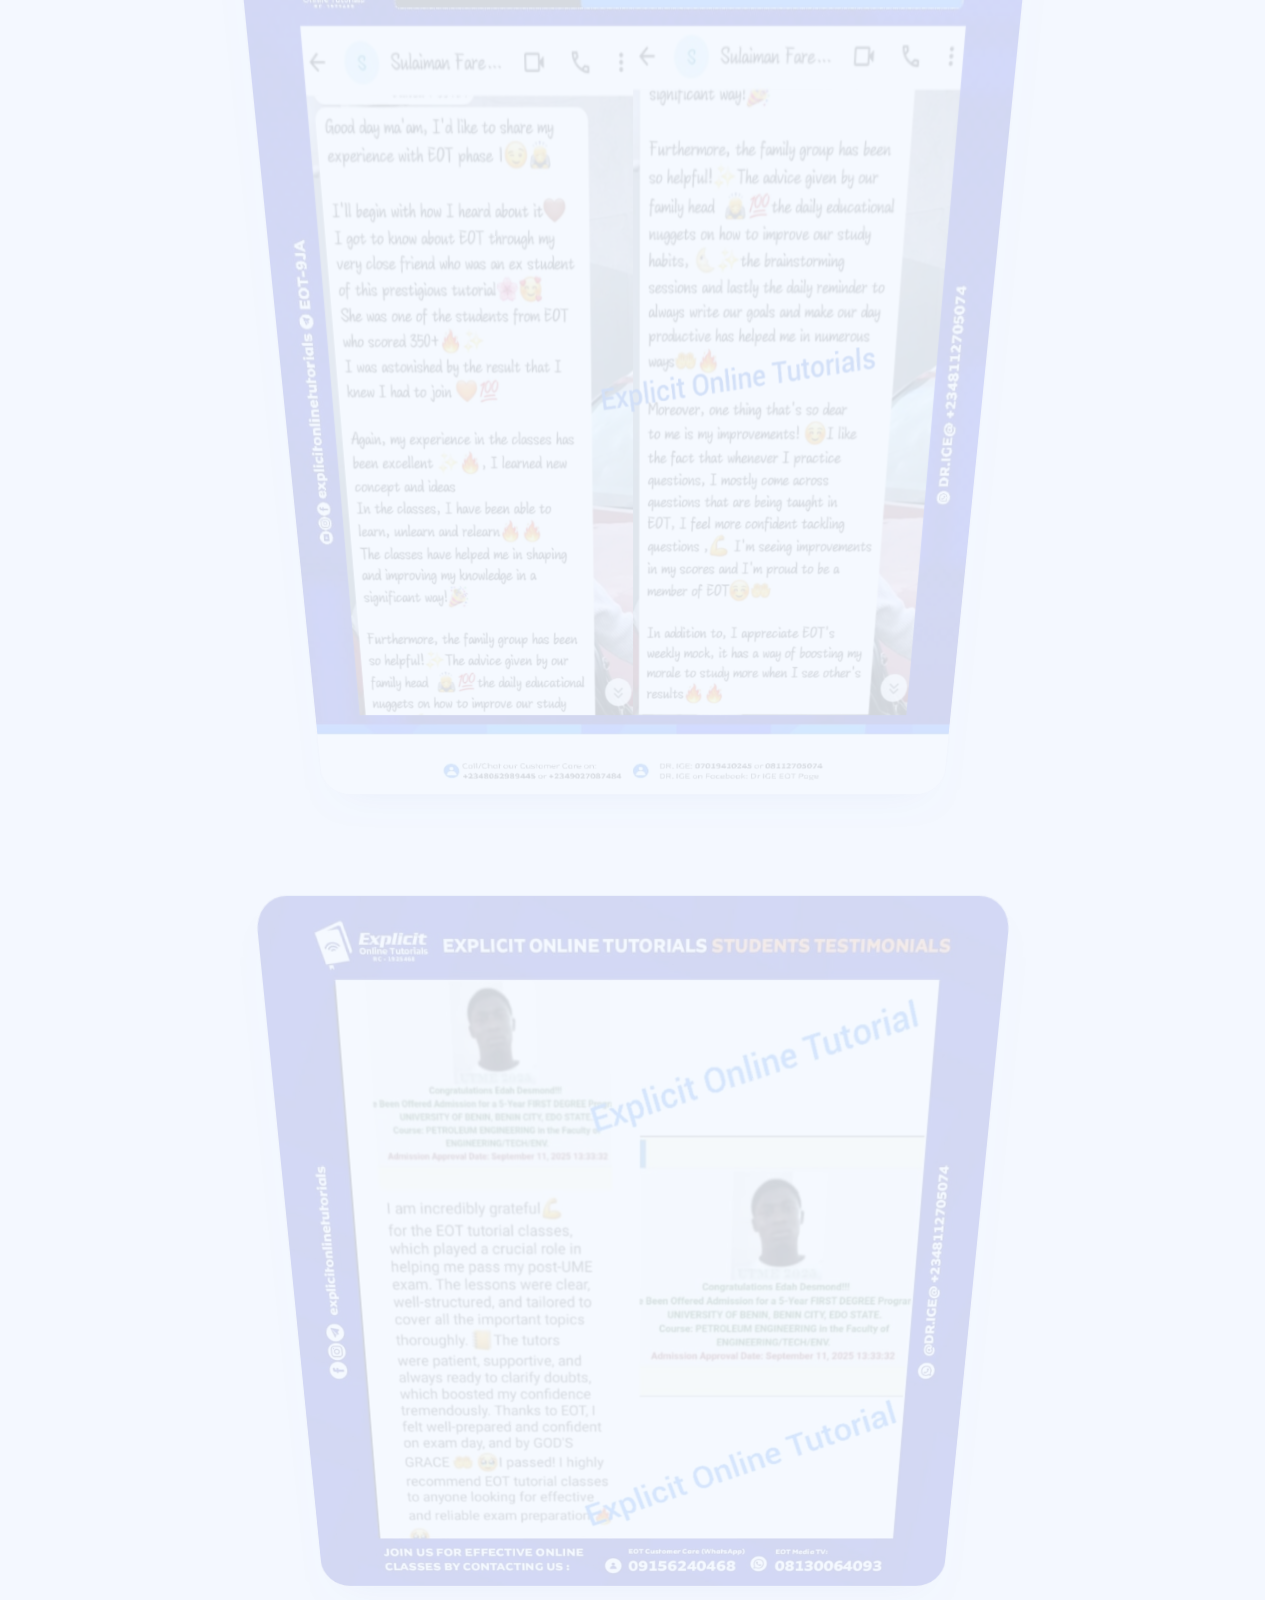
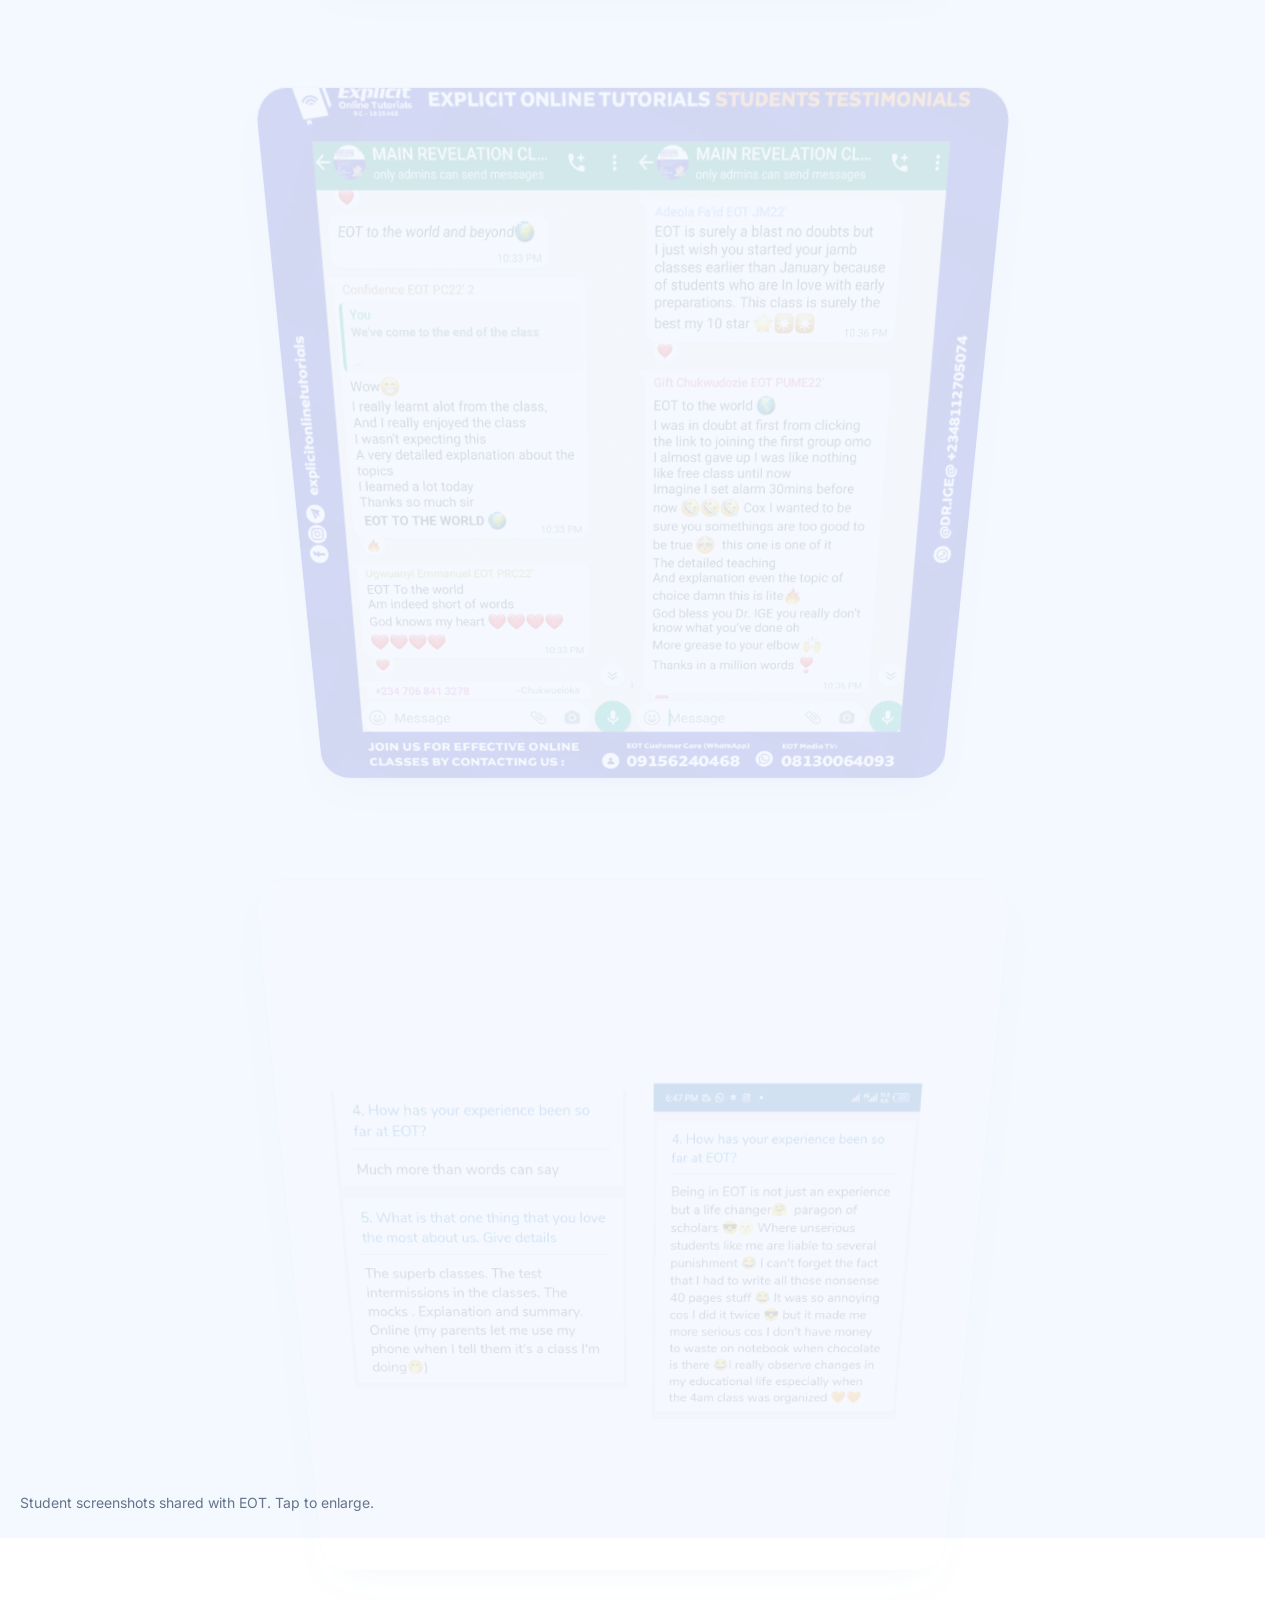
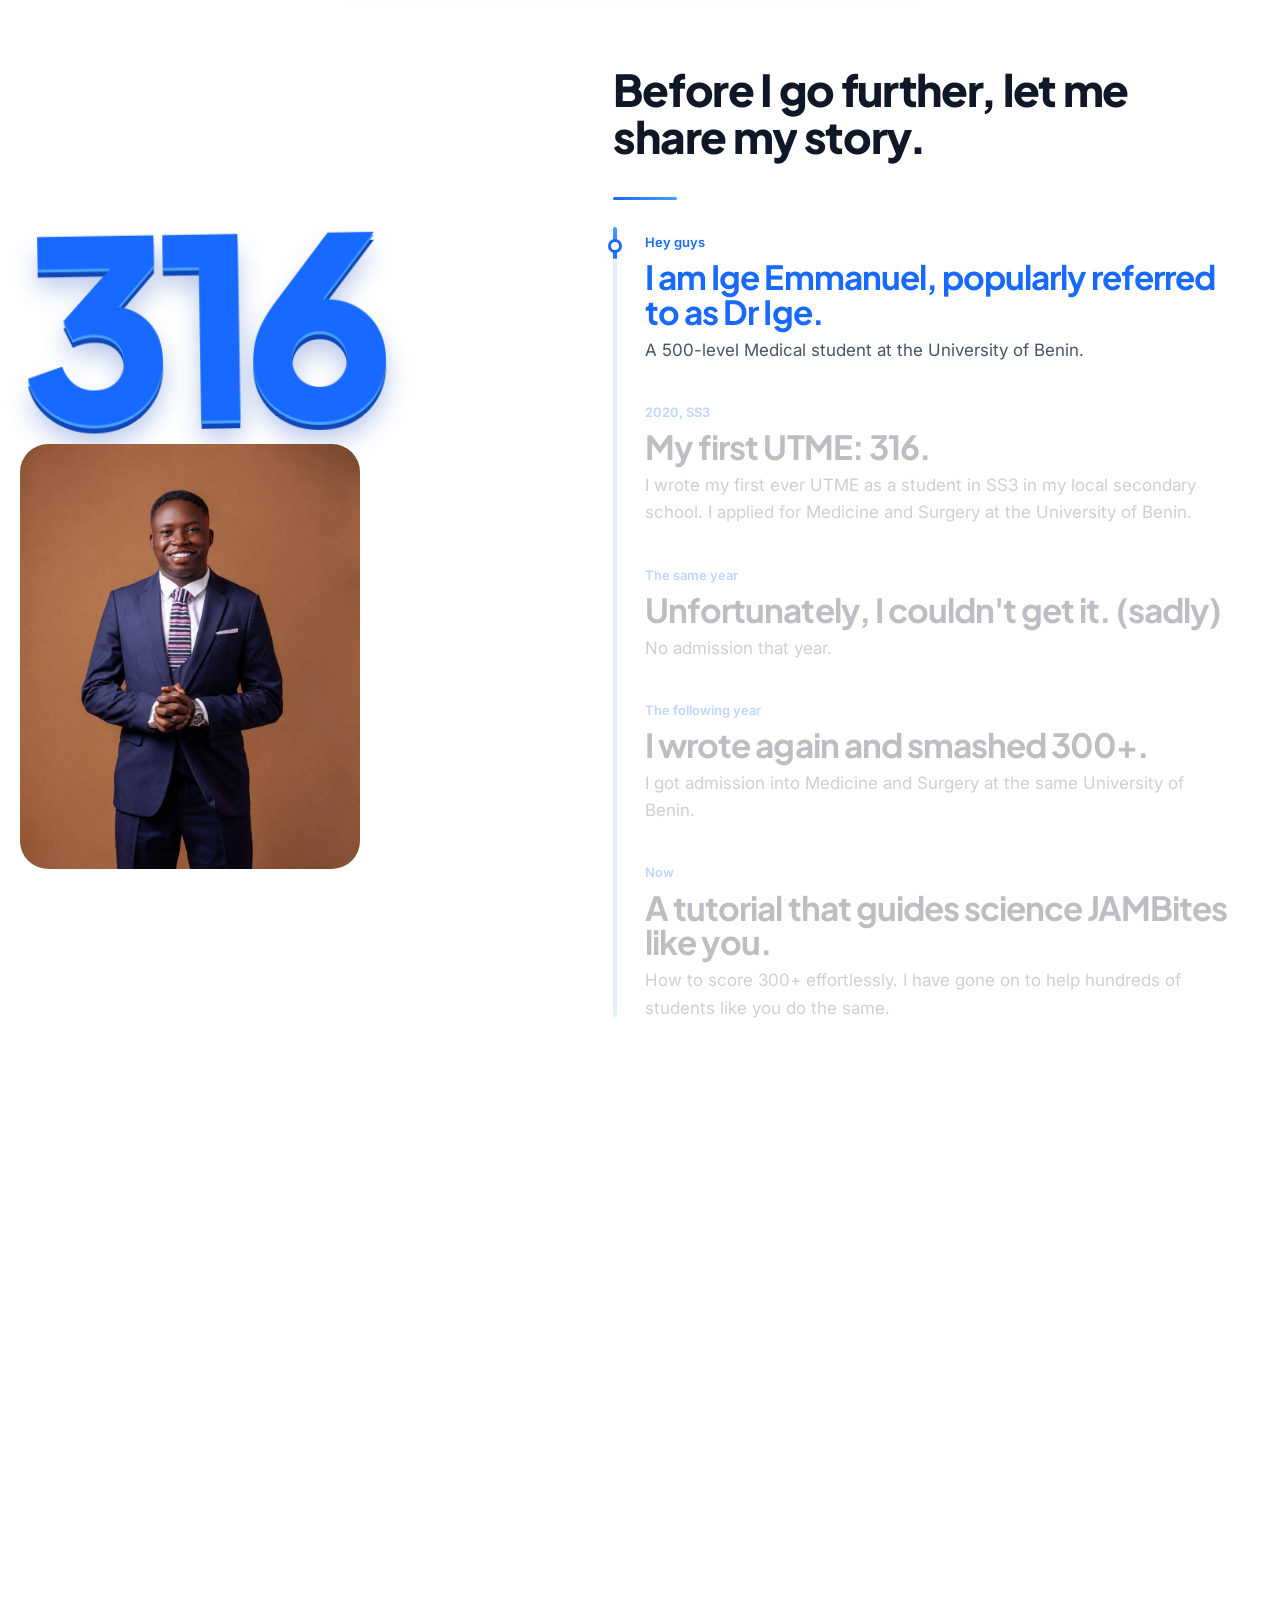
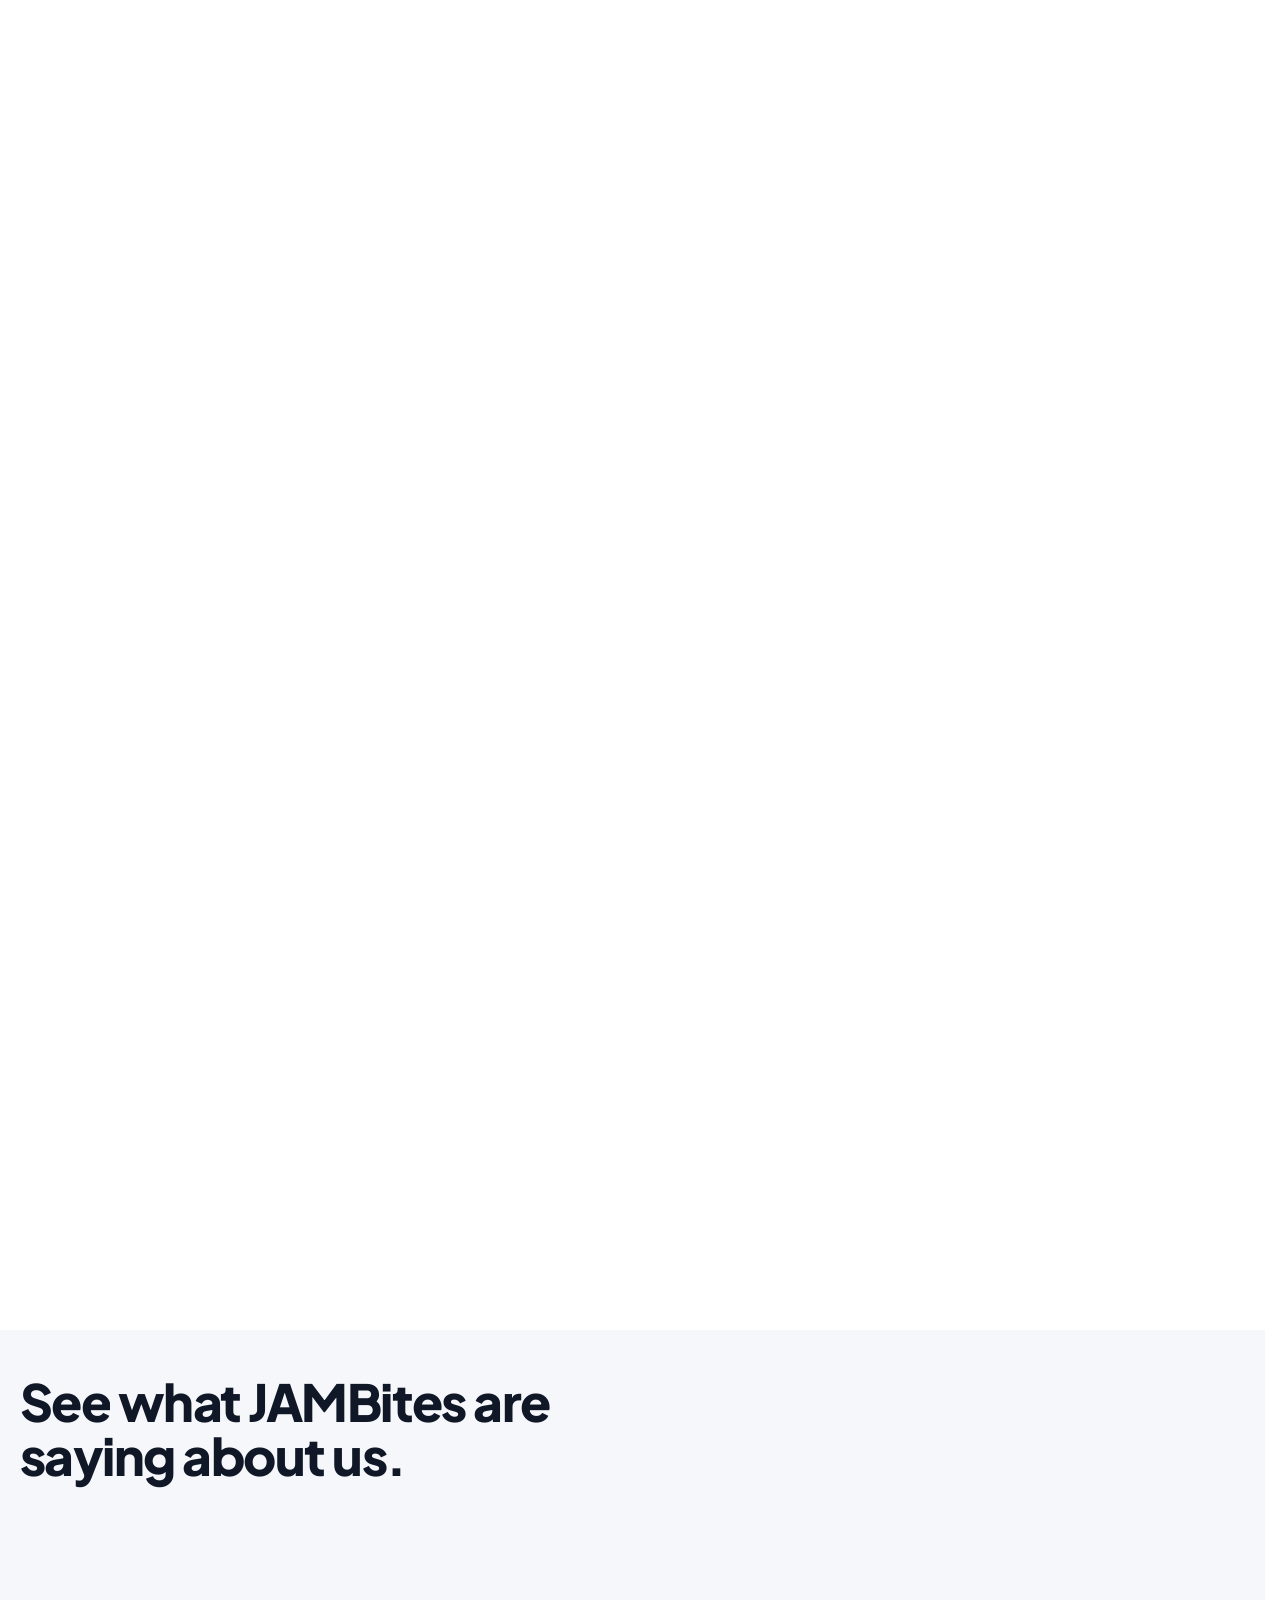
==== commit 72fe7b32: "Changed Testimonials from Horizontal to Vertical" ====
--- a/index.html
+++ b/index.html
@@ -199,6 +199,7 @@
   </noscript>
   <link rel="stylesheet" href="css/style.css">
   <link rel="stylesheet" href="css/checkout.css">
+  <link rel="stylesheet" href="css/dramatic.css">
 </head>
 
 <body>
@@ -256,7 +257,7 @@
         <div class="stats">
           <div class="stat" data-reveal><b><span data-counter data-to="356">356</span></b><span>students scored 300+
               since 2022</span></div>
-          <div class="stat" data-reveal><b>359/400</b><span>one of our highest recorded results, in the 2024 JAMB</span>
+          <div class="stat" data-reveal><b>359/400</b><span>one of our highest recorded results, in the 2025 JAMB</span>
           </div>
           <div class="stat" data-reveal><b><span data-counter data-to="6">6</span> hrs</b><span>of daily lectures from
               EOT</span></div>
@@ -601,7 +602,7 @@
                   position to perform well in JAMB.</p>
                 <p>And we're not saying this without results. So far, over 356 students have registered for EOT, and
                   we've had students record 300+ scores in JAMB. One of our highest recorded results was 359/400 in the
-                  2024 JAMB, achieved by a student who went through our preparation process.</p>
+                  2025 JAMB, achieved by a student who went through our preparation process.</p>
                 <p>But our goal is not simply to help you "pass" JAMB. The real goal is to help you understand what
                   you're being taught, practise the right questions, improve your speed and accuracy, and prepare well
                   enough to compete for a high score that can support your admission goals in a Nigerian university.</p>
@@ -649,6 +650,7 @@
   <script defer src="js/scrolltrigger.min.js"></script>
   <script defer src="js/ui.js"></script>
   <script defer src="js/main.js"></script>
+  <script defer src="js/dramatic.js"></script>
   <script defer src="js/checkout.js"></script>
   <script defer src="js/lazy.js"></script>
 </body>
--- a/css/dramatic.css
+++ b/css/dramatic.css
@@ -0,0 +1,23 @@
+/* EOT dramatic layer: vertical testimonial stack + scroll mosaic (video-style zoom reveal) */
+
+/* ---- testimonials: one by one, vertical ---- */
+.hs { overflow: visible }
+.hs .track { display: block; overflow: visible; scroll-snap-type: none; padding: 6px 20px 28px }
+.hs [data-track] { display: flex !important; flex-direction: column; align-items: center; gap: clamp(32px, 6vw, 72px); width: auto !important; transform: none !important }
+.hs .track button { flex: none; width: min(720px, 100%); border-radius: 32px; will-change: transform }
+.hs .track img, .hs .track .tall img { width: 100%; height: auto; aspect-ratio: auto; object-fit: contain }
+.t-cap { max-width: 720px; margin: 14px auto 0; font-size: 16px; line-height: 1.7; color: #344054; white-space: pre-line }
+
+/* ---- scroll mosaic ---- */
+.mz { background: #0A0F1C; position: relative }
+.mz-pin { height: 100svh; padding: clamp(10px, 1.6vw, 22px); overflow: hidden; box-sizing: border-box }
+.mz-grid { position: relative; width: 100%; height: 100%; display: grid; grid-template-columns: repeat(4, 1fr); grid-template-rows: repeat(3, 1fr); gap: clamp(8px, 1.2vw, 16px) }
+.mz-grid > div { border-radius: 22px; overflow: hidden; background: #172036; min-height: 0 }
+.mz-grid img { display: block; width: 100%; height: 100%; object-fit: cover; object-position: top }
+.mz-star { grid-column: 2 / 4; grid-row: 1 / 3; position: relative; z-index: 3; box-shadow: 0 40px 90px -30px rgba(0, 0, 0, .8) }
+@media (max-width: 699px) {
+  .mz-pin { height: auto }
+  .mz-grid { height: auto; grid-template-columns: 1fr 1fr; grid-template-rows: none; grid-auto-rows: auto }
+  .mz-grid > div { aspect-ratio: 3 / 4 }
+  .mz-star { grid-column: 1 / -1; grid-row: auto; aspect-ratio: 16 / 11 }
+}
